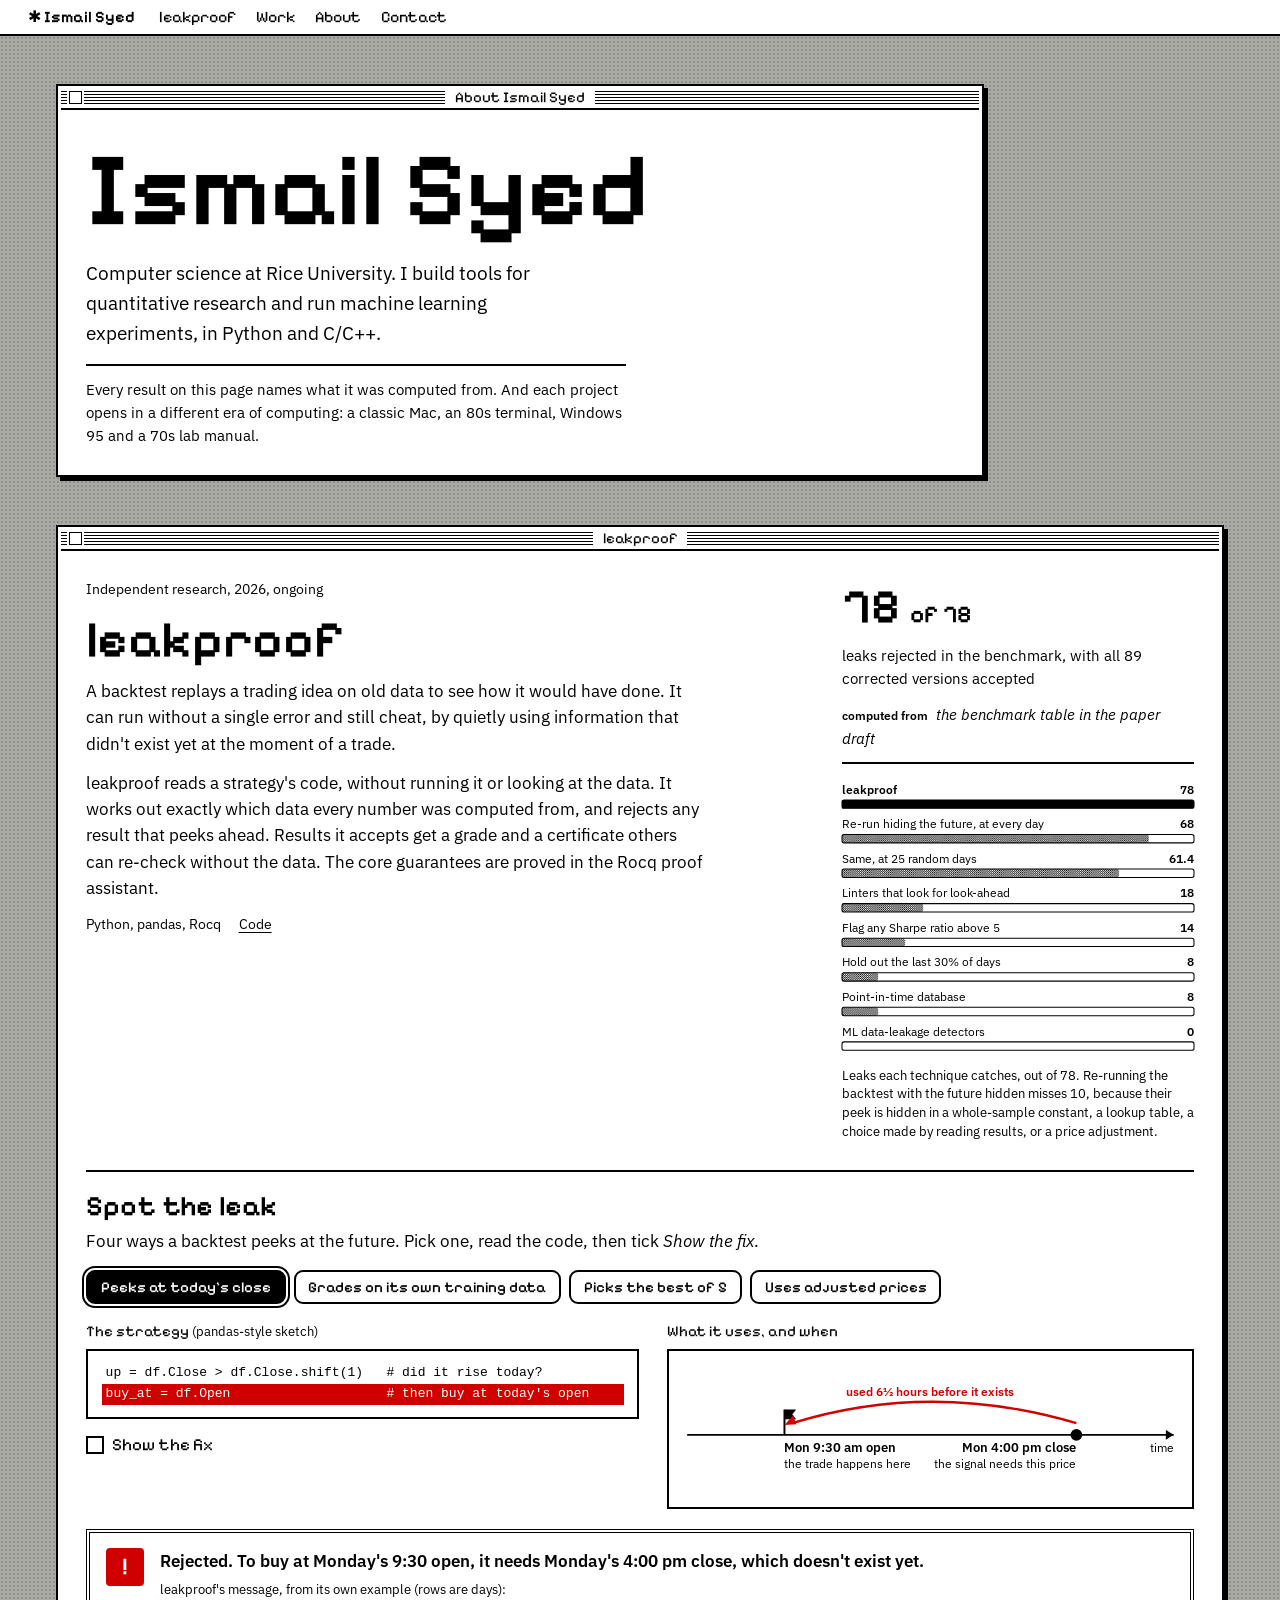
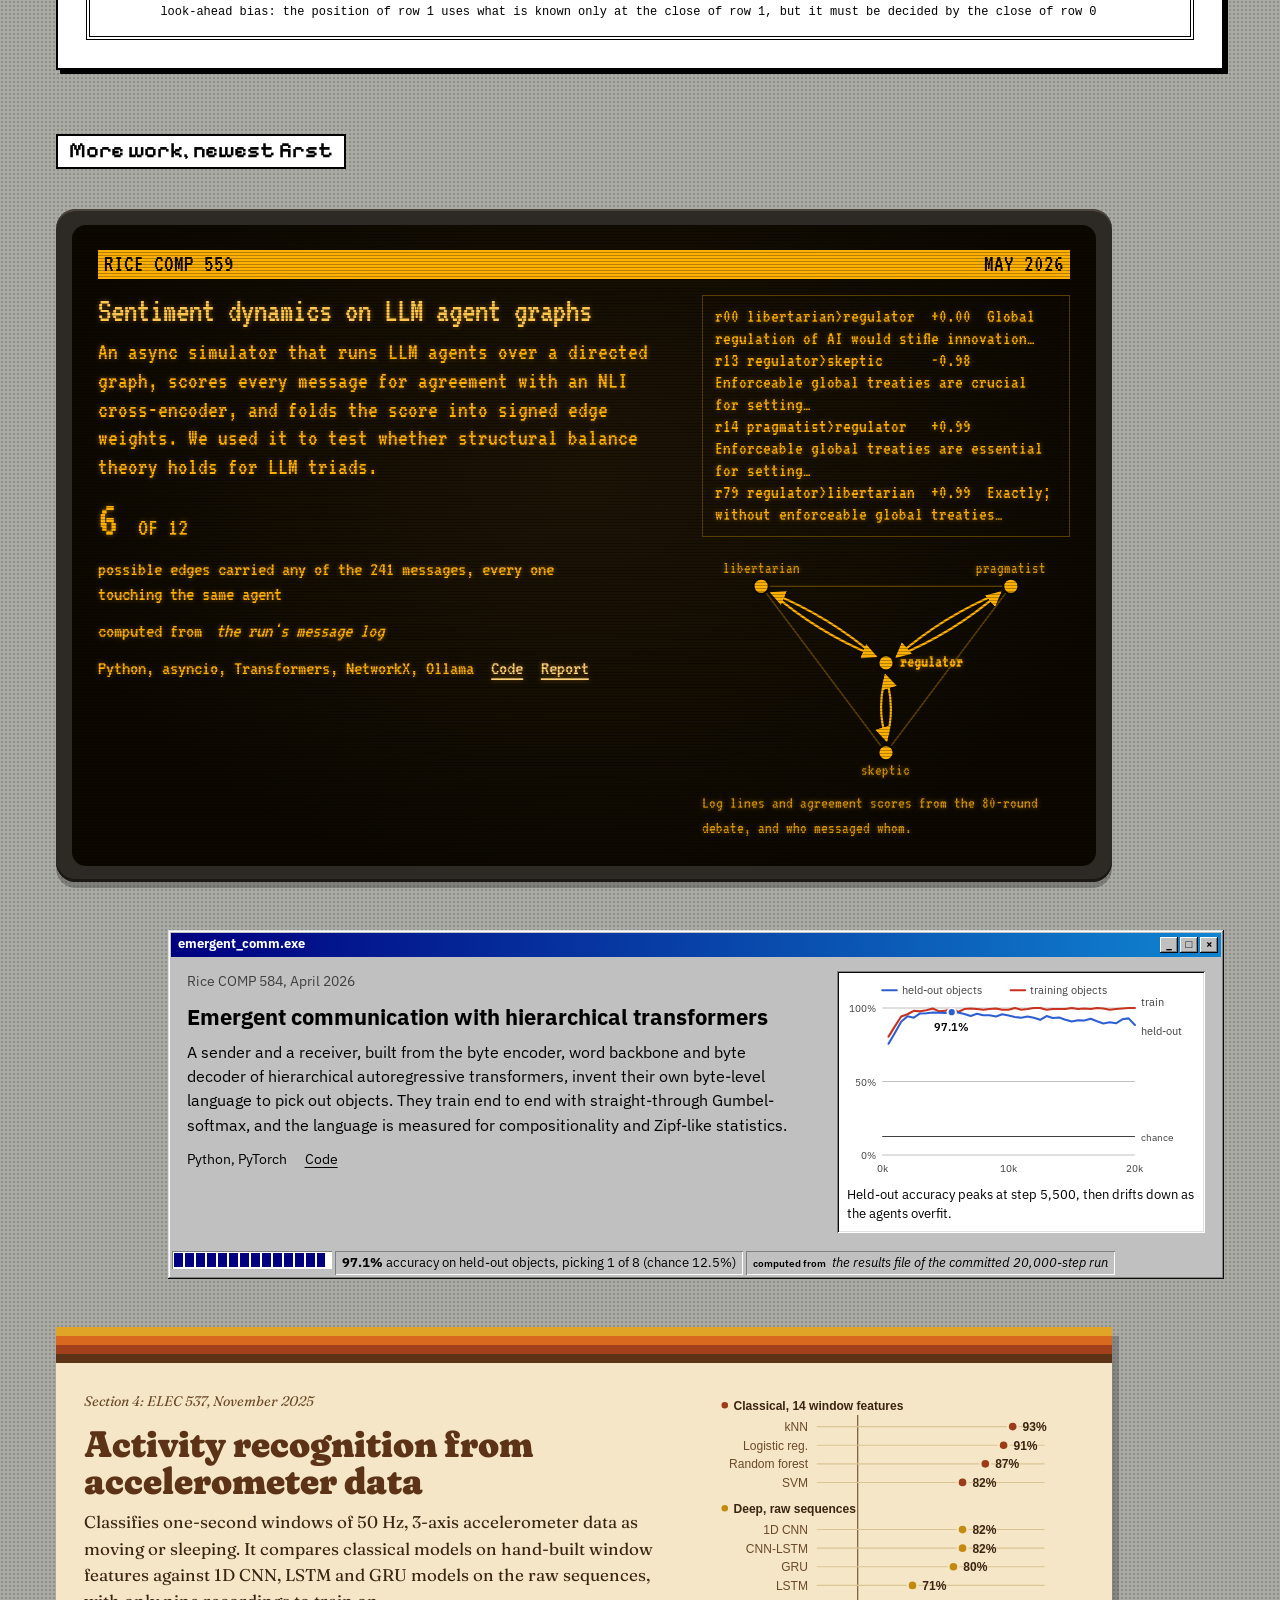
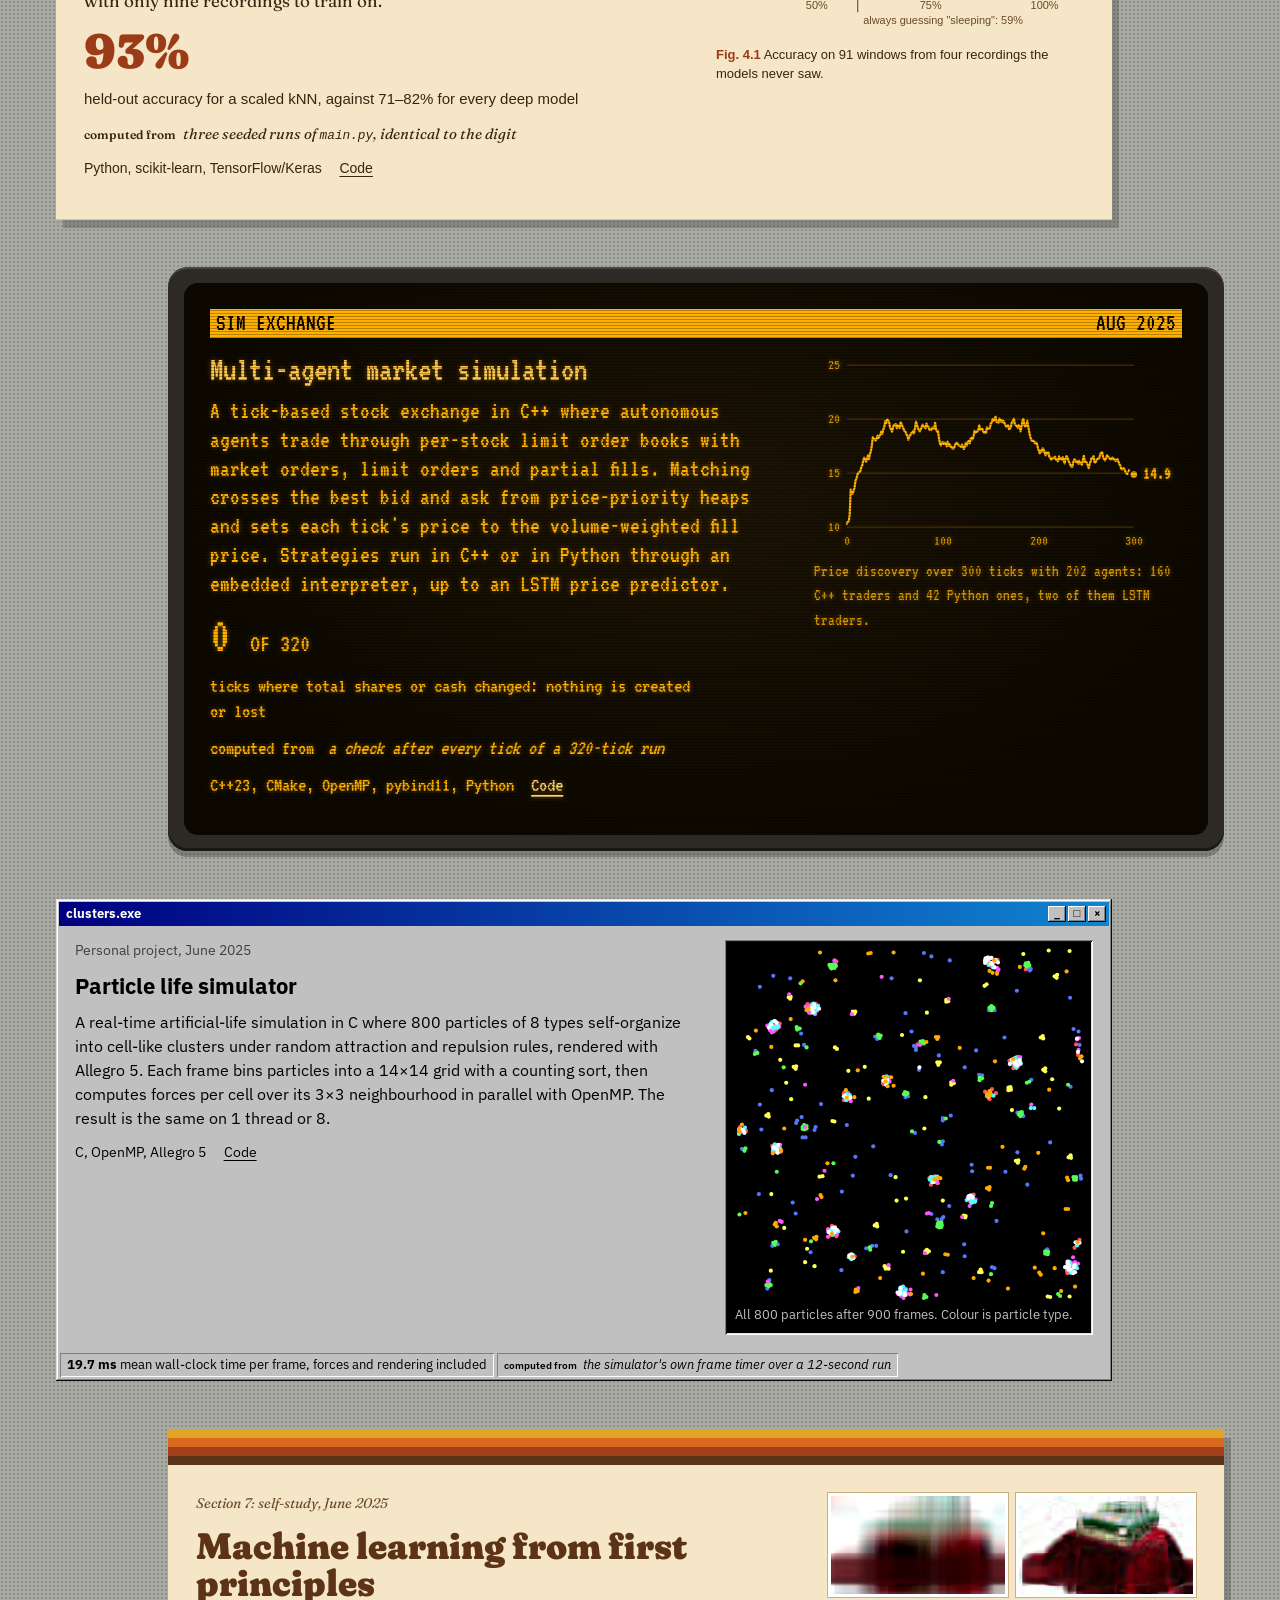
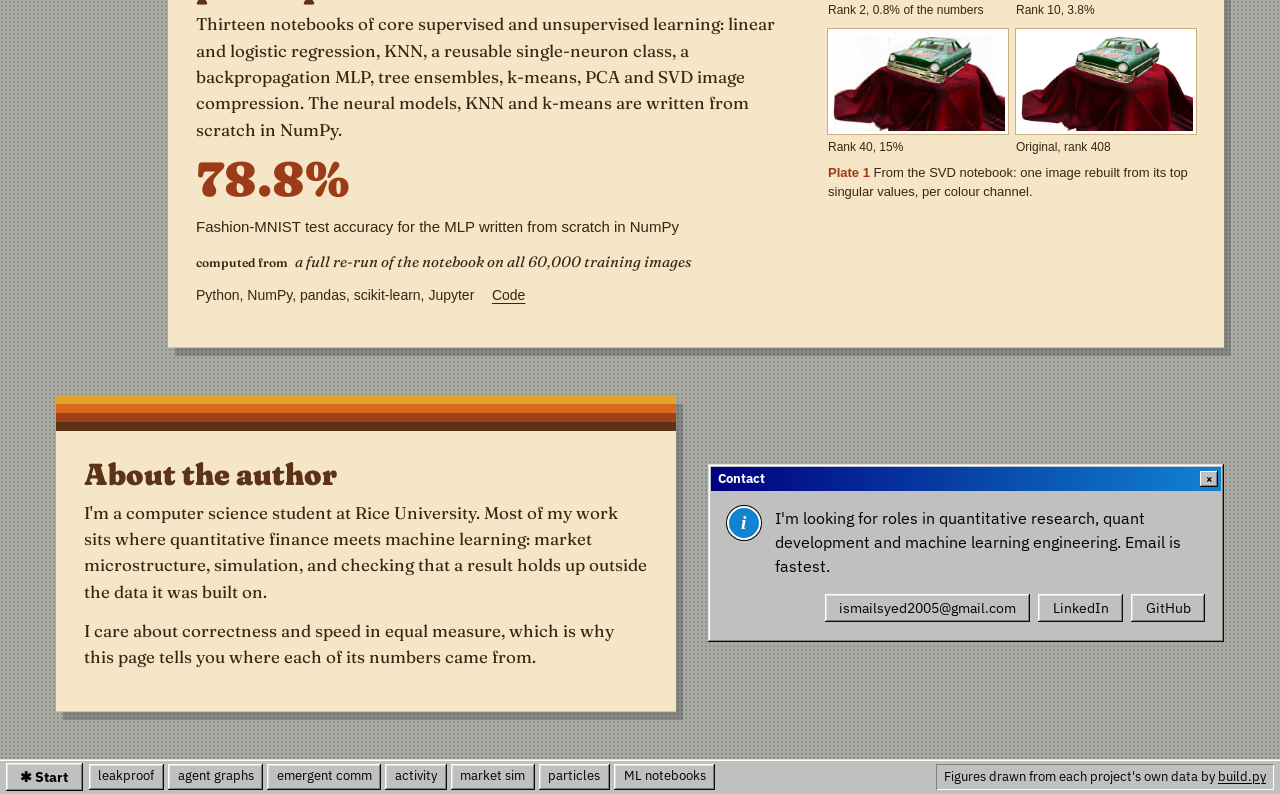
==== index.html @ cf3ca0dd "Retro redesign" ====
<!doctype html>
<html lang="en">
<head>
<meta charset="utf-8">
<meta name="viewport" content="width=device-width, initial-scale=1">
<title>Ismail Syed</title>
<meta name="description" content="Ismail Syed works on quantitative research tools and machine learning. Every result on this page names what it was computed from.">
<link rel="preconnect" href="https://fonts.googleapis.com">
<link rel="preconnect" href="https://fonts.gstatic.com" crossorigin>
<link href="https://fonts.googleapis.com/css2?family=Fraunces:opsz,wght,SOFT@9..144,400..900,0..100&family=IBM+Plex+Sans:wght@400;500;600&family=Pixelify+Sans:wght@400;600&family=VT323&display=swap" rel="stylesheet">
<link rel="stylesheet" href="style.css">
</head>
<body>
<svg class="defs" width="0" height="0" aria-hidden="true" focusable="false">
  <defs>
    <pattern id="dither50" width="2" height="2" patternUnits="userSpaceOnUse"><rect width="1" height="1" fill="#000"/><rect x="1" y="1" width="1" height="1" fill="#000"/></pattern>
    <pattern id="dither25" width="4" height="4" patternUnits="userSpaceOnUse"><rect width="1" height="1" fill="#000"/><rect x="2" y="2" width="1" height="1" fill="#000"/></pattern>
  </defs>
</svg>
<a class="skip" href="#leakproof">Skip to the work</a>

<header class="menubar">
  <a class="menubar-name" href="#top"><span aria-hidden="true">&#10033;</span> Ismail Syed</a>
  <nav aria-label="Sections">
    <a href="#leakproof">leakproof</a>
    <a href="#work">Work</a>
    <a href="#about">About</a>
    <a href="#contact">Contact</a>
  </nav>
</header>

<main id="top" class="desk">

  <!-- Classic Macintosh -->
  <section class="mac hero" aria-labelledby="hero-name">
    <div class="mac-bar" aria-hidden="true"><i class="mac-close"></i><span>About Ismail Syed</span></div>
    <div class="mac-body hero-body">
      <h1 id="hero-name">Ismail Syed</h1>
      <p class="role">Computer science at Rice University. I build tools for quantitative research and run machine learning experiments, in Python and C/C++.</p>
      <p class="pledge">Every result on this page names what it was computed from. And each project opens in a different era of computing: a classic Mac, an 80s terminal, Windows 95 and a 70s lab manual.</p>
    </div>
  </section>

  <section id="leakproof" class="mac lp" aria-labelledby="lp-h">
    <div class="mac-bar" aria-hidden="true"><i class="mac-close"></i><span>leakproof</span></div>
    <div class="mac-body">
      <div class="lp-top">
        <div>
          <p class="kicker">Independent research, 2026, ongoing</p>
          <h2 id="lp-h">leakproof</h2>
          <p>A backtest replays a trading idea on old data to see how it would have done. It can run without a single error and still cheat, by quietly using information that didn't exist yet at the moment of a trade.</p>
          <p>leakproof reads a strategy's code, without running it or looking at the data. It works out exactly which data every number was computed from, and rejects any result that peeks ahead. Results it accepts get a grade and a certificate others can re-check without the data. The core guarantees are proved in the Rocq proof assistant.</p>
          <p class="links"><span>Python, pandas, Rocq</span><a href="https://github.com/Shmael13/leakproof">Code</a></p>
        </div>
        <div class="lp-result">
          <p class="amount">78 <small>of 78</small></p>
          <p class="what">leaks rejected in the benchmark, with all 89 corrected versions accepted</p>
          <p class="from"><span>computed from</span> the benchmark table in the paper draft</p>
          <figure class="fig">
            <svg class="fig-svg " viewBox="0 0 336 266" role="img" aria-labelledby="fig-lp-t fig-lp-d"><title id="fig-lp-t">Leaks caught out of 78, by technique</title><desc id="fig-lp-d">leakproof: 78 of 78; Re-run hiding the future, at every day: 68 of 78; Same, at 25 random days: 61.4 of 78; Linters that look for look-ahead: 18 of 78; Flag any Sharpe ratio above 5: 14 of 78; Hold out the last 30% of days: 8 of 78; Point-in-time database: 8 of 78; ML data-leakage detectors: 0 of 78</desc><g><title>leakproof: caught 78 of 78 leaks</title><rect class="hit" x="0" y="2" width="336" height="33"/><text class="lbl strong" x="0" y="13">leakproof</text><text class="val" x="336" y="13" text-anchor="end">78</text><rect class="track" x="0" y="19" width="336" height="8" rx="2"/><path class="s1" d="M0.0,19.0H334.0Q336.0,19.0 336.0,21.0V25.0Q336.0,27.0 334.0,27.0H0.0Z"/></g><g><title>Re-run hiding the future, at every day: caught 68 of 78 leaks, missed 10</title><rect class="hit" x="0" y="35" width="336" height="33"/><text class="lbl" x="0" y="46">Re-run hiding the future, at every day</text><text class="val" x="336" y="46" text-anchor="end">68</text><rect class="track" x="0" y="52" width="336" height="8" rx="2"/><path class="bar-muted" d="M0.0,52.0H290.9Q292.9,52.0 292.9,54.0V58.0Q292.9,60.0 290.9,60.0H0.0Z"/></g><g><title>Same, at 25 random days: caught 61.4 of 78 leaks, missed 16.6</title><rect class="hit" x="0" y="68" width="336" height="33"/><text class="lbl" x="0" y="79">Same, at 25 random days</text><text class="val" x="336" y="79" text-anchor="end">61.4</text><rect class="track" x="0" y="85" width="336" height="8" rx="2"/><path class="bar-muted" d="M0.0,85.0H262.5Q264.5,85.0 264.5,87.0V91.0Q264.5,93.0 262.5,93.0H0.0Z"/></g><g><title>Linters that look for look-ahead: caught 18 of 78 leaks, missed 60</title><rect class="hit" x="0" y="101" width="336" height="33"/><text class="lbl" x="0" y="112">Linters that look for look-ahead</text><text class="val" x="336" y="112" text-anchor="end">18</text><rect class="track" x="0" y="118" width="336" height="8" rx="2"/><path class="bar-muted" d="M0.0,118.0H75.5Q77.5,118.0 77.5,120.0V124.0Q77.5,126.0 75.5,126.0H0.0Z"/></g><g><title>Flag any Sharpe ratio above 5: caught 14 of 78 leaks, missed 64</title><rect class="hit" x="0" y="134" width="336" height="33"/><text class="lbl" x="0" y="145">Flag any Sharpe ratio above 5</text><text class="val" x="336" y="145" text-anchor="end">14</text><rect class="track" x="0" y="151" width="336" height="8" rx="2"/><path class="bar-muted" d="M0.0,151.0H58.3Q60.3,151.0 60.3,153.0V157.0Q60.3,159.0 58.3,159.0H0.0Z"/></g><g><title>Hold out the last 30% of days: caught 8 of 78 leaks, missed 70</title><rect class="hit" x="0" y="167" width="336" height="33"/><text class="lbl" x="0" y="178">Hold out the last 30% of days</text><text class="val" x="336" y="178" text-anchor="end">8</text><rect class="track" x="0" y="184" width="336" height="8" rx="2"/><path class="bar-muted" d="M0.0,184.0H32.5Q34.5,184.0 34.5,186.0V190.0Q34.5,192.0 32.5,192.0H0.0Z"/></g><g><title>Point-in-time database: caught 8 of 78 leaks, missed 70</title><rect class="hit" x="0" y="200" width="336" height="33"/><text class="lbl" x="0" y="211">Point-in-time database</text><text class="val" x="336" y="211" text-anchor="end">8</text><rect class="track" x="0" y="217" width="336" height="8" rx="2"/><path class="bar-muted" d="M0.0,217.0H32.5Q34.5,217.0 34.5,219.0V223.0Q34.5,225.0 32.5,225.0H0.0Z"/></g><g><title>ML data-leakage detectors: caught 0 of 78 leaks, missed 78</title><rect class="hit" x="0" y="233" width="336" height="33"/><text class="lbl" x="0" y="244">ML data-leakage detectors</text><text class="val" x="336" y="244" text-anchor="end">0</text><rect class="track" x="0" y="250" width="336" height="8" rx="2"/><path class="bar-muted" d=""/></g></svg>
            <figcaption>Leaks each technique catches, out of 78. Re-running the backtest with the future hidden misses 10, because their peek is hidden in a whole-sample constant, a lookup table, a choice made by reading results, or a price adjustment.</figcaption>
          </figure>
        </div>
      </div>

      <div class="spot" aria-labelledby="spot-h">
        <h3 id="spot-h">Spot the leak</h3>
        <p class="spot-intro">Four ways a backtest peeks at the future. Pick one, read the code, then tick <em>Show the fix</em>.</p>
        <div class="spot-tabs" role="tablist" aria-label="Kind of leak">
          <button role="tab" aria-selected="true" data-case="when" id="t-when">Peeks at today's close</button>
          <button role="tab" aria-selected="false" data-case="which" id="t-which" tabindex="-1">Grades on its own training data</button>
          <button role="tab" aria-selected="false" data-case="howmany" id="t-howmany" tabindex="-1">Picks the best of 5</button>
          <button role="tab" aria-selected="false" data-case="whatkind" id="t-whatkind" tabindex="-1">Uses adjusted prices</button>
        </div>
        <div class="spot-panel" role="tabpanel" aria-labelledby="t-when" id="spot-panel">
          <div class="spot-code">
            <p class="spot-label">The strategy <span>(pandas-style sketch)</span></p>
            <pre id="spot-code"></pre>
            <label class="mac-check"><input type="checkbox" id="spot-fix"> <span>Show the fix</span></label>
          </div>
          <div class="spot-when">
            <p class="spot-label">What it uses, and when</p>
            <svg id="spot-svg" role="img" aria-labelledby="spot-verdict"></svg>
          </div>
        </div>
        <div class="alert" id="spot-alert" aria-live="polite">
          <span class="alert-icon" id="spot-icon" aria-hidden="true"></span>
          <div>
            <p class="alert-text" id="spot-verdict"></p>
            <p class="alert-tool" id="spot-tool"></p>
          </div>
        </div>
        <noscript><p>This walkthrough needs JavaScript. In short: leakproof flags a trade that uses today's closing price at today's open, a model graded on data it trained on, a winner picked by looking at results and then traded on those same days, and adjusted prices that depend on events after the trade.</p></noscript>
      </div>
    </div>
  </section>

  <h2 id="work" class="desk-label">More work, newest first</h2>

  <!-- 80s terminal -->
  <article class="term" id="comp559" aria-labelledby="c559-h">
    <div class="term-screen">
      <p class="term-status"><span>RICE COMP 559</span><span>MAY 2026</span></p>
      <div class="proj">
        <div class="proj-text">
          <h3 id="c559-h">Sentiment dynamics on LLM agent graphs</h3>
          <p>An async simulator that runs LLM agents over a directed graph, scores every message for agreement with an NLI cross-encoder, and folds the score into signed edge weights. We used it to test whether structural balance theory holds for LLM triads.</p>
          <p class="amount">6 <small>OF 12</small></p>
          <p class="what">possible edges carried any of the 241 messages, every one touching the same agent</p>
          <p class="from"><span>computed from</span> the run's message log</p>
          <p class="links"><span>Python, asyncio, Transformers, NetworkX, Ollama</span><a href="https://github.com/Shmael13/Comp559">Code</a><a href="https://github.com/Shmael13/Comp559/blob/main/Report%20-%20Final%20Up%20to%20Date/Final%20-%20COMP_559_Project.pdf">Report</a></p>
        </div>
        <figure class="fig">
          <pre class="term-log" aria-label="Excerpt from the debate log">r00 libertarian&gt;regulator  +0.00  Global regulation of AI would stifle innovation&hellip;
r13 regulator&gt;skeptic      -0.98  Enforceable global treaties are crucial for setting&hellip;
r14 pragmatist&gt;regulator   +0.99  Enforceable global treaties are essential for setting&hellip;
r79 regulator&gt;libertarian  +0.99  Exactly; without enforceable global treaties&hellip;</pre>
          <svg class="fig-svg " viewBox="0 0 336 214" role="img" aria-labelledby="fig-559-t fig-559-d"><title id="fig-559-t">Who talked to whom in the 80-round debate</title><desc id="fig-559-d">Four agents, fully connected. 241 messages used 6 of 12 directed edges, all touching the regulator: libertarian to regulator: 40; pragmatist to regulator: 41; regulator to libertarian: 40; regulator to pragmatist: 40; regulator to skeptic: 40; skeptic to regulator: 40</desc><defs><marker id="arr" viewBox="0 0 8 8" refX="6" refY="4" markerWidth="7" markerHeight="7" orient="auto-start-reverse"><path class="arrowhead" d="M0,0L8,4L0,8z"/></marker></defs><line class="edge-unused" x1="54" y1="34" x2="282" y2="34"><title>libertarian and pragmatist: no messages either way</title></line><line class="edge-unused" x1="54" y1="34" x2="168" y2="186"><title>libertarian and skeptic: no messages either way</title></line><line class="edge-unused" x1="282" y1="34" x2="168" y2="186"><title>pragmatist and skeptic: no messages either way</title></line><path class="edge" d="M158.6,98.2Q116.6,61.9 65.1,40.8" marker-end="url(#arr)"><title>regulator to libertarian: 40 messages, mean NLI score +0.68</title></path><path class="edge" d="M63.4,39.8Q105.4,76.1 156.9,97.2" marker-end="url(#arr)"><title>libertarian to regulator: 40 messages, mean NLI score +0.84</title></path><path class="edge" d="M177.4,98.2Q228.9,77.2 270.9,40.8" marker-end="url(#arr)"><title>regulator to pragmatist: 40 messages, mean NLI score +0.59</title></path><path class="edge" d="M272.6,39.8Q221.1,60.8 179.1,97.2" marker-end="url(#arr)"><title>pragmatist to regulator: 41 messages, mean NLI score +0.88</title></path><path class="edge" d="M168.0,115.0Q159.0,144.0 168.0,173.0" marker-end="url(#arr)"><title>regulator to skeptic: 40 messages, mean NLI score +0.52</title></path><path class="edge" d="M168.0,175.0Q177.0,146.0 168.0,117.0" marker-end="url(#arr)"><title>skeptic to regulator: 40 messages, mean NLI score +0.79</title></path><circle class="node node-hub" cx="168" cy="104" r="7"><title>regulator</title></circle><text class="lbl strong" x="181" y="108" text-anchor="start">regulator</text><circle class="node" cx="54" cy="34" r="7"><title>libertarian</title></circle><text class="lbl" x="54" y="22" text-anchor="middle">libertarian</text><circle class="node" cx="282" cy="34" r="7"><title>pragmatist</title></circle><text class="lbl" x="282" y="22" text-anchor="middle">pragmatist</text><circle class="node" cx="168" cy="186" r="7"><title>skeptic</title></circle><text class="lbl" x="168" y="206" text-anchor="middle">skeptic</text></svg>
          <figcaption>Log lines and agreement scores from the 80-round debate, and who messaged whom.</figcaption>
        </figure>
      </div>
    </div>
  </article>

  <!-- Windows 95 -->
  <article class="win" id="comp584" aria-labelledby="c584-h">
    <div class="win-bar"><span class="win-title" aria-hidden="true">emergent_comm.exe</span><span class="win-btns" aria-hidden="true"><i>_</i><i>&#9633;</i><i>&times;</i></span></div>
    <div class="win-body proj">
      <div class="proj-text">
        <p class="kicker">Rice COMP 584, April 2026</p>
        <h3 id="c584-h">Emergent communication with hierarchical transformers</h3>
        <p>A sender and a receiver, built from the byte encoder, word backbone and byte decoder of hierarchical autoregressive transformers, invent their own byte-level language to pick out objects. They train end to end with straight-through Gumbel-softmax, and the language is measured for compositionality and Zipf-like statistics.</p>
        <p class="links"><span>Python, PyTorch</span><a href="https://github.com/Shmael13/COMP584">Code</a></p>
      </div>
      <figure class="fig win-sunken">
        <svg class="fig-svg " viewBox="0 0 336 190" role="img" aria-labelledby="fig-584-t fig-584-d"><title id="fig-584-t">Referential game accuracy over training</title><desc id="fig-584-d">Held-out accuracy rises to 97.1% at step 5,500 and ends at 88.4% at step 20,000; training accuracy ends at 100.0%. Chance is 12.5%.</desc><line class="grid" x1="34" x2="278" y1="168.0" y2="168.0"/><text class="tick" x="28" y="172.0" text-anchor="end">0%</text><line class="grid" x1="34" x2="278" y1="97.0" y2="97.0"/><text class="tick" x="28" y="101.0" text-anchor="end">50%</text><line class="grid" x1="34" x2="278" y1="26.0" y2="26.0"/><text class="tick" x="28" y="30.0" text-anchor="end">100%</text><text class="tick" x="34.0" y="184" text-anchor="middle">0k</text><text class="tick" x="156.0" y="184" text-anchor="middle">10k</text><text class="tick" x="278.0" y="184" text-anchor="middle">20k</text><line class="ref" x1="34" x2="278" y1="150.2" y2="150.2"/><text class="tick" x="284" y="154.2">chance</text><path class="line s2-stroke" d="M40.1,53.7L46.2,43.8L52.3,34.3L58.4,32.1L64.5,28.8L70.6,29.3L76.7,28.2L82.8,26.6L88.9,29.3L95.0,28.8L101.1,26.0L107.2,29.9L113.3,27.1L119.4,26.6L125.5,27.1L131.6,27.7L137.7,27.1L143.8,26.6L149.9,27.7L156.0,27.7L162.1,26.0L168.2,27.7L174.3,27.1L180.4,26.0L186.5,26.0L192.6,27.7L198.7,27.1L204.8,27.1L210.9,27.1L217.0,26.0L223.1,27.1L229.2,26.6L235.3,27.1L241.4,26.0L247.5,26.6L253.6,27.7L259.7,27.1L265.8,26.6L271.9,26.0L278.0,26.0"/><path class="line s1-stroke" d="M40.1,60.6L46.2,50.2L52.3,39.4L58.4,34.0L64.5,35.4L70.6,31.3L76.7,31.1L82.8,30.5L88.9,30.6L95.0,30.8L101.1,30.1L107.2,30.5L113.3,31.8L119.4,33.7L125.5,31.7L131.6,33.1L137.7,33.0L143.8,34.3L149.9,32.2L156.0,33.4L162.1,34.8L168.2,35.4L174.3,34.2L180.4,35.5L186.5,37.5L192.6,33.9L198.7,35.7L204.8,35.2L210.9,37.5L217.0,39.2L223.1,38.0L229.2,38.1L235.3,36.4L241.4,38.8L247.5,41.0L253.6,39.8L259.7,40.8L265.8,37.0L271.9,36.1L278.0,42.4"/><circle class="dot s1" cx="101.1" cy="30.1" r="4"/><text class="val" x="101.1" y="48.1" text-anchor="middle">97.1%</text><text class="lbl" x="284" y="24.0">train</text><text class="lbl" x="284" y="52.4">held-out</text><g class="legend"><line class="s1-stroke line" x1="34" x2="48" y1="9" y2="9"/><text class="lbl" x="53" y="13">held-out objects</text><line class="s2-stroke line" x1="158" x2="172" y1="9" y2="9"/><text class="lbl" x="177" y="13">training objects</text></g><rect class="hit" x="37.1" y="26" width="6.1" height="142"><title>step 500: held-out 75.6%, train 80.5%</title></rect><rect class="hit" x="43.2" y="26" width="6.1" height="142"><title>step 1,000: held-out 82.9%, train 87.5%</title></rect><rect class="hit" x="49.2" y="26" width="6.1" height="142"><title>step 1,500: held-out 90.5%, train 94.1%</title></rect><rect class="hit" x="55.4" y="26" width="6.1" height="142"><title>step 2,000: held-out 94.4%, train 95.7%</title></rect><rect class="hit" x="61.5" y="26" width="6.1" height="142"><title>step 2,500: held-out 93.4%, train 98.0%</title></rect><rect class="hit" x="67.5" y="26" width="6.1" height="142"><title>step 3,000: held-out 96.2%, train 97.7%</title></rect><rect class="hit" x="73.7" y="26" width="6.1" height="142"><title>step 3,500: held-out 96.4%, train 98.4%</title></rect><rect class="hit" x="79.8" y="26" width="6.1" height="142"><title>step 4,000: held-out 96.8%, train 99.6%</title></rect><rect class="hit" x="85.9" y="26" width="6.1" height="142"><title>step 4,500: held-out 96.8%, train 97.7%</title></rect><rect class="hit" x="92.0" y="26" width="6.1" height="142"><title>step 5,000: held-out 96.6%, train 98.0%</title></rect><rect class="hit" x="98.0" y="26" width="6.1" height="142"><title>step 5,500: held-out 97.1%, train 100.0%</title></rect><rect class="hit" x="104.2" y="26" width="6.1" height="142"><title>step 6,000: held-out 96.8%, train 97.3%</title></rect><rect class="hit" x="110.2" y="26" width="6.1" height="142"><title>step 6,500: held-out 95.9%, train 99.2%</title></rect><rect class="hit" x="116.4" y="26" width="6.1" height="142"><title>step 7,000: held-out 94.6%, train 99.6%</title></rect><rect class="hit" x="122.5" y="26" width="6.1" height="142"><title>step 7,500: held-out 96.0%, train 99.2%</title></rect><rect class="hit" x="128.5" y="26" width="6.1" height="142"><title>step 8,000: held-out 95.0%, train 98.8%</title></rect><rect class="hit" x="134.6" y="26" width="6.1" height="142"><title>step 8,500: held-out 95.1%, train 99.2%</title></rect><rect class="hit" x="140.8" y="26" width="6.1" height="142"><title>step 9,000: held-out 94.1%, train 99.6%</title></rect><rect class="hit" x="146.8" y="26" width="6.1" height="142"><title>step 9,500: held-out 95.7%, train 98.8%</title></rect><rect class="hit" x="152.9" y="26" width="6.1" height="142"><title>step 10,000: held-out 94.8%, train 98.8%</title></rect><rect class="hit" x="159.0" y="26" width="6.1" height="142"><title>step 10,500: held-out 93.8%, train 100.0%</title></rect><rect class="hit" x="165.1" y="26" width="6.1" height="142"><title>step 11,000: held-out 93.4%, train 98.8%</title></rect><rect class="hit" x="171.2" y="26" width="6.1" height="142"><title>step 11,500: held-out 94.3%, train 99.2%</title></rect><rect class="hit" x="177.3" y="26" width="6.1" height="142"><title>step 12,000: held-out 93.3%, train 100.0%</title></rect><rect class="hit" x="183.4" y="26" width="6.1" height="142"><title>step 12,500: held-out 91.9%, train 100.0%</title></rect><rect class="hit" x="189.5" y="26" width="6.1" height="142"><title>step 13,000: held-out 94.4%, train 98.8%</title></rect><rect class="hit" x="195.6" y="26" width="6.1" height="142"><title>step 13,500: held-out 93.1%, train 99.2%</title></rect><rect class="hit" x="201.8" y="26" width="6.1" height="142"><title>step 14,000: held-out 93.5%, train 99.2%</title></rect><rect class="hit" x="207.8" y="26" width="6.1" height="142"><title>step 14,500: held-out 91.9%, train 99.2%</title></rect><rect class="hit" x="213.9" y="26" width="6.1" height="142"><title>step 15,000: held-out 90.7%, train 100.0%</title></rect><rect class="hit" x="220.0" y="26" width="6.1" height="142"><title>step 15,500: held-out 91.5%, train 99.2%</title></rect><rect class="hit" x="226.1" y="26" width="6.1" height="142"><title>step 16,000: held-out 91.4%, train 99.6%</title></rect><rect class="hit" x="232.2" y="26" width="6.1" height="142"><title>step 16,500: held-out 92.7%, train 99.2%</title></rect><rect class="hit" x="238.3" y="26" width="6.1" height="142"><title>step 17,000: held-out 91.0%, train 100.0%</title></rect><rect class="hit" x="244.4" y="26" width="6.1" height="142"><title>step 17,500: held-out 89.5%, train 99.6%</title></rect><rect class="hit" x="250.5" y="26" width="6.1" height="142"><title>step 18,000: held-out 90.3%, train 98.8%</title></rect><rect class="hit" x="256.6" y="26" width="6.1" height="142"><title>step 18,500: held-out 89.6%, train 99.2%</title></rect><rect class="hit" x="262.8" y="26" width="6.1" height="142"><title>step 19,000: held-out 92.3%, train 99.6%</title></rect><rect class="hit" x="268.8" y="26" width="6.1" height="142"><title>step 19,500: held-out 92.9%, train 100.0%</title></rect><rect class="hit" x="274.9" y="26" width="6.1" height="142"><title>step 20,000: held-out 88.4%, train 100.0%</title></rect></svg>
        <figcaption>Held-out accuracy peaks at step 5,500, then drifts down as the agents overfit.</figcaption>
      </figure>
    </div>
    <div class="win-status">
      <span class="win-progress" role="img" aria-label="97.1 percent"><i style="width:97.1%"></i></span>
      <span><b>97.1%</b> accuracy on held-out objects, picking 1 of 8 (chance 12.5%)</span>
      <span class="from"><span>computed from</span> the results file of the committed 20,000-step run</span>
    </div>
  </article>

  <!-- 70s lab manual -->
  <article class="manual" id="elec537" aria-labelledby="e537-h">
    <div class="manual-stripes" aria-hidden="true"><i></i><i></i><i></i><i></i></div>
    <div class="manual-body proj">
      <div class="proj-text">
        <p class="kicker">Section 4: ELEC 537, November 2025</p>
        <h3 id="e537-h">Activity recognition from accelerometer data</h3>
        <p>Classifies one-second windows of 50 Hz, 3-axis accelerometer data as moving or sleeping. It compares classical models on hand-built window features against 1D CNN, LSTM and GRU models on the raw sequences, with only nine recordings to train on.</p>
        <p class="amount">93%</p>
        <p class="what">held-out accuracy for a scaled kNN, against 71&ndash;82% for every deep model</p>
        <p class="from"><span>computed from</span> three seeded runs of <code>main.py</code>, identical to the digit</p>
        <p class="links"><span>Python, scikit-learn, TensorFlow/Keras</span><a href="https://github.com/Shmael13/Elec537Project">Code</a></p>
      </div>
      <figure class="fig">
        <svg class="fig-svg " viewBox="0 0 336 226" role="img" aria-labelledby="fig-537-t fig-537-d"><title id="fig-537-t">Accuracy on 91 held-out windows</title><desc id="fig-537-d">kNN: 93%; Logistic reg.: 91%; Random forest: 87%; SVM: 82%; 1D CNN: 82%; CNN-LSTM: 82%; GRU: 80%; LSTM: 71%; always predicting sleeping: 59%.</desc><line class="ref" x1="129.4" x2="129.4" y1="22.0" y2="202.0"/><circle class="dot s1" cx="8" cy="13" r="4"/><text class="lbl strong" x="16" y="17">Classical, 14 window features</text><g><title>kNN: 93% accuracy</title><rect class="hit" x="0" y="24" width="336" height="17"/><line class="grid" x1="92" x2="300" y1="32.5" y2="32.5"/><text class="lbl" x="84" y="36.5" text-anchor="end">kNN</text><circle class="dot s1" cx="270.9" cy="32.5" r="4.5"/><text class="val" x="279.9" y="36.5">93%</text></g><g><title>Logistic reg.: 91% accuracy</title><rect class="hit" x="0" y="41" width="336" height="17"/><line class="grid" x1="92" x2="300" y1="49.5" y2="49.5"/><text class="lbl" x="84" y="53.5" text-anchor="end">Logistic reg.</text><circle class="dot s1" cx="262.6" cy="49.5" r="4.5"/><text class="val" x="271.6" y="53.5">91%</text></g><g><title>Random forest: 87% accuracy</title><rect class="hit" x="0" y="58" width="336" height="17"/><line class="grid" x1="92" x2="300" y1="66.5" y2="66.5"/><text class="lbl" x="84" y="70.5" text-anchor="end">Random forest</text><circle class="dot s1" cx="245.9" cy="66.5" r="4.5"/><text class="val" x="254.9" y="70.5">87%</text></g><g><title>SVM: 82% accuracy</title><rect class="hit" x="0" y="75" width="336" height="17"/><line class="grid" x1="92" x2="300" y1="83.5" y2="83.5"/><text class="lbl" x="84" y="87.5" text-anchor="end">SVM</text><circle class="dot s1" cx="225.1" cy="83.5" r="4.5"/><text class="val" x="234.1" y="87.5">82%</text></g><circle class="dot s2" cx="8" cy="107" r="4"/><text class="lbl strong" x="16" y="111">Deep, raw sequences</text><g><title>1D CNN: 82% accuracy</title><rect class="hit" x="0" y="118" width="336" height="17"/><line class="grid" x1="92" x2="300" y1="126.5" y2="126.5"/><text class="lbl" x="84" y="130.5" text-anchor="end">1D CNN</text><circle class="dot s2" cx="225.1" cy="126.5" r="4.5"/><text class="val" x="234.1" y="130.5">82%</text></g><g><title>CNN-LSTM: 82% accuracy</title><rect class="hit" x="0" y="135" width="336" height="17"/><line class="grid" x1="92" x2="300" y1="143.5" y2="143.5"/><text class="lbl" x="84" y="147.5" text-anchor="end">CNN-LSTM</text><circle class="dot s2" cx="225.1" cy="143.5" r="4.5"/><text class="val" x="234.1" y="147.5">82%</text></g><g><title>GRU: 80% accuracy</title><rect class="hit" x="0" y="152" width="336" height="17"/><line class="grid" x1="92" x2="300" y1="160.5" y2="160.5"/><text class="lbl" x="84" y="164.5" text-anchor="end">GRU</text><circle class="dot s2" cx="216.8" cy="160.5" r="4.5"/><text class="val" x="225.8" y="164.5">80%</text></g><g><title>LSTM: 71% accuracy</title><rect class="hit" x="0" y="169" width="336" height="17"/><line class="grid" x1="92" x2="300" y1="177.5" y2="177.5"/><text class="lbl" x="84" y="181.5" text-anchor="end">LSTM</text><circle class="dot s2" cx="179.4" cy="177.5" r="4.5"/><text class="val" x="188.4" y="181.5">71%</text></g><text class="tick" x="134.4" y="213.0">always guessing "sleeping": 59%</text><text class="tick" x="92.0" y="199.0" text-anchor="middle">50%</text><text class="tick" x="196.0" y="199.0" text-anchor="middle">75%</text><text class="tick" x="300.0" y="199.0" text-anchor="middle">100%</text></svg>
        <figcaption><b>Fig. 4.1</b> Accuracy on 91 windows from four recordings the models never saw.</figcaption>
      </figure>
    </div>
  </article>

  <!-- 80s terminal -->
  <article class="term" id="market" aria-labelledby="mk-h">
    <div class="term-screen">
      <p class="term-status"><span>SIM EXCHANGE</span><span>AUG 2025</span></p>
      <div class="proj">
        <div class="proj-text">
          <h3 id="mk-h">Multi-agent market simulation</h3>
          <p>A tick-based stock exchange in C++ where autonomous agents trade through per-stock limit order books with market orders, limit orders and partial fills. Matching crosses the best bid and ask from price-priority heaps and sets each tick's price to the volume-weighted fill price. Strategies run in C++ or in Python through an embedded interpreter, up to an LSTM price predictor.</p>
          <p class="amount">0 <small>OF 320</small></p>
          <p class="what">ticks where total shares or cash changed: nothing is created or lost</p>
          <p class="from"><span>computed from</span> a check after every tick of a 320-tick run</p>
          <p class="links"><span>C++23, CMake, OpenMP, pybind11, Python</span><a href="https://github.com/Shmael13/MyProjects/tree/main/Economic_Models/Multi_Agent_Market_Simulation">Code</a></p>
        </div>
        <figure class="fig">
          <svg class="fig-svg " viewBox="0 0 336 180" role="img" aria-labelledby="fig-mk-t fig-mk-d"><title id="fig-mk-t">Stock price by tick</title><desc id="fig-mk-d">Price starts at 10.3, peaks at 20.2 and ends at 14.9 after 300 ticks.</desc><line class="grid" x1="30" x2="292" y1="158.0" y2="158.0"/><text class="tick" x="24" y="162.0" text-anchor="end">10</text><line class="grid" x1="30" x2="292" y1="108.7" y2="108.7"/><text class="tick" x="24" y="112.7" text-anchor="end">15</text><line class="grid" x1="30" x2="292" y1="59.3" y2="59.3"/><text class="tick" x="24" y="63.3" text-anchor="end">20</text><line class="grid" x1="30" x2="292" y1="10.0" y2="10.0"/><text class="tick" x="24" y="14.0" text-anchor="end">25</text><text class="tick" x="30.0" y="174" text-anchor="middle">0</text><text class="tick" x="117.6" y="174" text-anchor="middle">100</text><text class="tick" x="205.3" y="174" text-anchor="middle">200</text><text class="tick" x="292.0" y="174" text-anchor="middle">300</text><path class="line s1-stroke" d="M30.0,155.1L30.9,153.2L31.8,152.4L32.6,146.5L33.5,123.7L34.4,126.6L35.3,127.6L36.1,125.1L37.0,122.1L37.9,115.4L38.8,113.6L39.6,110.3L40.5,108.2L41.4,108.2L42.3,107.0L43.1,103.7L44.0,101.8L44.9,97.8L45.8,94.7L46.6,95.7L47.5,98.3L48.4,96.2L49.3,92.4L50.2,95.9L51.0,91.7L51.9,88.9L52.8,83.8L53.7,75.9L54.5,77.6L55.4,77.7L56.3,78.9L57.2,77.3L58.0,74.6L58.9,76.6L59.8,74.8L60.7,73.5L61.5,70.6L62.4,72.9L63.3,68.8L64.2,66.4L65.1,61.3L65.9,63.2L66.8,59.8L67.7,60.9L68.6,62.3L69.4,67.2L70.3,68.4L71.2,70.9L72.1,67.5L72.9,64.6L73.8,64.6L74.7,64.0L75.6,67.8L76.4,65.1L77.3,66.8L78.2,67.4L79.1,62.4L79.9,63.8L80.8,66.1L81.7,68.2L82.6,70.3L83.5,70.9L84.3,73.1L85.2,74.5L86.1,78.3L87.0,75.4L87.8,74.5L88.7,72.3L89.6,72.2L90.5,70.3L91.3,72.4L92.2,67.9L93.1,61.7L94.0,64.6L94.8,67.3L95.7,69.5L96.6,70.6L97.5,68.9L98.3,66.9L99.2,64.6L100.1,66.3L101.0,66.8L101.9,67.8L102.7,63.5L103.6,66.1L104.5,66.6L105.4,69.4L106.2,69.0L107.1,69.4L108.0,67.3L108.9,67.7L109.7,67.9L110.6,62.9L111.5,69.1L112.4,70.8L113.2,70.2L114.1,76.7L115.0,81.8L115.9,83.5L116.7,81.0L117.6,80.5L118.5,82.2L119.4,80.9L120.3,81.4L121.1,84.3L122.0,80.1L122.9,83.7L123.8,82.4L124.6,84.5L125.5,84.6L126.4,86.3L127.3,86.4L128.1,85.2L129.0,82.6L129.9,81.2L130.8,81.1L131.6,83.2L132.5,83.6L133.4,84.1L134.3,84.8L135.2,82.7L136.0,84.8L136.9,86.7L137.8,84.1L138.7,81.1L139.5,83.6L140.4,80.2L141.3,79.4L142.2,81.5L143.0,77.4L143.9,76.4L144.8,77.8L145.7,75.2L146.5,70.2L147.4,72.0L148.3,70.7L149.2,70.8L150.0,69.3L150.9,65.2L151.8,69.1L152.7,68.9L153.6,68.4L154.4,70.4L155.3,71.9L156.2,71.0L157.1,71.9L157.9,66.9L158.8,68.2L159.7,67.9L160.6,67.8L161.4,63.5L162.3,62.5L163.2,59.3L164.1,61.1L164.9,59.0L165.8,57.2L166.7,62.1L167.6,62.0L168.4,62.7L169.3,58.9L170.2,61.5L171.1,60.3L172.0,62.3L172.8,61.0L173.7,62.9L174.6,64.5L175.5,66.4L176.3,65.8L177.2,65.0L178.1,68.6L179.0,68.1L179.8,66.5L180.7,62.0L181.6,61.5L182.5,59.1L183.3,63.7L184.2,65.1L185.1,65.7L186.0,67.3L186.8,64.8L187.7,66.5L188.6,70.6L189.5,66.2L190.4,60.6L191.2,59.3L192.1,65.2L193.0,66.3L193.9,65.0L194.7,61.1L195.6,66.5L196.5,71.0L197.4,75.4L198.2,78.1L199.1,79.4L200.0,79.1L200.9,79.9L201.7,81.5L202.6,80.8L203.5,81.8L204.4,85.6L205.3,88.5L206.1,90.7L207.0,88.3L207.9,89.2L208.8,86.2L209.6,87.4L210.5,89.9L211.4,92.5L212.3,89.8L213.1,91.0L214.0,89.8L214.9,94.0L215.8,94.8L216.6,96.5L217.5,94.8L218.4,95.1L219.3,94.7L220.1,93.8L221.0,96.8L221.9,96.9L222.8,97.9L223.7,93.5L224.5,95.7L225.4,95.0L226.3,96.4L227.2,94.2L228.0,97.2L228.9,99.9L229.8,94.8L230.7,93.3L231.5,94.8L232.4,97.6L233.3,99.3L234.2,101.5L235.0,102.9L235.9,102.9L236.8,98.4L237.7,96.2L238.5,97.1L239.4,98.6L240.3,97.8L241.2,100.1L242.1,97.4L242.9,100.0L243.8,99.5L244.7,101.0L245.6,96.4L246.4,93.0L247.3,98.4L248.2,98.2L249.1,99.4L249.9,101.4L250.8,104.2L251.7,100.3L252.6,98.1L253.4,95.1L254.3,95.2L255.2,93.3L256.1,98.6L256.9,99.1L257.8,97.3L258.7,96.1L259.6,95.1L260.5,95.2L261.3,91.7L262.2,90.0L263.1,89.8L264.0,94.4L264.8,95.7L265.7,97.1L266.6,95.4L267.5,92.4L268.3,93.5L269.2,94.5L270.1,95.5L271.0,96.2L271.8,94.9L272.7,94.6L273.6,96.3L274.5,96.1L275.4,97.6L276.2,96.9L277.1,96.1L278.0,98.4L278.9,100.7L279.7,101.9L280.6,105.2L281.5,105.3L282.4,104.2L283.2,104.8L284.1,106.8L285.0,108.6L285.9,109.6L286.7,109.5L287.6,105.9L288.5,107.9L289.4,108.3L290.2,108.9L291.1,108.9L292.0,110.1"/><circle class="dot s1" cx="292.0" cy="110.1" r="4"/><text class="val" x="300.0" y="114.1">14.9</text><rect class="hit" x="25.6" y="10" width="8.8" height="148"><title>tick 0: price 10.29</title></rect><rect class="hit" x="34.4" y="10" width="8.8" height="148"><title>tick 10: price 14.50</title></rect><rect class="hit" x="43.1" y="10" width="8.8" height="148"><title>tick 20: price 16.05</title></rect><rect class="hit" x="51.9" y="10" width="8.8" height="148"><title>tick 30: price 18.02</title></rect><rect class="hit" x="60.7" y="10" width="8.8" height="148"><title>tick 40: price 19.80</title></rect><rect class="hit" x="69.4" y="10" width="8.8" height="148"><title>tick 50: price 19.47</title></rect><rect class="hit" x="78.2" y="10" width="8.8" height="148"><title>tick 60: price 18.89</title></rect><rect class="hit" x="87.0" y="10" width="8.8" height="148"><title>tick 70: price 18.67</title></rect><rect class="hit" x="95.7" y="10" width="8.8" height="148"><title>tick 80: price 19.29</title></rect><rect class="hit" x="104.5" y="10" width="8.8" height="148"><title>tick 90: price 19.15</title></rect><rect class="hit" x="113.2" y="10" width="8.8" height="148"><title>tick 100: price 17.86</title></rect><rect class="hit" x="122.0" y="10" width="8.8" height="148"><title>tick 110: price 17.26</title></rect><rect class="hit" x="130.8" y="10" width="8.8" height="148"><title>tick 120: price 17.63</title></rect><rect class="hit" x="139.5" y="10" width="8.8" height="148"><title>tick 130: price 18.27</title></rect><rect class="hit" x="148.3" y="10" width="8.8" height="148"><title>tick 140: price 19.03</title></rect><rect class="hit" x="157.1" y="10" width="8.8" height="148"><title>tick 150: price 19.58</title></rect><rect class="hit" x="165.8" y="10" width="8.8" height="148"><title>tick 160: price 19.78</title></rect><rect class="hit" x="174.6" y="10" width="8.8" height="148"><title>tick 170: price 19.11</title></rect><rect class="hit" x="183.3" y="10" width="8.8" height="148"><title>tick 180: price 19.27</title></rect><rect class="hit" x="192.1" y="10" width="8.8" height="148"><title>tick 190: price 18.82</title></rect><rect class="hit" x="200.9" y="10" width="8.8" height="148"><title>tick 200: price 17.04</title></rect><rect class="hit" x="209.6" y="10" width="8.8" height="148"><title>tick 210: price 16.92</title></rect><rect class="hit" x="218.4" y="10" width="8.8" height="148"><title>tick 220: price 16.09</title></rect><rect class="hit" x="227.2" y="10" width="8.8" height="148"><title>tick 230: price 16.41</title></rect><rect class="hit" x="235.9" y="10" width="8.8" height="148"><title>tick 240: price 16.10</title></rect><rect class="hit" x="244.7" y="10" width="8.8" height="148"><title>tick 250: price 15.94</title></rect><rect class="hit" x="253.4" y="10" width="8.8" height="148"><title>tick 260: price 16.15</title></rect><rect class="hit" x="262.2" y="10" width="8.8" height="148"><title>tick 270: price 16.34</title></rect><rect class="hit" x="271.0" y="10" width="8.8" height="148"><title>tick 280: price 16.13</title></rect><rect class="hit" x="279.7" y="10" width="8.8" height="148"><title>tick 290: price 15.19</title></rect></svg>
          <figcaption>Price discovery over 300 ticks with 202 agents: 160 C++ traders and 42 Python ones, two of them LSTM traders.</figcaption>
        </figure>
      </div>
    </div>
  </article>

  <!-- Windows 95 -->
  <article class="win" id="particles" aria-labelledby="pl-h">
    <div class="win-bar"><span class="win-title" aria-hidden="true">clusters.exe</span><span class="win-btns" aria-hidden="true"><i>_</i><i>&#9633;</i><i>&times;</i></span></div>
    <div class="win-body proj">
      <div class="proj-text">
        <p class="kicker">Personal project, June 2025</p>
        <h3 id="pl-h">Particle life simulator</h3>
        <p>A real-time artificial-life simulation in C where 800 particles of 8 types self-organize into cell-like clusters under random attraction and repulsion rules, rendered with Allegro 5. Each frame bins particles into a 14&times;14 grid with a counting sort, then computes forces per cell over its 3&times;3 neighbourhood in parallel with OpenMP. The result is the same on 1 thread or 8.</p>
        <p class="links"><span>C, OpenMP, Allegro 5</span><a href="https://github.com/Shmael13/MyProjects/tree/main/Particle_Simulator/Clusters">Code</a></p>
      </div>
      <figure class="fig win-sunken win-screen">
        <svg class="fig-svg fig-square" viewBox="0 0 700 700" role="img" aria-labelledby="fig-pl-t fig-pl-d"><title id="fig-pl-t">Particle positions after 900 frames</title><desc id="fig-pl-d">800 particles of 8 types after 900 frames; most have gathered into small mixed-type clusters.</desc><rect class="world" x="0" y="0" width="700" height="700" rx="10"/><circle class="p0" cx="48" cy="491" r="4.2"/><circle class="p0" cx="542" cy="176" r="4.2"/><circle class="p0" cx="242" cy="416" r="4.2"/><circle class="p0" cx="284" cy="595" r="4.2"/><circle class="p0" cx="517" cy="638" r="4.2"/><circle class="p0" cx="522" cy="121" r="4.2"/><circle class="p0" cx="416" cy="541" r="4.2"/><circle class="p0" cx="162" cy="356" r="4.2"/><circle class="p0" cx="215" cy="486" r="4.2"/><circle class="p0" cx="343" cy="127" r="4.2"/><circle class="p0" cx="596" cy="261" r="4.2"/><circle class="p0" cx="418" cy="385" r="4.2"/><circle class="p0" cx="14" cy="400" r="4.2"/><circle class="p0" cx="198" cy="30" r="4.2"/><circle class="p0" cx="264" cy="600" r="4.2"/><circle class="p0" cx="173" cy="310" r="4.2"/><circle class="p0" cx="588" cy="472" r="4.2"/><circle class="p0" cx="345" cy="566" r="4.2"/><circle class="p0" cx="567" cy="82" r="4.2"/><circle class="p0" cx="313" cy="453" r="4.2"/><circle class="p0" cx="123" cy="348" r="4.2"/><circle class="p0" cx="116" cy="508" r="4.2"/><circle class="p0" cx="485" cy="202" r="4.2"/><circle class="p0" cx="416" cy="391" r="4.2"/><circle class="p0" cx="497" cy="252" r="4.2"/><circle class="p0" cx="418" cy="338" r="4.2"/><circle class="p0" cx="276" cy="595" r="4.2"/><circle class="p0" cx="362" cy="368" r="4.2"/><circle class="p0" cx="522" cy="640" r="4.2"/><circle class="p0" cx="526" cy="545" r="4.2"/><circle class="p0" cx="696" cy="460" r="4.2"/><circle class="p0" cx="237" cy="454" r="4.2"/><circle class="p0" cx="370" cy="241" r="4.2"/><circle class="p0" cx="343" cy="296" r="4.2"/><circle class="p0" cx="225" cy="352" r="4.2"/><circle class="p0" cx="410" cy="212" r="4.2"/><circle class="p0" cx="634" cy="387" r="4.2"/><circle class="p0" cx="133" cy="168" r="4.2"/><circle class="p0" cx="691" cy="164" r="4.2"/><circle class="p0" cx="355" cy="164" r="4.2"/><circle class="p0" cx="122" cy="530" r="4.2"/><circle class="p0" cx="462" cy="616" r="4.2"/><circle class="p0" cx="286" cy="179" r="4.2"/><circle class="p0" cx="674" cy="96" r="4.2"/><circle class="p0" cx="69" cy="664" r="4.2"/><circle class="p0" cx="590" cy="36" r="4.2"/><circle class="p0" cx="476" cy="432" r="4.2"/><circle class="p0" cx="315" cy="57" r="4.2"/><circle class="p0" cx="431" cy="515" r="4.2"/><circle class="p0" cx="41" cy="203" r="4.2"/><circle class="p0" cx="580" cy="334" r="4.2"/><circle class="p0" cx="214" cy="644" r="4.2"/><circle class="p0" cx="50" cy="74" r="4.2"/><circle class="p0" cx="142" cy="377" r="4.2"/><circle class="p0" cx="491" cy="251" r="4.2"/><circle class="p0" cx="233" cy="617" r="4.2"/><circle class="p0" cx="568" cy="407" r="4.2"/><circle class="p0" cx="77" cy="52" r="4.2"/><circle class="p0" cx="568" cy="327" r="4.2"/><circle class="p0" cx="380" cy="6" r="4.2"/><circle class="p0" cx="407" cy="542" r="4.2"/><circle class="p0" cx="595" cy="38" r="4.2"/><circle class="p0" cx="152" cy="608" r="4.2"/><circle class="p0" cx="395" cy="13" r="4.2"/><circle class="p0" cx="477" cy="445" r="4.2"/><circle class="p0" cx="681" cy="159" r="4.2"/><circle class="p0" cx="364" cy="201" r="4.2"/><circle class="p0" cx="65" cy="681" r="4.2"/><circle class="p0" cx="136" cy="377" r="4.2"/><circle class="p0" cx="360" cy="193" r="4.2"/><circle class="p0" cx="125" cy="343" r="4.2"/><circle class="p0" cx="75" cy="595" r="4.2"/><circle class="p0" cx="50" cy="311" r="4.2"/><circle class="p0" cx="278" cy="395" r="4.2"/><circle class="p0" cx="395" cy="531" r="4.2"/><circle class="p0" cx="139" cy="191" r="4.2"/><circle class="p0" cx="134" cy="336" r="4.2"/><circle class="p0" cx="461" cy="592" r="4.2"/><circle class="p0" cx="511" cy="121" r="4.2"/><circle class="p0" cx="675" cy="275" r="4.2"/><circle class="p0" cx="200" cy="26" r="4.2"/><circle class="p0" cx="348" cy="294" r="4.2"/><circle class="p0" cx="695" cy="454" r="4.2"/><circle class="p0" cx="86" cy="592" r="4.2"/><circle class="p0" cx="111" cy="57" r="4.2"/><circle class="p0" cx="282" cy="174" r="4.2"/><circle class="p0" cx="160" cy="362" r="4.2"/><circle class="p0" cx="434" cy="333" r="4.2"/><circle class="p0" cx="432" cy="21" r="4.2"/><circle class="p0" cx="544" cy="446" r="4.2"/><circle class="p0" cx="628" cy="602" r="4.2"/><circle class="p0" cx="693" cy="191" r="4.2"/><circle class="p0" cx="462" cy="236" r="4.2"/><circle class="p0" cx="74" cy="282" r="4.2"/><circle class="p0" cx="364" cy="196" r="4.2"/><circle class="p0" cx="418" cy="343" r="4.2"/><circle class="p0" cx="419" cy="537" r="4.2"/><circle class="p0" cx="53" cy="361" r="4.2"/><circle class="p0" cx="593" cy="41" r="4.2"/><circle class="p0" cx="418" cy="648" r="4.2"/><circle class="p1" cx="553" cy="230" r="4.2"/><circle class="p1" cx="566" cy="233" r="4.2"/><circle class="p1" cx="86" cy="400" r="4.2"/><circle class="p1" cx="552" cy="223" r="4.2"/><circle class="p1" cx="69" cy="153" r="4.2"/><circle class="p1" cx="84" cy="157" r="4.2"/><circle class="p1" cx="675" cy="647" r="4.2"/><circle class="p1" cx="192" cy="574" r="4.2"/><circle class="p1" cx="219" cy="302" r="4.2"/><circle class="p1" cx="83" cy="160" r="4.2"/><circle class="p1" cx="88" cy="155" r="4.2"/><circle class="p1" cx="481" cy="507" r="4.2"/><circle class="p1" cx="22" cy="364" r="4.2"/><circle class="p1" cx="150" cy="123" r="4.2"/><circle class="p1" cx="668" cy="646" r="4.2"/><circle class="p1" cx="560" cy="224" r="4.2"/><circle class="p1" cx="341" cy="686" r="4.2"/><circle class="p1" cx="83" cy="393" r="4.2"/><circle class="p1" cx="693" cy="583" r="4.2"/><circle class="p1" cx="555" cy="229" r="4.2"/><circle class="p1" cx="204" cy="576" r="4.2"/><circle class="p1" cx="341" cy="694" r="4.2"/><circle class="p1" cx="394" cy="472" r="4.2"/><circle class="p1" cx="528" cy="20" r="4.2"/><circle class="p1" cx="334" cy="681" r="4.2"/><circle class="p1" cx="157" cy="112" r="4.2"/><circle class="p1" cx="340" cy="680" r="4.2"/><circle class="p1" cx="515" cy="32" r="4.2"/><circle class="p1" cx="232" cy="298" r="4.2"/><circle class="p1" cx="564" cy="229" r="4.2"/><circle class="p1" cx="473" cy="505" r="4.2"/><circle class="p1" cx="162" cy="108" r="4.2"/><circle class="p1" cx="686" cy="190" r="4.2"/><circle class="p1" cx="668" cy="636" r="4.2"/><circle class="p1" cx="367" cy="190" r="4.2"/><circle class="p1" cx="503" cy="285" r="4.2"/><circle class="p1" cx="513" cy="16" r="4.2"/><circle class="p1" cx="90" cy="148" r="4.2"/><circle class="p1" cx="188" cy="562" r="4.2"/><circle class="p1" cx="391" cy="459" r="4.2"/><circle class="p1" cx="241" cy="616" r="4.2"/><circle class="p1" cx="228" cy="300" r="4.2"/><circle class="p1" cx="512" cy="300" r="4.2"/><circle class="p1" cx="557" cy="224" r="4.2"/><circle class="p1" cx="76" cy="153" r="4.2"/><circle class="p1" cx="408" cy="469" r="4.2"/><circle class="p1" cx="682" cy="639" r="4.2"/><circle class="p1" cx="159" cy="123" r="4.2"/><circle class="p1" cx="189" cy="566" r="4.2"/><circle class="p1" cx="153" cy="111" r="4.2"/><circle class="p1" cx="75" cy="394" r="4.2"/><circle class="p1" cx="525" cy="288" r="4.2"/><circle class="p1" cx="194" cy="565" r="4.2"/><circle class="p1" cx="585" cy="39" r="4.2"/><circle class="p1" cx="509" cy="25" r="4.2"/><circle class="p1" cx="341" cy="689" r="4.2"/><circle class="p1" cx="228" cy="288" r="4.2"/><circle class="p1" cx="677" cy="634" r="4.2"/><circle class="p1" cx="672" cy="636" r="4.2"/><circle class="p1" cx="560" cy="238" r="4.2"/><circle class="p1" cx="153" cy="112" r="4.2"/><circle class="p1" cx="310" cy="262" r="4.2"/><circle class="p1" cx="202" cy="569" r="4.2"/><circle class="p1" cx="146" cy="109" r="4.2"/><circle class="p1" cx="158" cy="113" r="4.2"/><circle class="p1" cx="77" cy="406" r="4.2"/><circle class="p1" cx="334" cy="696" r="4.2"/><circle class="p1" cx="480" cy="492" r="4.2"/><circle class="p1" cx="219" cy="288" r="4.2"/><circle class="p1" cx="683" cy="599" r="4.2"/><circle class="p1" cx="343" cy="688" r="4.2"/><circle class="p1" cx="152" cy="127" r="4.2"/><circle class="p1" cx="520" cy="23" r="4.2"/><circle class="p1" cx="10" cy="356" r="4.2"/><circle class="p1" cx="517" cy="280" r="4.2"/><circle class="p1" cx="309" cy="256" r="4.2"/><circle class="p1" cx="8" cy="366" r="4.2"/><circle class="p1" cx="298" cy="268" r="4.2"/><circle class="p1" cx="160" cy="110" r="4.2"/><circle class="p1" cx="334" cy="679" r="4.2"/><circle class="p1" cx="299" cy="270" r="4.2"/><circle class="p1" cx="680" cy="636" r="4.2"/><circle class="p1" cx="554" cy="222" r="4.2"/><circle class="p1" cx="669" cy="650" r="4.2"/><circle class="p1" cx="567" cy="236" r="4.2"/><circle class="p1" cx="302" cy="256" r="4.2"/><circle class="p1" cx="344" cy="694" r="4.2"/><circle class="p1" cx="329" cy="689" r="4.2"/><circle class="p1" cx="145" cy="112" r="4.2"/><circle class="p1" cx="78" cy="152" r="4.2"/><circle class="p1" cx="673" cy="644" r="4.2"/><circle class="p1" cx="92" cy="406" r="4.2"/><circle class="p1" cx="400" cy="456" r="4.2"/><circle class="p1" cx="510" cy="18" r="4.2"/><circle class="p1" cx="519" cy="27" r="4.2"/><circle class="p1" cx="195" cy="555" r="4.2"/><circle class="p1" cx="675" cy="644" r="4.2"/><circle class="p1" cx="690" cy="211" r="4.2"/><circle class="p1" cx="404" cy="467" r="4.2"/><circle class="p1" cx="204" cy="23" r="4.2"/><circle class="p2" cx="410" cy="548" r="4.2"/><circle class="p2" cx="681" cy="457" r="4.2"/><circle class="p2" cx="195" cy="30" r="4.2"/><circle class="p2" cx="407" cy="556" r="4.2"/><circle class="p2" cx="577" cy="326" r="4.2"/><circle class="p2" cx="84" cy="446" r="4.2"/><circle class="p2" cx="654" cy="696" r="4.2"/><circle class="p2" cx="515" cy="515" r="4.2"/><circle class="p2" cx="68" cy="670" r="4.2"/><circle class="p2" cx="124" cy="155" r="4.2"/><circle class="p2" cx="512" cy="116" r="4.2"/><circle class="p2" cx="98" cy="236" r="4.2"/><circle class="p2" cx="194" cy="37" r="4.2"/><circle class="p2" cx="136" cy="360" r="4.2"/><circle class="p2" cx="585" cy="27" r="4.2"/><circle class="p2" cx="385" cy="698" r="4.2"/><circle class="p2" cx="19" cy="404" r="4.2"/><circle class="p2" cx="590" cy="26" r="4.2"/><circle class="p2" cx="577" cy="330" r="4.2"/><circle class="p2" cx="344" cy="291" r="4.2"/><circle class="p2" cx="72" cy="674" r="4.2"/><circle class="p2" cx="624" cy="606" r="4.2"/><circle class="p2" cx="125" cy="160" r="4.2"/><circle class="p2" cx="144" cy="359" r="4.2"/><circle class="p2" cx="574" cy="334" r="4.2"/><circle class="p2" cx="293" cy="172" r="4.2"/><circle class="p2" cx="271" cy="598" r="4.2"/><circle class="p2" cx="342" cy="286" r="4.2"/><circle class="p2" cx="686" cy="457" r="4.2"/><circle class="p2" cx="68" cy="676" r="4.2"/><circle class="p2" cx="592" cy="31" r="4.2"/><circle class="p2" cx="198" cy="429" r="4.2"/><circle class="p2" cx="415" cy="548" r="4.2"/><circle class="p2" cx="136" cy="356" r="4.2"/><circle class="p2" cx="516" cy="113" r="4.2"/><circle class="p2" cx="144" cy="354" r="4.2"/><circle class="p2" cx="415" cy="557" r="4.2"/><circle class="p2" cx="424" cy="339" r="4.2"/><circle class="p2" cx="686" cy="462" r="4.2"/><circle class="p2" cx="82" cy="587" r="4.2"/><circle class="p2" cx="45" cy="207" r="4.2"/><circle class="p2" cx="21" cy="399" r="4.2"/><circle class="p2" cx="630" cy="607" r="4.2"/><circle class="p2" cx="356" cy="365" r="4.2"/><circle class="p2" cx="571" cy="331" r="4.2"/><circle class="p2" cx="573" cy="327" r="4.2"/><circle class="p2" cx="517" cy="509" r="4.2"/><circle class="p2" cx="139" cy="352" r="4.2"/><circle class="p2" cx="80" cy="593" r="4.2"/><circle class="p2" cx="411" cy="558" r="4.2"/><circle class="p2" cx="516" cy="121" r="4.2"/><circle class="p2" cx="153" cy="586" r="4.2"/><circle class="p2" cx="584" cy="31" r="4.2"/><circle class="p2" cx="144" cy="196" r="4.2"/><circle class="p2" cx="192" cy="34" r="4.2"/><circle class="p2" cx="589" cy="29" r="4.2"/><circle class="p2" cx="378" cy="183" r="4.2"/><circle class="p2" cx="140" cy="361" r="4.2"/><circle class="p2" cx="9" cy="532" r="4.2"/><circle class="p2" cx="380" cy="188" r="4.2"/><circle class="p2" cx="629" cy="612" r="4.2"/><circle class="p2" cx="587" cy="267" r="4.2"/><circle class="p2" cx="587" cy="33" r="4.2"/><circle class="p2" cx="380" cy="700" r="4.2"/><circle class="p2" cx="416" cy="553" r="4.2"/><circle class="p2" cx="130" cy="158" r="4.2"/><circle class="p2" cx="497" cy="258" r="4.2"/><circle class="p2" cx="77" cy="589" r="4.2"/><circle class="p2" cx="203" cy="32" r="4.2"/><circle class="p2" cx="592" cy="265" r="4.2"/><circle class="p2" cx="624" cy="611" r="4.2"/><circle class="p2" cx="650" cy="692" r="4.2"/><circle class="p2" cx="410" cy="554" r="4.2"/><circle class="p2" cx="492" cy="257" r="4.2"/><circle class="p2" cx="411" cy="386" r="4.2"/><circle class="p2" cx="132" cy="67" r="4.2"/><circle class="p2" cx="408" cy="551" r="4.2"/><circle class="p2" cx="413" cy="551" r="4.2"/><circle class="p2" cx="190" cy="30" r="4.2"/><circle class="p2" cx="515" cy="652" r="4.2"/><circle class="p2" cx="347" cy="288" r="4.2"/><circle class="p2" cx="376" cy="188" r="4.2"/><circle class="p2" cx="520" cy="116" r="4.2"/><circle class="p2" cx="381" cy="694" r="4.2"/><circle class="p2" cx="373" cy="184" r="4.2"/><circle class="p2" cx="272" cy="603" r="4.2"/><circle class="p2" cx="200" cy="34" r="4.2"/><circle class="p2" cx="288" cy="170" r="4.2"/><circle class="p2" cx="670" cy="271" r="4.2"/><circle class="p2" cx="196" cy="35" r="4.2"/><circle class="p2" cx="340" cy="290" r="4.2"/><circle class="p2" cx="682" cy="462" r="4.2"/><circle class="p2" cx="288" cy="174" r="4.2"/><circle class="p2" cx="515" cy="117" r="4.2"/><circle class="p2" cx="63" cy="674" r="4.2"/><circle class="p2" cx="492" cy="262" r="4.2"/><circle class="p2" cx="202" cy="30" r="4.2"/><circle class="p2" cx="200" cy="36" r="4.2"/><circle class="p2" cx="40" cy="209" r="4.2"/><circle class="p2" cx="291" cy="177" r="4.2"/><circle class="p3" cx="176" cy="455" r="4.2"/><circle class="p3" cx="496" cy="648" r="4.2"/><circle class="p3" cx="281" cy="554" r="4.2"/><circle class="p3" cx="554" cy="276" r="4.2"/><circle class="p3" cx="624" cy="244" r="4.2"/><circle class="p3" cx="412" cy="226" r="4.2"/><circle class="p3" cx="624" cy="238" r="4.2"/><circle class="p3" cx="338" cy="607" r="4.2"/><circle class="p3" cx="103" cy="267" r="4.2"/><circle class="p3" cx="671" cy="417" r="4.2"/><circle class="p3" cx="652" cy="319" r="4.2"/><circle class="p3" cx="99" cy="559" r="4.2"/><circle class="p3" cx="620" cy="178" r="4.2"/><circle class="p3" cx="629" cy="697" r="4.2"/><circle class="p3" cx="570" cy="423" r="4.2"/><circle class="p3" cx="160" cy="636" r="4.2"/><circle class="p3" cx="631" cy="1" r="4.2"/><circle class="p3" cx="205" cy="199" r="4.2"/><circle class="p3" cx="285" cy="551" r="4.2"/><circle class="p3" cx="141" cy="628" r="4.2"/><circle class="p3" cx="418" cy="504" r="4.2"/><circle class="p3" cx="675" cy="413" r="4.2"/><circle class="p3" cx="464" cy="535" r="4.2"/><circle class="p3" cx="344" cy="500" r="4.2"/><circle class="p3" cx="170" cy="456" r="4.2"/><circle class="p3" cx="228" cy="243" r="4.2"/><circle class="p3" cx="463" cy="538" r="4.2"/><circle class="p3" cx="200" cy="345" r="4.2"/><circle class="p3" cx="323" cy="457" r="4.2"/><circle class="p3" cx="506" cy="69" r="4.2"/><circle class="p3" cx="73" cy="491" r="4.2"/><circle class="p3" cx="68" cy="335" r="4.2"/><circle class="p3" cx="491" cy="648" r="4.2"/><circle class="p3" cx="550" cy="277" r="4.2"/><circle class="p3" cx="123" cy="234" r="4.2"/><circle class="p3" cx="286" cy="556" r="4.2"/><circle class="p3" cx="425" cy="104" r="4.2"/><circle class="p3" cx="440" cy="268" r="4.2"/><circle class="p3" cx="648" cy="50" r="4.2"/><circle class="p3" cx="647" cy="56" r="4.2"/><circle class="p3" cx="325" cy="504" r="4.2"/><circle class="p3" cx="261" cy="235" r="4.2"/><circle class="p3" cx="111" cy="98" r="4.2"/><circle class="p3" cx="72" cy="645" r="4.2"/><circle class="p3" cx="269" cy="299" r="4.2"/><circle class="p3" cx="502" cy="72" r="4.2"/><circle class="p3" cx="29" cy="178" r="4.2"/><circle class="p3" cx="460" cy="534" r="4.2"/><circle class="p3" cx="113" cy="300" r="4.2"/><circle class="p3" cx="620" cy="241" r="4.2"/><circle class="p3" cx="122" cy="192" r="4.2"/><circle class="p3" cx="386" cy="603" r="4.2"/><circle class="p3" cx="550" cy="282" r="4.2"/><circle class="p3" cx="435" cy="271" r="4.2"/><circle class="p3" cx="383" cy="296" r="4.2"/><circle class="p3" cx="555" cy="281" r="4.2"/><circle class="p3" cx="673" cy="2" r="4.2"/><circle class="p3" cx="26" cy="175" r="4.2"/><circle class="p3" cx="372" cy="61" r="4.2"/><circle class="p3" cx="301" cy="636" r="4.2"/><circle class="p3" cx="386" cy="126" r="4.2"/><circle class="p3" cx="638" cy="260" r="4.2"/><circle class="p3" cx="673" cy="697" r="4.2"/><circle class="p3" cx="615" cy="176" r="4.2"/><circle class="p3" cx="425" cy="100" r="4.2"/><circle class="p3" cx="634" cy="698" r="4.2"/><circle class="p3" cx="409" cy="231" r="4.2"/><circle class="p3" cx="569" cy="428" r="4.2"/><circle class="p3" cx="63" cy="333" r="4.2"/><circle class="p3" cx="383" cy="606" r="4.2"/><circle class="p3" cx="108" cy="95" r="4.2"/><circle class="p3" cx="435" cy="266" r="4.2"/><circle class="p3" cx="201" cy="196" r="4.2"/><circle class="p3" cx="619" cy="173" r="4.2"/><circle class="p3" cx="196" cy="344" r="4.2"/><circle class="p3" cx="407" cy="226" r="4.2"/><circle class="p3" cx="386" cy="609" r="4.2"/><circle class="p3" cx="303" cy="641" r="4.2"/><circle class="p3" cx="240" cy="128" r="4.2"/><circle class="p3" cx="242" cy="124" r="4.2"/><circle class="p3" cx="565" cy="424" r="4.2"/><circle class="p3" cx="336" cy="171" r="4.2"/><circle class="p3" cx="306" cy="638" r="4.2"/><circle class="p3" cx="237" cy="124" r="4.2"/><circle class="p3" cx="580" cy="8" r="4.2"/><circle class="p3" cx="429" cy="103" r="4.2"/><circle class="p3" cx="676" cy="418" r="4.2"/><circle class="p3" cx="118" cy="235" r="4.2"/><circle class="p3" cx="381" cy="359" r="4.2"/><circle class="p3" cx="91" cy="221" r="4.2"/><circle class="p3" cx="127" cy="192" r="4.2"/><circle class="p3" cx="145" cy="601" r="4.2"/><circle class="p3" cx="494" cy="643" r="4.2"/><circle class="p3" cx="557" cy="322" r="4.2"/><circle class="p3" cx="122" cy="239" r="4.2"/><circle class="p3" cx="112" cy="94" r="4.2"/><circle class="p3" cx="643" cy="53" r="4.2"/><circle class="p3" cx="67" cy="330" r="4.2"/><circle class="p3" cx="390" cy="606" r="4.2"/><circle class="p3" cx="309" cy="641" r="4.2"/><circle class="p4" cx="405" cy="694" r="4.2"/><circle class="p4" cx="74" cy="162" r="4.2"/><circle class="p4" cx="199" cy="562" r="4.2"/><circle class="p4" cx="311" cy="265" r="4.2"/><circle class="p4" cx="352" cy="693" r="4.2"/><circle class="p4" cx="472" cy="515" r="4.2"/><circle class="p4" cx="90" cy="545" r="4.2"/><circle class="p4" cx="187" cy="577" r="4.2"/><circle class="p4" cx="527" cy="36" r="4.2"/><circle class="p4" cx="70" cy="161" r="4.2"/><circle class="p4" cx="406" cy="468" r="4.2"/><circle class="p4" cx="84" cy="156" r="4.2"/><circle class="p4" cx="78" cy="164" r="4.2"/><circle class="p4" cx="457" cy="537" r="4.2"/><circle class="p4" cx="353" cy="683" r="4.2"/><circle class="p4" cx="691" cy="201" r="4.2"/><circle class="p4" cx="688" cy="180" r="4.2"/><circle class="p4" cx="484" cy="502" r="4.2"/><circle class="p4" cx="474" cy="506" r="4.2"/><circle class="p4" cx="668" cy="643" r="4.2"/><circle class="p4" cx="203" cy="566" r="4.2"/><circle class="p4" cx="306" cy="267" r="4.2"/><circle class="p4" cx="372" cy="191" r="4.2"/><circle class="p4" cx="150" cy="122" r="4.2"/><circle class="p4" cx="684" cy="628" r="4.2"/><circle class="p4" cx="248" cy="680" r="4.2"/><circle class="p4" cx="226" cy="292" r="4.2"/><circle class="p4" cx="407" cy="462" r="4.2"/><circle class="p4" cx="596" cy="311" r="4.2"/><circle class="p4" cx="151" cy="112" r="4.2"/><circle class="p4" cx="8" cy="363" r="4.2"/><circle class="p4" cx="94" cy="547" r="4.2"/><circle class="p4" cx="530" cy="39" r="4.2"/><circle class="p4" cx="430" cy="98" r="4.2"/><circle class="p4" cx="180" cy="444" r="4.2"/><circle class="p4" cx="396" cy="459" r="4.2"/><circle class="p4" cx="439" cy="263" r="4.2"/><circle class="p4" cx="91" cy="392" r="4.2"/><circle class="p4" cx="151" cy="113" r="4.2"/><circle class="p4" cx="79" cy="154" r="4.2"/><circle class="p4" cx="573" cy="216" r="4.2"/><circle class="p4" cx="81" cy="143" r="4.2"/><circle class="p4" cx="233" cy="304" r="4.2"/><circle class="p4" cx="565" cy="217" r="4.2"/><circle class="p4" cx="149" cy="126" r="4.2"/><circle class="p4" cx="65" cy="152" r="4.2"/><circle class="p4" cx="339" cy="694" r="4.2"/><circle class="p4" cx="566" cy="220" r="4.2"/><circle class="p4" cx="671" cy="640" r="4.2"/><circle class="p4" cx="565" cy="225" r="4.2"/><circle class="p4" cx="336" cy="687" r="4.2"/><circle class="p4" cx="513" cy="286" r="4.2"/><circle class="p4" cx="13" cy="365" r="4.2"/><circle class="p4" cx="344" cy="682" r="4.2"/><circle class="p4" cx="74" cy="166" r="4.2"/><circle class="p4" cx="390" cy="529" r="4.2"/><circle class="p4" cx="692" cy="177" r="4.2"/><circle class="p4" cx="86" cy="396" r="4.2"/><circle class="p4" cx="83" cy="406" r="4.2"/><circle class="p4" cx="14" cy="361" r="4.2"/><circle class="p4" cx="308" cy="261" r="4.2"/><circle class="p4" cx="568" cy="215" r="4.2"/><circle class="p4" cx="202" cy="570" r="4.2"/><circle class="p4" cx="165" cy="501" r="4.2"/><circle class="p4" cx="680" cy="618" r="4.2"/><circle class="p4" cx="468" cy="497" r="4.2"/><circle class="p4" cx="386" cy="530" r="4.2"/><circle class="p4" cx="333" cy="695" r="4.2"/><circle class="p4" cx="149" cy="122" r="4.2"/><circle class="p4" cx="85" cy="152" r="4.2"/><circle class="p4" cx="187" cy="562" r="4.2"/><circle class="p4" cx="166" cy="114" r="4.2"/><circle class="p4" cx="382" cy="610" r="4.2"/><circle class="p4" cx="676" cy="629" r="4.2"/><circle class="p4" cx="690" cy="631" r="4.2"/><circle class="p4" cx="235" cy="129" r="4.2"/><circle class="p4" cx="574" cy="216" r="4.2"/><circle class="p4" cx="205" cy="572" r="4.2"/><circle class="p4" cx="141" cy="271" r="4.2"/><circle class="p4" cx="159" cy="112" r="4.2"/><circle class="p4" cx="161" cy="129" r="4.2"/><circle class="p4" cx="339" cy="700" r="4.2"/><circle class="p4" cx="309" cy="634" r="4.2"/><circle class="p4" cx="155" cy="109" r="4.2"/><circle class="p4" cx="165" cy="122" r="4.2"/><circle class="p4" cx="348" cy="691" r="4.2"/><circle class="p4" cx="200" cy="21" r="4.2"/><circle class="p4" cx="521" cy="24" r="4.2"/><circle class="p4" cx="328" cy="692" r="4.2"/><circle class="p4" cx="109" cy="89" r="4.2"/><circle class="p4" cx="71" cy="152" r="4.2"/><circle class="p4" cx="528" cy="43" r="4.2"/><circle class="p4" cx="295" cy="54" r="4.2"/><circle class="p4" cx="141" cy="356" r="4.2"/><circle class="p4" cx="680" cy="638" r="4.2"/><circle class="p4" cx="142" cy="114" r="4.2"/><circle class="p4" cx="74" cy="157" r="4.2"/><circle class="p4" cx="66" cy="667" r="4.2"/><circle class="p4" cx="89" cy="154" r="4.2"/><circle class="p4" cx="570" cy="233" r="4.2"/><circle class="p5" cx="224" cy="302" r="4.2"/><circle class="p5" cx="306" cy="267" r="4.2"/><circle class="p5" cx="335" cy="692" r="4.2"/><circle class="p5" cx="80" cy="144" r="4.2"/><circle class="p5" cx="509" cy="15" r="4.2"/><circle class="p5" cx="396" cy="466" r="4.2"/><circle class="p5" cx="162" cy="121" r="4.2"/><circle class="p5" cx="71" cy="150" r="4.2"/><circle class="p5" cx="91" cy="400" r="4.2"/><circle class="p5" cx="395" cy="457" r="4.2"/><circle class="p5" cx="566" cy="237" r="4.2"/><circle class="p5" cx="478" cy="502" r="4.2"/><circle class="p5" cx="76" cy="156" r="4.2"/><circle class="p5" cx="167" cy="112" r="4.2"/><circle class="p5" cx="675" cy="632" r="4.2"/><circle class="p5" cx="392" cy="462" r="4.2"/><circle class="p5" cx="519" cy="35" r="4.2"/><circle class="p5" cx="86" cy="152" r="4.2"/><circle class="p5" cx="475" cy="508" r="4.2"/><circle class="p5" cx="86" cy="156" r="4.2"/><circle class="p5" cx="521" cy="34" r="4.2"/><circle class="p5" cx="570" cy="227" r="4.2"/><circle class="p5" cx="336" cy="688" r="4.2"/><circle class="p5" cx="595" cy="318" r="4.2"/><circle class="p5" cx="80" cy="391" r="4.2"/><circle class="p5" cx="85" cy="396" r="4.2"/><circle class="p5" cx="158" cy="122" r="4.2"/><circle class="p5" cx="562" cy="233" r="4.2"/><circle class="p5" cx="679" cy="645" r="4.2"/><circle class="p5" cx="483" cy="506" r="4.2"/><circle class="p5" cx="306" cy="263" r="4.2"/><circle class="p5" cx="157" cy="126" r="4.2"/><circle class="p5" cx="84" cy="152" r="4.2"/><circle class="p5" cx="76" cy="404" r="4.2"/><circle class="p5" cx="77" cy="397" r="4.2"/><circle class="p5" cx="304" cy="260" r="4.2"/><circle class="p5" cx="520" cy="293" r="4.2"/><circle class="p5" cx="466" cy="503" r="4.2"/><circle class="p5" cx="305" cy="254" r="4.2"/><circle class="p5" cx="74" cy="145" r="4.2"/><circle class="p5" cx="478" cy="496" r="4.2"/><circle class="p5" cx="510" cy="20" r="4.2"/><circle class="p5" cx="688" cy="594" r="4.2"/><circle class="p5" cx="162" cy="122" r="4.2"/><circle class="p5" cx="477" cy="508" r="4.2"/><circle class="p5" cx="394" cy="457" r="4.2"/><circle class="p5" cx="192" cy="564" r="4.2"/><circle class="p5" cx="225" cy="290" r="4.2"/><circle class="p5" cx="197" cy="573" r="4.2"/><circle class="p5" cx="158" cy="121" r="4.2"/><circle class="p5" cx="162" cy="121" r="4.2"/><circle class="p5" cx="340" cy="694" r="4.2"/><circle class="p5" cx="82" cy="156" r="4.2"/><circle class="p5" cx="334" cy="685" r="4.2"/><circle class="p5" cx="338" cy="687" r="4.2"/><circle class="p5" cx="675" cy="649" r="4.2"/><circle class="p5" cx="196" cy="563" r="4.2"/><circle class="p5" cx="77" cy="158" r="4.2"/><circle class="p5" cx="516" cy="26" r="4.2"/><circle class="p5" cx="332" cy="682" r="4.2"/><circle class="p5" cx="237" cy="613" r="4.2"/><circle class="p5" cx="403" cy="456" r="4.2"/><circle class="p5" cx="234" cy="622" r="4.2"/><circle class="p5" cx="672" cy="627" r="4.2"/><circle class="p5" cx="564" cy="217" r="4.2"/><circle class="p5" cx="688" cy="640" r="4.2"/><circle class="p5" cx="77" cy="154" r="4.2"/><circle class="p5" cx="162" cy="121" r="4.2"/><circle class="p5" cx="73" cy="152" r="4.2"/><circle class="p5" cx="343" cy="684" r="4.2"/><circle class="p5" cx="407" cy="456" r="4.2"/><circle class="p5" cx="155" cy="112" r="4.2"/><circle class="p5" cx="573" cy="221" r="4.2"/><circle class="p5" cx="334" cy="681" r="4.2"/><circle class="p5" cx="470" cy="499" r="4.2"/><circle class="p5" cx="208" cy="566" r="4.2"/><circle class="p5" cx="333" cy="679" r="4.2"/><circle class="p5" cx="338" cy="677" r="4.2"/><circle class="p5" cx="683" cy="638" r="4.2"/><circle class="p5" cx="160" cy="126" r="4.2"/><circle class="p5" cx="675" cy="644" r="4.2"/><circle class="p5" cx="518" cy="26" r="4.2"/><circle class="p5" cx="76" cy="157" r="4.2"/><circle class="p5" cx="401" cy="466" r="4.2"/><circle class="p5" cx="8" cy="370" r="4.2"/><circle class="p5" cx="602" cy="318" r="4.2"/><circle class="p5" cx="397" cy="458" r="4.2"/><circle class="p5" cx="229" cy="618" r="4.2"/><circle class="p5" cx="20" cy="357" r="4.2"/><circle class="p5" cx="84" cy="406" r="4.2"/><circle class="p5" cx="510" cy="30" r="4.2"/><circle class="p5" cx="72" cy="148" r="4.2"/><circle class="p5" cx="196" cy="562" r="4.2"/><circle class="p5" cx="477" cy="504" r="4.2"/><circle class="p5" cx="685" cy="634" r="4.2"/><circle class="p5" cx="158" cy="108" r="4.2"/><circle class="p5" cx="561" cy="225" r="4.2"/><circle class="p5" cx="669" cy="639" r="4.2"/><circle class="p5" cx="231" cy="292" r="4.2"/><circle class="p5" cx="575" cy="229" r="4.2"/><circle class="p6" cx="668" cy="637" r="4.2"/><circle class="p6" cx="567" cy="231" r="4.2"/><circle class="p6" cx="671" cy="643" r="4.2"/><circle class="p6" cx="68" cy="156" r="4.2"/><circle class="p6" cx="560" cy="222" r="4.2"/><circle class="p6" cx="574" cy="227" r="4.2"/><circle class="p6" cx="509" cy="19" r="4.2"/><circle class="p6" cx="471" cy="495" r="4.2"/><circle class="p6" cx="508" cy="16" r="4.2"/><circle class="p6" cx="159" cy="110" r="4.2"/><circle class="p6" cx="196" cy="559" r="4.2"/><circle class="p6" cx="73" cy="150" r="4.2"/><circle class="p6" cx="682" cy="638" r="4.2"/><circle class="p6" cx="232" cy="297" r="4.2"/><circle class="p6" cx="564" cy="224" r="4.2"/><circle class="p6" cx="474" cy="494" r="4.2"/><circle class="p6" cx="669" cy="627" r="4.2"/><circle class="p6" cx="332" cy="688" r="4.2"/><circle class="p6" cx="86" cy="403" r="4.2"/><circle class="p6" cx="504" cy="17" r="4.2"/><circle class="p6" cx="219" cy="294" r="4.2"/><circle class="p6" cx="160" cy="115" r="4.2"/><circle class="p6" cx="564" cy="229" r="4.2"/><circle class="p6" cx="471" cy="495" r="4.2"/><circle class="p6" cx="157" cy="125" r="4.2"/><circle class="p6" cx="342" cy="694" r="4.2"/><circle class="p6" cx="305" cy="260" r="4.2"/><circle class="p6" cx="232" cy="618" r="4.2"/><circle class="p6" cx="192" cy="570" r="4.2"/><circle class="p6" cx="221" cy="293" r="4.2"/><circle class="p6" cx="333" cy="680" r="4.2"/><circle class="p6" cx="82" cy="399" r="4.2"/><circle class="p6" cx="15" cy="362" r="4.2"/><circle class="p6" cx="688" cy="178" r="4.2"/><circle class="p6" cx="327" cy="689" r="4.2"/><circle class="p6" cx="201" cy="558" r="4.2"/><circle class="p6" cx="522" cy="35" r="4.2"/><circle class="p6" cx="553" cy="229" r="4.2"/><circle class="p6" cx="19" cy="368" r="4.2"/><circle class="p6" cx="153" cy="117" r="4.2"/><circle class="p6" cx="698" cy="224" r="4.2"/><circle class="p6" cx="693" cy="589" r="4.2"/><circle class="p6" cx="306" cy="262" r="4.2"/><circle class="p6" cx="238" cy="620" r="4.2"/><circle class="p6" cx="230" cy="614" r="4.2"/><circle class="p6" cx="517" cy="28" r="4.2"/><circle class="p6" cx="557" cy="221" r="4.2"/><circle class="p6" cx="330" cy="692" r="4.2"/><circle class="p6" cx="341" cy="690" r="4.2"/><circle class="p6" cx="524" cy="22" r="4.2"/><circle class="p6" cx="87" cy="392" r="4.2"/><circle class="p6" cx="680" cy="650" r="4.2"/><circle class="p6" cx="79" cy="397" r="4.2"/><circle class="p6" cx="228" cy="297" r="4.2"/><circle class="p6" cx="503" cy="26" r="4.2"/><circle class="p6" cx="86" cy="408" r="4.2"/><circle class="p6" cx="505" cy="18" r="4.2"/><circle class="p6" cx="664" cy="638" r="4.2"/><circle class="p6" cx="79" cy="143" r="4.2"/><circle class="p6" cx="474" cy="494" r="4.2"/><circle class="p6" cx="11" cy="360" r="4.2"/><circle class="p6" cx="685" cy="588" r="4.2"/><circle class="p6" cx="234" cy="612" r="4.2"/><circle class="p6" cx="683" cy="634" r="4.2"/><circle class="p6" cx="298" cy="263" r="4.2"/><circle class="p6" cx="690" cy="205" r="4.2"/><circle class="p6" cx="524" cy="20" r="4.2"/><circle class="p6" cx="341" cy="692" r="4.2"/><circle class="p6" cx="572" cy="222" r="4.2"/><circle class="p6" cx="154" cy="119" r="4.2"/><circle class="p6" cx="515" cy="27" r="4.2"/><circle class="p6" cx="516" cy="16" r="4.2"/><circle class="p6" cx="17" cy="363" r="4.2"/><circle class="p6" cx="503" cy="21" r="4.2"/><circle class="p6" cx="509" cy="295" r="4.2"/><circle class="p6" cx="201" cy="567" r="4.2"/><circle class="p6" cx="568" cy="232" r="4.2"/><circle class="p6" cx="670" cy="632" r="4.2"/><circle class="p6" cx="223" cy="297" r="4.2"/><circle class="p6" cx="506" cy="22" r="4.2"/><circle class="p6" cx="398" cy="467" r="4.2"/><circle class="p6" cx="169" cy="118" r="4.2"/><circle class="p6" cx="675" cy="643" r="4.2"/><circle class="p6" cx="563" cy="228" r="4.2"/><circle class="p6" cx="684" cy="648" r="4.2"/><circle class="p6" cx="77" cy="398" r="4.2"/><circle class="p6" cx="188" cy="567" r="4.2"/><circle class="p6" cx="332" cy="691" r="4.2"/><circle class="p6" cx="84" cy="146" r="4.2"/><circle class="p6" cx="668" cy="637" r="4.2"/><circle class="p6" cx="672" cy="636" r="4.2"/><circle class="p6" cx="470" cy="500" r="4.2"/><circle class="p6" cx="371" cy="236" r="4.2"/><circle class="p6" cx="205" cy="563" r="4.2"/><circle class="p6" cx="562" cy="227" r="4.2"/><circle class="p6" cx="669" cy="630" r="4.2"/><circle class="p6" cx="529" cy="25" r="4.2"/><circle class="p6" cx="304" cy="258" r="4.2"/><circle class="p6" cx="304" cy="271" r="4.2"/><circle class="p6" cx="478" cy="498" r="4.2"/><circle class="p7" cx="236" cy="617" r="4.2"/><circle class="p7" cx="273" cy="6" r="4.2"/><circle class="p7" cx="148" cy="117" r="4.2"/><circle class="p7" cx="408" cy="459" r="4.2"/><circle class="p7" cx="518" cy="46" r="4.2"/><circle class="p7" cx="413" cy="459" r="4.2"/><circle class="p7" cx="643" cy="640" r="4.2"/><circle class="p7" cx="615" cy="653" r="4.2"/><circle class="p7" cx="314" cy="256" r="4.2"/><circle class="p7" cx="10" cy="367" r="4.2"/><circle class="p7" cx="603" cy="639" r="4.2"/><circle class="p7" cx="512" cy="477" r="4.2"/><circle class="p7" cx="510" cy="665" r="4.2"/><circle class="p7" cx="523" cy="224" r="4.2"/><circle class="p7" cx="694" cy="218" r="4.2"/><circle class="p7" cx="195" cy="571" r="4.2"/><circle class="p7" cx="378" cy="651" r="4.2"/><circle class="p7" cx="247" cy="686" r="4.2"/><circle class="p7" cx="240" cy="296" r="4.2"/><circle class="p7" cx="509" cy="438" r="4.2"/><circle class="p7" cx="610" cy="408" r="4.2"/><circle class="p7" cx="242" cy="688" r="4.2"/><circle class="p7" cx="141" cy="583" r="4.2"/><circle class="p7" cx="584" cy="436" r="4.2"/><circle class="p7" cx="573" cy="34" r="4.2"/><circle class="p7" cx="538" cy="396" r="4.2"/><circle class="p7" cx="549" cy="681" r="4.2"/><circle class="p7" cx="42" cy="162" r="4.2"/><circle class="p7" cx="354" cy="692" r="4.2"/><circle class="p7" cx="512" cy="42" r="4.2"/><circle class="p7" cx="186" cy="429" r="4.2"/><circle class="p7" cx="407" cy="179" r="4.2"/><circle class="p7" cx="172" cy="493" r="4.2"/><circle class="p7" cx="667" cy="43" r="4.2"/><circle class="p7" cx="670" cy="521" r="4.2"/><circle class="p7" cx="403" cy="460" r="4.2"/><circle class="p7" cx="99" cy="359" r="4.2"/><circle class="p7" cx="92" cy="403" r="4.2"/><circle class="p7" cx="319" cy="5" r="4.2"/><circle class="p7" cx="514" cy="288" r="4.2"/><circle class="p7" cx="632" cy="281" r="4.2"/><circle class="p7" cx="225" cy="297" r="4.2"/><circle class="p7" cx="174" cy="497" r="4.2"/><circle class="p7" cx="582" cy="440" r="4.2"/><circle class="p7" cx="452" cy="197" r="4.2"/><circle class="p7" cx="84" cy="556" r="4.2"/><circle class="p7" cx="73" cy="195" r="4.2"/><circle class="p7" cx="670" cy="463" r="4.2"/><circle class="p7" cx="82" cy="549" r="4.2"/><circle class="p7" cx="304" cy="255" r="4.2"/><circle class="p7" cx="689" cy="588" r="4.2"/><circle class="p7" cx="507" cy="294" r="4.2"/><circle class="p7" cx="202" cy="61" r="4.2"/><circle class="p7" cx="319" cy="273" r="4.2"/><circle class="p7" cx="620" cy="570" r="4.2"/><circle class="p7" cx="80" cy="552" r="4.2"/><circle class="p7" cx="404" cy="175" r="4.2"/><circle class="p7" cx="522" cy="21" r="4.2"/><circle class="p7" cx="164" cy="577" r="4.2"/><circle class="p7" cx="112" cy="139" r="4.2"/><circle class="p7" cx="223" cy="282" r="4.2"/><circle class="p7" cx="292" cy="660" r="4.2"/><circle class="p7" cx="159" cy="579" r="4.2"/><circle class="p7" cx="409" cy="175" r="4.2"/><circle class="p7" cx="303" cy="264" r="4.2"/><circle class="p7" cx="8" cy="360" r="4.2"/><circle class="p7" cx="511" cy="482" r="4.2"/><circle class="p7" cx="401" cy="462" r="4.2"/><circle class="p7" cx="299" cy="255" r="4.2"/><circle class="p7" cx="93" cy="404" r="4.2"/><circle class="p7" cx="428" cy="613" r="4.2"/><circle class="p7" cx="513" cy="293" r="4.2"/><circle class="p7" cx="307" cy="274" r="4.2"/><circle class="p7" cx="684" cy="677" r="4.2"/><circle class="p7" cx="385" cy="185" r="4.2"/><circle class="p7" cx="247" cy="242" r="4.2"/><circle class="p7" cx="163" cy="582" r="4.2"/><circle class="p7" cx="508" cy="293" r="4.2"/><circle class="p7" cx="656" cy="686" r="4.2"/><circle class="p7" cx="76" cy="409" r="4.2"/><circle class="p7" cx="560" cy="219" r="4.2"/><circle class="p7" cx="513" cy="438" r="4.2"/><circle class="p7" cx="480" cy="660" r="4.2"/><circle class="p7" cx="512" cy="284" r="4.2"/><circle class="p7" cx="423" cy="612" r="4.2"/><circle class="p7" cx="507" cy="479" r="4.2"/><circle class="p7" cx="665" cy="521" r="4.2"/><circle class="p7" cx="527" cy="48" r="4.2"/><circle class="p7" cx="171" cy="5" r="4.2"/><circle class="p7" cx="268" cy="7" r="4.2"/><circle class="p7" cx="559" cy="220" r="4.2"/><circle class="p7" cx="668" cy="458" r="4.2"/><circle class="p7" cx="136" cy="63" r="4.2"/><circle class="p7" cx="697" cy="214" r="4.2"/><circle class="p7" cx="243" cy="683" r="4.2"/><circle class="p7" cx="14" cy="351" r="4.2"/><circle class="p7" cx="144" cy="121" r="4.2"/><circle class="p7" cx="612" cy="649" r="4.2"/><circle class="p7" cx="507" cy="290" r="4.2"/><circle class="p7" cx="21" cy="529" r="4.2"/></svg>
        <figcaption>All 800 particles after 900 frames. Colour is particle type.</figcaption>
      </figure>
    </div>
    <div class="win-status">
      <span><b>19.7 ms</b> mean wall-clock time per frame, forces and rendering included</span>
      <span class="from"><span>computed from</span> the simulator's own frame timer over a 12-second run</span>
    </div>
  </article>

  <!-- 70s lab manual -->
  <article class="manual" id="ml" aria-labelledby="ml-h">
    <div class="manual-stripes" aria-hidden="true"><i></i><i></i><i></i><i></i></div>
    <div class="manual-body proj">
      <div class="proj-text">
        <p class="kicker">Section 7: self-study, June 2025</p>
        <h3 id="ml-h">Machine learning from first principles</h3>
        <p>Thirteen notebooks of core supervised and unsupervised learning: linear and logistic regression, KNN, a reusable single-neuron class, a backpropagation MLP, tree ensembles, k-means, PCA and SVD image compression. The neural models, KNN and k-means are written from scratch in NumPy.</p>
        <p class="amount">78.8%</p>
        <p class="what">Fashion-MNIST test accuracy for the MLP written from scratch in NumPy</p>
        <p class="from"><span>computed from</span> a full re-run of the notebook on all 60,000 training images</p>
        <p class="links"><span>Python, NumPy, pandas, scikit-learn, Jupyter</span><a href="https://github.com/Shmael13/ML_Projects">Code</a></p>
      </div>
      <figure class="fig">
        <div class="svd-grid">
          <div><img src="img/svd-k2.webp" width="480" height="271" alt="Rank 2 reconstruction: only a blur of red and green"><span>Rank 2, 0.8% of the numbers</span></div>
          <div><img src="img/svd-k10.webp" width="480" height="271" alt="Rank 10 reconstruction: the car's outline appears, blocky"><span>Rank 10, 3.8%</span></div>
          <div><img src="img/svd-k40.webp" width="480" height="271" alt="Rank 40 reconstruction: close to the original, slightly grainy"><span>Rank 40, 15%</span></div>
          <div><img src="img/svd-full.webp" width="480" height="271" alt="The original image: a green toy car on a red cloth"><span>Original, rank 408</span></div>
        </div>
        <figcaption><b>Plate 1</b> From the SVD notebook: one image rebuilt from its top singular values, per colour channel.</figcaption>
      </figure>
    </div>
  </article>

  <div class="closing">
    <article class="manual about" id="about" aria-labelledby="about-h">
      <div class="manual-stripes" aria-hidden="true"><i></i><i></i><i></i><i></i></div>
      <div class="manual-body">
        <h2 id="about-h">About the author</h2>
        <p>I'm a computer science student at Rice University. Most of my work sits where quantitative finance meets machine learning: market microstructure, simulation, and checking that a result holds up outside the data it was built on.</p>
        <p>I care about correctness and speed in equal measure, which is why this page tells you where each of its numbers came from.</p>
      </div>
    </article>

    <section class="win dialog" id="contact" aria-labelledby="contact-h">
      <div class="win-bar"><span class="win-title">Contact</span><span class="win-btns" aria-hidden="true"><i>&times;</i></span></div>
      <div class="win-body">
        <div class="dialog-msg">
          <span class="dialog-icon" aria-hidden="true">i</span>
          <div>
            <h2 id="contact-h" class="visually-hidden">Contact</h2>
            <p>I'm looking for roles in quantitative research, quant development and machine learning engineering. Email is fastest.</p>
          </div>
        </div>
        <p class="dialog-btns">
          <a class="win-btn" href="mailto:ismailsyed2005@gmail.com">ismailsyed2005@gmail.com</a>
          <a class="win-btn" href="https://www.linkedin.com/in/ismail-syed-awesome">LinkedIn</a>
          <a class="win-btn" href="https://github.com/Shmael13">GitHub</a>
        </p>
      </div>
    </section>
  </div>
</main>

<footer class="taskbar">
  <a class="win-btn start" href="#top"><span aria-hidden="true">&#10033;</span> Start</a>
  <nav class="tasks" aria-label="Projects">
    <a class="win-btn" href="#leakproof">leakproof</a>
    <a class="win-btn" href="#comp559">agent graphs</a>
    <a class="win-btn" href="#comp584">emergent comm</a>
    <a class="win-btn" href="#elec537">activity</a>
    <a class="win-btn" href="#market">market sim</a>
    <a class="win-btn" href="#particles">particles</a>
    <a class="win-btn" href="#ml">ML notebooks</a>
  </nav>
  <p class="tray">Figures drawn from each project's own data by <a href="https://github.com/Shmael13/Shmael13.github.io/tree/main/figures">build.py</a></p>
</footer>

<script src="lab.js"></script>
</body>
</html>
---- style.css ----
/* A retro desktop. The page is one old computer's desk; each project opens
   in a different era: classic Macintosh, an 80s amber terminal, Windows 95,
   and a 70s lab manual. Figures read the colour variables of the era they
   sit in, so the same SVG restyles itself per window. */

:root {
  --desk: #a9aaa4;
  --desk-dot: #8f908a;
  --pixel: "Pixelify Sans", "Chicago", system-ui, sans-serif;
  --sans: "IBM Plex Sans", system-ui, -apple-system, "Segoe UI", sans-serif;
  --win: Tahoma, Verdana, "IBM Plex Sans", sans-serif;
  --crt: "VT323", ui-monospace, monospace;
  --seventies: "Fraunces", Georgia, serif;
  --mono: Monaco, "SF Mono", ui-monospace, Menlo, Consolas, monospace;
}
@media (prefers-color-scheme: dark) {
  :root:not([data-theme="light"]) { --desk: #34352f; --desk-dot: #41423c; }
}
:root[data-theme="dark"] { --desk: #34352f; --desk-dot: #41423c; }

*, *::before, *::after { box-sizing: border-box; }
html { -webkit-text-size-adjust: 100%; scroll-behavior: smooth; }
@media (prefers-reduced-motion: reduce) { html { scroll-behavior: auto; } }

body {
  margin: 0;
  background-color: var(--desk);
  background-image: radial-gradient(var(--desk-dot) 1px, transparent 1.2px);
  background-size: 4px 4px;
  color: #111;
  font-family: var(--sans);
  font-size: 1.0625rem;
  line-height: 1.55;
}
a { color: inherit; text-underline-offset: 0.18em; }
:focus-visible { outline: 2px dotted currentColor; outline-offset: 3px; }
code { font-family: var(--mono); font-size: 0.85em; }
.defs { position: absolute; width: 0; height: 0; overflow: hidden; }
.visually-hidden { position: absolute; width: 1px; height: 1px; margin: -1px; overflow: hidden; clip: rect(0 0 0 0); white-space: nowrap; border: 0; }
.skip { position: absolute; left: -999px; top: 0; }
.skip:focus { left: 16px; top: 40px; background: #fff; padding: 0.4rem 0.7rem; z-index: 20; }

/* Mac menu bar across the top */
.menubar {
  position: sticky; top: 0; z-index: 10;
  display: flex; align-items: center; gap: 1.5rem; flex-wrap: wrap;
  padding: 0.3rem clamp(12px, 3vw, 28px);
  background: #fff; color: #000; border-bottom: 2px solid #000;
  font-family: var(--pixel); font-size: 1rem;
}
.menubar a { text-decoration: none; }
.menubar-name { font-weight: 600; }
.menubar nav { display: flex; flex-wrap: wrap; gap: 0.2rem 1.25rem; }
.menubar nav a:hover, .menubar-name:hover { background: #000; color: #fff; }

.desk {
  max-width: 78rem; margin: 0 auto;
  padding: clamp(1.25rem, 4vw, 3rem) clamp(12px, 4vw, 40px) 3rem;
  display: flex; flex-direction: column; gap: clamp(1.75rem, 4vw, 3rem);
}
.desk > article { width: 100%; max-width: 66rem; }
.desk > article:nth-of-type(odd) { margin-right: auto; }
.desk > article:nth-of-type(even) { margin-left: auto; }

.desk-label {
  align-self: flex-start; margin: 1rem 0 -0.5rem;
  font-family: var(--pixel); font-weight: 600; font-size: 1.35rem; line-height: 1.2;
  background: #fff; color: #000; border: 2px solid #000; padding: 0.15rem 0.7rem;
}

/* Shared project layout */
.proj { display: grid; grid-template-columns: minmax(0, 1fr) minmax(0, 23rem); gap: 1.25rem 2rem; align-items: start; }
/* Let grid children shrink below their content (long code lines scroll inside their box). */
.proj > *, .lp-top > *, .spot-panel > *, .closing > * { min-width: 0; }
.proj-text p { margin: 0 0 0.75rem; max-width: 62ch; }
.kicker { margin: 0 0 0.25rem; font-size: 0.875rem; }
.links { display: flex; flex-wrap: wrap; gap: 0.3rem 1.1rem; font-size: 0.875rem; }
.amount { margin: 1rem 0 0; line-height: 1; }
.amount small { font-size: 0.5em; }
.what { margin: 0.35rem 0 0; font-size: 0.9375rem; }
.from { font-size: 0.9375rem; font-style: italic; }
.from span { font-style: normal; font-weight: 600; font-size: 0.8em; margin-right: 0.3em; }
.fig { margin: 0; }
.fig figcaption { margin-top: 0.5rem; font-size: 0.8125rem; line-height: 1.45; }

/* Figures: every colour and font comes from the enclosing era */
.fig-svg { display: block; width: 100%; height: auto; overflow: visible; }
.fig-svg text { font-family: var(--chart-font); }
.fig-svg .lbl { font-size: 11px; fill: var(--c-soft); }
.fig-svg .lbl.strong { fill: var(--c-ink); font-weight: 600; }
.fig-svg .val { font-size: 11px; fill: var(--c-ink); font-weight: 600; }
.fig-svg .tick { font-size: 10px; fill: var(--c-soft); }
.fig-svg .grid { stroke: var(--c-rule); stroke-width: 1; }
.fig-svg .axis { stroke: var(--c-soft); stroke-width: 1; }
.fig-svg .ref { stroke: var(--c-soft); stroke-width: 1; }
.fig-svg .line { fill: none; stroke-width: 2; stroke-linejoin: round; stroke-linecap: round; }
.fig-svg .s1 { fill: var(--c-s1); }
.fig-svg .s2 { fill: var(--c-s2); }
.fig-svg .s1-stroke { stroke: var(--c-s1); }
.fig-svg .s2-stroke { stroke: var(--c-s2); }
.fig-svg .bar-muted { fill: var(--c-muted); }
.fig-svg .track { fill: var(--c-track); stroke: var(--c-track-line, none); }
.fig-svg .dot { stroke: var(--c-bg); stroke-width: 2; }
.fig-svg .hit { fill: transparent; }
.fig-svg .edge { fill: none; stroke: var(--c-s1); stroke-width: 2; }
.fig-svg .edge-unused { stroke: var(--c-rule); stroke-width: 1.5; }
.fig-svg .arrowhead { fill: var(--c-s1); }
.fig-svg .node { fill: var(--c-ink); stroke: var(--c-bg); stroke-width: 2; }
.fig-svg .node-hub { fill: var(--c-s1); }
.fig-svg .world { fill: var(--c-track); }
.p0 { fill: var(--p0); } .p1 { fill: var(--p1); } .p2 { fill: var(--p2); } .p3 { fill: var(--p3); }
.p4 { fill: var(--p4); } .p5 { fill: var(--p5); } .p6 { fill: var(--p6); } .p7 { fill: var(--p7); }

/* ---------------------------------------------------------------- Macintosh */
.mac {
  --c-bg: #fff; --c-ink: #000; --c-soft: #000; --c-rule: #000;
  --c-s1: #000; --c-muted: url(#dither50); --c-track: #fff; --c-track-line: #000;
  --chart-font: var(--sans);
  --leak: #d10000;
  background: #fff; color: #000;
  border: 2px solid #000; box-shadow: 4px 4px 0 #000;
}
.mac-bar {
  position: relative; height: 24px; border-bottom: 2px solid #000;
  background: repeating-linear-gradient(to bottom, #000 0 1px, #fff 1px 3px) 0 5px / 100% 13px no-repeat;
  display: flex; align-items: center; justify-content: center;
  margin: 0 3px;
}
.mac-bar span { background: #fff; padding: 0 0.6rem; font-family: var(--pixel); font-size: 0.9375rem; line-height: 1; }
.mac-close { position: absolute; left: 8px; top: 5px; width: 13px; height: 13px; background: #fff; border: 1.5px solid #000; box-shadow: 0 0 0 2px #fff; }
.mac-body { padding: clamp(1rem, 3vw, 1.75rem); }
.mac h1, .mac h2, .mac h3 { font-family: var(--pixel); font-weight: 600; line-height: 1; margin: 0; }

.hero { max-width: 58rem; }
.hero h1 { font-size: clamp(3rem, 10vw, 6.5rem); letter-spacing: -0.01em; margin-bottom: 1rem; }
.hero .role { font-size: 1.2rem; margin: 0 0 1rem; max-width: 46ch; }
.hero .pledge { margin: 0; padding-top: 0.75rem; border-top: 2px solid #000; max-width: 60ch; font-size: 0.9375rem; }

.lp-top { display: grid; grid-template-columns: minmax(0, 1fr) minmax(0, 22rem); gap: 1.5rem 2.5rem; }
.lp-top h2 { font-size: clamp(2.2rem, 5vw, 3.2rem); margin: 0.2rem 0 0.8rem; }
.lp-top p { margin: 0 0 0.8rem; max-width: 62ch; }
.lp-result .amount { margin-top: 0.25rem; font-family: var(--pixel); font-weight: 600; font-size: 3rem; }
.lp-result .from { margin: 0.5rem 0 1rem; padding-bottom: 0.75rem; border-bottom: 2px solid #000; }
.lp-result .fig-svg .lbl, .lp-result .fig-svg .val { font-size: 11.5px; }

.spot { margin-top: 1.75rem; padding-top: 1.25rem; border-top: 2px solid #000; }
.spot h3 { font-size: 1.75rem; }
.spot-intro { margin: 0.5rem 0 1rem; }
.spot-tabs { display: flex; flex-wrap: wrap; gap: 0.5rem; margin-bottom: 1rem; }
.spot-tabs button {
  font: 500 0.9375rem var(--pixel); color: #000; background: #fff;
  border: 2px solid #000; border-radius: 9px; padding: 0.35rem 0.8rem; cursor: pointer;
}
.spot-tabs button[aria-selected="true"] { background: #000; color: #fff; box-shadow: 0 0 0 2px #fff, 0 0 0 4px #000; }
.spot-panel { display: grid; grid-template-columns: minmax(0, 1.05fr) minmax(0, 1fr); gap: 1.25rem 1.75rem; align-items: start; }
.spot-label { margin: 0 0 0.4rem; font-family: var(--pixel); font-size: 0.9375rem; }
.spot-label span { font-family: var(--sans); font-size: 0.8125rem; }
.spot-code pre {
  margin: 0; padding: 0.75rem 0.85rem; border: 2px solid #000; overflow-x: auto;
  font-family: var(--mono); font-size: 0.8125rem; line-height: 1.6;
}
.code-line { display: block; white-space: pre; padding: 0 0.25rem; }
.code-line.hl-bad { background: var(--leak); color: #fff; }
.code-line.hl-ok { background: #000; color: #fff; }
.mac-check { display: inline-flex; align-items: center; gap: 0.5rem; margin-top: 0.8rem; font-family: var(--pixel); cursor: pointer; }
.mac-check input {
  appearance: none; -webkit-appearance: none; margin: 0; width: 18px; height: 18px;
  border: 2px solid #000; background: #fff; cursor: pointer;
}
.mac-check input:checked {
  background:
    linear-gradient(45deg, transparent 42%, #000 42% 58%, transparent 58%),
    linear-gradient(-45deg, transparent 42%, #000 42% 58%, transparent 58%);
}
#spot-svg { display: block; width: 100%; overflow: visible; border: 2px solid #000; }
#spot-svg text { font-family: var(--sans); }
#spot-svg .t-lab { font-size: 13px; font-weight: 600; fill: #000; }
#spot-svg .t-note { font-size: 12.5px; fill: #000; }
#spot-svg .t-tick { font-size: 12px; fill: #000; }
#spot-svg .leak-t { fill: var(--leak); font-weight: 600; }
#spot-svg .axis { stroke: #000; stroke-width: 2; }
#spot-svg .axis-head, #spot-svg .flag, #spot-svg .dot, #spot-svg .tri { fill: #000; }
#spot-svg .flag-pole { stroke: #000; stroke-width: 2; }
#spot-svg .arrow { fill: none; stroke: #000; stroke-width: 2.5; }
#spot-svg .arrow.leak { stroke: var(--leak); }
#spot-svg .arrow.head { fill: #000; stroke: none; }
#spot-svg .arrow.leak.head { fill: var(--leak); }
#spot-svg .blk { fill: #000; }
#spot-svg .blk.leak { fill: var(--leak); }
#spot-svg .blk.dither { fill: url(#dither50); stroke: #000; }
#spot-svg .blk.hollow { fill: #fff; stroke: #000; stroke-width: 2; }
#spot-svg .bracket { fill: none; stroke: #000; stroke-width: 1.5; }

.alert {
  display: flex; gap: 1rem; align-items: flex-start; margin-top: 1.25rem;
  border: 4px double #000; padding: 0.9rem 1rem;
}
.alert-icon {
  flex: none; display: grid; place-items: center; width: 2.4rem; height: 2.4rem;
  font: 600 1.5rem var(--pixel); color: #fff; background: #000; border-radius: 4px;
}
.alert.is-bad .alert-icon { background: var(--leak); }
.alert-text { margin: 0; font-weight: 600; }
.alert-tool { margin: 0.4rem 0 0; font-size: 0.8125rem; }
.alert-tool:empty { display: none; }
.alert-tool code { display: block; margin-top: 0.15rem; font-size: 0.75rem; overflow-wrap: anywhere; }

/* ---------------------------------------------------------------- 80s terminal */
.term {
  --c-bg: #0c0800; --c-ink: #ffb000; --c-soft: #d49400; --c-rule: #5a3f00;
  --c-s1: #ffb000; --c-s2: #ff7a00; --c-muted: #7a5500; --c-track: #1a1204;
  --chart-font: var(--crt);
  background: #2d2924; padding: clamp(8px, 1.5vw, 16px); border-radius: 20px;
  box-shadow: inset 0 2px 0 #4a443c, inset 0 -3px 0 #1b1814, 0 6px 0 rgba(0, 0, 0, 0.25);
}
.term-screen {
  position: relative; overflow: hidden; border-radius: 14px;
  padding: clamp(1rem, 2.5vw, 1.6rem);
  background: radial-gradient(ellipse at 50% 40%, #1d1405 0%, #0c0800 75%);
  color: #ffb000; font-family: var(--crt); font-size: 1.5rem; line-height: 1.2;
  text-shadow: 0 0 5px rgba(255, 176, 0, 0.45);
}
.term-screen::after {
  content: ""; position: absolute; inset: 0; pointer-events: none;
  background: repeating-linear-gradient(to bottom, rgba(0, 0, 0, 0.28) 0 1px, transparent 1px 3px);
}
.term-status {
  display: flex; justify-content: space-between; gap: 1rem; flex-wrap: wrap;
  margin: 0 0 1rem; padding: 0 0.4rem; background: #ffb000; color: #0c0800; text-shadow: none;
}
.term h3 { margin: 0 0 0.6rem; font-weight: 400; font-size: 2.1rem; line-height: 1; color: #ffc74d; }
.term .amount { font-size: 3.2rem; }
.term .what, .term .from, .term .links { font-size: 1.3rem; }
.term .from span { font-weight: 400; font-size: 1em; }
.term a { color: #ffd27a; }
.term-log {
  margin: 0 0 0.75rem; padding: 0.6rem 0.7rem; border: 1px solid #5a3f00;
  font-family: var(--crt); font-size: 1.2rem; line-height: 1.15; white-space: pre-wrap; color: #ffb000;
}
.term .fig figcaption { font-size: 1.05rem; color: #d49400; }
.term .fig-svg .lbl, .term .fig-svg .val { font-size: 15px; }
.term .fig-svg .tick { font-size: 14px; }

/* ---------------------------------------------------------------- Windows 95 */
.win {
  --c-bg: #fff; --c-ink: #000; --c-soft: #404040; --c-rule: #c0c0c0;
  --c-s1: #2d5fd3; --c-s2: #c8321e; --c-muted: #a0a0a0; --c-track: #fff;
  --chart-font: var(--win);
  background: #c0c0c0; color: #000; font-family: var(--win); font-size: 0.975rem; padding: 3px;
  box-shadow: inset -1px -1px #0a0a0a, inset 1px 1px #dfdfdf, inset -2px -2px #808080, inset 2px 2px #fff;
}
.win-bar {
  display: flex; align-items: center; justify-content: space-between; gap: 0.5rem;
  height: 24px; padding: 0 3px 0 7px;
  background: linear-gradient(90deg, #000080, #1084d0); color: #fff;
  font-weight: 700; font-size: 0.8125rem;
}
.win-btns { display: inline-flex; gap: 2px; }
.win-btns i {
  display: inline-grid; place-items: center; width: 18px; height: 16px;
  background: #c0c0c0; color: #000; font-style: normal; font-size: 0.7rem; font-weight: 700; line-height: 1;
  box-shadow: inset -1px -1px #0a0a0a, inset 1px 1px #fff, inset -2px -2px #808080;
}
.win-body { padding: 0.9rem 1rem; }
.win h3 { margin: 0 0 0.6rem; font-size: 1.35rem; line-height: 1.2; }
.win .kicker { color: #404040; }
.win-sunken {
  background: #fff; padding: 10px;
  box-shadow: inset 1px 1px #808080, inset -1px -1px #fff, inset 2px 2px #0a0a0a, inset -2px -2px #dfdfdf;
}
.win-screen {
  --c-track: #000;
  --p0: #5577ff; --p1: #ff5555; --p2: #55ff55; --p3: #ffff55;
  --p4: #ff55ff; --p5: #55ffff; --p6: #ffffff; --p7: #ffaa00;
  background: #000;
}
.win-screen figcaption { color: #c0c0c0; }
.win-status { display: flex; flex-wrap: wrap; gap: 3px; padding: 3px 1px 1px; font-size: 0.8125rem; }
.win-status > span { padding: 2px 7px; box-shadow: inset 1px 1px #808080, inset -1px -1px #fff; }
.win-status .from { font-size: 0.8125rem; }
.win-progress { position: relative; display: inline-block; width: 10rem; height: 18px; background: #fff; padding: 2px !important; }
.win-progress i { display: block; height: 100%; background: repeating-linear-gradient(90deg, #000080 0 9px, transparent 9px 11px); }
.win-btn {
  display: inline-block; padding: 0.3rem 0.9rem; min-height: 26px;
  font: 0.875rem var(--win); color: #000; text-decoration: none; background: #c0c0c0;
  box-shadow: inset -1px -1px #0a0a0a, inset 1px 1px #fff, inset -2px -2px #808080, inset 2px 2px #dfdfdf;
}
.win-btn:active { box-shadow: inset 1px 1px #0a0a0a, inset -1px -1px #fff, inset 2px 2px #808080; }
.win-btn:focus-visible { outline: 1px dotted #000; outline-offset: -5px; }

/* ---------------------------------------------------------------- 70s lab manual */
.manual {
  --c-bg: #f4e6c6; --c-ink: #3b2412; --c-soft: #6b4a2a; --c-rule: #dcc594;
  --c-s1: #9c3b17; --c-s2: #c48a10; --c-muted: #c9b083; --c-track: #ead6aa;
  --chart-font: "Helvetica Neue", Helvetica, Arial, sans-serif;
  background: #f4e6c6; color: #3b2412; font-family: var(--seventies); font-size: 1.0625rem;
  box-shadow: 0 1px 0 #d9c49a, 7px 9px 0 rgba(0, 0, 0, 0.2);
}
.manual-stripes i { display: block; height: 9px; }
.manual-stripes i:nth-child(1) { background: #e0a526; }
.manual-stripes i:nth-child(2) { background: #d8691f; }
.manual-stripes i:nth-child(3) { background: #a3401c; }
.manual-stripes i:nth-child(4) { background: #5c3317; }
.manual-body { padding: clamp(1rem, 3vw, 1.75rem); }
.manual h2, .manual h3 {
  margin: 0 0 0.6rem; font-family: var(--seventies); font-weight: 900;
  font-variation-settings: "SOFT" 100, "opsz" 72; line-height: 1.02; color: #5c3317;
}
.manual h3 { font-size: clamp(1.7rem, 3.2vw, 2.3rem); }
.manual h2 { font-size: 1.9rem; }
.manual .kicker { font-style: italic; color: #6b4a2a; }
.manual .amount { font-family: var(--seventies); font-weight: 900; font-variation-settings: "SOFT" 100; font-size: 3rem; color: #9c3b17; }
.manual .links, .manual .what, .manual .fig figcaption { font-family: "Helvetica Neue", Helvetica, Arial, sans-serif; }
.manual .fig figcaption b { color: #9c3b17; }
.svd-grid { display: grid; grid-template-columns: 1fr 1fr; gap: 0.6rem 0.5rem; }
.svd-grid img { display: block; width: 100%; height: auto; background: #fff; border: 3px solid #fff; box-shadow: 0 0 0 1px #c9b083; }
.svd-grid span { display: block; margin-top: 0.25rem; font-family: "Helvetica Neue", Helvetica, Arial, sans-serif; font-size: 0.75rem; }

/* ---------------------------------------------------------------- closing */
.closing { display: grid; grid-template-columns: minmax(0, 1.2fr) minmax(0, 1fr); gap: 2rem; align-items: start; }
.closing .manual p { margin: 0 0 0.8rem; }
.dialog { align-self: center; }
.dialog-msg { display: flex; gap: 0.9rem; align-items: flex-start; }
.dialog-msg p { margin: 0; }
.dialog-icon {
  flex: none; display: grid; place-items: center; width: 34px; height: 34px; border-radius: 50%;
  background: #1084d0; color: #fff; font: italic 700 1.2rem Georgia, serif; border: 2px solid #fff; box-shadow: 0 0 0 1px #000;
}
.dialog-btns { display: flex; flex-wrap: wrap; justify-content: flex-end; gap: 0.5rem; margin: 1rem 0 0.2rem; }

/* ---------------------------------------------------------------- Windows taskbar */
.taskbar {
  display: flex; flex-wrap: wrap; align-items: center; gap: 4px 6px;
  padding: 4px 6px; background: #c0c0c0; color: #000; font-family: var(--win); font-size: 0.8125rem;
  box-shadow: inset 0 1px #dfdfdf, inset 0 2px #fff;
}
.taskbar .start { font-weight: 700; }
.tasks { display: flex; flex-wrap: wrap; gap: 4px; }
.tasks .win-btn { font-size: 0.8125rem; padding: 0.2rem 0.6rem; }
.tray { margin: 0 0 0 auto; padding: 3px 8px; box-shadow: inset 1px 1px #808080, inset -1px -1px #fff; }

/* ---------------------------------------------------------------- small screens */
@media (max-width: 960px) {
  .proj, .lp-top, .spot-panel, .closing { grid-template-columns: 1fr; }
  .desk > article { max-width: none; }
}
@media (max-width: 560px) {
  body { font-size: 1rem; }
  .term-screen { font-size: 1.2rem; }
  .menubar { gap: 0.5rem 1rem; }
  .tray { margin-left: 0; }
}
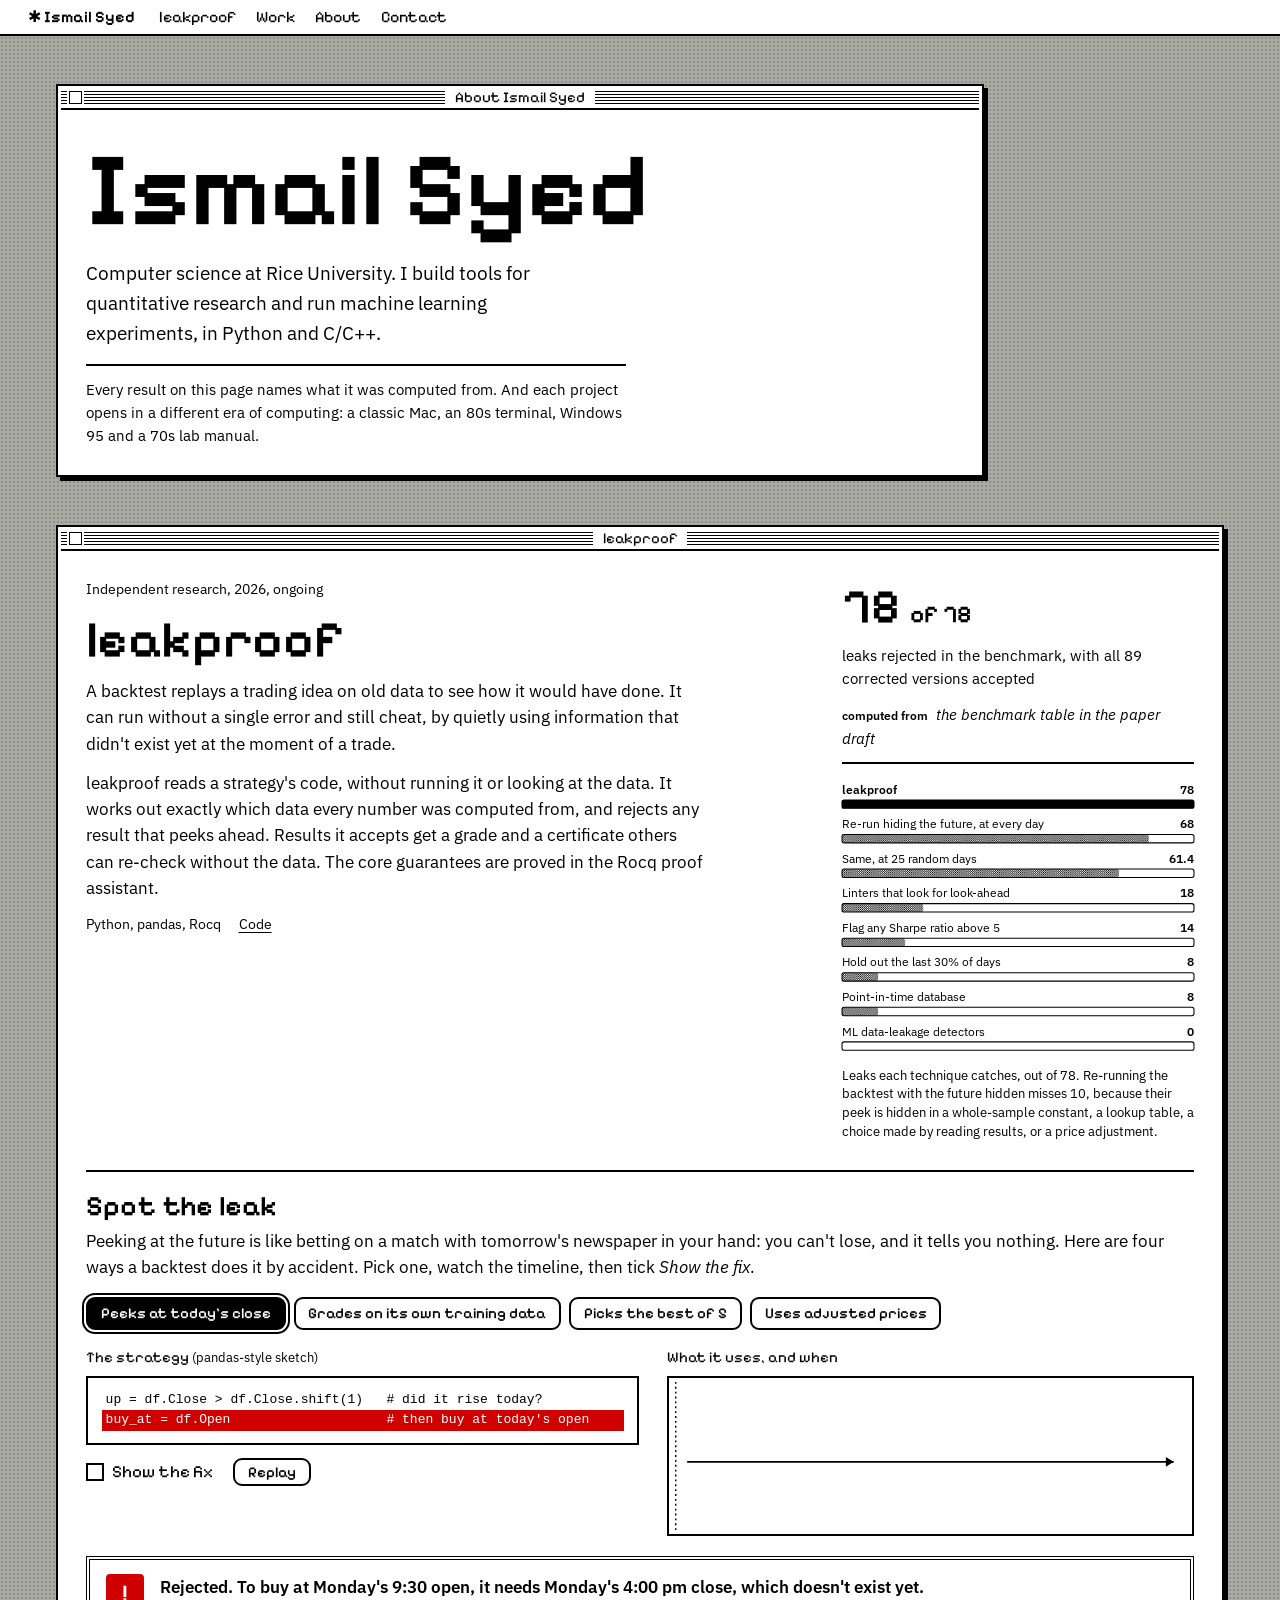
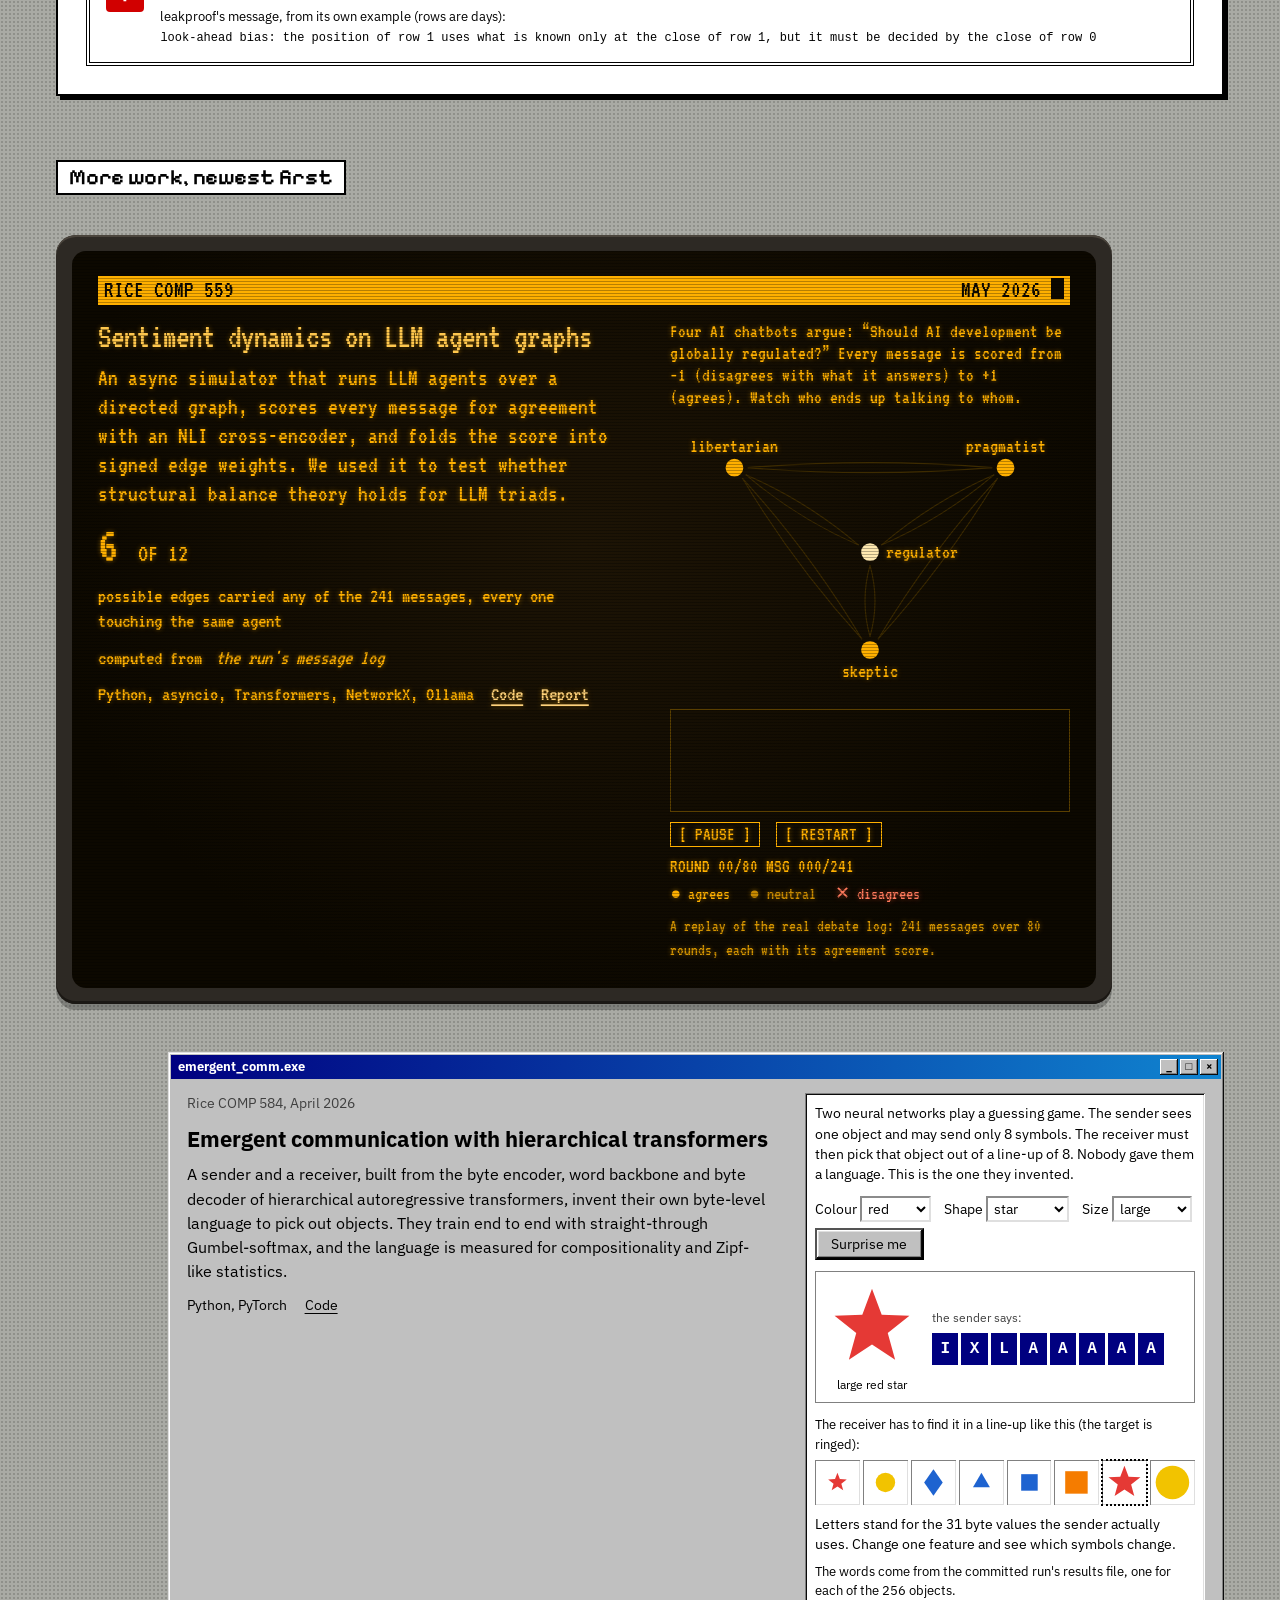
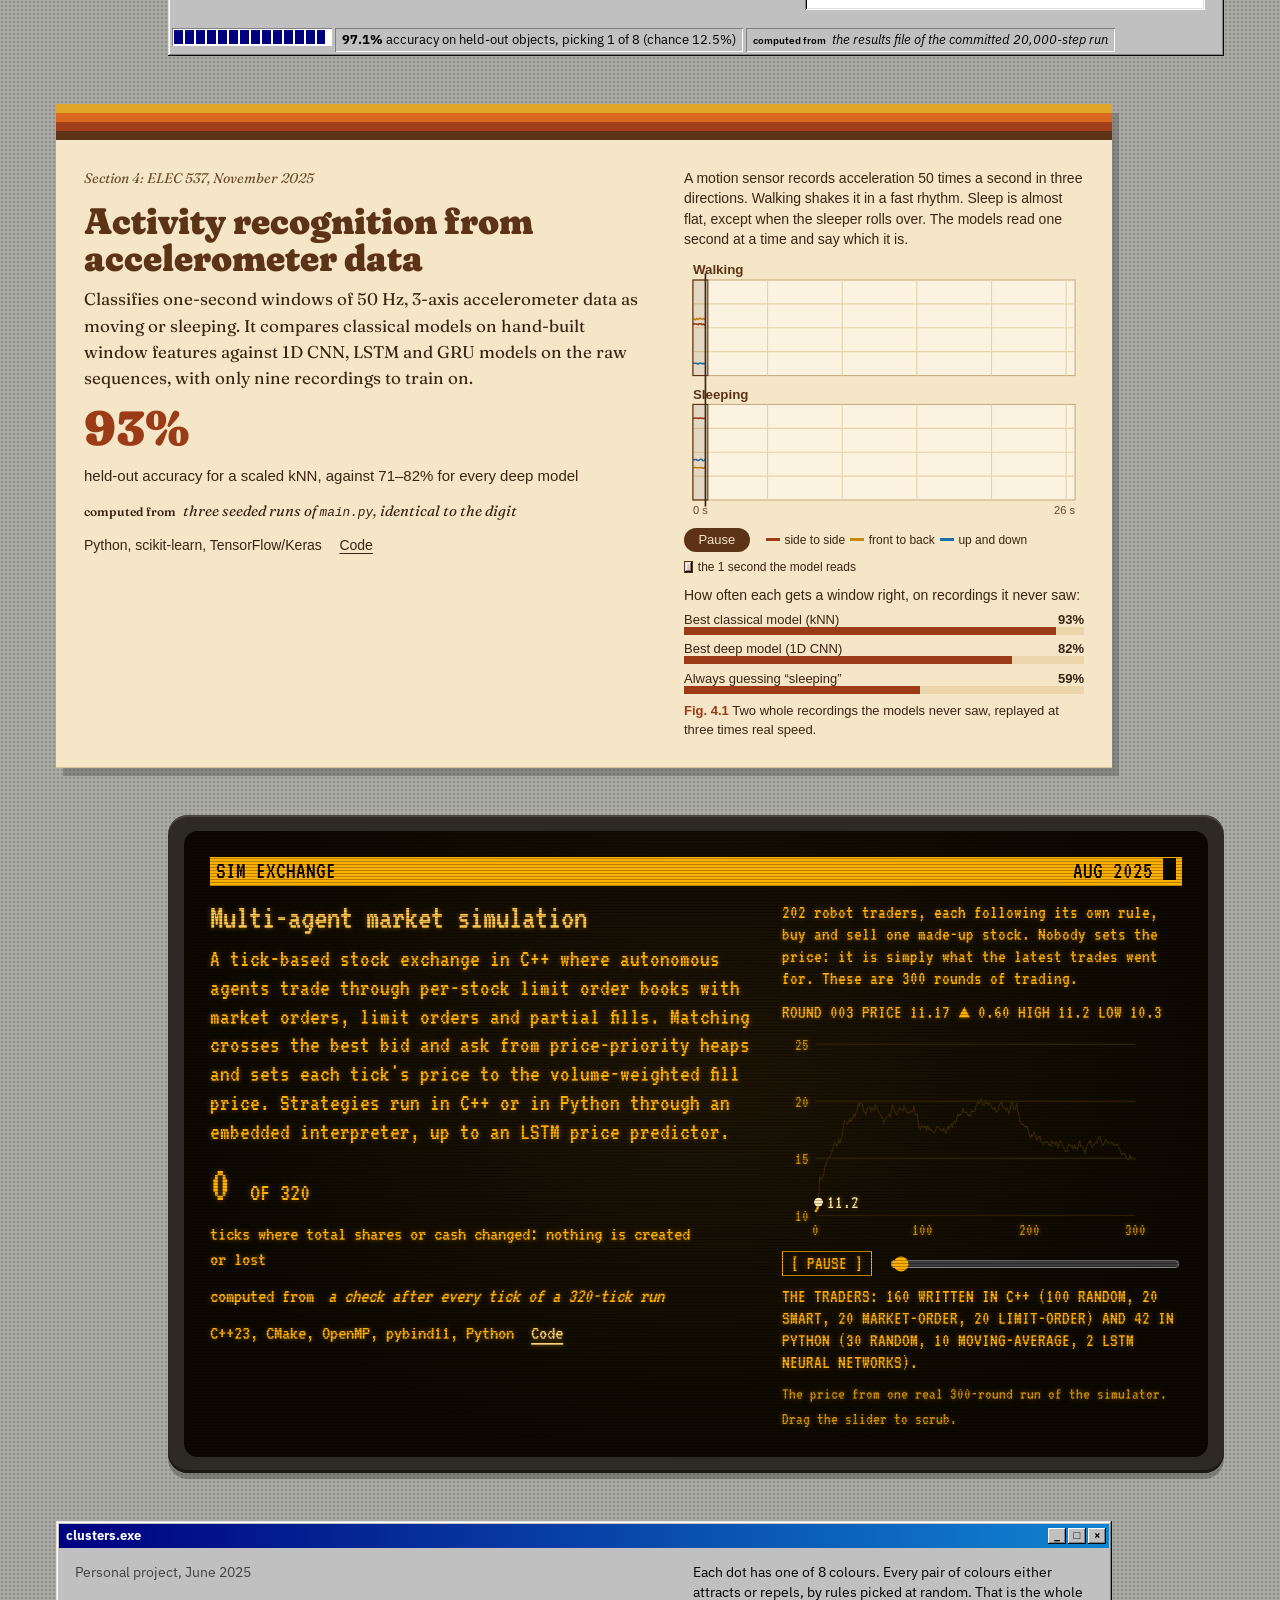
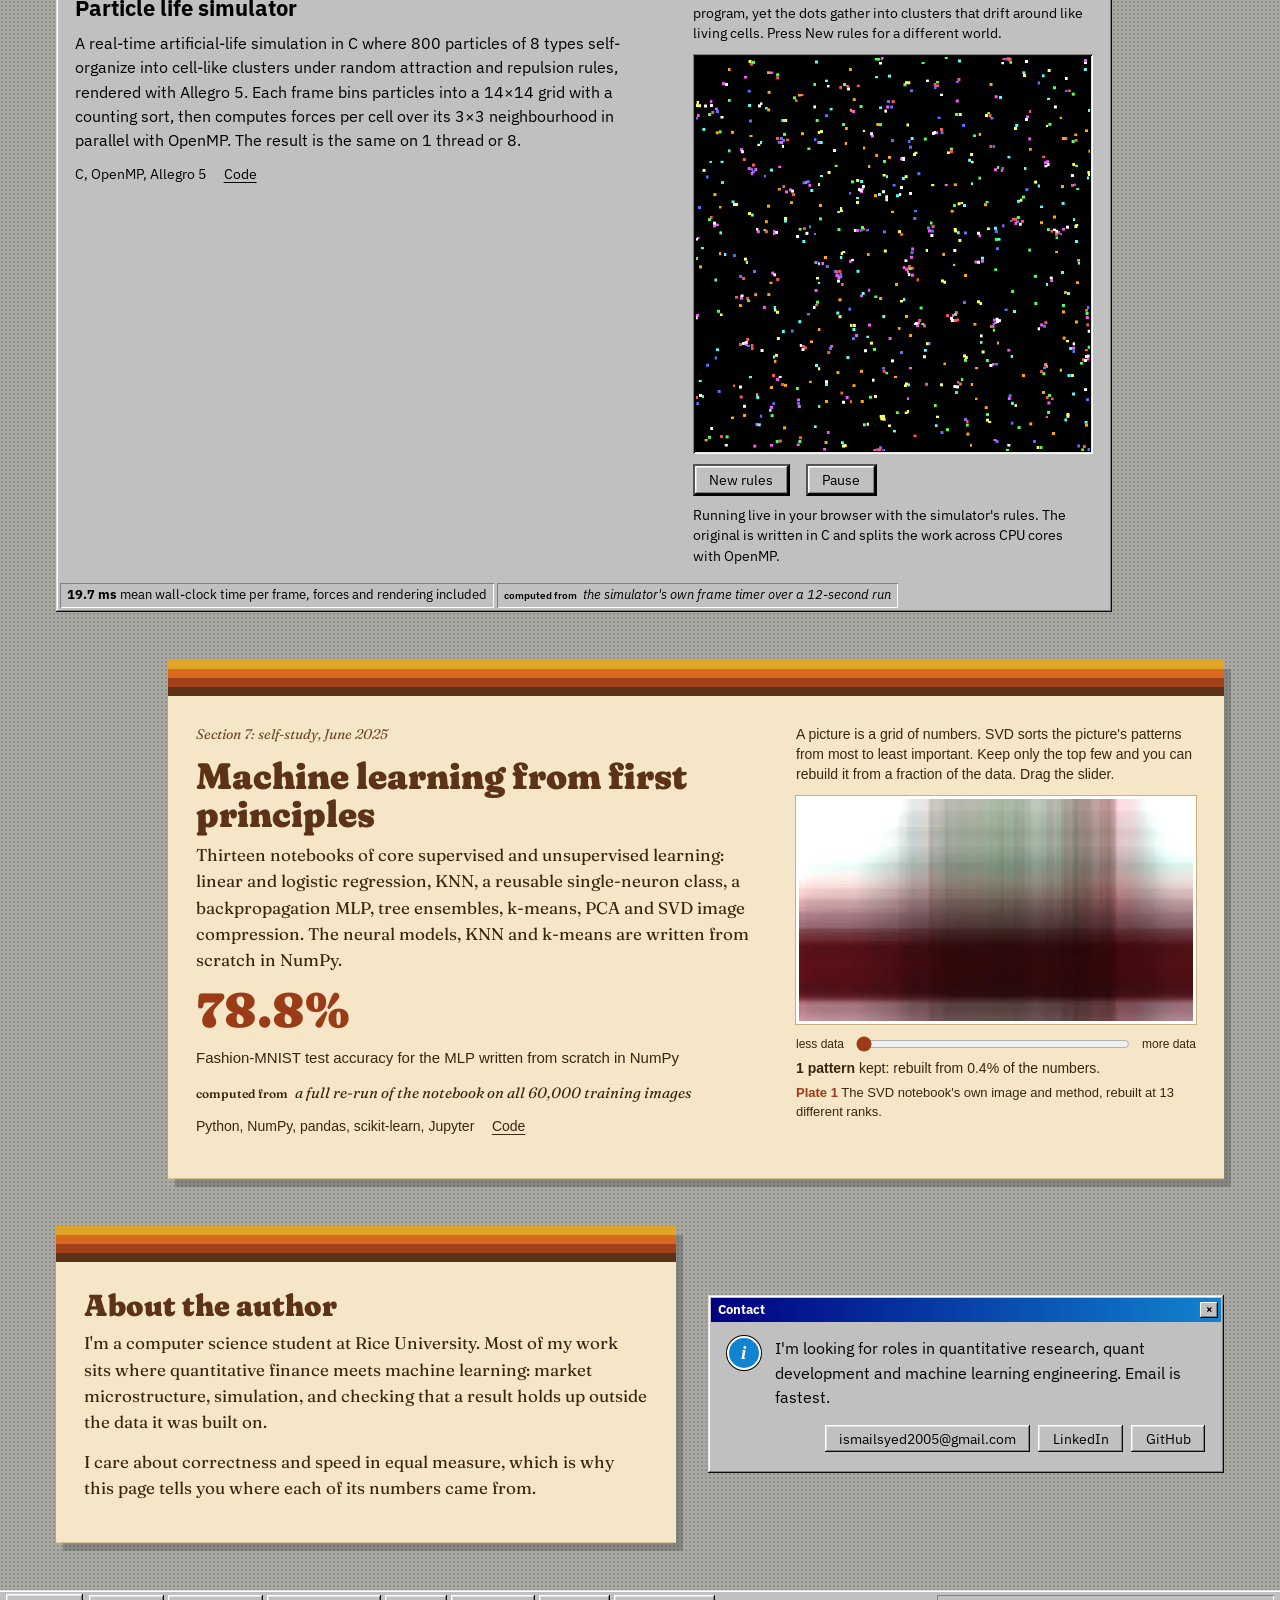
==== commit e6add33b: "Add live figures" ====
--- a/index.html
+++ b/index.html
@@ -65,7 +65,7 @@
 
       <div class="spot" aria-labelledby="spot-h">
         <h3 id="spot-h">Spot the leak</h3>
-        <p class="spot-intro">Four ways a backtest peeks at the future. Pick one, read the code, then tick <em>Show the fix</em>.</p>
+        <p class="spot-intro">Peeking at the future is like betting on a match with tomorrow's newspaper in your hand: you can't lose, and it tells you nothing. Here are four ways a backtest does it by accident. Pick one, watch the timeline, then tick <em>Show the fix</em>.</p>
         <div class="spot-tabs" role="tablist" aria-label="Kind of leak">
           <button role="tab" aria-selected="true" data-case="when" id="t-when">Peeks at today's close</button>
           <button role="tab" aria-selected="false" data-case="which" id="t-which" tabindex="-1">Grades on its own training data</button>
@@ -76,7 +76,7 @@
           <div class="spot-code">
             <p class="spot-label">The strategy <span>(pandas-style sketch)</span></p>
             <pre id="spot-code"></pre>
-            <label class="mac-check"><input type="checkbox" id="spot-fix"> <span>Show the fix</span></label>
+            <div class="spot-actions"><label class="mac-check"><input type="checkbox" id="spot-fix"> <span>Show the fix</span></label><button type="button" class="mac-btn" id="spot-replay">Replay</button></div>
           </div>
           <div class="spot-when">
             <p class="spot-label">What it uses, and when</p>
@@ -100,7 +100,7 @@
   <!-- 80s terminal -->
   <article class="term" id="comp559" aria-labelledby="c559-h">
     <div class="term-screen">
-      <p class="term-status"><span>RICE COMP 559</span><span>MAY 2026</span></p>
+      <p class="term-status"><span>RICE COMP 559</span><span>MAY 2026 <i class="cursor" aria-hidden="true"></i></span></p>
       <div class="proj">
         <div class="proj-text">
           <h3 id="c559-h">Sentiment dynamics on LLM agent graphs</h3>
@@ -111,12 +111,14 @@
           <p class="links"><span>Python, asyncio, Transformers, NetworkX, Ollama</span><a href="https://github.com/Shmael13/Comp559">Code</a><a href="https://github.com/Shmael13/Comp559/blob/main/Report%20-%20Final%20Up%20to%20Date/Final%20-%20COMP_559_Project.pdf">Report</a></p>
         </div>
         <figure class="fig">
-          <pre class="term-log" aria-label="Excerpt from the debate log">r00 libertarian&gt;regulator  +0.00  Global regulation of AI would stifle innovation&hellip;
+          <div class="viz" data-viz="debate">
+            <pre class="term-log" aria-label="Excerpt from the debate log">r00 libertarian&gt;regulator  +0.00  Global regulation of AI would stifle innovation&hellip;
 r13 regulator&gt;skeptic      -0.98  Enforceable global treaties are crucial for setting&hellip;
 r14 pragmatist&gt;regulator   +0.99  Enforceable global treaties are essential for setting&hellip;
 r79 regulator&gt;libertarian  +0.99  Exactly; without enforceable global treaties&hellip;</pre>
           <svg class="fig-svg " viewBox="0 0 336 214" role="img" aria-labelledby="fig-559-t fig-559-d"><title id="fig-559-t">Who talked to whom in the 80-round debate</title><desc id="fig-559-d">Four agents, fully connected. 241 messages used 6 of 12 directed edges, all touching the regulator: libertarian to regulator: 40; pragmatist to regulator: 41; regulator to libertarian: 40; regulator to pragmatist: 40; regulator to skeptic: 40; skeptic to regulator: 40</desc><defs><marker id="arr" viewBox="0 0 8 8" refX="6" refY="4" markerWidth="7" markerHeight="7" orient="auto-start-reverse"><path class="arrowhead" d="M0,0L8,4L0,8z"/></marker></defs><line class="edge-unused" x1="54" y1="34" x2="282" y2="34"><title>libertarian and pragmatist: no messages either way</title></line><line class="edge-unused" x1="54" y1="34" x2="168" y2="186"><title>libertarian and skeptic: no messages either way</title></line><line class="edge-unused" x1="282" y1="34" x2="168" y2="186"><title>pragmatist and skeptic: no messages either way</title></line><path class="edge" d="M158.6,98.2Q116.6,61.9 65.1,40.8" marker-end="url(#arr)"><title>regulator to libertarian: 40 messages, mean NLI score +0.68</title></path><path class="edge" d="M63.4,39.8Q105.4,76.1 156.9,97.2" marker-end="url(#arr)"><title>libertarian to regulator: 40 messages, mean NLI score +0.84</title></path><path class="edge" d="M177.4,98.2Q228.9,77.2 270.9,40.8" marker-end="url(#arr)"><title>regulator to pragmatist: 40 messages, mean NLI score +0.59</title></path><path class="edge" d="M272.6,39.8Q221.1,60.8 179.1,97.2" marker-end="url(#arr)"><title>pragmatist to regulator: 41 messages, mean NLI score +0.88</title></path><path class="edge" d="M168.0,115.0Q159.0,144.0 168.0,173.0" marker-end="url(#arr)"><title>regulator to skeptic: 40 messages, mean NLI score +0.52</title></path><path class="edge" d="M168.0,175.0Q177.0,146.0 168.0,117.0" marker-end="url(#arr)"><title>skeptic to regulator: 40 messages, mean NLI score +0.79</title></path><circle class="node node-hub" cx="168" cy="104" r="7"><title>regulator</title></circle><text class="lbl strong" x="181" y="108" text-anchor="start">regulator</text><circle class="node" cx="54" cy="34" r="7"><title>libertarian</title></circle><text class="lbl" x="54" y="22" text-anchor="middle">libertarian</text><circle class="node" cx="282" cy="34" r="7"><title>pragmatist</title></circle><text class="lbl" x="282" y="22" text-anchor="middle">pragmatist</text><circle class="node" cx="168" cy="186" r="7"><title>skeptic</title></circle><text class="lbl" x="168" y="206" text-anchor="middle">skeptic</text></svg>
-          <figcaption>Log lines and agreement scores from the 80-round debate, and who messaged whom.</figcaption>
+          </div>
+          <figcaption>A replay of the real debate log: 241 messages over 80 rounds, each with its agreement score.</figcaption>
         </figure>
       </div>
     </div>
@@ -133,8 +135,8 @@
         <p class="links"><span>Python, PyTorch</span><a href="https://github.com/Shmael13/COMP584">Code</a></p>
       </div>
       <figure class="fig win-sunken">
-        <svg class="fig-svg " viewBox="0 0 336 190" role="img" aria-labelledby="fig-584-t fig-584-d"><title id="fig-584-t">Referential game accuracy over training</title><desc id="fig-584-d">Held-out accuracy rises to 97.1% at step 5,500 and ends at 88.4% at step 20,000; training accuracy ends at 100.0%. Chance is 12.5%.</desc><line class="grid" x1="34" x2="278" y1="168.0" y2="168.0"/><text class="tick" x="28" y="172.0" text-anchor="end">0%</text><line class="grid" x1="34" x2="278" y1="97.0" y2="97.0"/><text class="tick" x="28" y="101.0" text-anchor="end">50%</text><line class="grid" x1="34" x2="278" y1="26.0" y2="26.0"/><text class="tick" x="28" y="30.0" text-anchor="end">100%</text><text class="tick" x="34.0" y="184" text-anchor="middle">0k</text><text class="tick" x="156.0" y="184" text-anchor="middle">10k</text><text class="tick" x="278.0" y="184" text-anchor="middle">20k</text><line class="ref" x1="34" x2="278" y1="150.2" y2="150.2"/><text class="tick" x="284" y="154.2">chance</text><path class="line s2-stroke" d="M40.1,53.7L46.2,43.8L52.3,34.3L58.4,32.1L64.5,28.8L70.6,29.3L76.7,28.2L82.8,26.6L88.9,29.3L95.0,28.8L101.1,26.0L107.2,29.9L113.3,27.1L119.4,26.6L125.5,27.1L131.6,27.7L137.7,27.1L143.8,26.6L149.9,27.7L156.0,27.7L162.1,26.0L168.2,27.7L174.3,27.1L180.4,26.0L186.5,26.0L192.6,27.7L198.7,27.1L204.8,27.1L210.9,27.1L217.0,26.0L223.1,27.1L229.2,26.6L235.3,27.1L241.4,26.0L247.5,26.6L253.6,27.7L259.7,27.1L265.8,26.6L271.9,26.0L278.0,26.0"/><path class="line s1-stroke" d="M40.1,60.6L46.2,50.2L52.3,39.4L58.4,34.0L64.5,35.4L70.6,31.3L76.7,31.1L82.8,30.5L88.9,30.6L95.0,30.8L101.1,30.1L107.2,30.5L113.3,31.8L119.4,33.7L125.5,31.7L131.6,33.1L137.7,33.0L143.8,34.3L149.9,32.2L156.0,33.4L162.1,34.8L168.2,35.4L174.3,34.2L180.4,35.5L186.5,37.5L192.6,33.9L198.7,35.7L204.8,35.2L210.9,37.5L217.0,39.2L223.1,38.0L229.2,38.1L235.3,36.4L241.4,38.8L247.5,41.0L253.6,39.8L259.7,40.8L265.8,37.0L271.9,36.1L278.0,42.4"/><circle class="dot s1" cx="101.1" cy="30.1" r="4"/><text class="val" x="101.1" y="48.1" text-anchor="middle">97.1%</text><text class="lbl" x="284" y="24.0">train</text><text class="lbl" x="284" y="52.4">held-out</text><g class="legend"><line class="s1-stroke line" x1="34" x2="48" y1="9" y2="9"/><text class="lbl" x="53" y="13">held-out objects</text><line class="s2-stroke line" x1="158" x2="172" y1="9" y2="9"/><text class="lbl" x="177" y="13">training objects</text></g><rect class="hit" x="37.1" y="26" width="6.1" height="142"><title>step 500: held-out 75.6%, train 80.5%</title></rect><rect class="hit" x="43.2" y="26" width="6.1" height="142"><title>step 1,000: held-out 82.9%, train 87.5%</title></rect><rect class="hit" x="49.2" y="26" width="6.1" height="142"><title>step 1,500: held-out 90.5%, train 94.1%</title></rect><rect class="hit" x="55.4" y="26" width="6.1" height="142"><title>step 2,000: held-out 94.4%, train 95.7%</title></rect><rect class="hit" x="61.5" y="26" width="6.1" height="142"><title>step 2,500: held-out 93.4%, train 98.0%</title></rect><rect class="hit" x="67.5" y="26" width="6.1" height="142"><title>step 3,000: held-out 96.2%, train 97.7%</title></rect><rect class="hit" x="73.7" y="26" width="6.1" height="142"><title>step 3,500: held-out 96.4%, train 98.4%</title></rect><rect class="hit" x="79.8" y="26" width="6.1" height="142"><title>step 4,000: held-out 96.8%, train 99.6%</title></rect><rect class="hit" x="85.9" y="26" width="6.1" height="142"><title>step 4,500: held-out 96.8%, train 97.7%</title></rect><rect class="hit" x="92.0" y="26" width="6.1" height="142"><title>step 5,000: held-out 96.6%, train 98.0%</title></rect><rect class="hit" x="98.0" y="26" width="6.1" height="142"><title>step 5,500: held-out 97.1%, train 100.0%</title></rect><rect class="hit" x="104.2" y="26" width="6.1" height="142"><title>step 6,000: held-out 96.8%, train 97.3%</title></rect><rect class="hit" x="110.2" y="26" width="6.1" height="142"><title>step 6,500: held-out 95.9%, train 99.2%</title></rect><rect class="hit" x="116.4" y="26" width="6.1" height="142"><title>step 7,000: held-out 94.6%, train 99.6%</title></rect><rect class="hit" x="122.5" y="26" width="6.1" height="142"><title>step 7,500: held-out 96.0%, train 99.2%</title></rect><rect class="hit" x="128.5" y="26" width="6.1" height="142"><title>step 8,000: held-out 95.0%, train 98.8%</title></rect><rect class="hit" x="134.6" y="26" width="6.1" height="142"><title>step 8,500: held-out 95.1%, train 99.2%</title></rect><rect class="hit" x="140.8" y="26" width="6.1" height="142"><title>step 9,000: held-out 94.1%, train 99.6%</title></rect><rect class="hit" x="146.8" y="26" width="6.1" height="142"><title>step 9,500: held-out 95.7%, train 98.8%</title></rect><rect class="hit" x="152.9" y="26" width="6.1" height="142"><title>step 10,000: held-out 94.8%, train 98.8%</title></rect><rect class="hit" x="159.0" y="26" width="6.1" height="142"><title>step 10,500: held-out 93.8%, train 100.0%</title></rect><rect class="hit" x="165.1" y="26" width="6.1" height="142"><title>step 11,000: held-out 93.4%, train 98.8%</title></rect><rect class="hit" x="171.2" y="26" width="6.1" height="142"><title>step 11,500: held-out 94.3%, train 99.2%</title></rect><rect class="hit" x="177.3" y="26" width="6.1" height="142"><title>step 12,000: held-out 93.3%, train 100.0%</title></rect><rect class="hit" x="183.4" y="26" width="6.1" height="142"><title>step 12,500: held-out 91.9%, train 100.0%</title></rect><rect class="hit" x="189.5" y="26" width="6.1" height="142"><title>step 13,000: held-out 94.4%, train 98.8%</title></rect><rect class="hit" x="195.6" y="26" width="6.1" height="142"><title>step 13,500: held-out 93.1%, train 99.2%</title></rect><rect class="hit" x="201.8" y="26" width="6.1" height="142"><title>step 14,000: held-out 93.5%, train 99.2%</title></rect><rect class="hit" x="207.8" y="26" width="6.1" height="142"><title>step 14,500: held-out 91.9%, train 99.2%</title></rect><rect class="hit" x="213.9" y="26" width="6.1" height="142"><title>step 15,000: held-out 90.7%, train 100.0%</title></rect><rect class="hit" x="220.0" y="26" width="6.1" height="142"><title>step 15,500: held-out 91.5%, train 99.2%</title></rect><rect class="hit" x="226.1" y="26" width="6.1" height="142"><title>step 16,000: held-out 91.4%, train 99.6%</title></rect><rect class="hit" x="232.2" y="26" width="6.1" height="142"><title>step 16,500: held-out 92.7%, train 99.2%</title></rect><rect class="hit" x="238.3" y="26" width="6.1" height="142"><title>step 17,000: held-out 91.0%, train 100.0%</title></rect><rect class="hit" x="244.4" y="26" width="6.1" height="142"><title>step 17,500: held-out 89.5%, train 99.6%</title></rect><rect class="hit" x="250.5" y="26" width="6.1" height="142"><title>step 18,000: held-out 90.3%, train 98.8%</title></rect><rect class="hit" x="256.6" y="26" width="6.1" height="142"><title>step 18,500: held-out 89.6%, train 99.2%</title></rect><rect class="hit" x="262.8" y="26" width="6.1" height="142"><title>step 19,000: held-out 92.3%, train 99.6%</title></rect><rect class="hit" x="268.8" y="26" width="6.1" height="142"><title>step 19,500: held-out 92.9%, train 100.0%</title></rect><rect class="hit" x="274.9" y="26" width="6.1" height="142"><title>step 20,000: held-out 88.4%, train 100.0%</title></rect></svg>
-        <figcaption>Held-out accuracy peaks at step 5,500, then drifts down as the agents overfit.</figcaption>
+        <div class="viz" data-viz="words"><svg class="fig-svg " viewBox="0 0 336 190" role="img" aria-labelledby="fig-584-t fig-584-d"><title id="fig-584-t">Referential game accuracy over training</title><desc id="fig-584-d">Held-out accuracy rises to 97.1% at step 5,500 and ends at 88.4% at step 20,000; training accuracy ends at 100.0%. Chance is 12.5%.</desc><line class="grid" x1="34" x2="278" y1="168.0" y2="168.0"/><text class="tick" x="28" y="172.0" text-anchor="end">0%</text><line class="grid" x1="34" x2="278" y1="97.0" y2="97.0"/><text class="tick" x="28" y="101.0" text-anchor="end">50%</text><line class="grid" x1="34" x2="278" y1="26.0" y2="26.0"/><text class="tick" x="28" y="30.0" text-anchor="end">100%</text><text class="tick" x="34.0" y="184" text-anchor="middle">0k</text><text class="tick" x="156.0" y="184" text-anchor="middle">10k</text><text class="tick" x="278.0" y="184" text-anchor="middle">20k</text><line class="ref" x1="34" x2="278" y1="150.2" y2="150.2"/><text class="tick" x="284" y="154.2">chance</text><path class="line s2-stroke" d="M40.1,53.7L46.2,43.8L52.3,34.3L58.4,32.1L64.5,28.8L70.6,29.3L76.7,28.2L82.8,26.6L88.9,29.3L95.0,28.8L101.1,26.0L107.2,29.9L113.3,27.1L119.4,26.6L125.5,27.1L131.6,27.7L137.7,27.1L143.8,26.6L149.9,27.7L156.0,27.7L162.1,26.0L168.2,27.7L174.3,27.1L180.4,26.0L186.5,26.0L192.6,27.7L198.7,27.1L204.8,27.1L210.9,27.1L217.0,26.0L223.1,27.1L229.2,26.6L235.3,27.1L241.4,26.0L247.5,26.6L253.6,27.7L259.7,27.1L265.8,26.6L271.9,26.0L278.0,26.0"/><path class="line s1-stroke" d="M40.1,60.6L46.2,50.2L52.3,39.4L58.4,34.0L64.5,35.4L70.6,31.3L76.7,31.1L82.8,30.5L88.9,30.6L95.0,30.8L101.1,30.1L107.2,30.5L113.3,31.8L119.4,33.7L125.5,31.7L131.6,33.1L137.7,33.0L143.8,34.3L149.9,32.2L156.0,33.4L162.1,34.8L168.2,35.4L174.3,34.2L180.4,35.5L186.5,37.5L192.6,33.9L198.7,35.7L204.8,35.2L210.9,37.5L217.0,39.2L223.1,38.0L229.2,38.1L235.3,36.4L241.4,38.8L247.5,41.0L253.6,39.8L259.7,40.8L265.8,37.0L271.9,36.1L278.0,42.4"/><circle class="dot s1" cx="101.1" cy="30.1" r="4"/><text class="val" x="101.1" y="48.1" text-anchor="middle">97.1%</text><text class="lbl" x="284" y="24.0">train</text><text class="lbl" x="284" y="52.4">held-out</text><g class="legend"><line class="s1-stroke line" x1="34" x2="48" y1="9" y2="9"/><text class="lbl" x="53" y="13">held-out objects</text><line class="s2-stroke line" x1="158" x2="172" y1="9" y2="9"/><text class="lbl" x="177" y="13">training objects</text></g><rect class="hit" x="37.1" y="26" width="6.1" height="142"><title>step 500: held-out 75.6%, train 80.5%</title></rect><rect class="hit" x="43.2" y="26" width="6.1" height="142"><title>step 1,000: held-out 82.9%, train 87.5%</title></rect><rect class="hit" x="49.2" y="26" width="6.1" height="142"><title>step 1,500: held-out 90.5%, train 94.1%</title></rect><rect class="hit" x="55.4" y="26" width="6.1" height="142"><title>step 2,000: held-out 94.4%, train 95.7%</title></rect><rect class="hit" x="61.5" y="26" width="6.1" height="142"><title>step 2,500: held-out 93.4%, train 98.0%</title></rect><rect class="hit" x="67.5" y="26" width="6.1" height="142"><title>step 3,000: held-out 96.2%, train 97.7%</title></rect><rect class="hit" x="73.7" y="26" width="6.1" height="142"><title>step 3,500: held-out 96.4%, train 98.4%</title></rect><rect class="hit" x="79.8" y="26" width="6.1" height="142"><title>step 4,000: held-out 96.8%, train 99.6%</title></rect><rect class="hit" x="85.9" y="26" width="6.1" height="142"><title>step 4,500: held-out 96.8%, train 97.7%</title></rect><rect class="hit" x="92.0" y="26" width="6.1" height="142"><title>step 5,000: held-out 96.6%, train 98.0%</title></rect><rect class="hit" x="98.0" y="26" width="6.1" height="142"><title>step 5,500: held-out 97.1%, train 100.0%</title></rect><rect class="hit" x="104.2" y="26" width="6.1" height="142"><title>step 6,000: held-out 96.8%, train 97.3%</title></rect><rect class="hit" x="110.2" y="26" width="6.1" height="142"><title>step 6,500: held-out 95.9%, train 99.2%</title></rect><rect class="hit" x="116.4" y="26" width="6.1" height="142"><title>step 7,000: held-out 94.6%, train 99.6%</title></rect><rect class="hit" x="122.5" y="26" width="6.1" height="142"><title>step 7,500: held-out 96.0%, train 99.2%</title></rect><rect class="hit" x="128.5" y="26" width="6.1" height="142"><title>step 8,000: held-out 95.0%, train 98.8%</title></rect><rect class="hit" x="134.6" y="26" width="6.1" height="142"><title>step 8,500: held-out 95.1%, train 99.2%</title></rect><rect class="hit" x="140.8" y="26" width="6.1" height="142"><title>step 9,000: held-out 94.1%, train 99.6%</title></rect><rect class="hit" x="146.8" y="26" width="6.1" height="142"><title>step 9,500: held-out 95.7%, train 98.8%</title></rect><rect class="hit" x="152.9" y="26" width="6.1" height="142"><title>step 10,000: held-out 94.8%, train 98.8%</title></rect><rect class="hit" x="159.0" y="26" width="6.1" height="142"><title>step 10,500: held-out 93.8%, train 100.0%</title></rect><rect class="hit" x="165.1" y="26" width="6.1" height="142"><title>step 11,000: held-out 93.4%, train 98.8%</title></rect><rect class="hit" x="171.2" y="26" width="6.1" height="142"><title>step 11,500: held-out 94.3%, train 99.2%</title></rect><rect class="hit" x="177.3" y="26" width="6.1" height="142"><title>step 12,000: held-out 93.3%, train 100.0%</title></rect><rect class="hit" x="183.4" y="26" width="6.1" height="142"><title>step 12,500: held-out 91.9%, train 100.0%</title></rect><rect class="hit" x="189.5" y="26" width="6.1" height="142"><title>step 13,000: held-out 94.4%, train 98.8%</title></rect><rect class="hit" x="195.6" y="26" width="6.1" height="142"><title>step 13,500: held-out 93.1%, train 99.2%</title></rect><rect class="hit" x="201.8" y="26" width="6.1" height="142"><title>step 14,000: held-out 93.5%, train 99.2%</title></rect><rect class="hit" x="207.8" y="26" width="6.1" height="142"><title>step 14,500: held-out 91.9%, train 99.2%</title></rect><rect class="hit" x="213.9" y="26" width="6.1" height="142"><title>step 15,000: held-out 90.7%, train 100.0%</title></rect><rect class="hit" x="220.0" y="26" width="6.1" height="142"><title>step 15,500: held-out 91.5%, train 99.2%</title></rect><rect class="hit" x="226.1" y="26" width="6.1" height="142"><title>step 16,000: held-out 91.4%, train 99.6%</title></rect><rect class="hit" x="232.2" y="26" width="6.1" height="142"><title>step 16,500: held-out 92.7%, train 99.2%</title></rect><rect class="hit" x="238.3" y="26" width="6.1" height="142"><title>step 17,000: held-out 91.0%, train 100.0%</title></rect><rect class="hit" x="244.4" y="26" width="6.1" height="142"><title>step 17,500: held-out 89.5%, train 99.6%</title></rect><rect class="hit" x="250.5" y="26" width="6.1" height="142"><title>step 18,000: held-out 90.3%, train 98.8%</title></rect><rect class="hit" x="256.6" y="26" width="6.1" height="142"><title>step 18,500: held-out 89.6%, train 99.2%</title></rect><rect class="hit" x="262.8" y="26" width="6.1" height="142"><title>step 19,000: held-out 92.3%, train 99.6%</title></rect><rect class="hit" x="268.8" y="26" width="6.1" height="142"><title>step 19,500: held-out 92.9%, train 100.0%</title></rect><rect class="hit" x="274.9" y="26" width="6.1" height="142"><title>step 20,000: held-out 88.4%, train 100.0%</title></rect></svg></div>
+        <figcaption>The words come from the committed run's results file, one for each of the 256 objects.</figcaption>
       </figure>
     </div>
     <div class="win-status">
@@ -158,8 +160,8 @@
         <p class="links"><span>Python, scikit-learn, TensorFlow/Keras</span><a href="https://github.com/Shmael13/Elec537Project">Code</a></p>
       </div>
       <figure class="fig">
-        <svg class="fig-svg " viewBox="0 0 336 226" role="img" aria-labelledby="fig-537-t fig-537-d"><title id="fig-537-t">Accuracy on 91 held-out windows</title><desc id="fig-537-d">kNN: 93%; Logistic reg.: 91%; Random forest: 87%; SVM: 82%; 1D CNN: 82%; CNN-LSTM: 82%; GRU: 80%; LSTM: 71%; always predicting sleeping: 59%.</desc><line class="ref" x1="129.4" x2="129.4" y1="22.0" y2="202.0"/><circle class="dot s1" cx="8" cy="13" r="4"/><text class="lbl strong" x="16" y="17">Classical, 14 window features</text><g><title>kNN: 93% accuracy</title><rect class="hit" x="0" y="24" width="336" height="17"/><line class="grid" x1="92" x2="300" y1="32.5" y2="32.5"/><text class="lbl" x="84" y="36.5" text-anchor="end">kNN</text><circle class="dot s1" cx="270.9" cy="32.5" r="4.5"/><text class="val" x="279.9" y="36.5">93%</text></g><g><title>Logistic reg.: 91% accuracy</title><rect class="hit" x="0" y="41" width="336" height="17"/><line class="grid" x1="92" x2="300" y1="49.5" y2="49.5"/><text class="lbl" x="84" y="53.5" text-anchor="end">Logistic reg.</text><circle class="dot s1" cx="262.6" cy="49.5" r="4.5"/><text class="val" x="271.6" y="53.5">91%</text></g><g><title>Random forest: 87% accuracy</title><rect class="hit" x="0" y="58" width="336" height="17"/><line class="grid" x1="92" x2="300" y1="66.5" y2="66.5"/><text class="lbl" x="84" y="70.5" text-anchor="end">Random forest</text><circle class="dot s1" cx="245.9" cy="66.5" r="4.5"/><text class="val" x="254.9" y="70.5">87%</text></g><g><title>SVM: 82% accuracy</title><rect class="hit" x="0" y="75" width="336" height="17"/><line class="grid" x1="92" x2="300" y1="83.5" y2="83.5"/><text class="lbl" x="84" y="87.5" text-anchor="end">SVM</text><circle class="dot s1" cx="225.1" cy="83.5" r="4.5"/><text class="val" x="234.1" y="87.5">82%</text></g><circle class="dot s2" cx="8" cy="107" r="4"/><text class="lbl strong" x="16" y="111">Deep, raw sequences</text><g><title>1D CNN: 82% accuracy</title><rect class="hit" x="0" y="118" width="336" height="17"/><line class="grid" x1="92" x2="300" y1="126.5" y2="126.5"/><text class="lbl" x="84" y="130.5" text-anchor="end">1D CNN</text><circle class="dot s2" cx="225.1" cy="126.5" r="4.5"/><text class="val" x="234.1" y="130.5">82%</text></g><g><title>CNN-LSTM: 82% accuracy</title><rect class="hit" x="0" y="135" width="336" height="17"/><line class="grid" x1="92" x2="300" y1="143.5" y2="143.5"/><text class="lbl" x="84" y="147.5" text-anchor="end">CNN-LSTM</text><circle class="dot s2" cx="225.1" cy="143.5" r="4.5"/><text class="val" x="234.1" y="147.5">82%</text></g><g><title>GRU: 80% accuracy</title><rect class="hit" x="0" y="152" width="336" height="17"/><line class="grid" x1="92" x2="300" y1="160.5" y2="160.5"/><text class="lbl" x="84" y="164.5" text-anchor="end">GRU</text><circle class="dot s2" cx="216.8" cy="160.5" r="4.5"/><text class="val" x="225.8" y="164.5">80%</text></g><g><title>LSTM: 71% accuracy</title><rect class="hit" x="0" y="169" width="336" height="17"/><line class="grid" x1="92" x2="300" y1="177.5" y2="177.5"/><text class="lbl" x="84" y="181.5" text-anchor="end">LSTM</text><circle class="dot s2" cx="179.4" cy="177.5" r="4.5"/><text class="val" x="188.4" y="181.5">71%</text></g><text class="tick" x="134.4" y="213.0">always guessing "sleeping": 59%</text><text class="tick" x="92.0" y="199.0" text-anchor="middle">50%</text><text class="tick" x="196.0" y="199.0" text-anchor="middle">75%</text><text class="tick" x="300.0" y="199.0" text-anchor="middle">100%</text></svg>
-        <figcaption><b>Fig. 4.1</b> Accuracy on 91 windows from four recordings the models never saw.</figcaption>
+        <div class="viz" data-viz="strip"><svg class="fig-svg " viewBox="0 0 336 226" role="img" aria-labelledby="fig-537-t fig-537-d"><title id="fig-537-t">Accuracy on 91 held-out windows</title><desc id="fig-537-d">kNN: 93%; Logistic reg.: 91%; Random forest: 87%; SVM: 82%; 1D CNN: 82%; CNN-LSTM: 82%; GRU: 80%; LSTM: 71%; always predicting sleeping: 59%.</desc><line class="ref" x1="129.4" x2="129.4" y1="22.0" y2="202.0"/><circle class="dot s1" cx="8" cy="13" r="4"/><text class="lbl strong" x="16" y="17">Classical, 14 window features</text><g><title>kNN: 93% accuracy</title><rect class="hit" x="0" y="24" width="336" height="17"/><line class="grid" x1="92" x2="300" y1="32.5" y2="32.5"/><text class="lbl" x="84" y="36.5" text-anchor="end">kNN</text><circle class="dot s1" cx="270.9" cy="32.5" r="4.5"/><text class="val" x="279.9" y="36.5">93%</text></g><g><title>Logistic reg.: 91% accuracy</title><rect class="hit" x="0" y="41" width="336" height="17"/><line class="grid" x1="92" x2="300" y1="49.5" y2="49.5"/><text class="lbl" x="84" y="53.5" text-anchor="end">Logistic reg.</text><circle class="dot s1" cx="262.6" cy="49.5" r="4.5"/><text class="val" x="271.6" y="53.5">91%</text></g><g><title>Random forest: 87% accuracy</title><rect class="hit" x="0" y="58" width="336" height="17"/><line class="grid" x1="92" x2="300" y1="66.5" y2="66.5"/><text class="lbl" x="84" y="70.5" text-anchor="end">Random forest</text><circle class="dot s1" cx="245.9" cy="66.5" r="4.5"/><text class="val" x="254.9" y="70.5">87%</text></g><g><title>SVM: 82% accuracy</title><rect class="hit" x="0" y="75" width="336" height="17"/><line class="grid" x1="92" x2="300" y1="83.5" y2="83.5"/><text class="lbl" x="84" y="87.5" text-anchor="end">SVM</text><circle class="dot s1" cx="225.1" cy="83.5" r="4.5"/><text class="val" x="234.1" y="87.5">82%</text></g><circle class="dot s2" cx="8" cy="107" r="4"/><text class="lbl strong" x="16" y="111">Deep, raw sequences</text><g><title>1D CNN: 82% accuracy</title><rect class="hit" x="0" y="118" width="336" height="17"/><line class="grid" x1="92" x2="300" y1="126.5" y2="126.5"/><text class="lbl" x="84" y="130.5" text-anchor="end">1D CNN</text><circle class="dot s2" cx="225.1" cy="126.5" r="4.5"/><text class="val" x="234.1" y="130.5">82%</text></g><g><title>CNN-LSTM: 82% accuracy</title><rect class="hit" x="0" y="135" width="336" height="17"/><line class="grid" x1="92" x2="300" y1="143.5" y2="143.5"/><text class="lbl" x="84" y="147.5" text-anchor="end">CNN-LSTM</text><circle class="dot s2" cx="225.1" cy="143.5" r="4.5"/><text class="val" x="234.1" y="147.5">82%</text></g><g><title>GRU: 80% accuracy</title><rect class="hit" x="0" y="152" width="336" height="17"/><line class="grid" x1="92" x2="300" y1="160.5" y2="160.5"/><text class="lbl" x="84" y="164.5" text-anchor="end">GRU</text><circle class="dot s2" cx="216.8" cy="160.5" r="4.5"/><text class="val" x="225.8" y="164.5">80%</text></g><g><title>LSTM: 71% accuracy</title><rect class="hit" x="0" y="169" width="336" height="17"/><line class="grid" x1="92" x2="300" y1="177.5" y2="177.5"/><text class="lbl" x="84" y="181.5" text-anchor="end">LSTM</text><circle class="dot s2" cx="179.4" cy="177.5" r="4.5"/><text class="val" x="188.4" y="181.5">71%</text></g><text class="tick" x="134.4" y="213.0">always guessing "sleeping": 59%</text><text class="tick" x="92.0" y="199.0" text-anchor="middle">50%</text><text class="tick" x="196.0" y="199.0" text-anchor="middle">75%</text><text class="tick" x="300.0" y="199.0" text-anchor="middle">100%</text></svg></div>
+        <figcaption><b>Fig. 4.1</b> Two whole recordings the models never saw, replayed at three times real speed.</figcaption>
       </figure>
     </div>
   </article>
@@ -167,7 +169,7 @@
   <!-- 80s terminal -->
   <article class="term" id="market" aria-labelledby="mk-h">
     <div class="term-screen">
-      <p class="term-status"><span>SIM EXCHANGE</span><span>AUG 2025</span></p>
+      <p class="term-status"><span>SIM EXCHANGE</span><span>AUG 2025 <i class="cursor" aria-hidden="true"></i></span></p>
       <div class="proj">
         <div class="proj-text">
           <h3 id="mk-h">Multi-agent market simulation</h3>
@@ -178,8 +180,8 @@
           <p class="links"><span>C++23, CMake, OpenMP, pybind11, Python</span><a href="https://github.com/Shmael13/MyProjects/tree/main/Economic_Models/Multi_Agent_Market_Simulation">Code</a></p>
         </div>
         <figure class="fig">
-          <svg class="fig-svg " viewBox="0 0 336 180" role="img" aria-labelledby="fig-mk-t fig-mk-d"><title id="fig-mk-t">Stock price by tick</title><desc id="fig-mk-d">Price starts at 10.3, peaks at 20.2 and ends at 14.9 after 300 ticks.</desc><line class="grid" x1="30" x2="292" y1="158.0" y2="158.0"/><text class="tick" x="24" y="162.0" text-anchor="end">10</text><line class="grid" x1="30" x2="292" y1="108.7" y2="108.7"/><text class="tick" x="24" y="112.7" text-anchor="end">15</text><line class="grid" x1="30" x2="292" y1="59.3" y2="59.3"/><text class="tick" x="24" y="63.3" text-anchor="end">20</text><line class="grid" x1="30" x2="292" y1="10.0" y2="10.0"/><text class="tick" x="24" y="14.0" text-anchor="end">25</text><text class="tick" x="30.0" y="174" text-anchor="middle">0</text><text class="tick" x="117.6" y="174" text-anchor="middle">100</text><text class="tick" x="205.3" y="174" text-anchor="middle">200</text><text class="tick" x="292.0" y="174" text-anchor="middle">300</text><path class="line s1-stroke" d="M30.0,155.1L30.9,153.2L31.8,152.4L32.6,146.5L33.5,123.7L34.4,126.6L35.3,127.6L36.1,125.1L37.0,122.1L37.9,115.4L38.8,113.6L39.6,110.3L40.5,108.2L41.4,108.2L42.3,107.0L43.1,103.7L44.0,101.8L44.9,97.8L45.8,94.7L46.6,95.7L47.5,98.3L48.4,96.2L49.3,92.4L50.2,95.9L51.0,91.7L51.9,88.9L52.8,83.8L53.7,75.9L54.5,77.6L55.4,77.7L56.3,78.9L57.2,77.3L58.0,74.6L58.9,76.6L59.8,74.8L60.7,73.5L61.5,70.6L62.4,72.9L63.3,68.8L64.2,66.4L65.1,61.3L65.9,63.2L66.8,59.8L67.7,60.9L68.6,62.3L69.4,67.2L70.3,68.4L71.2,70.9L72.1,67.5L72.9,64.6L73.8,64.6L74.7,64.0L75.6,67.8L76.4,65.1L77.3,66.8L78.2,67.4L79.1,62.4L79.9,63.8L80.8,66.1L81.7,68.2L82.6,70.3L83.5,70.9L84.3,73.1L85.2,74.5L86.1,78.3L87.0,75.4L87.8,74.5L88.7,72.3L89.6,72.2L90.5,70.3L91.3,72.4L92.2,67.9L93.1,61.7L94.0,64.6L94.8,67.3L95.7,69.5L96.6,70.6L97.5,68.9L98.3,66.9L99.2,64.6L100.1,66.3L101.0,66.8L101.9,67.8L102.7,63.5L103.6,66.1L104.5,66.6L105.4,69.4L106.2,69.0L107.1,69.4L108.0,67.3L108.9,67.7L109.7,67.9L110.6,62.9L111.5,69.1L112.4,70.8L113.2,70.2L114.1,76.7L115.0,81.8L115.9,83.5L116.7,81.0L117.6,80.5L118.5,82.2L119.4,80.9L120.3,81.4L121.1,84.3L122.0,80.1L122.9,83.7L123.8,82.4L124.6,84.5L125.5,84.6L126.4,86.3L127.3,86.4L128.1,85.2L129.0,82.6L129.9,81.2L130.8,81.1L131.6,83.2L132.5,83.6L133.4,84.1L134.3,84.8L135.2,82.7L136.0,84.8L136.9,86.7L137.8,84.1L138.7,81.1L139.5,83.6L140.4,80.2L141.3,79.4L142.2,81.5L143.0,77.4L143.9,76.4L144.8,77.8L145.7,75.2L146.5,70.2L147.4,72.0L148.3,70.7L149.2,70.8L150.0,69.3L150.9,65.2L151.8,69.1L152.7,68.9L153.6,68.4L154.4,70.4L155.3,71.9L156.2,71.0L157.1,71.9L157.9,66.9L158.8,68.2L159.7,67.9L160.6,67.8L161.4,63.5L162.3,62.5L163.2,59.3L164.1,61.1L164.9,59.0L165.8,57.2L166.7,62.1L167.6,62.0L168.4,62.7L169.3,58.9L170.2,61.5L171.1,60.3L172.0,62.3L172.8,61.0L173.7,62.9L174.6,64.5L175.5,66.4L176.3,65.8L177.2,65.0L178.1,68.6L179.0,68.1L179.8,66.5L180.7,62.0L181.6,61.5L182.5,59.1L183.3,63.7L184.2,65.1L185.1,65.7L186.0,67.3L186.8,64.8L187.7,66.5L188.6,70.6L189.5,66.2L190.4,60.6L191.2,59.3L192.1,65.2L193.0,66.3L193.9,65.0L194.7,61.1L195.6,66.5L196.5,71.0L197.4,75.4L198.2,78.1L199.1,79.4L200.0,79.1L200.9,79.9L201.7,81.5L202.6,80.8L203.5,81.8L204.4,85.6L205.3,88.5L206.1,90.7L207.0,88.3L207.9,89.2L208.8,86.2L209.6,87.4L210.5,89.9L211.4,92.5L212.3,89.8L213.1,91.0L214.0,89.8L214.9,94.0L215.8,94.8L216.6,96.5L217.5,94.8L218.4,95.1L219.3,94.7L220.1,93.8L221.0,96.8L221.9,96.9L222.8,97.9L223.7,93.5L224.5,95.7L225.4,95.0L226.3,96.4L227.2,94.2L228.0,97.2L228.9,99.9L229.8,94.8L230.7,93.3L231.5,94.8L232.4,97.6L233.3,99.3L234.2,101.5L235.0,102.9L235.9,102.9L236.8,98.4L237.7,96.2L238.5,97.1L239.4,98.6L240.3,97.8L241.2,100.1L242.1,97.4L242.9,100.0L243.8,99.5L244.7,101.0L245.6,96.4L246.4,93.0L247.3,98.4L248.2,98.2L249.1,99.4L249.9,101.4L250.8,104.2L251.7,100.3L252.6,98.1L253.4,95.1L254.3,95.2L255.2,93.3L256.1,98.6L256.9,99.1L257.8,97.3L258.7,96.1L259.6,95.1L260.5,95.2L261.3,91.7L262.2,90.0L263.1,89.8L264.0,94.4L264.8,95.7L265.7,97.1L266.6,95.4L267.5,92.4L268.3,93.5L269.2,94.5L270.1,95.5L271.0,96.2L271.8,94.9L272.7,94.6L273.6,96.3L274.5,96.1L275.4,97.6L276.2,96.9L277.1,96.1L278.0,98.4L278.9,100.7L279.7,101.9L280.6,105.2L281.5,105.3L282.4,104.2L283.2,104.8L284.1,106.8L285.0,108.6L285.9,109.6L286.7,109.5L287.6,105.9L288.5,107.9L289.4,108.3L290.2,108.9L291.1,108.9L292.0,110.1"/><circle class="dot s1" cx="292.0" cy="110.1" r="4"/><text class="val" x="300.0" y="114.1">14.9</text><rect class="hit" x="25.6" y="10" width="8.8" height="148"><title>tick 0: price 10.29</title></rect><rect class="hit" x="34.4" y="10" width="8.8" height="148"><title>tick 10: price 14.50</title></rect><rect class="hit" x="43.1" y="10" width="8.8" height="148"><title>tick 20: price 16.05</title></rect><rect class="hit" x="51.9" y="10" width="8.8" height="148"><title>tick 30: price 18.02</title></rect><rect class="hit" x="60.7" y="10" width="8.8" height="148"><title>tick 40: price 19.80</title></rect><rect class="hit" x="69.4" y="10" width="8.8" height="148"><title>tick 50: price 19.47</title></rect><rect class="hit" x="78.2" y="10" width="8.8" height="148"><title>tick 60: price 18.89</title></rect><rect class="hit" x="87.0" y="10" width="8.8" height="148"><title>tick 70: price 18.67</title></rect><rect class="hit" x="95.7" y="10" width="8.8" height="148"><title>tick 80: price 19.29</title></rect><rect class="hit" x="104.5" y="10" width="8.8" height="148"><title>tick 90: price 19.15</title></rect><rect class="hit" x="113.2" y="10" width="8.8" height="148"><title>tick 100: price 17.86</title></rect><rect class="hit" x="122.0" y="10" width="8.8" height="148"><title>tick 110: price 17.26</title></rect><rect class="hit" x="130.8" y="10" width="8.8" height="148"><title>tick 120: price 17.63</title></rect><rect class="hit" x="139.5" y="10" width="8.8" height="148"><title>tick 130: price 18.27</title></rect><rect class="hit" x="148.3" y="10" width="8.8" height="148"><title>tick 140: price 19.03</title></rect><rect class="hit" x="157.1" y="10" width="8.8" height="148"><title>tick 150: price 19.58</title></rect><rect class="hit" x="165.8" y="10" width="8.8" height="148"><title>tick 160: price 19.78</title></rect><rect class="hit" x="174.6" y="10" width="8.8" height="148"><title>tick 170: price 19.11</title></rect><rect class="hit" x="183.3" y="10" width="8.8" height="148"><title>tick 180: price 19.27</title></rect><rect class="hit" x="192.1" y="10" width="8.8" height="148"><title>tick 190: price 18.82</title></rect><rect class="hit" x="200.9" y="10" width="8.8" height="148"><title>tick 200: price 17.04</title></rect><rect class="hit" x="209.6" y="10" width="8.8" height="148"><title>tick 210: price 16.92</title></rect><rect class="hit" x="218.4" y="10" width="8.8" height="148"><title>tick 220: price 16.09</title></rect><rect class="hit" x="227.2" y="10" width="8.8" height="148"><title>tick 230: price 16.41</title></rect><rect class="hit" x="235.9" y="10" width="8.8" height="148"><title>tick 240: price 16.10</title></rect><rect class="hit" x="244.7" y="10" width="8.8" height="148"><title>tick 250: price 15.94</title></rect><rect class="hit" x="253.4" y="10" width="8.8" height="148"><title>tick 260: price 16.15</title></rect><rect class="hit" x="262.2" y="10" width="8.8" height="148"><title>tick 270: price 16.34</title></rect><rect class="hit" x="271.0" y="10" width="8.8" height="148"><title>tick 280: price 16.13</title></rect><rect class="hit" x="279.7" y="10" width="8.8" height="148"><title>tick 290: price 15.19</title></rect></svg>
-          <figcaption>Price discovery over 300 ticks with 202 agents: 160 C++ traders and 42 Python ones, two of them LSTM traders.</figcaption>
+          <div class="viz" data-viz="ticker"><svg class="fig-svg " viewBox="0 0 336 180" role="img" aria-labelledby="fig-mk-t fig-mk-d"><title id="fig-mk-t">Stock price by tick</title><desc id="fig-mk-d">Price starts at 10.3, peaks at 20.2 and ends at 14.9 after 300 ticks.</desc><line class="grid" x1="30" x2="292" y1="158.0" y2="158.0"/><text class="tick" x="24" y="162.0" text-anchor="end">10</text><line class="grid" x1="30" x2="292" y1="108.7" y2="108.7"/><text class="tick" x="24" y="112.7" text-anchor="end">15</text><line class="grid" x1="30" x2="292" y1="59.3" y2="59.3"/><text class="tick" x="24" y="63.3" text-anchor="end">20</text><line class="grid" x1="30" x2="292" y1="10.0" y2="10.0"/><text class="tick" x="24" y="14.0" text-anchor="end">25</text><text class="tick" x="30.0" y="174" text-anchor="middle">0</text><text class="tick" x="117.6" y="174" text-anchor="middle">100</text><text class="tick" x="205.3" y="174" text-anchor="middle">200</text><text class="tick" x="292.0" y="174" text-anchor="middle">300</text><path class="line s1-stroke" d="M30.0,155.1L30.9,153.2L31.8,152.4L32.6,146.5L33.5,123.7L34.4,126.6L35.3,127.6L36.1,125.1L37.0,122.1L37.9,115.4L38.8,113.6L39.6,110.3L40.5,108.2L41.4,108.2L42.3,107.0L43.1,103.7L44.0,101.8L44.9,97.8L45.8,94.7L46.6,95.7L47.5,98.3L48.4,96.2L49.3,92.4L50.2,95.9L51.0,91.7L51.9,88.9L52.8,83.8L53.7,75.9L54.5,77.6L55.4,77.7L56.3,78.9L57.2,77.3L58.0,74.6L58.9,76.6L59.8,74.8L60.7,73.5L61.5,70.6L62.4,72.9L63.3,68.8L64.2,66.4L65.1,61.3L65.9,63.2L66.8,59.8L67.7,60.9L68.6,62.3L69.4,67.2L70.3,68.4L71.2,70.9L72.1,67.5L72.9,64.6L73.8,64.6L74.7,64.0L75.6,67.8L76.4,65.1L77.3,66.8L78.2,67.4L79.1,62.4L79.9,63.8L80.8,66.1L81.7,68.2L82.6,70.3L83.5,70.9L84.3,73.1L85.2,74.5L86.1,78.3L87.0,75.4L87.8,74.5L88.7,72.3L89.6,72.2L90.5,70.3L91.3,72.4L92.2,67.9L93.1,61.7L94.0,64.6L94.8,67.3L95.7,69.5L96.6,70.6L97.5,68.9L98.3,66.9L99.2,64.6L100.1,66.3L101.0,66.8L101.9,67.8L102.7,63.5L103.6,66.1L104.5,66.6L105.4,69.4L106.2,69.0L107.1,69.4L108.0,67.3L108.9,67.7L109.7,67.9L110.6,62.9L111.5,69.1L112.4,70.8L113.2,70.2L114.1,76.7L115.0,81.8L115.9,83.5L116.7,81.0L117.6,80.5L118.5,82.2L119.4,80.9L120.3,81.4L121.1,84.3L122.0,80.1L122.9,83.7L123.8,82.4L124.6,84.5L125.5,84.6L126.4,86.3L127.3,86.4L128.1,85.2L129.0,82.6L129.9,81.2L130.8,81.1L131.6,83.2L132.5,83.6L133.4,84.1L134.3,84.8L135.2,82.7L136.0,84.8L136.9,86.7L137.8,84.1L138.7,81.1L139.5,83.6L140.4,80.2L141.3,79.4L142.2,81.5L143.0,77.4L143.9,76.4L144.8,77.8L145.7,75.2L146.5,70.2L147.4,72.0L148.3,70.7L149.2,70.8L150.0,69.3L150.9,65.2L151.8,69.1L152.7,68.9L153.6,68.4L154.4,70.4L155.3,71.9L156.2,71.0L157.1,71.9L157.9,66.9L158.8,68.2L159.7,67.9L160.6,67.8L161.4,63.5L162.3,62.5L163.2,59.3L164.1,61.1L164.9,59.0L165.8,57.2L166.7,62.1L167.6,62.0L168.4,62.7L169.3,58.9L170.2,61.5L171.1,60.3L172.0,62.3L172.8,61.0L173.7,62.9L174.6,64.5L175.5,66.4L176.3,65.8L177.2,65.0L178.1,68.6L179.0,68.1L179.8,66.5L180.7,62.0L181.6,61.5L182.5,59.1L183.3,63.7L184.2,65.1L185.1,65.7L186.0,67.3L186.8,64.8L187.7,66.5L188.6,70.6L189.5,66.2L190.4,60.6L191.2,59.3L192.1,65.2L193.0,66.3L193.9,65.0L194.7,61.1L195.6,66.5L196.5,71.0L197.4,75.4L198.2,78.1L199.1,79.4L200.0,79.1L200.9,79.9L201.7,81.5L202.6,80.8L203.5,81.8L204.4,85.6L205.3,88.5L206.1,90.7L207.0,88.3L207.9,89.2L208.8,86.2L209.6,87.4L210.5,89.9L211.4,92.5L212.3,89.8L213.1,91.0L214.0,89.8L214.9,94.0L215.8,94.8L216.6,96.5L217.5,94.8L218.4,95.1L219.3,94.7L220.1,93.8L221.0,96.8L221.9,96.9L222.8,97.9L223.7,93.5L224.5,95.7L225.4,95.0L226.3,96.4L227.2,94.2L228.0,97.2L228.9,99.9L229.8,94.8L230.7,93.3L231.5,94.8L232.4,97.6L233.3,99.3L234.2,101.5L235.0,102.9L235.9,102.9L236.8,98.4L237.7,96.2L238.5,97.1L239.4,98.6L240.3,97.8L241.2,100.1L242.1,97.4L242.9,100.0L243.8,99.5L244.7,101.0L245.6,96.4L246.4,93.0L247.3,98.4L248.2,98.2L249.1,99.4L249.9,101.4L250.8,104.2L251.7,100.3L252.6,98.1L253.4,95.1L254.3,95.2L255.2,93.3L256.1,98.6L256.9,99.1L257.8,97.3L258.7,96.1L259.6,95.1L260.5,95.2L261.3,91.7L262.2,90.0L263.1,89.8L264.0,94.4L264.8,95.7L265.7,97.1L266.6,95.4L267.5,92.4L268.3,93.5L269.2,94.5L270.1,95.5L271.0,96.2L271.8,94.9L272.7,94.6L273.6,96.3L274.5,96.1L275.4,97.6L276.2,96.9L277.1,96.1L278.0,98.4L278.9,100.7L279.7,101.9L280.6,105.2L281.5,105.3L282.4,104.2L283.2,104.8L284.1,106.8L285.0,108.6L285.9,109.6L286.7,109.5L287.6,105.9L288.5,107.9L289.4,108.3L290.2,108.9L291.1,108.9L292.0,110.1"/><circle class="dot s1" cx="292.0" cy="110.1" r="4"/><text class="val" x="300.0" y="114.1">14.9</text><rect class="hit" x="25.6" y="10" width="8.8" height="148"><title>tick 0: price 10.29</title></rect><rect class="hit" x="34.4" y="10" width="8.8" height="148"><title>tick 10: price 14.50</title></rect><rect class="hit" x="43.1" y="10" width="8.8" height="148"><title>tick 20: price 16.05</title></rect><rect class="hit" x="51.9" y="10" width="8.8" height="148"><title>tick 30: price 18.02</title></rect><rect class="hit" x="60.7" y="10" width="8.8" height="148"><title>tick 40: price 19.80</title></rect><rect class="hit" x="69.4" y="10" width="8.8" height="148"><title>tick 50: price 19.47</title></rect><rect class="hit" x="78.2" y="10" width="8.8" height="148"><title>tick 60: price 18.89</title></rect><rect class="hit" x="87.0" y="10" width="8.8" height="148"><title>tick 70: price 18.67</title></rect><rect class="hit" x="95.7" y="10" width="8.8" height="148"><title>tick 80: price 19.29</title></rect><rect class="hit" x="104.5" y="10" width="8.8" height="148"><title>tick 90: price 19.15</title></rect><rect class="hit" x="113.2" y="10" width="8.8" height="148"><title>tick 100: price 17.86</title></rect><rect class="hit" x="122.0" y="10" width="8.8" height="148"><title>tick 110: price 17.26</title></rect><rect class="hit" x="130.8" y="10" width="8.8" height="148"><title>tick 120: price 17.63</title></rect><rect class="hit" x="139.5" y="10" width="8.8" height="148"><title>tick 130: price 18.27</title></rect><rect class="hit" x="148.3" y="10" width="8.8" height="148"><title>tick 140: price 19.03</title></rect><rect class="hit" x="157.1" y="10" width="8.8" height="148"><title>tick 150: price 19.58</title></rect><rect class="hit" x="165.8" y="10" width="8.8" height="148"><title>tick 160: price 19.78</title></rect><rect class="hit" x="174.6" y="10" width="8.8" height="148"><title>tick 170: price 19.11</title></rect><rect class="hit" x="183.3" y="10" width="8.8" height="148"><title>tick 180: price 19.27</title></rect><rect class="hit" x="192.1" y="10" width="8.8" height="148"><title>tick 190: price 18.82</title></rect><rect class="hit" x="200.9" y="10" width="8.8" height="148"><title>tick 200: price 17.04</title></rect><rect class="hit" x="209.6" y="10" width="8.8" height="148"><title>tick 210: price 16.92</title></rect><rect class="hit" x="218.4" y="10" width="8.8" height="148"><title>tick 220: price 16.09</title></rect><rect class="hit" x="227.2" y="10" width="8.8" height="148"><title>tick 230: price 16.41</title></rect><rect class="hit" x="235.9" y="10" width="8.8" height="148"><title>tick 240: price 16.10</title></rect><rect class="hit" x="244.7" y="10" width="8.8" height="148"><title>tick 250: price 15.94</title></rect><rect class="hit" x="253.4" y="10" width="8.8" height="148"><title>tick 260: price 16.15</title></rect><rect class="hit" x="262.2" y="10" width="8.8" height="148"><title>tick 270: price 16.34</title></rect><rect class="hit" x="271.0" y="10" width="8.8" height="148"><title>tick 280: price 16.13</title></rect><rect class="hit" x="279.7" y="10" width="8.8" height="148"><title>tick 290: price 15.19</title></rect></svg></div>
+          <figcaption>The price from one real 300-round run of the simulator. Drag the slider to scrub.</figcaption>
         </figure>
       </div>
     </div>
@@ -195,9 +197,8 @@
         <p>A real-time artificial-life simulation in C where 800 particles of 8 types self-organize into cell-like clusters under random attraction and repulsion rules, rendered with Allegro 5. Each frame bins particles into a 14&times;14 grid with a counting sort, then computes forces per cell over its 3&times;3 neighbourhood in parallel with OpenMP. The result is the same on 1 thread or 8.</p>
         <p class="links"><span>C, OpenMP, Allegro 5</span><a href="https://github.com/Shmael13/MyProjects/tree/main/Particle_Simulator/Clusters">Code</a></p>
       </div>
-      <figure class="fig win-sunken win-screen">
-        <svg class="fig-svg fig-square" viewBox="0 0 700 700" role="img" aria-labelledby="fig-pl-t fig-pl-d"><title id="fig-pl-t">Particle positions after 900 frames</title><desc id="fig-pl-d">800 particles of 8 types after 900 frames; most have gathered into small mixed-type clusters.</desc><rect class="world" x="0" y="0" width="700" height="700" rx="10"/><circle class="p0" cx="48" cy="491" r="4.2"/><circle class="p0" cx="542" cy="176" r="4.2"/><circle class="p0" cx="242" cy="416" r="4.2"/><circle class="p0" cx="284" cy="595" r="4.2"/><circle class="p0" cx="517" cy="638" r="4.2"/><circle class="p0" cx="522" cy="121" r="4.2"/><circle class="p0" cx="416" cy="541" r="4.2"/><circle class="p0" cx="162" cy="356" r="4.2"/><circle class="p0" cx="215" cy="486" r="4.2"/><circle class="p0" cx="343" cy="127" r="4.2"/><circle class="p0" cx="596" cy="261" r="4.2"/><circle class="p0" cx="418" cy="385" r="4.2"/><circle class="p0" cx="14" cy="400" r="4.2"/><circle class="p0" cx="198" cy="30" r="4.2"/><circle class="p0" cx="264" cy="600" r="4.2"/><circle class="p0" cx="173" cy="310" r="4.2"/><circle class="p0" cx="588" cy="472" r="4.2"/><circle class="p0" cx="345" cy="566" r="4.2"/><circle class="p0" cx="567" cy="82" r="4.2"/><circle class="p0" cx="313" cy="453" r="4.2"/><circle class="p0" cx="123" cy="348" r="4.2"/><circle class="p0" cx="116" cy="508" r="4.2"/><circle class="p0" cx="485" cy="202" r="4.2"/><circle class="p0" cx="416" cy="391" r="4.2"/><circle class="p0" cx="497" cy="252" r="4.2"/><circle class="p0" cx="418" cy="338" r="4.2"/><circle class="p0" cx="276" cy="595" r="4.2"/><circle class="p0" cx="362" cy="368" r="4.2"/><circle class="p0" cx="522" cy="640" r="4.2"/><circle class="p0" cx="526" cy="545" r="4.2"/><circle class="p0" cx="696" cy="460" r="4.2"/><circle class="p0" cx="237" cy="454" r="4.2"/><circle class="p0" cx="370" cy="241" r="4.2"/><circle class="p0" cx="343" cy="296" r="4.2"/><circle class="p0" cx="225" cy="352" r="4.2"/><circle class="p0" cx="410" cy="212" r="4.2"/><circle class="p0" cx="634" cy="387" r="4.2"/><circle class="p0" cx="133" cy="168" r="4.2"/><circle class="p0" cx="691" cy="164" r="4.2"/><circle class="p0" cx="355" cy="164" r="4.2"/><circle class="p0" cx="122" cy="530" r="4.2"/><circle class="p0" cx="462" cy="616" r="4.2"/><circle class="p0" cx="286" cy="179" r="4.2"/><circle class="p0" cx="674" cy="96" r="4.2"/><circle class="p0" cx="69" cy="664" r="4.2"/><circle class="p0" cx="590" cy="36" r="4.2"/><circle class="p0" cx="476" cy="432" r="4.2"/><circle class="p0" cx="315" cy="57" r="4.2"/><circle class="p0" cx="431" cy="515" r="4.2"/><circle class="p0" cx="41" cy="203" r="4.2"/><circle class="p0" cx="580" cy="334" r="4.2"/><circle class="p0" cx="214" cy="644" r="4.2"/><circle class="p0" cx="50" cy="74" r="4.2"/><circle class="p0" cx="142" cy="377" r="4.2"/><circle class="p0" cx="491" cy="251" r="4.2"/><circle class="p0" cx="233" cy="617" r="4.2"/><circle class="p0" cx="568" cy="407" r="4.2"/><circle class="p0" cx="77" cy="52" r="4.2"/><circle class="p0" cx="568" cy="327" r="4.2"/><circle class="p0" cx="380" cy="6" r="4.2"/><circle class="p0" cx="407" cy="542" r="4.2"/><circle class="p0" cx="595" cy="38" r="4.2"/><circle class="p0" cx="152" cy="608" r="4.2"/><circle class="p0" cx="395" cy="13" r="4.2"/><circle class="p0" cx="477" cy="445" r="4.2"/><circle class="p0" cx="681" cy="159" r="4.2"/><circle class="p0" cx="364" cy="201" r="4.2"/><circle class="p0" cx="65" cy="681" r="4.2"/><circle class="p0" cx="136" cy="377" r="4.2"/><circle class="p0" cx="360" cy="193" r="4.2"/><circle class="p0" cx="125" cy="343" r="4.2"/><circle class="p0" cx="75" cy="595" r="4.2"/><circle class="p0" cx="50" cy="311" r="4.2"/><circle class="p0" cx="278" cy="395" r="4.2"/><circle class="p0" cx="395" cy="531" r="4.2"/><circle class="p0" cx="139" cy="191" r="4.2"/><circle class="p0" cx="134" cy="336" r="4.2"/><circle class="p0" cx="461" cy="592" r="4.2"/><circle class="p0" cx="511" cy="121" r="4.2"/><circle class="p0" cx="675" cy="275" r="4.2"/><circle class="p0" cx="200" cy="26" r="4.2"/><circle class="p0" cx="348" cy="294" r="4.2"/><circle class="p0" cx="695" cy="454" r="4.2"/><circle class="p0" cx="86" cy="592" r="4.2"/><circle class="p0" cx="111" cy="57" r="4.2"/><circle class="p0" cx="282" cy="174" r="4.2"/><circle class="p0" cx="160" cy="362" r="4.2"/><circle class="p0" cx="434" cy="333" r="4.2"/><circle class="p0" cx="432" cy="21" r="4.2"/><circle class="p0" cx="544" cy="446" r="4.2"/><circle class="p0" cx="628" cy="602" r="4.2"/><circle class="p0" cx="693" cy="191" r="4.2"/><circle class="p0" cx="462" cy="236" r="4.2"/><circle class="p0" cx="74" cy="282" r="4.2"/><circle class="p0" cx="364" cy="196" r="4.2"/><circle class="p0" cx="418" cy="343" r="4.2"/><circle class="p0" cx="419" cy="537" r="4.2"/><circle class="p0" cx="53" cy="361" r="4.2"/><circle class="p0" cx="593" cy="41" r="4.2"/><circle class="p0" cx="418" cy="648" r="4.2"/><circle class="p1" cx="553" cy="230" r="4.2"/><circle class="p1" cx="566" cy="233" r="4.2"/><circle class="p1" cx="86" cy="400" r="4.2"/><circle class="p1" cx="552" cy="223" r="4.2"/><circle class="p1" cx="69" cy="153" r="4.2"/><circle class="p1" cx="84" cy="157" r="4.2"/><circle class="p1" cx="675" cy="647" r="4.2"/><circle class="p1" cx="192" cy="574" r="4.2"/><circle class="p1" cx="219" cy="302" r="4.2"/><circle class="p1" cx="83" cy="160" r="4.2"/><circle class="p1" cx="88" cy="155" r="4.2"/><circle class="p1" cx="481" cy="507" r="4.2"/><circle class="p1" cx="22" cy="364" r="4.2"/><circle class="p1" cx="150" cy="123" r="4.2"/><circle class="p1" cx="668" cy="646" r="4.2"/><circle class="p1" cx="560" cy="224" r="4.2"/><circle class="p1" cx="341" cy="686" r="4.2"/><circle class="p1" cx="83" cy="393" r="4.2"/><circle class="p1" cx="693" cy="583" r="4.2"/><circle class="p1" cx="555" cy="229" r="4.2"/><circle class="p1" cx="204" cy="576" r="4.2"/><circle class="p1" cx="341" cy="694" r="4.2"/><circle class="p1" cx="394" cy="472" r="4.2"/><circle class="p1" cx="528" cy="20" r="4.2"/><circle class="p1" cx="334" cy="681" r="4.2"/><circle class="p1" cx="157" cy="112" r="4.2"/><circle class="p1" cx="340" cy="680" r="4.2"/><circle class="p1" cx="515" cy="32" r="4.2"/><circle class="p1" cx="232" cy="298" r="4.2"/><circle class="p1" cx="564" cy="229" r="4.2"/><circle class="p1" cx="473" cy="505" r="4.2"/><circle class="p1" cx="162" cy="108" r="4.2"/><circle class="p1" cx="686" cy="190" r="4.2"/><circle class="p1" cx="668" cy="636" r="4.2"/><circle class="p1" cx="367" cy="190" r="4.2"/><circle class="p1" cx="503" cy="285" r="4.2"/><circle class="p1" cx="513" cy="16" r="4.2"/><circle class="p1" cx="90" cy="148" r="4.2"/><circle class="p1" cx="188" cy="562" r="4.2"/><circle class="p1" cx="391" cy="459" r="4.2"/><circle class="p1" cx="241" cy="616" r="4.2"/><circle class="p1" cx="228" cy="300" r="4.2"/><circle class="p1" cx="512" cy="300" r="4.2"/><circle class="p1" cx="557" cy="224" r="4.2"/><circle class="p1" cx="76" cy="153" r="4.2"/><circle class="p1" cx="408" cy="469" r="4.2"/><circle class="p1" cx="682" cy="639" r="4.2"/><circle class="p1" cx="159" cy="123" r="4.2"/><circle class="p1" cx="189" cy="566" r="4.2"/><circle class="p1" cx="153" cy="111" r="4.2"/><circle class="p1" cx="75" cy="394" r="4.2"/><circle class="p1" cx="525" cy="288" r="4.2"/><circle class="p1" cx="194" cy="565" r="4.2"/><circle class="p1" cx="585" cy="39" r="4.2"/><circle class="p1" cx="509" cy="25" r="4.2"/><circle class="p1" cx="341" cy="689" r="4.2"/><circle class="p1" cx="228" cy="288" r="4.2"/><circle class="p1" cx="677" cy="634" r="4.2"/><circle class="p1" cx="672" cy="636" r="4.2"/><circle class="p1" cx="560" cy="238" r="4.2"/><circle class="p1" cx="153" cy="112" r="4.2"/><circle class="p1" cx="310" cy="262" r="4.2"/><circle class="p1" cx="202" cy="569" r="4.2"/><circle class="p1" cx="146" cy="109" r="4.2"/><circle class="p1" cx="158" cy="113" r="4.2"/><circle class="p1" cx="77" cy="406" r="4.2"/><circle class="p1" cx="334" cy="696" r="4.2"/><circle class="p1" cx="480" cy="492" r="4.2"/><circle class="p1" cx="219" cy="288" r="4.2"/><circle class="p1" cx="683" cy="599" r="4.2"/><circle class="p1" cx="343" cy="688" r="4.2"/><circle class="p1" cx="152" cy="127" r="4.2"/><circle class="p1" cx="520" cy="23" r="4.2"/><circle class="p1" cx="10" cy="356" r="4.2"/><circle class="p1" cx="517" cy="280" r="4.2"/><circle class="p1" cx="309" cy="256" r="4.2"/><circle class="p1" cx="8" cy="366" r="4.2"/><circle class="p1" cx="298" cy="268" r="4.2"/><circle class="p1" cx="160" cy="110" r="4.2"/><circle class="p1" cx="334" cy="679" r="4.2"/><circle class="p1" cx="299" cy="270" r="4.2"/><circle class="p1" cx="680" cy="636" r="4.2"/><circle class="p1" cx="554" cy="222" r="4.2"/><circle class="p1" cx="669" cy="650" r="4.2"/><circle class="p1" cx="567" cy="236" r="4.2"/><circle class="p1" cx="302" cy="256" r="4.2"/><circle class="p1" cx="344" cy="694" r="4.2"/><circle class="p1" cx="329" cy="689" r="4.2"/><circle class="p1" cx="145" cy="112" r="4.2"/><circle class="p1" cx="78" cy="152" r="4.2"/><circle class="p1" cx="673" cy="644" r="4.2"/><circle class="p1" cx="92" cy="406" r="4.2"/><circle class="p1" cx="400" cy="456" r="4.2"/><circle class="p1" cx="510" cy="18" r="4.2"/><circle class="p1" cx="519" cy="27" r="4.2"/><circle class="p1" cx="195" cy="555" r="4.2"/><circle class="p1" cx="675" cy="644" r="4.2"/><circle class="p1" cx="690" cy="211" r="4.2"/><circle class="p1" cx="404" cy="467" r="4.2"/><circle class="p1" cx="204" cy="23" r="4.2"/><circle class="p2" cx="410" cy="548" r="4.2"/><circle class="p2" cx="681" cy="457" r="4.2"/><circle class="p2" cx="195" cy="30" r="4.2"/><circle class="p2" cx="407" cy="556" r="4.2"/><circle class="p2" cx="577" cy="326" r="4.2"/><circle class="p2" cx="84" cy="446" r="4.2"/><circle class="p2" cx="654" cy="696" r="4.2"/><circle class="p2" cx="515" cy="515" r="4.2"/><circle class="p2" cx="68" cy="670" r="4.2"/><circle class="p2" cx="124" cy="155" r="4.2"/><circle class="p2" cx="512" cy="116" r="4.2"/><circle class="p2" cx="98" cy="236" r="4.2"/><circle class="p2" cx="194" cy="37" r="4.2"/><circle class="p2" cx="136" cy="360" r="4.2"/><circle class="p2" cx="585" cy="27" r="4.2"/><circle class="p2" cx="385" cy="698" r="4.2"/><circle class="p2" cx="19" cy="404" r="4.2"/><circle class="p2" cx="590" cy="26" r="4.2"/><circle class="p2" cx="577" cy="330" r="4.2"/><circle class="p2" cx="344" cy="291" r="4.2"/><circle class="p2" cx="72" cy="674" r="4.2"/><circle class="p2" cx="624" cy="606" r="4.2"/><circle class="p2" cx="125" cy="160" r="4.2"/><circle class="p2" cx="144" cy="359" r="4.2"/><circle class="p2" cx="574" cy="334" r="4.2"/><circle class="p2" cx="293" cy="172" r="4.2"/><circle class="p2" cx="271" cy="598" r="4.2"/><circle class="p2" cx="342" cy="286" r="4.2"/><circle class="p2" cx="686" cy="457" r="4.2"/><circle class="p2" cx="68" cy="676" r="4.2"/><circle class="p2" cx="592" cy="31" r="4.2"/><circle class="p2" cx="198" cy="429" r="4.2"/><circle class="p2" cx="415" cy="548" r="4.2"/><circle class="p2" cx="136" cy="356" r="4.2"/><circle class="p2" cx="516" cy="113" r="4.2"/><circle class="p2" cx="144" cy="354" r="4.2"/><circle class="p2" cx="415" cy="557" r="4.2"/><circle class="p2" cx="424" cy="339" r="4.2"/><circle class="p2" cx="686" cy="462" r="4.2"/><circle class="p2" cx="82" cy="587" r="4.2"/><circle class="p2" cx="45" cy="207" r="4.2"/><circle class="p2" cx="21" cy="399" r="4.2"/><circle class="p2" cx="630" cy="607" r="4.2"/><circle class="p2" cx="356" cy="365" r="4.2"/><circle class="p2" cx="571" cy="331" r="4.2"/><circle class="p2" cx="573" cy="327" r="4.2"/><circle class="p2" cx="517" cy="509" r="4.2"/><circle class="p2" cx="139" cy="352" r="4.2"/><circle class="p2" cx="80" cy="593" r="4.2"/><circle class="p2" cx="411" cy="558" r="4.2"/><circle class="p2" cx="516" cy="121" r="4.2"/><circle class="p2" cx="153" cy="586" r="4.2"/><circle class="p2" cx="584" cy="31" r="4.2"/><circle class="p2" cx="144" cy="196" r="4.2"/><circle class="p2" cx="192" cy="34" r="4.2"/><circle class="p2" cx="589" cy="29" r="4.2"/><circle class="p2" cx="378" cy="183" r="4.2"/><circle class="p2" cx="140" cy="361" r="4.2"/><circle class="p2" cx="9" cy="532" r="4.2"/><circle class="p2" cx="380" cy="188" r="4.2"/><circle class="p2" cx="629" cy="612" r="4.2"/><circle class="p2" cx="587" cy="267" r="4.2"/><circle class="p2" cx="587" cy="33" r="4.2"/><circle class="p2" cx="380" cy="700" r="4.2"/><circle class="p2" cx="416" cy="553" r="4.2"/><circle class="p2" cx="130" cy="158" r="4.2"/><circle class="p2" cx="497" cy="258" r="4.2"/><circle class="p2" cx="77" cy="589" r="4.2"/><circle class="p2" cx="203" cy="32" r="4.2"/><circle class="p2" cx="592" cy="265" r="4.2"/><circle class="p2" cx="624" cy="611" r="4.2"/><circle class="p2" cx="650" cy="692" r="4.2"/><circle class="p2" cx="410" cy="554" r="4.2"/><circle class="p2" cx="492" cy="257" r="4.2"/><circle class="p2" cx="411" cy="386" r="4.2"/><circle class="p2" cx="132" cy="67" r="4.2"/><circle class="p2" cx="408" cy="551" r="4.2"/><circle class="p2" cx="413" cy="551" r="4.2"/><circle class="p2" cx="190" cy="30" r="4.2"/><circle class="p2" cx="515" cy="652" r="4.2"/><circle class="p2" cx="347" cy="288" r="4.2"/><circle class="p2" cx="376" cy="188" r="4.2"/><circle class="p2" cx="520" cy="116" r="4.2"/><circle class="p2" cx="381" cy="694" r="4.2"/><circle class="p2" cx="373" cy="184" r="4.2"/><circle class="p2" cx="272" cy="603" r="4.2"/><circle class="p2" cx="200" cy="34" r="4.2"/><circle class="p2" cx="288" cy="170" r="4.2"/><circle class="p2" cx="670" cy="271" r="4.2"/><circle class="p2" cx="196" cy="35" r="4.2"/><circle class="p2" cx="340" cy="290" r="4.2"/><circle class="p2" cx="682" cy="462" r="4.2"/><circle class="p2" cx="288" cy="174" r="4.2"/><circle class="p2" cx="515" cy="117" r="4.2"/><circle class="p2" cx="63" cy="674" r="4.2"/><circle class="p2" cx="492" cy="262" r="4.2"/><circle class="p2" cx="202" cy="30" r="4.2"/><circle class="p2" cx="200" cy="36" r="4.2"/><circle class="p2" cx="40" cy="209" r="4.2"/><circle class="p2" cx="291" cy="177" r="4.2"/><circle class="p3" cx="176" cy="455" r="4.2"/><circle class="p3" cx="496" cy="648" r="4.2"/><circle class="p3" cx="281" cy="554" r="4.2"/><circle class="p3" cx="554" cy="276" r="4.2"/><circle class="p3" cx="624" cy="244" r="4.2"/><circle class="p3" cx="412" cy="226" r="4.2"/><circle class="p3" cx="624" cy="238" r="4.2"/><circle class="p3" cx="338" cy="607" r="4.2"/><circle class="p3" cx="103" cy="267" r="4.2"/><circle class="p3" cx="671" cy="417" r="4.2"/><circle class="p3" cx="652" cy="319" r="4.2"/><circle class="p3" cx="99" cy="559" r="4.2"/><circle class="p3" cx="620" cy="178" r="4.2"/><circle class="p3" cx="629" cy="697" r="4.2"/><circle class="p3" cx="570" cy="423" r="4.2"/><circle class="p3" cx="160" cy="636" r="4.2"/><circle class="p3" cx="631" cy="1" r="4.2"/><circle class="p3" cx="205" cy="199" r="4.2"/><circle class="p3" cx="285" cy="551" r="4.2"/><circle class="p3" cx="141" cy="628" r="4.2"/><circle class="p3" cx="418" cy="504" r="4.2"/><circle class="p3" cx="675" cy="413" r="4.2"/><circle class="p3" cx="464" cy="535" r="4.2"/><circle class="p3" cx="344" cy="500" r="4.2"/><circle class="p3" cx="170" cy="456" r="4.2"/><circle class="p3" cx="228" cy="243" r="4.2"/><circle class="p3" cx="463" cy="538" r="4.2"/><circle class="p3" cx="200" cy="345" r="4.2"/><circle class="p3" cx="323" cy="457" r="4.2"/><circle class="p3" cx="506" cy="69" r="4.2"/><circle class="p3" cx="73" cy="491" r="4.2"/><circle class="p3" cx="68" cy="335" r="4.2"/><circle class="p3" cx="491" cy="648" r="4.2"/><circle class="p3" cx="550" cy="277" r="4.2"/><circle class="p3" cx="123" cy="234" r="4.2"/><circle class="p3" cx="286" cy="556" r="4.2"/><circle class="p3" cx="425" cy="104" r="4.2"/><circle class="p3" cx="440" cy="268" r="4.2"/><circle class="p3" cx="648" cy="50" r="4.2"/><circle class="p3" cx="647" cy="56" r="4.2"/><circle class="p3" cx="325" cy="504" r="4.2"/><circle class="p3" cx="261" cy="235" r="4.2"/><circle class="p3" cx="111" cy="98" r="4.2"/><circle class="p3" cx="72" cy="645" r="4.2"/><circle class="p3" cx="269" cy="299" r="4.2"/><circle class="p3" cx="502" cy="72" r="4.2"/><circle class="p3" cx="29" cy="178" r="4.2"/><circle class="p3" cx="460" cy="534" r="4.2"/><circle class="p3" cx="113" cy="300" r="4.2"/><circle class="p3" cx="620" cy="241" r="4.2"/><circle class="p3" cx="122" cy="192" r="4.2"/><circle class="p3" cx="386" cy="603" r="4.2"/><circle class="p3" cx="550" cy="282" r="4.2"/><circle class="p3" cx="435" cy="271" r="4.2"/><circle class="p3" cx="383" cy="296" r="4.2"/><circle class="p3" cx="555" cy="281" r="4.2"/><circle class="p3" cx="673" cy="2" r="4.2"/><circle class="p3" cx="26" cy="175" r="4.2"/><circle class="p3" cx="372" cy="61" r="4.2"/><circle class="p3" cx="301" cy="636" r="4.2"/><circle class="p3" cx="386" cy="126" r="4.2"/><circle class="p3" cx="638" cy="260" r="4.2"/><circle class="p3" cx="673" cy="697" r="4.2"/><circle class="p3" cx="615" cy="176" r="4.2"/><circle class="p3" cx="425" cy="100" r="4.2"/><circle class="p3" cx="634" cy="698" r="4.2"/><circle class="p3" cx="409" cy="231" r="4.2"/><circle class="p3" cx="569" cy="428" r="4.2"/><circle class="p3" cx="63" cy="333" r="4.2"/><circle class="p3" cx="383" cy="606" r="4.2"/><circle class="p3" cx="108" cy="95" r="4.2"/><circle class="p3" cx="435" cy="266" r="4.2"/><circle class="p3" cx="201" cy="196" r="4.2"/><circle class="p3" cx="619" cy="173" r="4.2"/><circle class="p3" cx="196" cy="344" r="4.2"/><circle class="p3" cx="407" cy="226" r="4.2"/><circle class="p3" cx="386" cy="609" r="4.2"/><circle class="p3" cx="303" cy="641" r="4.2"/><circle class="p3" cx="240" cy="128" r="4.2"/><circle class="p3" cx="242" cy="124" r="4.2"/><circle class="p3" cx="565" cy="424" r="4.2"/><circle class="p3" cx="336" cy="171" r="4.2"/><circle class="p3" cx="306" cy="638" r="4.2"/><circle class="p3" cx="237" cy="124" r="4.2"/><circle class="p3" cx="580" cy="8" r="4.2"/><circle class="p3" cx="429" cy="103" r="4.2"/><circle class="p3" cx="676" cy="418" r="4.2"/><circle class="p3" cx="118" cy="235" r="4.2"/><circle class="p3" cx="381" cy="359" r="4.2"/><circle class="p3" cx="91" cy="221" r="4.2"/><circle class="p3" cx="127" cy="192" r="4.2"/><circle class="p3" cx="145" cy="601" r="4.2"/><circle class="p3" cx="494" cy="643" r="4.2"/><circle class="p3" cx="557" cy="322" r="4.2"/><circle class="p3" cx="122" cy="239" r="4.2"/><circle class="p3" cx="112" cy="94" r="4.2"/><circle class="p3" cx="643" cy="53" r="4.2"/><circle class="p3" cx="67" cy="330" r="4.2"/><circle class="p3" cx="390" cy="606" r="4.2"/><circle class="p3" cx="309" cy="641" r="4.2"/><circle class="p4" cx="405" cy="694" r="4.2"/><circle class="p4" cx="74" cy="162" r="4.2"/><circle class="p4" cx="199" cy="562" r="4.2"/><circle class="p4" cx="311" cy="265" r="4.2"/><circle class="p4" cx="352" cy="693" r="4.2"/><circle class="p4" cx="472" cy="515" r="4.2"/><circle class="p4" cx="90" cy="545" r="4.2"/><circle class="p4" cx="187" cy="577" r="4.2"/><circle class="p4" cx="527" cy="36" r="4.2"/><circle class="p4" cx="70" cy="161" r="4.2"/><circle class="p4" cx="406" cy="468" r="4.2"/><circle class="p4" cx="84" cy="156" r="4.2"/><circle class="p4" cx="78" cy="164" r="4.2"/><circle class="p4" cx="457" cy="537" r="4.2"/><circle class="p4" cx="353" cy="683" r="4.2"/><circle class="p4" cx="691" cy="201" r="4.2"/><circle class="p4" cx="688" cy="180" r="4.2"/><circle class="p4" cx="484" cy="502" r="4.2"/><circle class="p4" cx="474" cy="506" r="4.2"/><circle class="p4" cx="668" cy="643" r="4.2"/><circle class="p4" cx="203" cy="566" r="4.2"/><circle class="p4" cx="306" cy="267" r="4.2"/><circle class="p4" cx="372" cy="191" r="4.2"/><circle class="p4" cx="150" cy="122" r="4.2"/><circle class="p4" cx="684" cy="628" r="4.2"/><circle class="p4" cx="248" cy="680" r="4.2"/><circle class="p4" cx="226" cy="292" r="4.2"/><circle class="p4" cx="407" cy="462" r="4.2"/><circle class="p4" cx="596" cy="311" r="4.2"/><circle class="p4" cx="151" cy="112" r="4.2"/><circle class="p4" cx="8" cy="363" r="4.2"/><circle class="p4" cx="94" cy="547" r="4.2"/><circle class="p4" cx="530" cy="39" r="4.2"/><circle class="p4" cx="430" cy="98" r="4.2"/><circle class="p4" cx="180" cy="444" r="4.2"/><circle class="p4" cx="396" cy="459" r="4.2"/><circle class="p4" cx="439" cy="263" r="4.2"/><circle class="p4" cx="91" cy="392" r="4.2"/><circle class="p4" cx="151" cy="113" r="4.2"/><circle class="p4" cx="79" cy="154" r="4.2"/><circle class="p4" cx="573" cy="216" r="4.2"/><circle class="p4" cx="81" cy="143" r="4.2"/><circle class="p4" cx="233" cy="304" r="4.2"/><circle class="p4" cx="565" cy="217" r="4.2"/><circle class="p4" cx="149" cy="126" r="4.2"/><circle class="p4" cx="65" cy="152" r="4.2"/><circle class="p4" cx="339" cy="694" r="4.2"/><circle class="p4" cx="566" cy="220" r="4.2"/><circle class="p4" cx="671" cy="640" r="4.2"/><circle class="p4" cx="565" cy="225" r="4.2"/><circle class="p4" cx="336" cy="687" r="4.2"/><circle class="p4" cx="513" cy="286" r="4.2"/><circle class="p4" cx="13" cy="365" r="4.2"/><circle class="p4" cx="344" cy="682" r="4.2"/><circle class="p4" cx="74" cy="166" r="4.2"/><circle class="p4" cx="390" cy="529" r="4.2"/><circle class="p4" cx="692" cy="177" r="4.2"/><circle class="p4" cx="86" cy="396" r="4.2"/><circle class="p4" cx="83" cy="406" r="4.2"/><circle class="p4" cx="14" cy="361" r="4.2"/><circle class="p4" cx="308" cy="261" r="4.2"/><circle class="p4" cx="568" cy="215" r="4.2"/><circle class="p4" cx="202" cy="570" r="4.2"/><circle class="p4" cx="165" cy="501" r="4.2"/><circle class="p4" cx="680" cy="618" r="4.2"/><circle class="p4" cx="468" cy="497" r="4.2"/><circle class="p4" cx="386" cy="530" r="4.2"/><circle class="p4" cx="333" cy="695" r="4.2"/><circle class="p4" cx="149" cy="122" r="4.2"/><circle class="p4" cx="85" cy="152" r="4.2"/><circle class="p4" cx="187" cy="562" r="4.2"/><circle class="p4" cx="166" cy="114" r="4.2"/><circle class="p4" cx="382" cy="610" r="4.2"/><circle class="p4" cx="676" cy="629" r="4.2"/><circle class="p4" cx="690" cy="631" r="4.2"/><circle class="p4" cx="235" cy="129" r="4.2"/><circle class="p4" cx="574" cy="216" r="4.2"/><circle class="p4" cx="205" cy="572" r="4.2"/><circle class="p4" cx="141" cy="271" r="4.2"/><circle class="p4" cx="159" cy="112" r="4.2"/><circle class="p4" cx="161" cy="129" r="4.2"/><circle class="p4" cx="339" cy="700" r="4.2"/><circle class="p4" cx="309" cy="634" r="4.2"/><circle class="p4" cx="155" cy="109" r="4.2"/><circle class="p4" cx="165" cy="122" r="4.2"/><circle class="p4" cx="348" cy="691" r="4.2"/><circle class="p4" cx="200" cy="21" r="4.2"/><circle class="p4" cx="521" cy="24" r="4.2"/><circle class="p4" cx="328" cy="692" r="4.2"/><circle class="p4" cx="109" cy="89" r="4.2"/><circle class="p4" cx="71" cy="152" r="4.2"/><circle class="p4" cx="528" cy="43" r="4.2"/><circle class="p4" cx="295" cy="54" r="4.2"/><circle class="p4" cx="141" cy="356" r="4.2"/><circle class="p4" cx="680" cy="638" r="4.2"/><circle class="p4" cx="142" cy="114" r="4.2"/><circle class="p4" cx="74" cy="157" r="4.2"/><circle class="p4" cx="66" cy="667" r="4.2"/><circle class="p4" cx="89" cy="154" r="4.2"/><circle class="p4" cx="570" cy="233" r="4.2"/><circle class="p5" cx="224" cy="302" r="4.2"/><circle class="p5" cx="306" cy="267" r="4.2"/><circle class="p5" cx="335" cy="692" r="4.2"/><circle class="p5" cx="80" cy="144" r="4.2"/><circle class="p5" cx="509" cy="15" r="4.2"/><circle class="p5" cx="396" cy="466" r="4.2"/><circle class="p5" cx="162" cy="121" r="4.2"/><circle class="p5" cx="71" cy="150" r="4.2"/><circle class="p5" cx="91" cy="400" r="4.2"/><circle class="p5" cx="395" cy="457" r="4.2"/><circle class="p5" cx="566" cy="237" r="4.2"/><circle class="p5" cx="478" cy="502" r="4.2"/><circle class="p5" cx="76" cy="156" r="4.2"/><circle class="p5" cx="167" cy="112" r="4.2"/><circle class="p5" cx="675" cy="632" r="4.2"/><circle class="p5" cx="392" cy="462" r="4.2"/><circle class="p5" cx="519" cy="35" r="4.2"/><circle class="p5" cx="86" cy="152" r="4.2"/><circle class="p5" cx="475" cy="508" r="4.2"/><circle class="p5" cx="86" cy="156" r="4.2"/><circle class="p5" cx="521" cy="34" r="4.2"/><circle class="p5" cx="570" cy="227" r="4.2"/><circle class="p5" cx="336" cy="688" r="4.2"/><circle class="p5" cx="595" cy="318" r="4.2"/><circle class="p5" cx="80" cy="391" r="4.2"/><circle class="p5" cx="85" cy="396" r="4.2"/><circle class="p5" cx="158" cy="122" r="4.2"/><circle class="p5" cx="562" cy="233" r="4.2"/><circle class="p5" cx="679" cy="645" r="4.2"/><circle class="p5" cx="483" cy="506" r="4.2"/><circle class="p5" cx="306" cy="263" r="4.2"/><circle class="p5" cx="157" cy="126" r="4.2"/><circle class="p5" cx="84" cy="152" r="4.2"/><circle class="p5" cx="76" cy="404" r="4.2"/><circle class="p5" cx="77" cy="397" r="4.2"/><circle class="p5" cx="304" cy="260" r="4.2"/><circle class="p5" cx="520" cy="293" r="4.2"/><circle class="p5" cx="466" cy="503" r="4.2"/><circle class="p5" cx="305" cy="254" r="4.2"/><circle class="p5" cx="74" cy="145" r="4.2"/><circle class="p5" cx="478" cy="496" r="4.2"/><circle class="p5" cx="510" cy="20" r="4.2"/><circle class="p5" cx="688" cy="594" r="4.2"/><circle class="p5" cx="162" cy="122" r="4.2"/><circle class="p5" cx="477" cy="508" r="4.2"/><circle class="p5" cx="394" cy="457" r="4.2"/><circle class="p5" cx="192" cy="564" r="4.2"/><circle class="p5" cx="225" cy="290" r="4.2"/><circle class="p5" cx="197" cy="573" r="4.2"/><circle class="p5" cx="158" cy="121" r="4.2"/><circle class="p5" cx="162" cy="121" r="4.2"/><circle class="p5" cx="340" cy="694" r="4.2"/><circle class="p5" cx="82" cy="156" r="4.2"/><circle class="p5" cx="334" cy="685" r="4.2"/><circle class="p5" cx="338" cy="687" r="4.2"/><circle class="p5" cx="675" cy="649" r="4.2"/><circle class="p5" cx="196" cy="563" r="4.2"/><circle class="p5" cx="77" cy="158" r="4.2"/><circle class="p5" cx="516" cy="26" r="4.2"/><circle class="p5" cx="332" cy="682" r="4.2"/><circle class="p5" cx="237" cy="613" r="4.2"/><circle class="p5" cx="403" cy="456" r="4.2"/><circle class="p5" cx="234" cy="622" r="4.2"/><circle class="p5" cx="672" cy="627" r="4.2"/><circle class="p5" cx="564" cy="217" r="4.2"/><circle class="p5" cx="688" cy="640" r="4.2"/><circle class="p5" cx="77" cy="154" r="4.2"/><circle class="p5" cx="162" cy="121" r="4.2"/><circle class="p5" cx="73" cy="152" r="4.2"/><circle class="p5" cx="343" cy="684" r="4.2"/><circle class="p5" cx="407" cy="456" r="4.2"/><circle class="p5" cx="155" cy="112" r="4.2"/><circle class="p5" cx="573" cy="221" r="4.2"/><circle class="p5" cx="334" cy="681" r="4.2"/><circle class="p5" cx="470" cy="499" r="4.2"/><circle class="p5" cx="208" cy="566" r="4.2"/><circle class="p5" cx="333" cy="679" r="4.2"/><circle class="p5" cx="338" cy="677" r="4.2"/><circle class="p5" cx="683" cy="638" r="4.2"/><circle class="p5" cx="160" cy="126" r="4.2"/><circle class="p5" cx="675" cy="644" r="4.2"/><circle class="p5" cx="518" cy="26" r="4.2"/><circle class="p5" cx="76" cy="157" r="4.2"/><circle class="p5" cx="401" cy="466" r="4.2"/><circle class="p5" cx="8" cy="370" r="4.2"/><circle class="p5" cx="602" cy="318" r="4.2"/><circle class="p5" cx="397" cy="458" r="4.2"/><circle class="p5" cx="229" cy="618" r="4.2"/><circle class="p5" cx="20" cy="357" r="4.2"/><circle class="p5" cx="84" cy="406" r="4.2"/><circle class="p5" cx="510" cy="30" r="4.2"/><circle class="p5" cx="72" cy="148" r="4.2"/><circle class="p5" cx="196" cy="562" r="4.2"/><circle class="p5" cx="477" cy="504" r="4.2"/><circle class="p5" cx="685" cy="634" r="4.2"/><circle class="p5" cx="158" cy="108" r="4.2"/><circle class="p5" cx="561" cy="225" r="4.2"/><circle class="p5" cx="669" cy="639" r="4.2"/><circle class="p5" cx="231" cy="292" r="4.2"/><circle class="p5" cx="575" cy="229" r="4.2"/><circle class="p6" cx="668" cy="637" r="4.2"/><circle class="p6" cx="567" cy="231" r="4.2"/><circle class="p6" cx="671" cy="643" r="4.2"/><circle class="p6" cx="68" cy="156" r="4.2"/><circle class="p6" cx="560" cy="222" r="4.2"/><circle class="p6" cx="574" cy="227" r="4.2"/><circle class="p6" cx="509" cy="19" r="4.2"/><circle class="p6" cx="471" cy="495" r="4.2"/><circle class="p6" cx="508" cy="16" r="4.2"/><circle class="p6" cx="159" cy="110" r="4.2"/><circle class="p6" cx="196" cy="559" r="4.2"/><circle class="p6" cx="73" cy="150" r="4.2"/><circle class="p6" cx="682" cy="638" r="4.2"/><circle class="p6" cx="232" cy="297" r="4.2"/><circle class="p6" cx="564" cy="224" r="4.2"/><circle class="p6" cx="474" cy="494" r="4.2"/><circle class="p6" cx="669" cy="627" r="4.2"/><circle class="p6" cx="332" cy="688" r="4.2"/><circle class="p6" cx="86" cy="403" r="4.2"/><circle class="p6" cx="504" cy="17" r="4.2"/><circle class="p6" cx="219" cy="294" r="4.2"/><circle class="p6" cx="160" cy="115" r="4.2"/><circle class="p6" cx="564" cy="229" r="4.2"/><circle class="p6" cx="471" cy="495" r="4.2"/><circle class="p6" cx="157" cy="125" r="4.2"/><circle class="p6" cx="342" cy="694" r="4.2"/><circle class="p6" cx="305" cy="260" r="4.2"/><circle class="p6" cx="232" cy="618" r="4.2"/><circle class="p6" cx="192" cy="570" r="4.2"/><circle class="p6" cx="221" cy="293" r="4.2"/><circle class="p6" cx="333" cy="680" r="4.2"/><circle class="p6" cx="82" cy="399" r="4.2"/><circle class="p6" cx="15" cy="362" r="4.2"/><circle class="p6" cx="688" cy="178" r="4.2"/><circle class="p6" cx="327" cy="689" r="4.2"/><circle class="p6" cx="201" cy="558" r="4.2"/><circle class="p6" cx="522" cy="35" r="4.2"/><circle class="p6" cx="553" cy="229" r="4.2"/><circle class="p6" cx="19" cy="368" r="4.2"/><circle class="p6" cx="153" cy="117" r="4.2"/><circle class="p6" cx="698" cy="224" r="4.2"/><circle class="p6" cx="693" cy="589" r="4.2"/><circle class="p6" cx="306" cy="262" r="4.2"/><circle class="p6" cx="238" cy="620" r="4.2"/><circle class="p6" cx="230" cy="614" r="4.2"/><circle class="p6" cx="517" cy="28" r="4.2"/><circle class="p6" cx="557" cy="221" r="4.2"/><circle class="p6" cx="330" cy="692" r="4.2"/><circle class="p6" cx="341" cy="690" r="4.2"/><circle class="p6" cx="524" cy="22" r="4.2"/><circle class="p6" cx="87" cy="392" r="4.2"/><circle class="p6" cx="680" cy="650" r="4.2"/><circle class="p6" cx="79" cy="397" r="4.2"/><circle class="p6" cx="228" cy="297" r="4.2"/><circle class="p6" cx="503" cy="26" r="4.2"/><circle class="p6" cx="86" cy="408" r="4.2"/><circle class="p6" cx="505" cy="18" r="4.2"/><circle class="p6" cx="664" cy="638" r="4.2"/><circle class="p6" cx="79" cy="143" r="4.2"/><circle class="p6" cx="474" cy="494" r="4.2"/><circle class="p6" cx="11" cy="360" r="4.2"/><circle class="p6" cx="685" cy="588" r="4.2"/><circle class="p6" cx="234" cy="612" r="4.2"/><circle class="p6" cx="683" cy="634" r="4.2"/><circle class="p6" cx="298" cy="263" r="4.2"/><circle class="p6" cx="690" cy="205" r="4.2"/><circle class="p6" cx="524" cy="20" r="4.2"/><circle class="p6" cx="341" cy="692" r="4.2"/><circle class="p6" cx="572" cy="222" r="4.2"/><circle class="p6" cx="154" cy="119" r="4.2"/><circle class="p6" cx="515" cy="27" r="4.2"/><circle class="p6" cx="516" cy="16" r="4.2"/><circle class="p6" cx="17" cy="363" r="4.2"/><circle class="p6" cx="503" cy="21" r="4.2"/><circle class="p6" cx="509" cy="295" r="4.2"/><circle class="p6" cx="201" cy="567" r="4.2"/><circle class="p6" cx="568" cy="232" r="4.2"/><circle class="p6" cx="670" cy="632" r="4.2"/><circle class="p6" cx="223" cy="297" r="4.2"/><circle class="p6" cx="506" cy="22" r="4.2"/><circle class="p6" cx="398" cy="467" r="4.2"/><circle class="p6" cx="169" cy="118" r="4.2"/><circle class="p6" cx="675" cy="643" r="4.2"/><circle class="p6" cx="563" cy="228" r="4.2"/><circle class="p6" cx="684" cy="648" r="4.2"/><circle class="p6" cx="77" cy="398" r="4.2"/><circle class="p6" cx="188" cy="567" r="4.2"/><circle class="p6" cx="332" cy="691" r="4.2"/><circle class="p6" cx="84" cy="146" r="4.2"/><circle class="p6" cx="668" cy="637" r="4.2"/><circle class="p6" cx="672" cy="636" r="4.2"/><circle class="p6" cx="470" cy="500" r="4.2"/><circle class="p6" cx="371" cy="236" r="4.2"/><circle class="p6" cx="205" cy="563" r="4.2"/><circle class="p6" cx="562" cy="227" r="4.2"/><circle class="p6" cx="669" cy="630" r="4.2"/><circle class="p6" cx="529" cy="25" r="4.2"/><circle class="p6" cx="304" cy="258" r="4.2"/><circle class="p6" cx="304" cy="271" r="4.2"/><circle class="p6" cx="478" cy="498" r="4.2"/><circle class="p7" cx="236" cy="617" r="4.2"/><circle class="p7" cx="273" cy="6" r="4.2"/><circle class="p7" cx="148" cy="117" r="4.2"/><circle class="p7" cx="408" cy="459" r="4.2"/><circle class="p7" cx="518" cy="46" r="4.2"/><circle class="p7" cx="413" cy="459" r="4.2"/><circle class="p7" cx="643" cy="640" r="4.2"/><circle class="p7" cx="615" cy="653" r="4.2"/><circle class="p7" cx="314" cy="256" r="4.2"/><circle class="p7" cx="10" cy="367" r="4.2"/><circle class="p7" cx="603" cy="639" r="4.2"/><circle class="p7" cx="512" cy="477" r="4.2"/><circle class="p7" cx="510" cy="665" r="4.2"/><circle class="p7" cx="523" cy="224" r="4.2"/><circle class="p7" cx="694" cy="218" r="4.2"/><circle class="p7" cx="195" cy="571" r="4.2"/><circle class="p7" cx="378" cy="651" r="4.2"/><circle class="p7" cx="247" cy="686" r="4.2"/><circle class="p7" cx="240" cy="296" r="4.2"/><circle class="p7" cx="509" cy="438" r="4.2"/><circle class="p7" cx="610" cy="408" r="4.2"/><circle class="p7" cx="242" cy="688" r="4.2"/><circle class="p7" cx="141" cy="583" r="4.2"/><circle class="p7" cx="584" cy="436" r="4.2"/><circle class="p7" cx="573" cy="34" r="4.2"/><circle class="p7" cx="538" cy="396" r="4.2"/><circle class="p7" cx="549" cy="681" r="4.2"/><circle class="p7" cx="42" cy="162" r="4.2"/><circle class="p7" cx="354" cy="692" r="4.2"/><circle class="p7" cx="512" cy="42" r="4.2"/><circle class="p7" cx="186" cy="429" r="4.2"/><circle class="p7" cx="407" cy="179" r="4.2"/><circle class="p7" cx="172" cy="493" r="4.2"/><circle class="p7" cx="667" cy="43" r="4.2"/><circle class="p7" cx="670" cy="521" r="4.2"/><circle class="p7" cx="403" cy="460" r="4.2"/><circle class="p7" cx="99" cy="359" r="4.2"/><circle class="p7" cx="92" cy="403" r="4.2"/><circle class="p7" cx="319" cy="5" r="4.2"/><circle class="p7" cx="514" cy="288" r="4.2"/><circle class="p7" cx="632" cy="281" r="4.2"/><circle class="p7" cx="225" cy="297" r="4.2"/><circle class="p7" cx="174" cy="497" r="4.2"/><circle class="p7" cx="582" cy="440" r="4.2"/><circle class="p7" cx="452" cy="197" r="4.2"/><circle class="p7" cx="84" cy="556" r="4.2"/><circle class="p7" cx="73" cy="195" r="4.2"/><circle class="p7" cx="670" cy="463" r="4.2"/><circle class="p7" cx="82" cy="549" r="4.2"/><circle class="p7" cx="304" cy="255" r="4.2"/><circle class="p7" cx="689" cy="588" r="4.2"/><circle class="p7" cx="507" cy="294" r="4.2"/><circle class="p7" cx="202" cy="61" r="4.2"/><circle class="p7" cx="319" cy="273" r="4.2"/><circle class="p7" cx="620" cy="570" r="4.2"/><circle class="p7" cx="80" cy="552" r="4.2"/><circle class="p7" cx="404" cy="175" r="4.2"/><circle class="p7" cx="522" cy="21" r="4.2"/><circle class="p7" cx="164" cy="577" r="4.2"/><circle class="p7" cx="112" cy="139" r="4.2"/><circle class="p7" cx="223" cy="282" r="4.2"/><circle class="p7" cx="292" cy="660" r="4.2"/><circle class="p7" cx="159" cy="579" r="4.2"/><circle class="p7" cx="409" cy="175" r="4.2"/><circle class="p7" cx="303" cy="264" r="4.2"/><circle class="p7" cx="8" cy="360" r="4.2"/><circle class="p7" cx="511" cy="482" r="4.2"/><circle class="p7" cx="401" cy="462" r="4.2"/><circle class="p7" cx="299" cy="255" r="4.2"/><circle class="p7" cx="93" cy="404" r="4.2"/><circle class="p7" cx="428" cy="613" r="4.2"/><circle class="p7" cx="513" cy="293" r="4.2"/><circle class="p7" cx="307" cy="274" r="4.2"/><circle class="p7" cx="684" cy="677" r="4.2"/><circle class="p7" cx="385" cy="185" r="4.2"/><circle class="p7" cx="247" cy="242" r="4.2"/><circle class="p7" cx="163" cy="582" r="4.2"/><circle class="p7" cx="508" cy="293" r="4.2"/><circle class="p7" cx="656" cy="686" r="4.2"/><circle class="p7" cx="76" cy="409" r="4.2"/><circle class="p7" cx="560" cy="219" r="4.2"/><circle class="p7" cx="513" cy="438" r="4.2"/><circle class="p7" cx="480" cy="660" r="4.2"/><circle class="p7" cx="512" cy="284" r="4.2"/><circle class="p7" cx="423" cy="612" r="4.2"/><circle class="p7" cx="507" cy="479" r="4.2"/><circle class="p7" cx="665" cy="521" r="4.2"/><circle class="p7" cx="527" cy="48" r="4.2"/><circle class="p7" cx="171" cy="5" r="4.2"/><circle class="p7" cx="268" cy="7" r="4.2"/><circle class="p7" cx="559" cy="220" r="4.2"/><circle class="p7" cx="668" cy="458" r="4.2"/><circle class="p7" cx="136" cy="63" r="4.2"/><circle class="p7" cx="697" cy="214" r="4.2"/><circle class="p7" cx="243" cy="683" r="4.2"/><circle class="p7" cx="14" cy="351" r="4.2"/><circle class="p7" cx="144" cy="121" r="4.2"/><circle class="p7" cx="612" cy="649" r="4.2"/><circle class="p7" cx="507" cy="290" r="4.2"/><circle class="p7" cx="21" cy="529" r="4.2"/></svg>
-        <figcaption>All 800 particles after 900 frames. Colour is particle type.</figcaption>
+      <figure class="fig">
+        <div class="viz" data-viz="particles"><div class="win-sunken win-screen"><svg class="fig-svg fig-square" viewBox="0 0 700 700" role="img" aria-labelledby="fig-pl-t fig-pl-d"><title id="fig-pl-t">Particle positions after 900 frames</title><desc id="fig-pl-d">800 particles of 8 types after 900 frames; most have gathered into small mixed-type clusters.</desc><rect class="world" x="0" y="0" width="700" height="700" rx="10"/><circle class="p0" cx="48" cy="491" r="4.2"/><circle class="p0" cx="542" cy="176" r="4.2"/><circle class="p0" cx="242" cy="416" r="4.2"/><circle class="p0" cx="284" cy="595" r="4.2"/><circle class="p0" cx="517" cy="638" r="4.2"/><circle class="p0" cx="522" cy="121" r="4.2"/><circle class="p0" cx="416" cy="541" r="4.2"/><circle class="p0" cx="162" cy="356" r="4.2"/><circle class="p0" cx="215" cy="486" r="4.2"/><circle class="p0" cx="343" cy="127" r="4.2"/><circle class="p0" cx="596" cy="261" r="4.2"/><circle class="p0" cx="418" cy="385" r="4.2"/><circle class="p0" cx="14" cy="400" r="4.2"/><circle class="p0" cx="198" cy="30" r="4.2"/><circle class="p0" cx="264" cy="600" r="4.2"/><circle class="p0" cx="173" cy="310" r="4.2"/><circle class="p0" cx="588" cy="472" r="4.2"/><circle class="p0" cx="345" cy="566" r="4.2"/><circle class="p0" cx="567" cy="82" r="4.2"/><circle class="p0" cx="313" cy="453" r="4.2"/><circle class="p0" cx="123" cy="348" r="4.2"/><circle class="p0" cx="116" cy="508" r="4.2"/><circle class="p0" cx="485" cy="202" r="4.2"/><circle class="p0" cx="416" cy="391" r="4.2"/><circle class="p0" cx="497" cy="252" r="4.2"/><circle class="p0" cx="418" cy="338" r="4.2"/><circle class="p0" cx="276" cy="595" r="4.2"/><circle class="p0" cx="362" cy="368" r="4.2"/><circle class="p0" cx="522" cy="640" r="4.2"/><circle class="p0" cx="526" cy="545" r="4.2"/><circle class="p0" cx="696" cy="460" r="4.2"/><circle class="p0" cx="237" cy="454" r="4.2"/><circle class="p0" cx="370" cy="241" r="4.2"/><circle class="p0" cx="343" cy="296" r="4.2"/><circle class="p0" cx="225" cy="352" r="4.2"/><circle class="p0" cx="410" cy="212" r="4.2"/><circle class="p0" cx="634" cy="387" r="4.2"/><circle class="p0" cx="133" cy="168" r="4.2"/><circle class="p0" cx="691" cy="164" r="4.2"/><circle class="p0" cx="355" cy="164" r="4.2"/><circle class="p0" cx="122" cy="530" r="4.2"/><circle class="p0" cx="462" cy="616" r="4.2"/><circle class="p0" cx="286" cy="179" r="4.2"/><circle class="p0" cx="674" cy="96" r="4.2"/><circle class="p0" cx="69" cy="664" r="4.2"/><circle class="p0" cx="590" cy="36" r="4.2"/><circle class="p0" cx="476" cy="432" r="4.2"/><circle class="p0" cx="315" cy="57" r="4.2"/><circle class="p0" cx="431" cy="515" r="4.2"/><circle class="p0" cx="41" cy="203" r="4.2"/><circle class="p0" cx="580" cy="334" r="4.2"/><circle class="p0" cx="214" cy="644" r="4.2"/><circle class="p0" cx="50" cy="74" r="4.2"/><circle class="p0" cx="142" cy="377" r="4.2"/><circle class="p0" cx="491" cy="251" r="4.2"/><circle class="p0" cx="233" cy="617" r="4.2"/><circle class="p0" cx="568" cy="407" r="4.2"/><circle class="p0" cx="77" cy="52" r="4.2"/><circle class="p0" cx="568" cy="327" r="4.2"/><circle class="p0" cx="380" cy="6" r="4.2"/><circle class="p0" cx="407" cy="542" r="4.2"/><circle class="p0" cx="595" cy="38" r="4.2"/><circle class="p0" cx="152" cy="608" r="4.2"/><circle class="p0" cx="395" cy="13" r="4.2"/><circle class="p0" cx="477" cy="445" r="4.2"/><circle class="p0" cx="681" cy="159" r="4.2"/><circle class="p0" cx="364" cy="201" r="4.2"/><circle class="p0" cx="65" cy="681" r="4.2"/><circle class="p0" cx="136" cy="377" r="4.2"/><circle class="p0" cx="360" cy="193" r="4.2"/><circle class="p0" cx="125" cy="343" r="4.2"/><circle class="p0" cx="75" cy="595" r="4.2"/><circle class="p0" cx="50" cy="311" r="4.2"/><circle class="p0" cx="278" cy="395" r="4.2"/><circle class="p0" cx="395" cy="531" r="4.2"/><circle class="p0" cx="139" cy="191" r="4.2"/><circle class="p0" cx="134" cy="336" r="4.2"/><circle class="p0" cx="461" cy="592" r="4.2"/><circle class="p0" cx="511" cy="121" r="4.2"/><circle class="p0" cx="675" cy="275" r="4.2"/><circle class="p0" cx="200" cy="26" r="4.2"/><circle class="p0" cx="348" cy="294" r="4.2"/><circle class="p0" cx="695" cy="454" r="4.2"/><circle class="p0" cx="86" cy="592" r="4.2"/><circle class="p0" cx="111" cy="57" r="4.2"/><circle class="p0" cx="282" cy="174" r="4.2"/><circle class="p0" cx="160" cy="362" r="4.2"/><circle class="p0" cx="434" cy="333" r="4.2"/><circle class="p0" cx="432" cy="21" r="4.2"/><circle class="p0" cx="544" cy="446" r="4.2"/><circle class="p0" cx="628" cy="602" r="4.2"/><circle class="p0" cx="693" cy="191" r="4.2"/><circle class="p0" cx="462" cy="236" r="4.2"/><circle class="p0" cx="74" cy="282" r="4.2"/><circle class="p0" cx="364" cy="196" r="4.2"/><circle class="p0" cx="418" cy="343" r="4.2"/><circle class="p0" cx="419" cy="537" r="4.2"/><circle class="p0" cx="53" cy="361" r="4.2"/><circle class="p0" cx="593" cy="41" r="4.2"/><circle class="p0" cx="418" cy="648" r="4.2"/><circle class="p1" cx="553" cy="230" r="4.2"/><circle class="p1" cx="566" cy="233" r="4.2"/><circle class="p1" cx="86" cy="400" r="4.2"/><circle class="p1" cx="552" cy="223" r="4.2"/><circle class="p1" cx="69" cy="153" r="4.2"/><circle class="p1" cx="84" cy="157" r="4.2"/><circle class="p1" cx="675" cy="647" r="4.2"/><circle class="p1" cx="192" cy="574" r="4.2"/><circle class="p1" cx="219" cy="302" r="4.2"/><circle class="p1" cx="83" cy="160" r="4.2"/><circle class="p1" cx="88" cy="155" r="4.2"/><circle class="p1" cx="481" cy="507" r="4.2"/><circle class="p1" cx="22" cy="364" r="4.2"/><circle class="p1" cx="150" cy="123" r="4.2"/><circle class="p1" cx="668" cy="646" r="4.2"/><circle class="p1" cx="560" cy="224" r="4.2"/><circle class="p1" cx="341" cy="686" r="4.2"/><circle class="p1" cx="83" cy="393" r="4.2"/><circle class="p1" cx="693" cy="583" r="4.2"/><circle class="p1" cx="555" cy="229" r="4.2"/><circle class="p1" cx="204" cy="576" r="4.2"/><circle class="p1" cx="341" cy="694" r="4.2"/><circle class="p1" cx="394" cy="472" r="4.2"/><circle class="p1" cx="528" cy="20" r="4.2"/><circle class="p1" cx="334" cy="681" r="4.2"/><circle class="p1" cx="157" cy="112" r="4.2"/><circle class="p1" cx="340" cy="680" r="4.2"/><circle class="p1" cx="515" cy="32" r="4.2"/><circle class="p1" cx="232" cy="298" r="4.2"/><circle class="p1" cx="564" cy="229" r="4.2"/><circle class="p1" cx="473" cy="505" r="4.2"/><circle class="p1" cx="162" cy="108" r="4.2"/><circle class="p1" cx="686" cy="190" r="4.2"/><circle class="p1" cx="668" cy="636" r="4.2"/><circle class="p1" cx="367" cy="190" r="4.2"/><circle class="p1" cx="503" cy="285" r="4.2"/><circle class="p1" cx="513" cy="16" r="4.2"/><circle class="p1" cx="90" cy="148" r="4.2"/><circle class="p1" cx="188" cy="562" r="4.2"/><circle class="p1" cx="391" cy="459" r="4.2"/><circle class="p1" cx="241" cy="616" r="4.2"/><circle class="p1" cx="228" cy="300" r="4.2"/><circle class="p1" cx="512" cy="300" r="4.2"/><circle class="p1" cx="557" cy="224" r="4.2"/><circle class="p1" cx="76" cy="153" r="4.2"/><circle class="p1" cx="408" cy="469" r="4.2"/><circle class="p1" cx="682" cy="639" r="4.2"/><circle class="p1" cx="159" cy="123" r="4.2"/><circle class="p1" cx="189" cy="566" r="4.2"/><circle class="p1" cx="153" cy="111" r="4.2"/><circle class="p1" cx="75" cy="394" r="4.2"/><circle class="p1" cx="525" cy="288" r="4.2"/><circle class="p1" cx="194" cy="565" r="4.2"/><circle class="p1" cx="585" cy="39" r="4.2"/><circle class="p1" cx="509" cy="25" r="4.2"/><circle class="p1" cx="341" cy="689" r="4.2"/><circle class="p1" cx="228" cy="288" r="4.2"/><circle class="p1" cx="677" cy="634" r="4.2"/><circle class="p1" cx="672" cy="636" r="4.2"/><circle class="p1" cx="560" cy="238" r="4.2"/><circle class="p1" cx="153" cy="112" r="4.2"/><circle class="p1" cx="310" cy="262" r="4.2"/><circle class="p1" cx="202" cy="569" r="4.2"/><circle class="p1" cx="146" cy="109" r="4.2"/><circle class="p1" cx="158" cy="113" r="4.2"/><circle class="p1" cx="77" cy="406" r="4.2"/><circle class="p1" cx="334" cy="696" r="4.2"/><circle class="p1" cx="480" cy="492" r="4.2"/><circle class="p1" cx="219" cy="288" r="4.2"/><circle class="p1" cx="683" cy="599" r="4.2"/><circle class="p1" cx="343" cy="688" r="4.2"/><circle class="p1" cx="152" cy="127" r="4.2"/><circle class="p1" cx="520" cy="23" r="4.2"/><circle class="p1" cx="10" cy="356" r="4.2"/><circle class="p1" cx="517" cy="280" r="4.2"/><circle class="p1" cx="309" cy="256" r="4.2"/><circle class="p1" cx="8" cy="366" r="4.2"/><circle class="p1" cx="298" cy="268" r="4.2"/><circle class="p1" cx="160" cy="110" r="4.2"/><circle class="p1" cx="334" cy="679" r="4.2"/><circle class="p1" cx="299" cy="270" r="4.2"/><circle class="p1" cx="680" cy="636" r="4.2"/><circle class="p1" cx="554" cy="222" r="4.2"/><circle class="p1" cx="669" cy="650" r="4.2"/><circle class="p1" cx="567" cy="236" r="4.2"/><circle class="p1" cx="302" cy="256" r="4.2"/><circle class="p1" cx="344" cy="694" r="4.2"/><circle class="p1" cx="329" cy="689" r="4.2"/><circle class="p1" cx="145" cy="112" r="4.2"/><circle class="p1" cx="78" cy="152" r="4.2"/><circle class="p1" cx="673" cy="644" r="4.2"/><circle class="p1" cx="92" cy="406" r="4.2"/><circle class="p1" cx="400" cy="456" r="4.2"/><circle class="p1" cx="510" cy="18" r="4.2"/><circle class="p1" cx="519" cy="27" r="4.2"/><circle class="p1" cx="195" cy="555" r="4.2"/><circle class="p1" cx="675" cy="644" r="4.2"/><circle class="p1" cx="690" cy="211" r="4.2"/><circle class="p1" cx="404" cy="467" r="4.2"/><circle class="p1" cx="204" cy="23" r="4.2"/><circle class="p2" cx="410" cy="548" r="4.2"/><circle class="p2" cx="681" cy="457" r="4.2"/><circle class="p2" cx="195" cy="30" r="4.2"/><circle class="p2" cx="407" cy="556" r="4.2"/><circle class="p2" cx="577" cy="326" r="4.2"/><circle class="p2" cx="84" cy="446" r="4.2"/><circle class="p2" cx="654" cy="696" r="4.2"/><circle class="p2" cx="515" cy="515" r="4.2"/><circle class="p2" cx="68" cy="670" r="4.2"/><circle class="p2" cx="124" cy="155" r="4.2"/><circle class="p2" cx="512" cy="116" r="4.2"/><circle class="p2" cx="98" cy="236" r="4.2"/><circle class="p2" cx="194" cy="37" r="4.2"/><circle class="p2" cx="136" cy="360" r="4.2"/><circle class="p2" cx="585" cy="27" r="4.2"/><circle class="p2" cx="385" cy="698" r="4.2"/><circle class="p2" cx="19" cy="404" r="4.2"/><circle class="p2" cx="590" cy="26" r="4.2"/><circle class="p2" cx="577" cy="330" r="4.2"/><circle class="p2" cx="344" cy="291" r="4.2"/><circle class="p2" cx="72" cy="674" r="4.2"/><circle class="p2" cx="624" cy="606" r="4.2"/><circle class="p2" cx="125" cy="160" r="4.2"/><circle class="p2" cx="144" cy="359" r="4.2"/><circle class="p2" cx="574" cy="334" r="4.2"/><circle class="p2" cx="293" cy="172" r="4.2"/><circle class="p2" cx="271" cy="598" r="4.2"/><circle class="p2" cx="342" cy="286" r="4.2"/><circle class="p2" cx="686" cy="457" r="4.2"/><circle class="p2" cx="68" cy="676" r="4.2"/><circle class="p2" cx="592" cy="31" r="4.2"/><circle class="p2" cx="198" cy="429" r="4.2"/><circle class="p2" cx="415" cy="548" r="4.2"/><circle class="p2" cx="136" cy="356" r="4.2"/><circle class="p2" cx="516" cy="113" r="4.2"/><circle class="p2" cx="144" cy="354" r="4.2"/><circle class="p2" cx="415" cy="557" r="4.2"/><circle class="p2" cx="424" cy="339" r="4.2"/><circle class="p2" cx="686" cy="462" r="4.2"/><circle class="p2" cx="82" cy="587" r="4.2"/><circle class="p2" cx="45" cy="207" r="4.2"/><circle class="p2" cx="21" cy="399" r="4.2"/><circle class="p2" cx="630" cy="607" r="4.2"/><circle class="p2" cx="356" cy="365" r="4.2"/><circle class="p2" cx="571" cy="331" r="4.2"/><circle class="p2" cx="573" cy="327" r="4.2"/><circle class="p2" cx="517" cy="509" r="4.2"/><circle class="p2" cx="139" cy="352" r="4.2"/><circle class="p2" cx="80" cy="593" r="4.2"/><circle class="p2" cx="411" cy="558" r="4.2"/><circle class="p2" cx="516" cy="121" r="4.2"/><circle class="p2" cx="153" cy="586" r="4.2"/><circle class="p2" cx="584" cy="31" r="4.2"/><circle class="p2" cx="144" cy="196" r="4.2"/><circle class="p2" cx="192" cy="34" r="4.2"/><circle class="p2" cx="589" cy="29" r="4.2"/><circle class="p2" cx="378" cy="183" r="4.2"/><circle class="p2" cx="140" cy="361" r="4.2"/><circle class="p2" cx="9" cy="532" r="4.2"/><circle class="p2" cx="380" cy="188" r="4.2"/><circle class="p2" cx="629" cy="612" r="4.2"/><circle class="p2" cx="587" cy="267" r="4.2"/><circle class="p2" cx="587" cy="33" r="4.2"/><circle class="p2" cx="380" cy="700" r="4.2"/><circle class="p2" cx="416" cy="553" r="4.2"/><circle class="p2" cx="130" cy="158" r="4.2"/><circle class="p2" cx="497" cy="258" r="4.2"/><circle class="p2" cx="77" cy="589" r="4.2"/><circle class="p2" cx="203" cy="32" r="4.2"/><circle class="p2" cx="592" cy="265" r="4.2"/><circle class="p2" cx="624" cy="611" r="4.2"/><circle class="p2" cx="650" cy="692" r="4.2"/><circle class="p2" cx="410" cy="554" r="4.2"/><circle class="p2" cx="492" cy="257" r="4.2"/><circle class="p2" cx="411" cy="386" r="4.2"/><circle class="p2" cx="132" cy="67" r="4.2"/><circle class="p2" cx="408" cy="551" r="4.2"/><circle class="p2" cx="413" cy="551" r="4.2"/><circle class="p2" cx="190" cy="30" r="4.2"/><circle class="p2" cx="515" cy="652" r="4.2"/><circle class="p2" cx="347" cy="288" r="4.2"/><circle class="p2" cx="376" cy="188" r="4.2"/><circle class="p2" cx="520" cy="116" r="4.2"/><circle class="p2" cx="381" cy="694" r="4.2"/><circle class="p2" cx="373" cy="184" r="4.2"/><circle class="p2" cx="272" cy="603" r="4.2"/><circle class="p2" cx="200" cy="34" r="4.2"/><circle class="p2" cx="288" cy="170" r="4.2"/><circle class="p2" cx="670" cy="271" r="4.2"/><circle class="p2" cx="196" cy="35" r="4.2"/><circle class="p2" cx="340" cy="290" r="4.2"/><circle class="p2" cx="682" cy="462" r="4.2"/><circle class="p2" cx="288" cy="174" r="4.2"/><circle class="p2" cx="515" cy="117" r="4.2"/><circle class="p2" cx="63" cy="674" r="4.2"/><circle class="p2" cx="492" cy="262" r="4.2"/><circle class="p2" cx="202" cy="30" r="4.2"/><circle class="p2" cx="200" cy="36" r="4.2"/><circle class="p2" cx="40" cy="209" r="4.2"/><circle class="p2" cx="291" cy="177" r="4.2"/><circle class="p3" cx="176" cy="455" r="4.2"/><circle class="p3" cx="496" cy="648" r="4.2"/><circle class="p3" cx="281" cy="554" r="4.2"/><circle class="p3" cx="554" cy="276" r="4.2"/><circle class="p3" cx="624" cy="244" r="4.2"/><circle class="p3" cx="412" cy="226" r="4.2"/><circle class="p3" cx="624" cy="238" r="4.2"/><circle class="p3" cx="338" cy="607" r="4.2"/><circle class="p3" cx="103" cy="267" r="4.2"/><circle class="p3" cx="671" cy="417" r="4.2"/><circle class="p3" cx="652" cy="319" r="4.2"/><circle class="p3" cx="99" cy="559" r="4.2"/><circle class="p3" cx="620" cy="178" r="4.2"/><circle class="p3" cx="629" cy="697" r="4.2"/><circle class="p3" cx="570" cy="423" r="4.2"/><circle class="p3" cx="160" cy="636" r="4.2"/><circle class="p3" cx="631" cy="1" r="4.2"/><circle class="p3" cx="205" cy="199" r="4.2"/><circle class="p3" cx="285" cy="551" r="4.2"/><circle class="p3" cx="141" cy="628" r="4.2"/><circle class="p3" cx="418" cy="504" r="4.2"/><circle class="p3" cx="675" cy="413" r="4.2"/><circle class="p3" cx="464" cy="535" r="4.2"/><circle class="p3" cx="344" cy="500" r="4.2"/><circle class="p3" cx="170" cy="456" r="4.2"/><circle class="p3" cx="228" cy="243" r="4.2"/><circle class="p3" cx="463" cy="538" r="4.2"/><circle class="p3" cx="200" cy="345" r="4.2"/><circle class="p3" cx="323" cy="457" r="4.2"/><circle class="p3" cx="506" cy="69" r="4.2"/><circle class="p3" cx="73" cy="491" r="4.2"/><circle class="p3" cx="68" cy="335" r="4.2"/><circle class="p3" cx="491" cy="648" r="4.2"/><circle class="p3" cx="550" cy="277" r="4.2"/><circle class="p3" cx="123" cy="234" r="4.2"/><circle class="p3" cx="286" cy="556" r="4.2"/><circle class="p3" cx="425" cy="104" r="4.2"/><circle class="p3" cx="440" cy="268" r="4.2"/><circle class="p3" cx="648" cy="50" r="4.2"/><circle class="p3" cx="647" cy="56" r="4.2"/><circle class="p3" cx="325" cy="504" r="4.2"/><circle class="p3" cx="261" cy="235" r="4.2"/><circle class="p3" cx="111" cy="98" r="4.2"/><circle class="p3" cx="72" cy="645" r="4.2"/><circle class="p3" cx="269" cy="299" r="4.2"/><circle class="p3" cx="502" cy="72" r="4.2"/><circle class="p3" cx="29" cy="178" r="4.2"/><circle class="p3" cx="460" cy="534" r="4.2"/><circle class="p3" cx="113" cy="300" r="4.2"/><circle class="p3" cx="620" cy="241" r="4.2"/><circle class="p3" cx="122" cy="192" r="4.2"/><circle class="p3" cx="386" cy="603" r="4.2"/><circle class="p3" cx="550" cy="282" r="4.2"/><circle class="p3" cx="435" cy="271" r="4.2"/><circle class="p3" cx="383" cy="296" r="4.2"/><circle class="p3" cx="555" cy="281" r="4.2"/><circle class="p3" cx="673" cy="2" r="4.2"/><circle class="p3" cx="26" cy="175" r="4.2"/><circle class="p3" cx="372" cy="61" r="4.2"/><circle class="p3" cx="301" cy="636" r="4.2"/><circle class="p3" cx="386" cy="126" r="4.2"/><circle class="p3" cx="638" cy="260" r="4.2"/><circle class="p3" cx="673" cy="697" r="4.2"/><circle class="p3" cx="615" cy="176" r="4.2"/><circle class="p3" cx="425" cy="100" r="4.2"/><circle class="p3" cx="634" cy="698" r="4.2"/><circle class="p3" cx="409" cy="231" r="4.2"/><circle class="p3" cx="569" cy="428" r="4.2"/><circle class="p3" cx="63" cy="333" r="4.2"/><circle class="p3" cx="383" cy="606" r="4.2"/><circle class="p3" cx="108" cy="95" r="4.2"/><circle class="p3" cx="435" cy="266" r="4.2"/><circle class="p3" cx="201" cy="196" r="4.2"/><circle class="p3" cx="619" cy="173" r="4.2"/><circle class="p3" cx="196" cy="344" r="4.2"/><circle class="p3" cx="407" cy="226" r="4.2"/><circle class="p3" cx="386" cy="609" r="4.2"/><circle class="p3" cx="303" cy="641" r="4.2"/><circle class="p3" cx="240" cy="128" r="4.2"/><circle class="p3" cx="242" cy="124" r="4.2"/><circle class="p3" cx="565" cy="424" r="4.2"/><circle class="p3" cx="336" cy="171" r="4.2"/><circle class="p3" cx="306" cy="638" r="4.2"/><circle class="p3" cx="237" cy="124" r="4.2"/><circle class="p3" cx="580" cy="8" r="4.2"/><circle class="p3" cx="429" cy="103" r="4.2"/><circle class="p3" cx="676" cy="418" r="4.2"/><circle class="p3" cx="118" cy="235" r="4.2"/><circle class="p3" cx="381" cy="359" r="4.2"/><circle class="p3" cx="91" cy="221" r="4.2"/><circle class="p3" cx="127" cy="192" r="4.2"/><circle class="p3" cx="145" cy="601" r="4.2"/><circle class="p3" cx="494" cy="643" r="4.2"/><circle class="p3" cx="557" cy="322" r="4.2"/><circle class="p3" cx="122" cy="239" r="4.2"/><circle class="p3" cx="112" cy="94" r="4.2"/><circle class="p3" cx="643" cy="53" r="4.2"/><circle class="p3" cx="67" cy="330" r="4.2"/><circle class="p3" cx="390" cy="606" r="4.2"/><circle class="p3" cx="309" cy="641" r="4.2"/><circle class="p4" cx="405" cy="694" r="4.2"/><circle class="p4" cx="74" cy="162" r="4.2"/><circle class="p4" cx="199" cy="562" r="4.2"/><circle class="p4" cx="311" cy="265" r="4.2"/><circle class="p4" cx="352" cy="693" r="4.2"/><circle class="p4" cx="472" cy="515" r="4.2"/><circle class="p4" cx="90" cy="545" r="4.2"/><circle class="p4" cx="187" cy="577" r="4.2"/><circle class="p4" cx="527" cy="36" r="4.2"/><circle class="p4" cx="70" cy="161" r="4.2"/><circle class="p4" cx="406" cy="468" r="4.2"/><circle class="p4" cx="84" cy="156" r="4.2"/><circle class="p4" cx="78" cy="164" r="4.2"/><circle class="p4" cx="457" cy="537" r="4.2"/><circle class="p4" cx="353" cy="683" r="4.2"/><circle class="p4" cx="691" cy="201" r="4.2"/><circle class="p4" cx="688" cy="180" r="4.2"/><circle class="p4" cx="484" cy="502" r="4.2"/><circle class="p4" cx="474" cy="506" r="4.2"/><circle class="p4" cx="668" cy="643" r="4.2"/><circle class="p4" cx="203" cy="566" r="4.2"/><circle class="p4" cx="306" cy="267" r="4.2"/><circle class="p4" cx="372" cy="191" r="4.2"/><circle class="p4" cx="150" cy="122" r="4.2"/><circle class="p4" cx="684" cy="628" r="4.2"/><circle class="p4" cx="248" cy="680" r="4.2"/><circle class="p4" cx="226" cy="292" r="4.2"/><circle class="p4" cx="407" cy="462" r="4.2"/><circle class="p4" cx="596" cy="311" r="4.2"/><circle class="p4" cx="151" cy="112" r="4.2"/><circle class="p4" cx="8" cy="363" r="4.2"/><circle class="p4" cx="94" cy="547" r="4.2"/><circle class="p4" cx="530" cy="39" r="4.2"/><circle class="p4" cx="430" cy="98" r="4.2"/><circle class="p4" cx="180" cy="444" r="4.2"/><circle class="p4" cx="396" cy="459" r="4.2"/><circle class="p4" cx="439" cy="263" r="4.2"/><circle class="p4" cx="91" cy="392" r="4.2"/><circle class="p4" cx="151" cy="113" r="4.2"/><circle class="p4" cx="79" cy="154" r="4.2"/><circle class="p4" cx="573" cy="216" r="4.2"/><circle class="p4" cx="81" cy="143" r="4.2"/><circle class="p4" cx="233" cy="304" r="4.2"/><circle class="p4" cx="565" cy="217" r="4.2"/><circle class="p4" cx="149" cy="126" r="4.2"/><circle class="p4" cx="65" cy="152" r="4.2"/><circle class="p4" cx="339" cy="694" r="4.2"/><circle class="p4" cx="566" cy="220" r="4.2"/><circle class="p4" cx="671" cy="640" r="4.2"/><circle class="p4" cx="565" cy="225" r="4.2"/><circle class="p4" cx="336" cy="687" r="4.2"/><circle class="p4" cx="513" cy="286" r="4.2"/><circle class="p4" cx="13" cy="365" r="4.2"/><circle class="p4" cx="344" cy="682" r="4.2"/><circle class="p4" cx="74" cy="166" r="4.2"/><circle class="p4" cx="390" cy="529" r="4.2"/><circle class="p4" cx="692" cy="177" r="4.2"/><circle class="p4" cx="86" cy="396" r="4.2"/><circle class="p4" cx="83" cy="406" r="4.2"/><circle class="p4" cx="14" cy="361" r="4.2"/><circle class="p4" cx="308" cy="261" r="4.2"/><circle class="p4" cx="568" cy="215" r="4.2"/><circle class="p4" cx="202" cy="570" r="4.2"/><circle class="p4" cx="165" cy="501" r="4.2"/><circle class="p4" cx="680" cy="618" r="4.2"/><circle class="p4" cx="468" cy="497" r="4.2"/><circle class="p4" cx="386" cy="530" r="4.2"/><circle class="p4" cx="333" cy="695" r="4.2"/><circle class="p4" cx="149" cy="122" r="4.2"/><circle class="p4" cx="85" cy="152" r="4.2"/><circle class="p4" cx="187" cy="562" r="4.2"/><circle class="p4" cx="166" cy="114" r="4.2"/><circle class="p4" cx="382" cy="610" r="4.2"/><circle class="p4" cx="676" cy="629" r="4.2"/><circle class="p4" cx="690" cy="631" r="4.2"/><circle class="p4" cx="235" cy="129" r="4.2"/><circle class="p4" cx="574" cy="216" r="4.2"/><circle class="p4" cx="205" cy="572" r="4.2"/><circle class="p4" cx="141" cy="271" r="4.2"/><circle class="p4" cx="159" cy="112" r="4.2"/><circle class="p4" cx="161" cy="129" r="4.2"/><circle class="p4" cx="339" cy="700" r="4.2"/><circle class="p4" cx="309" cy="634" r="4.2"/><circle class="p4" cx="155" cy="109" r="4.2"/><circle class="p4" cx="165" cy="122" r="4.2"/><circle class="p4" cx="348" cy="691" r="4.2"/><circle class="p4" cx="200" cy="21" r="4.2"/><circle class="p4" cx="521" cy="24" r="4.2"/><circle class="p4" cx="328" cy="692" r="4.2"/><circle class="p4" cx="109" cy="89" r="4.2"/><circle class="p4" cx="71" cy="152" r="4.2"/><circle class="p4" cx="528" cy="43" r="4.2"/><circle class="p4" cx="295" cy="54" r="4.2"/><circle class="p4" cx="141" cy="356" r="4.2"/><circle class="p4" cx="680" cy="638" r="4.2"/><circle class="p4" cx="142" cy="114" r="4.2"/><circle class="p4" cx="74" cy="157" r="4.2"/><circle class="p4" cx="66" cy="667" r="4.2"/><circle class="p4" cx="89" cy="154" r="4.2"/><circle class="p4" cx="570" cy="233" r="4.2"/><circle class="p5" cx="224" cy="302" r="4.2"/><circle class="p5" cx="306" cy="267" r="4.2"/><circle class="p5" cx="335" cy="692" r="4.2"/><circle class="p5" cx="80" cy="144" r="4.2"/><circle class="p5" cx="509" cy="15" r="4.2"/><circle class="p5" cx="396" cy="466" r="4.2"/><circle class="p5" cx="162" cy="121" r="4.2"/><circle class="p5" cx="71" cy="150" r="4.2"/><circle class="p5" cx="91" cy="400" r="4.2"/><circle class="p5" cx="395" cy="457" r="4.2"/><circle class="p5" cx="566" cy="237" r="4.2"/><circle class="p5" cx="478" cy="502" r="4.2"/><circle class="p5" cx="76" cy="156" r="4.2"/><circle class="p5" cx="167" cy="112" r="4.2"/><circle class="p5" cx="675" cy="632" r="4.2"/><circle class="p5" cx="392" cy="462" r="4.2"/><circle class="p5" cx="519" cy="35" r="4.2"/><circle class="p5" cx="86" cy="152" r="4.2"/><circle class="p5" cx="475" cy="508" r="4.2"/><circle class="p5" cx="86" cy="156" r="4.2"/><circle class="p5" cx="521" cy="34" r="4.2"/><circle class="p5" cx="570" cy="227" r="4.2"/><circle class="p5" cx="336" cy="688" r="4.2"/><circle class="p5" cx="595" cy="318" r="4.2"/><circle class="p5" cx="80" cy="391" r="4.2"/><circle class="p5" cx="85" cy="396" r="4.2"/><circle class="p5" cx="158" cy="122" r="4.2"/><circle class="p5" cx="562" cy="233" r="4.2"/><circle class="p5" cx="679" cy="645" r="4.2"/><circle class="p5" cx="483" cy="506" r="4.2"/><circle class="p5" cx="306" cy="263" r="4.2"/><circle class="p5" cx="157" cy="126" r="4.2"/><circle class="p5" cx="84" cy="152" r="4.2"/><circle class="p5" cx="76" cy="404" r="4.2"/><circle class="p5" cx="77" cy="397" r="4.2"/><circle class="p5" cx="304" cy="260" r="4.2"/><circle class="p5" cx="520" cy="293" r="4.2"/><circle class="p5" cx="466" cy="503" r="4.2"/><circle class="p5" cx="305" cy="254" r="4.2"/><circle class="p5" cx="74" cy="145" r="4.2"/><circle class="p5" cx="478" cy="496" r="4.2"/><circle class="p5" cx="510" cy="20" r="4.2"/><circle class="p5" cx="688" cy="594" r="4.2"/><circle class="p5" cx="162" cy="122" r="4.2"/><circle class="p5" cx="477" cy="508" r="4.2"/><circle class="p5" cx="394" cy="457" r="4.2"/><circle class="p5" cx="192" cy="564" r="4.2"/><circle class="p5" cx="225" cy="290" r="4.2"/><circle class="p5" cx="197" cy="573" r="4.2"/><circle class="p5" cx="158" cy="121" r="4.2"/><circle class="p5" cx="162" cy="121" r="4.2"/><circle class="p5" cx="340" cy="694" r="4.2"/><circle class="p5" cx="82" cy="156" r="4.2"/><circle class="p5" cx="334" cy="685" r="4.2"/><circle class="p5" cx="338" cy="687" r="4.2"/><circle class="p5" cx="675" cy="649" r="4.2"/><circle class="p5" cx="196" cy="563" r="4.2"/><circle class="p5" cx="77" cy="158" r="4.2"/><circle class="p5" cx="516" cy="26" r="4.2"/><circle class="p5" cx="332" cy="682" r="4.2"/><circle class="p5" cx="237" cy="613" r="4.2"/><circle class="p5" cx="403" cy="456" r="4.2"/><circle class="p5" cx="234" cy="622" r="4.2"/><circle class="p5" cx="672" cy="627" r="4.2"/><circle class="p5" cx="564" cy="217" r="4.2"/><circle class="p5" cx="688" cy="640" r="4.2"/><circle class="p5" cx="77" cy="154" r="4.2"/><circle class="p5" cx="162" cy="121" r="4.2"/><circle class="p5" cx="73" cy="152" r="4.2"/><circle class="p5" cx="343" cy="684" r="4.2"/><circle class="p5" cx="407" cy="456" r="4.2"/><circle class="p5" cx="155" cy="112" r="4.2"/><circle class="p5" cx="573" cy="221" r="4.2"/><circle class="p5" cx="334" cy="681" r="4.2"/><circle class="p5" cx="470" cy="499" r="4.2"/><circle class="p5" cx="208" cy="566" r="4.2"/><circle class="p5" cx="333" cy="679" r="4.2"/><circle class="p5" cx="338" cy="677" r="4.2"/><circle class="p5" cx="683" cy="638" r="4.2"/><circle class="p5" cx="160" cy="126" r="4.2"/><circle class="p5" cx="675" cy="644" r="4.2"/><circle class="p5" cx="518" cy="26" r="4.2"/><circle class="p5" cx="76" cy="157" r="4.2"/><circle class="p5" cx="401" cy="466" r="4.2"/><circle class="p5" cx="8" cy="370" r="4.2"/><circle class="p5" cx="602" cy="318" r="4.2"/><circle class="p5" cx="397" cy="458" r="4.2"/><circle class="p5" cx="229" cy="618" r="4.2"/><circle class="p5" cx="20" cy="357" r="4.2"/><circle class="p5" cx="84" cy="406" r="4.2"/><circle class="p5" cx="510" cy="30" r="4.2"/><circle class="p5" cx="72" cy="148" r="4.2"/><circle class="p5" cx="196" cy="562" r="4.2"/><circle class="p5" cx="477" cy="504" r="4.2"/><circle class="p5" cx="685" cy="634" r="4.2"/><circle class="p5" cx="158" cy="108" r="4.2"/><circle class="p5" cx="561" cy="225" r="4.2"/><circle class="p5" cx="669" cy="639" r="4.2"/><circle class="p5" cx="231" cy="292" r="4.2"/><circle class="p5" cx="575" cy="229" r="4.2"/><circle class="p6" cx="668" cy="637" r="4.2"/><circle class="p6" cx="567" cy="231" r="4.2"/><circle class="p6" cx="671" cy="643" r="4.2"/><circle class="p6" cx="68" cy="156" r="4.2"/><circle class="p6" cx="560" cy="222" r="4.2"/><circle class="p6" cx="574" cy="227" r="4.2"/><circle class="p6" cx="509" cy="19" r="4.2"/><circle class="p6" cx="471" cy="495" r="4.2"/><circle class="p6" cx="508" cy="16" r="4.2"/><circle class="p6" cx="159" cy="110" r="4.2"/><circle class="p6" cx="196" cy="559" r="4.2"/><circle class="p6" cx="73" cy="150" r="4.2"/><circle class="p6" cx="682" cy="638" r="4.2"/><circle class="p6" cx="232" cy="297" r="4.2"/><circle class="p6" cx="564" cy="224" r="4.2"/><circle class="p6" cx="474" cy="494" r="4.2"/><circle class="p6" cx="669" cy="627" r="4.2"/><circle class="p6" cx="332" cy="688" r="4.2"/><circle class="p6" cx="86" cy="403" r="4.2"/><circle class="p6" cx="504" cy="17" r="4.2"/><circle class="p6" cx="219" cy="294" r="4.2"/><circle class="p6" cx="160" cy="115" r="4.2"/><circle class="p6" cx="564" cy="229" r="4.2"/><circle class="p6" cx="471" cy="495" r="4.2"/><circle class="p6" cx="157" cy="125" r="4.2"/><circle class="p6" cx="342" cy="694" r="4.2"/><circle class="p6" cx="305" cy="260" r="4.2"/><circle class="p6" cx="232" cy="618" r="4.2"/><circle class="p6" cx="192" cy="570" r="4.2"/><circle class="p6" cx="221" cy="293" r="4.2"/><circle class="p6" cx="333" cy="680" r="4.2"/><circle class="p6" cx="82" cy="399" r="4.2"/><circle class="p6" cx="15" cy="362" r="4.2"/><circle class="p6" cx="688" cy="178" r="4.2"/><circle class="p6" cx="327" cy="689" r="4.2"/><circle class="p6" cx="201" cy="558" r="4.2"/><circle class="p6" cx="522" cy="35" r="4.2"/><circle class="p6" cx="553" cy="229" r="4.2"/><circle class="p6" cx="19" cy="368" r="4.2"/><circle class="p6" cx="153" cy="117" r="4.2"/><circle class="p6" cx="698" cy="224" r="4.2"/><circle class="p6" cx="693" cy="589" r="4.2"/><circle class="p6" cx="306" cy="262" r="4.2"/><circle class="p6" cx="238" cy="620" r="4.2"/><circle class="p6" cx="230" cy="614" r="4.2"/><circle class="p6" cx="517" cy="28" r="4.2"/><circle class="p6" cx="557" cy="221" r="4.2"/><circle class="p6" cx="330" cy="692" r="4.2"/><circle class="p6" cx="341" cy="690" r="4.2"/><circle class="p6" cx="524" cy="22" r="4.2"/><circle class="p6" cx="87" cy="392" r="4.2"/><circle class="p6" cx="680" cy="650" r="4.2"/><circle class="p6" cx="79" cy="397" r="4.2"/><circle class="p6" cx="228" cy="297" r="4.2"/><circle class="p6" cx="503" cy="26" r="4.2"/><circle class="p6" cx="86" cy="408" r="4.2"/><circle class="p6" cx="505" cy="18" r="4.2"/><circle class="p6" cx="664" cy="638" r="4.2"/><circle class="p6" cx="79" cy="143" r="4.2"/><circle class="p6" cx="474" cy="494" r="4.2"/><circle class="p6" cx="11" cy="360" r="4.2"/><circle class="p6" cx="685" cy="588" r="4.2"/><circle class="p6" cx="234" cy="612" r="4.2"/><circle class="p6" cx="683" cy="634" r="4.2"/><circle class="p6" cx="298" cy="263" r="4.2"/><circle class="p6" cx="690" cy="205" r="4.2"/><circle class="p6" cx="524" cy="20" r="4.2"/><circle class="p6" cx="341" cy="692" r="4.2"/><circle class="p6" cx="572" cy="222" r="4.2"/><circle class="p6" cx="154" cy="119" r="4.2"/><circle class="p6" cx="515" cy="27" r="4.2"/><circle class="p6" cx="516" cy="16" r="4.2"/><circle class="p6" cx="17" cy="363" r="4.2"/><circle class="p6" cx="503" cy="21" r="4.2"/><circle class="p6" cx="509" cy="295" r="4.2"/><circle class="p6" cx="201" cy="567" r="4.2"/><circle class="p6" cx="568" cy="232" r="4.2"/><circle class="p6" cx="670" cy="632" r="4.2"/><circle class="p6" cx="223" cy="297" r="4.2"/><circle class="p6" cx="506" cy="22" r="4.2"/><circle class="p6" cx="398" cy="467" r="4.2"/><circle class="p6" cx="169" cy="118" r="4.2"/><circle class="p6" cx="675" cy="643" r="4.2"/><circle class="p6" cx="563" cy="228" r="4.2"/><circle class="p6" cx="684" cy="648" r="4.2"/><circle class="p6" cx="77" cy="398" r="4.2"/><circle class="p6" cx="188" cy="567" r="4.2"/><circle class="p6" cx="332" cy="691" r="4.2"/><circle class="p6" cx="84" cy="146" r="4.2"/><circle class="p6" cx="668" cy="637" r="4.2"/><circle class="p6" cx="672" cy="636" r="4.2"/><circle class="p6" cx="470" cy="500" r="4.2"/><circle class="p6" cx="371" cy="236" r="4.2"/><circle class="p6" cx="205" cy="563" r="4.2"/><circle class="p6" cx="562" cy="227" r="4.2"/><circle class="p6" cx="669" cy="630" r="4.2"/><circle class="p6" cx="529" cy="25" r="4.2"/><circle class="p6" cx="304" cy="258" r="4.2"/><circle class="p6" cx="304" cy="271" r="4.2"/><circle class="p6" cx="478" cy="498" r="4.2"/><circle class="p7" cx="236" cy="617" r="4.2"/><circle class="p7" cx="273" cy="6" r="4.2"/><circle class="p7" cx="148" cy="117" r="4.2"/><circle class="p7" cx="408" cy="459" r="4.2"/><circle class="p7" cx="518" cy="46" r="4.2"/><circle class="p7" cx="413" cy="459" r="4.2"/><circle class="p7" cx="643" cy="640" r="4.2"/><circle class="p7" cx="615" cy="653" r="4.2"/><circle class="p7" cx="314" cy="256" r="4.2"/><circle class="p7" cx="10" cy="367" r="4.2"/><circle class="p7" cx="603" cy="639" r="4.2"/><circle class="p7" cx="512" cy="477" r="4.2"/><circle class="p7" cx="510" cy="665" r="4.2"/><circle class="p7" cx="523" cy="224" r="4.2"/><circle class="p7" cx="694" cy="218" r="4.2"/><circle class="p7" cx="195" cy="571" r="4.2"/><circle class="p7" cx="378" cy="651" r="4.2"/><circle class="p7" cx="247" cy="686" r="4.2"/><circle class="p7" cx="240" cy="296" r="4.2"/><circle class="p7" cx="509" cy="438" r="4.2"/><circle class="p7" cx="610" cy="408" r="4.2"/><circle class="p7" cx="242" cy="688" r="4.2"/><circle class="p7" cx="141" cy="583" r="4.2"/><circle class="p7" cx="584" cy="436" r="4.2"/><circle class="p7" cx="573" cy="34" r="4.2"/><circle class="p7" cx="538" cy="396" r="4.2"/><circle class="p7" cx="549" cy="681" r="4.2"/><circle class="p7" cx="42" cy="162" r="4.2"/><circle class="p7" cx="354" cy="692" r="4.2"/><circle class="p7" cx="512" cy="42" r="4.2"/><circle class="p7" cx="186" cy="429" r="4.2"/><circle class="p7" cx="407" cy="179" r="4.2"/><circle class="p7" cx="172" cy="493" r="4.2"/><circle class="p7" cx="667" cy="43" r="4.2"/><circle class="p7" cx="670" cy="521" r="4.2"/><circle class="p7" cx="403" cy="460" r="4.2"/><circle class="p7" cx="99" cy="359" r="4.2"/><circle class="p7" cx="92" cy="403" r="4.2"/><circle class="p7" cx="319" cy="5" r="4.2"/><circle class="p7" cx="514" cy="288" r="4.2"/><circle class="p7" cx="632" cy="281" r="4.2"/><circle class="p7" cx="225" cy="297" r="4.2"/><circle class="p7" cx="174" cy="497" r="4.2"/><circle class="p7" cx="582" cy="440" r="4.2"/><circle class="p7" cx="452" cy="197" r="4.2"/><circle class="p7" cx="84" cy="556" r="4.2"/><circle class="p7" cx="73" cy="195" r="4.2"/><circle class="p7" cx="670" cy="463" r="4.2"/><circle class="p7" cx="82" cy="549" r="4.2"/><circle class="p7" cx="304" cy="255" r="4.2"/><circle class="p7" cx="689" cy="588" r="4.2"/><circle class="p7" cx="507" cy="294" r="4.2"/><circle class="p7" cx="202" cy="61" r="4.2"/><circle class="p7" cx="319" cy="273" r="4.2"/><circle class="p7" cx="620" cy="570" r="4.2"/><circle class="p7" cx="80" cy="552" r="4.2"/><circle class="p7" cx="404" cy="175" r="4.2"/><circle class="p7" cx="522" cy="21" r="4.2"/><circle class="p7" cx="164" cy="577" r="4.2"/><circle class="p7" cx="112" cy="139" r="4.2"/><circle class="p7" cx="223" cy="282" r="4.2"/><circle class="p7" cx="292" cy="660" r="4.2"/><circle class="p7" cx="159" cy="579" r="4.2"/><circle class="p7" cx="409" cy="175" r="4.2"/><circle class="p7" cx="303" cy="264" r="4.2"/><circle class="p7" cx="8" cy="360" r="4.2"/><circle class="p7" cx="511" cy="482" r="4.2"/><circle class="p7" cx="401" cy="462" r="4.2"/><circle class="p7" cx="299" cy="255" r="4.2"/><circle class="p7" cx="93" cy="404" r="4.2"/><circle class="p7" cx="428" cy="613" r="4.2"/><circle class="p7" cx="513" cy="293" r="4.2"/><circle class="p7" cx="307" cy="274" r="4.2"/><circle class="p7" cx="684" cy="677" r="4.2"/><circle class="p7" cx="385" cy="185" r="4.2"/><circle class="p7" cx="247" cy="242" r="4.2"/><circle class="p7" cx="163" cy="582" r="4.2"/><circle class="p7" cx="508" cy="293" r="4.2"/><circle class="p7" cx="656" cy="686" r="4.2"/><circle class="p7" cx="76" cy="409" r="4.2"/><circle class="p7" cx="560" cy="219" r="4.2"/><circle class="p7" cx="513" cy="438" r="4.2"/><circle class="p7" cx="480" cy="660" r="4.2"/><circle class="p7" cx="512" cy="284" r="4.2"/><circle class="p7" cx="423" cy="612" r="4.2"/><circle class="p7" cx="507" cy="479" r="4.2"/><circle class="p7" cx="665" cy="521" r="4.2"/><circle class="p7" cx="527" cy="48" r="4.2"/><circle class="p7" cx="171" cy="5" r="4.2"/><circle class="p7" cx="268" cy="7" r="4.2"/><circle class="p7" cx="559" cy="220" r="4.2"/><circle class="p7" cx="668" cy="458" r="4.2"/><circle class="p7" cx="136" cy="63" r="4.2"/><circle class="p7" cx="697" cy="214" r="4.2"/><circle class="p7" cx="243" cy="683" r="4.2"/><circle class="p7" cx="14" cy="351" r="4.2"/><circle class="p7" cx="144" cy="121" r="4.2"/><circle class="p7" cx="612" cy="649" r="4.2"/><circle class="p7" cx="507" cy="290" r="4.2"/><circle class="p7" cx="21" cy="529" r="4.2"/></svg></div></div>
       </figure>
     </div>
     <div class="win-status">
@@ -220,13 +221,8 @@
         <p class="links"><span>Python, NumPy, pandas, scikit-learn, Jupyter</span><a href="https://github.com/Shmael13/ML_Projects">Code</a></p>
       </div>
       <figure class="fig">
-        <div class="svd-grid">
-          <div><img src="img/svd-k2.webp" width="480" height="271" alt="Rank 2 reconstruction: only a blur of red and green"><span>Rank 2, 0.8% of the numbers</span></div>
-          <div><img src="img/svd-k10.webp" width="480" height="271" alt="Rank 10 reconstruction: the car's outline appears, blocky"><span>Rank 10, 3.8%</span></div>
-          <div><img src="img/svd-k40.webp" width="480" height="271" alt="Rank 40 reconstruction: close to the original, slightly grainy"><span>Rank 40, 15%</span></div>
-          <div><img src="img/svd-full.webp" width="480" height="271" alt="The original image: a green toy car on a red cloth"><span>Original, rank 408</span></div>
-        </div>
-        <figcaption><b>Plate 1</b> From the SVD notebook: one image rebuilt from its top singular values, per colour channel.</figcaption>
+        <div class="viz" data-viz="svd"><img class="svd-img" src="img/svd-408.webp" width="480" height="271" alt="A green toy car on a red cloth"></div>
+        <figcaption><b>Plate 1</b> The SVD notebook's own image and method, rebuilt at 13 different ranks.</figcaption>
       </figure>
     </div>
   </article>
@@ -272,9 +268,11 @@
     <a class="win-btn" href="#particles">particles</a>
     <a class="win-btn" href="#ml">ML notebooks</a>
   </nav>
-  <p class="tray">Figures drawn from each project's own data by <a href="https://github.com/Shmael13/Shmael13.github.io/tree/main/figures">build.py</a></p>
+  <p class="tray">Figures use each project's own data (<a href="https://github.com/Shmael13/Shmael13.github.io/tree/main/figures">source</a>) <span id="clock" aria-hidden="true"></span></p>
 </footer>
 
 <script src="lab.js"></script>
+<script src="data.js"></script>
+<script src="viz.js"></script>
 </body>
 </html>
--- a/style.css
+++ b/style.css
@@ -69,7 +69,7 @@
 }
 
 /* Shared project layout */
-.proj { display: grid; grid-template-columns: minmax(0, 1fr) minmax(0, 23rem); gap: 1.25rem 2rem; align-items: start; }
+.proj { display: grid; grid-template-columns: minmax(0, 1fr) minmax(0, 25rem); gap: 1.25rem 2rem; align-items: start; }
 /* Let grid children shrink below their content (long code lines scroll inside their box). */
 .proj > *, .lp-top > *, .spot-panel > *, .closing > * { min-width: 0; }
 .proj-text p { margin: 0 0 0.75rem; max-width: 62ch; }
@@ -162,7 +162,10 @@
 .code-line { display: block; white-space: pre; padding: 0 0.25rem; }
 .code-line.hl-bad { background: var(--leak); color: #fff; }
 .code-line.hl-ok { background: #000; color: #fff; }
-.mac-check { display: inline-flex; align-items: center; gap: 0.5rem; margin-top: 0.8rem; font-family: var(--pixel); cursor: pointer; }
+.spot-actions { display: flex; flex-wrap: wrap; align-items: center; gap: 0.6rem 1.25rem; margin-top: 0.8rem; }
+.mac-check { display: inline-flex; align-items: center; gap: 0.5rem; font-family: var(--pixel); cursor: pointer; }
+.mac-btn { font: 500 0.9375rem var(--pixel); color: #000; background: #fff; border: 2px solid #000; border-radius: 9px; padding: 0.2rem 0.8rem; cursor: pointer; }
+.mac-btn:active { background: #000; color: #fff; }
 .mac-check input {
   appearance: none; -webkit-appearance: none; margin: 0; width: 18px; height: 18px;
   border: 2px solid #000; background: #fff; cursor: pointer;
@@ -190,6 +193,8 @@
 #spot-svg .blk.dither { fill: url(#dither50); stroke: #000; }
 #spot-svg .blk.hollow { fill: #fff; stroke: #000; stroke-width: 2; }
 #spot-svg .bracket { fill: none; stroke: #000; stroke-width: 1.5; }
+#spot-svg > * { transition: opacity 0.2s; }
+#spot-svg .now { stroke: #000; stroke-width: 1.5; stroke-dasharray: 2 3; }
 
 .alert {
   display: flex; gap: 1rem; align-items: flex-start; margin-top: 1.25rem;
@@ -350,3 +355,116 @@
   .menubar { gap: 0.5rem 1rem; }
   .tray { margin-left: 0; }
 }
+
+/* ---------------------------------------------------------------- live figures */
+.viz-explain { margin: 0 0 0.7rem; font-size: 0.9375rem; line-height: 1.45; }
+.viz-bar { display: flex; flex-wrap: wrap; align-items: center; gap: 0.5rem 1rem; margin-top: 0.6rem; }
+.viz-note { margin: 0.6rem 0 0; font-size: 0.8125rem; line-height: 1.45; }
+.viz-live svg { display: block; width: 100%; height: auto; overflow: visible; }
+
+/* terminal: debate replay and price tape */
+.term .viz-explain, .term .viz-note { font-size: 1.2rem; line-height: 1.15; }
+.term .viz-btn {
+  font: inherit; font-size: 1.2rem; color: #ffb000; background: transparent; text-shadow: inherit;
+  border: 1px solid #ffb000; padding: 0 0.5rem; cursor: pointer;
+}
+.term .viz-btn:hover { background: #ffb000; color: #0c0800; text-shadow: none; }
+.viz-read { margin: 0; font-family: var(--crt); font-size: 1.2rem; }
+.viz-key { display: flex; flex-wrap: wrap; gap: 0.2rem 1.2rem; margin: 0.4rem 0 0; font-size: 1.1rem; }
+.k-neutral, .log-line.neutral { color: #c98a00; }
+.k-dis, .log-line.dis { color: #ff7a5c; text-shadow: 0 0 5px rgba(255, 90, 60, 0.5); }
+.log-line { display: block; }
+.term .viz-live .term-log { min-height: 5.4em; margin: 0.5rem 0 0; }
+.d-edge { fill: none; stroke: #3d2b00; stroke-width: 1; transition: stroke 0.3s; }
+.d-edge.used { stroke: #ffb000; }
+.d-edge.used.neutral { stroke: #d49400; }
+.d-edge.used.dis { stroke: #ff5a3c; }
+.d-node { fill: #ffb000; }
+.d-node.hub { fill: #ffe9b0; }
+.d-name { font-family: var(--crt); font-size: 18px; fill: #ffb000; }
+.d-count { font-family: var(--crt); font-size: 14px; fill: #c98a00; }
+.d-pulse { fill: #ffe9b0; }
+.d-pulse.neutral { fill: #c98a00; }
+.d-pulse.dis { fill: none; stroke: #ff5a3c; stroke-width: 2.5; stroke-linecap: round; }
+.tick-read { margin-bottom: 0.4rem; }
+.tick-svg .t-grid { stroke: #3d2b00; stroke-width: 1; }
+.tick-svg .t-axis { font-family: var(--crt); font-size: 15px; fill: #c98a00; }
+.tick-svg .t-ghost { fill: none; stroke: #3d2b00; stroke-width: 1; }
+.tick-svg .t-line { fill: none; stroke: #ffb000; stroke-width: 2; stroke-linejoin: round; }
+.tick-svg .t-head { fill: #ffe9b0; }
+.tick-svg .t-tag { font-family: var(--crt); font-size: 17px; fill: #ffe9b0; }
+.term input[type="range"] { flex: 1; min-width: 7rem; accent-color: #ffb000; }
+.cursor { display: inline-block; width: 0.55em; height: 0.9em; background: currentColor; vertical-align: -0.08em; animation: blink 1.1s steps(1) infinite; }
+@keyframes blink { 50% { opacity: 0; } }
+
+/* Windows 95: the invented language and the particle world */
+.win .viz-explain, .win .viz-note { font-size: 0.875rem; }
+.w-pick { display: flex; flex-wrap: wrap; align-items: center; gap: 0.4rem 0.8rem; margin-bottom: 0.7rem; font-size: 0.875rem; }
+.w-pick select { font: inherit; color: #000; background: #fff; border: 2px inset #dfdfdf; padding: 1px 2px; }
+.w-stage { display: grid; grid-template-columns: 6rem minmax(0, 1fr); align-items: center; gap: 0.75rem; padding: 0.5rem; border: 1px solid #808080; }
+.w-target { display: flex; flex-direction: column; align-items: center; text-align: center; font-size: 0.75rem; }
+.w-says { display: block; margin-bottom: 0.3rem; font-size: 0.75rem; color: #404040; }
+.w-word { display: flex; flex-wrap: wrap; gap: 3px; }
+.w-tile { display: grid; place-items: center; width: 1.65rem; height: 2rem; background: #000080; color: #fff; font: 700 1rem var(--mono); }
+.w-tile.changed { background: #c8321e; animation: flip 0.35s steps(4); }
+@keyframes flip { from { transform: scaleY(0.25); } to { transform: scaleY(1); } }
+.w-label { margin: 0.7rem 0 0.3rem; font-size: 0.8125rem; }
+.w-lineup { display: grid; grid-template-columns: repeat(8, minmax(0, 1fr)); gap: 3px; }
+.w-cand { display: block; padding: 2px; background: #fff; box-shadow: inset 1px 1px #808080, inset -1px -1px #dfdfdf; }
+.w-cand.target { outline: 2px dotted #000; outline-offset: -1px; }
+.p-screen { padding: 3px; background: #000; }
+.p-canvas { display: block; width: 100%; height: auto; image-rendering: pixelated; }
+
+/* 70s manual: chart recorder and the SVD slider */
+.manual .viz-explain, .manual .viz-note, .manual .w-label { font-family: "Helvetica Neue", Helvetica, Arial, sans-serif; font-size: 0.875rem; }
+.manual .viz-btn {
+  font: 0.8125rem "Helvetica Neue", Helvetica, Arial, sans-serif; color: #f4e6c6; background: #5c3317;
+  border: 0; border-radius: 999px; padding: 0.3rem 0.9rem; cursor: pointer;
+}
+.s-paper { fill: #fbf3df; stroke: #c9b083; }
+.s-grid { stroke: #e6d3a8; stroke-width: 1; }
+.s-title { font: 700 12px "Helvetica Neue", Helvetica, Arial, sans-serif; fill: #5c3317; }
+.s-tick { font: 10px "Helvetica Neue", Helvetica, Arial, sans-serif; fill: #6b4a2a; }
+.s-line { fill: none; stroke-width: 1.3; stroke-linejoin: round; }
+.s-line.c1 { stroke: #9c3b17; } .s-line.c2 { stroke: #c48a10; } .s-line.c3 { stroke: #1d6fa5; }
+.s-window { fill: rgba(92, 51, 23, 0.14); stroke: #5c3317; stroke-width: 1; }
+.s-pen { stroke: #3b2412; stroke-width: 1.5; }
+.s-key { display: inline-flex; flex-wrap: wrap; align-items: center; gap: 0.3rem; font: 0.75rem "Helvetica Neue", Helvetica, Arial, sans-serif; }
+.s-key i { display: inline-block; width: 14px; height: 3px; }
+.s-key i.c1 { background: #9c3b17; } .s-key i.c2 { background: #c48a10; } .s-key i.c3 { background: #1d6fa5; }
+.s-key i.win { width: 9px; height: 12px; background: rgba(92, 51, 23, 0.14); border: 1px solid #5c3317; }
+.s-meter { display: grid; grid-template-columns: 1fr auto; gap: 0 0.5rem; margin-bottom: 0.4rem; font: 0.8125rem "Helvetica Neue", Helvetica, Arial, sans-serif; }
+.s-meter i { grid-column: 1 / -1; display: block; height: 8px; background: #ead6aa; }
+.s-meter u { display: block; height: 100%; width: var(--v); background: #9c3b17; text-decoration: none; transition: width 1.2s steps(12) 0.3s; }
+.svd-img { display: block; width: 100%; height: auto; background: #fff; border: 3px solid #fff; box-shadow: 0 0 0 1px #c9b083; }
+.svd-ctl { display: flex; align-items: center; gap: 0.6rem; margin-top: 0.6rem; font: 0.75rem "Helvetica Neue", Helvetica, Arial, sans-serif; }
+.svd-ctl input { flex: 1; accent-color: #9c3b17; }
+.svd-read { margin: 0.4rem 0 0; font: 0.875rem "Helvetica Neue", Helvetica, Arial, sans-serif; }
+
+#clock { margin-left: 0.6rem; font-weight: 700; }
+
+/* Windows open in their own era's way the first time they scroll into view.
+   viz.js only adds .pre when motion is allowed. */
+.js .mac.pre { opacity: 0; transform: scale(0.12); }
+.js .mac.pre.open { opacity: 1; transform: none; transition: transform 0.4s steps(7), opacity 0.05s; }
+.js .mac.pre:not(.open) .fig-svg path { transform: scaleX(0); }
+.mac .fig-svg path { transform-box: fill-box; transform-origin: left center; transition: transform 0.9s steps(12) 0.4s; }
+.js .term.pre .term-screen { filter: brightness(0); transform: scaleY(0.01); }
+.js .term.pre.open .term-screen { filter: none; transform: none; transition: transform 0.3s ease-out, filter 0.7s ease-out 0.2s; }
+.js .win.pre { opacity: 0; transform: translate(-18px, 14px); }
+.js .win.pre.open { opacity: 1; transform: none; transition: transform 0.3s steps(5), opacity 0.1s; }
+.js .win.pre:not(.open) .win-progress i { width: 0 !important; }
+.win-progress i { transition: width 1.4s steps(14) 0.4s; }
+.js .manual.pre { opacity: 0; transform: translateY(26px) rotate(-1.5deg); }
+.js .manual.pre.open { opacity: 1; transform: none; transition: transform 0.5s cubic-bezier(0.2, 0.8, 0.3, 1), opacity 0.3s; }
+.js .manual.pre:not(.open) .s-meter u { width: 0; }
+
+@media (prefers-reduced-motion: reduce) {
+  .cursor, .w-tile.changed { animation: none; }
+  .s-meter u, .win-progress i, .mac .fig-svg path, .d-edge { transition: none; }
+}
+@media (max-width: 560px) {
+  .w-stage { grid-template-columns: 4.5rem minmax(0, 1fr); }
+  .w-tile { width: 1.2rem; height: 1.7rem; font-size: 0.85rem; }
+  .w-word { gap: 2px; }
+}
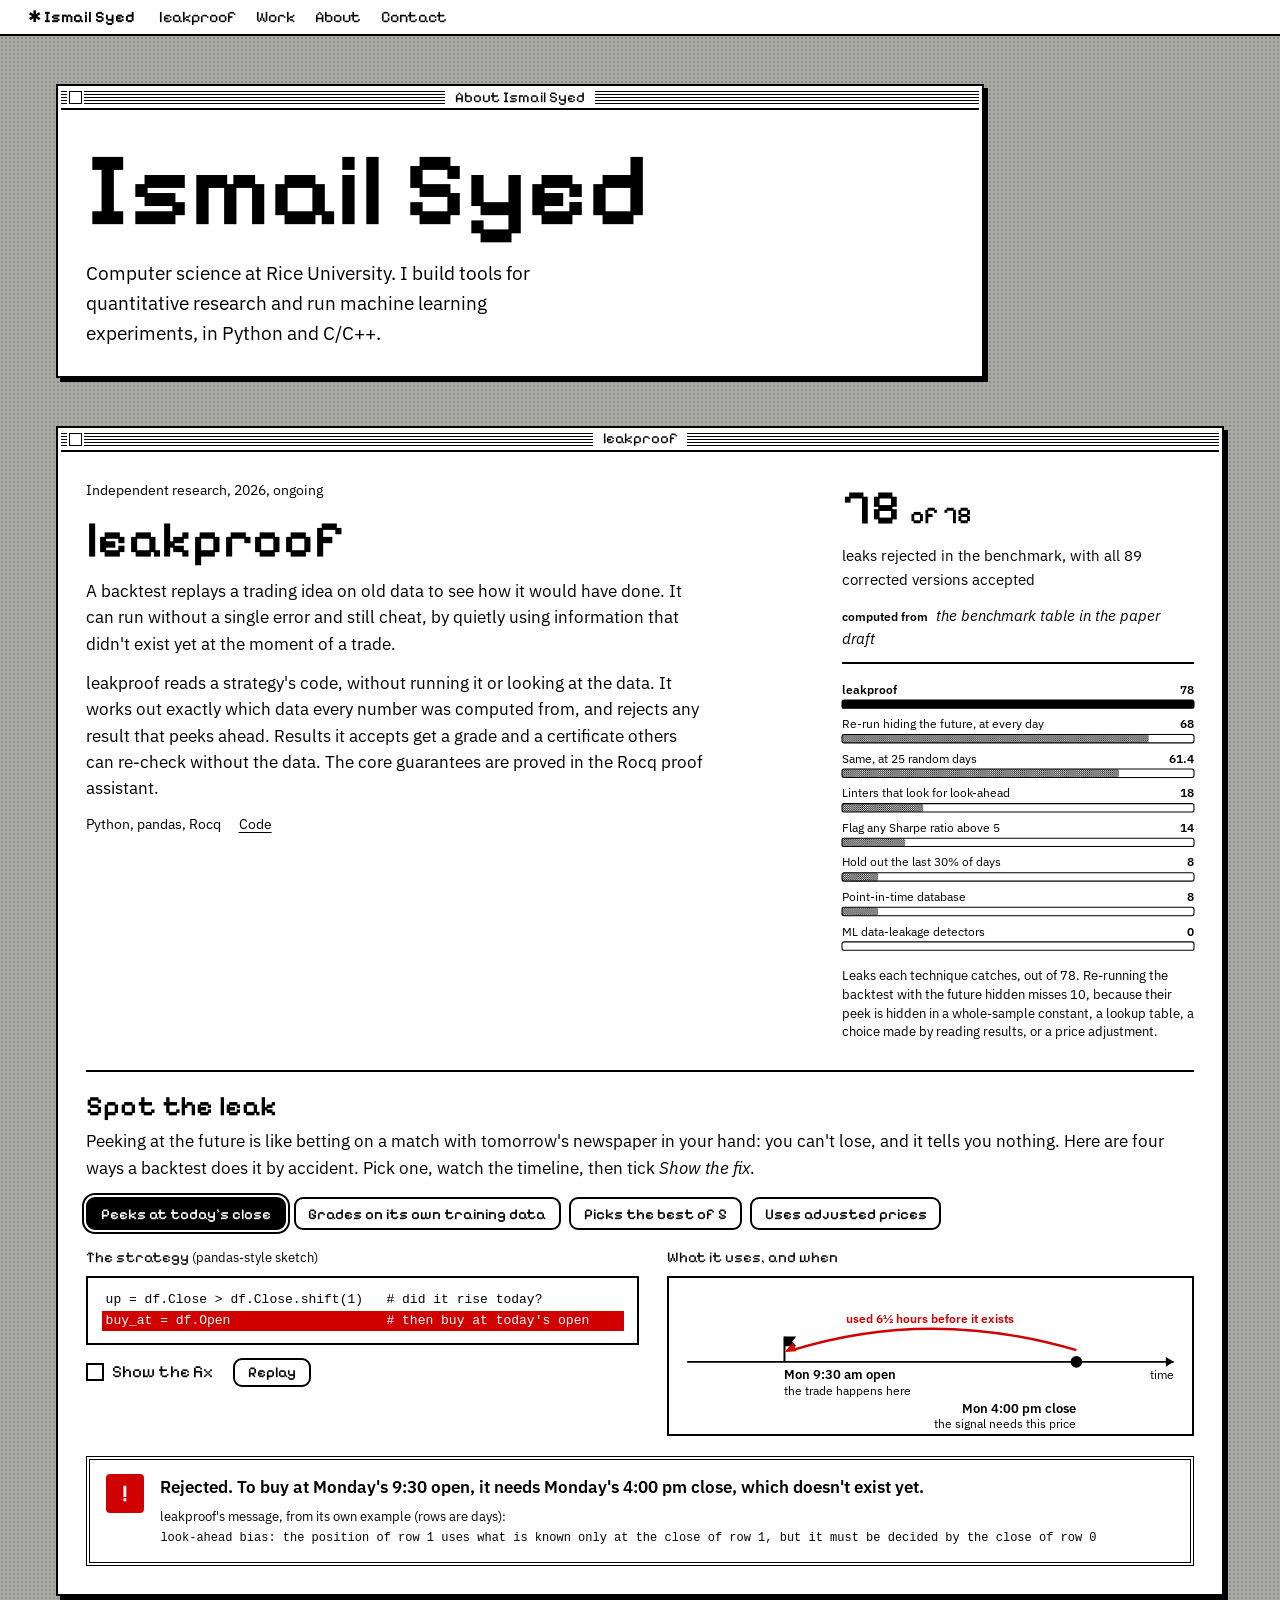
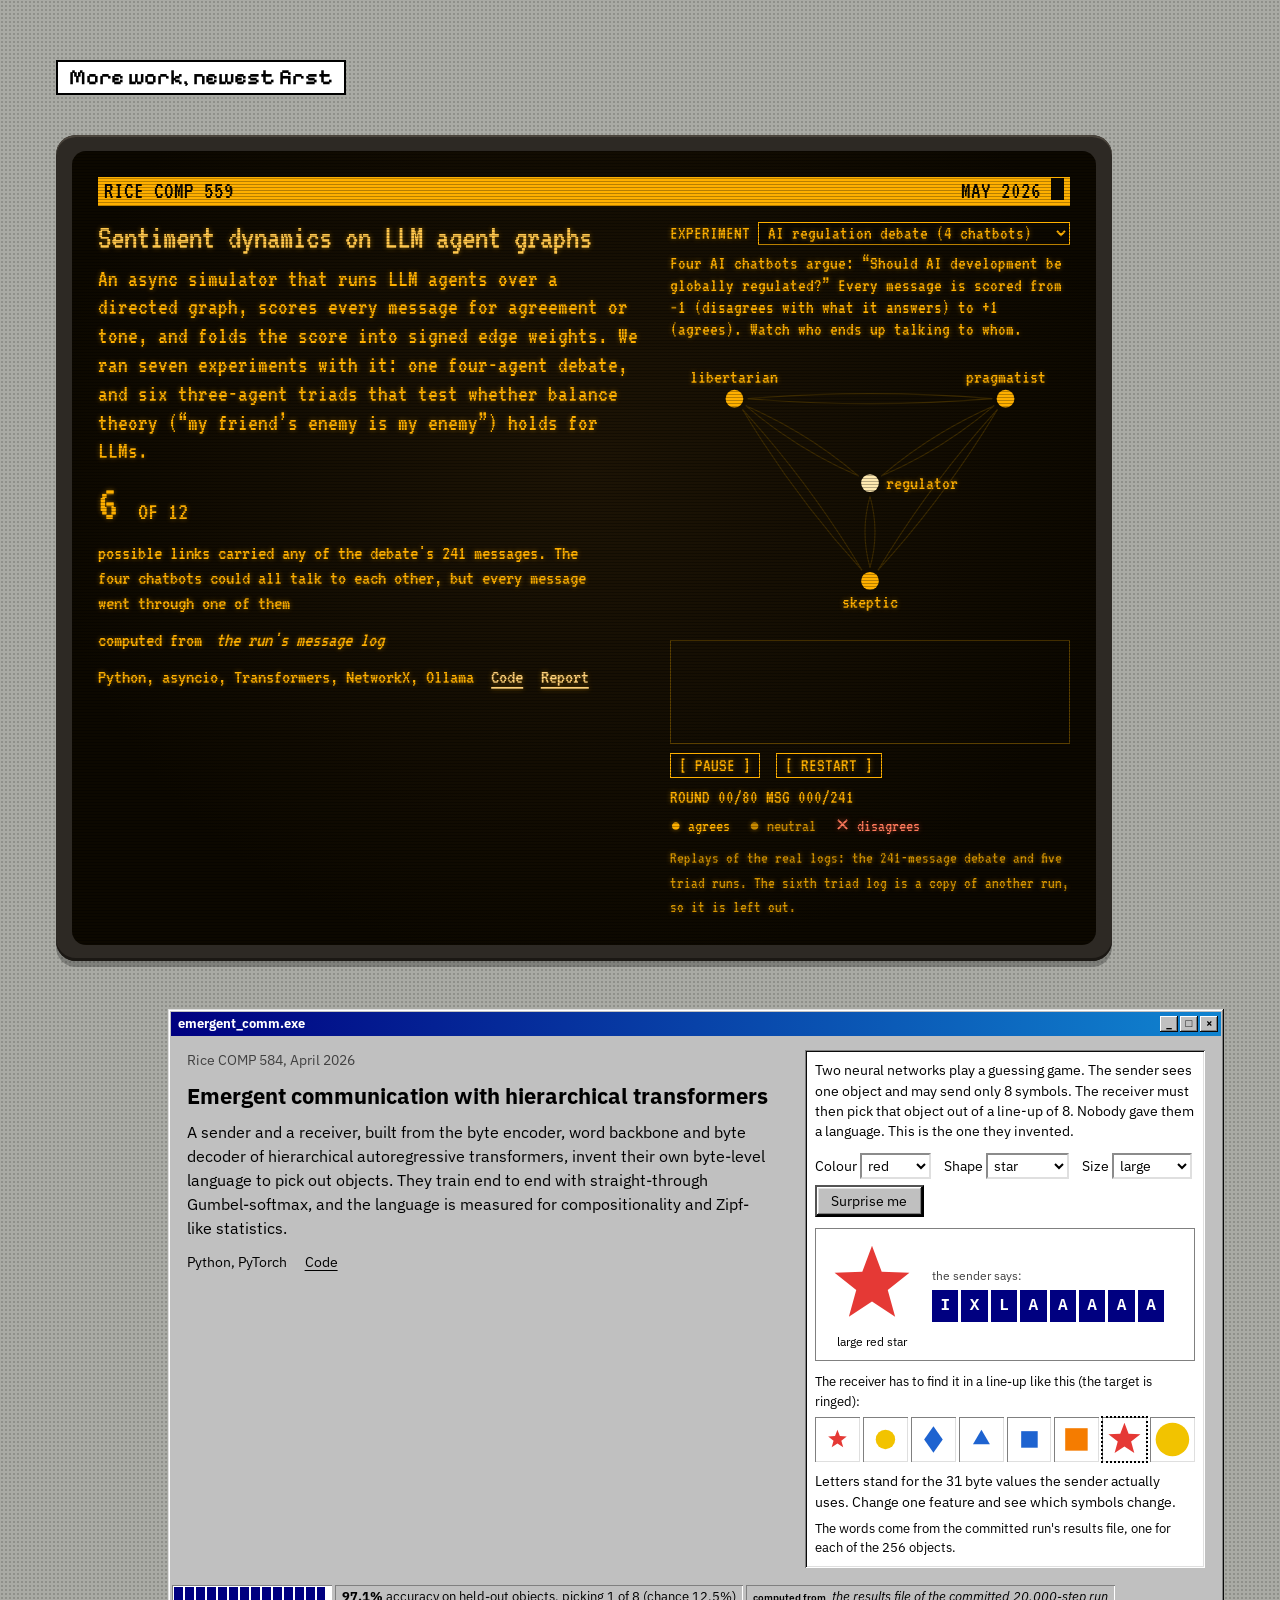
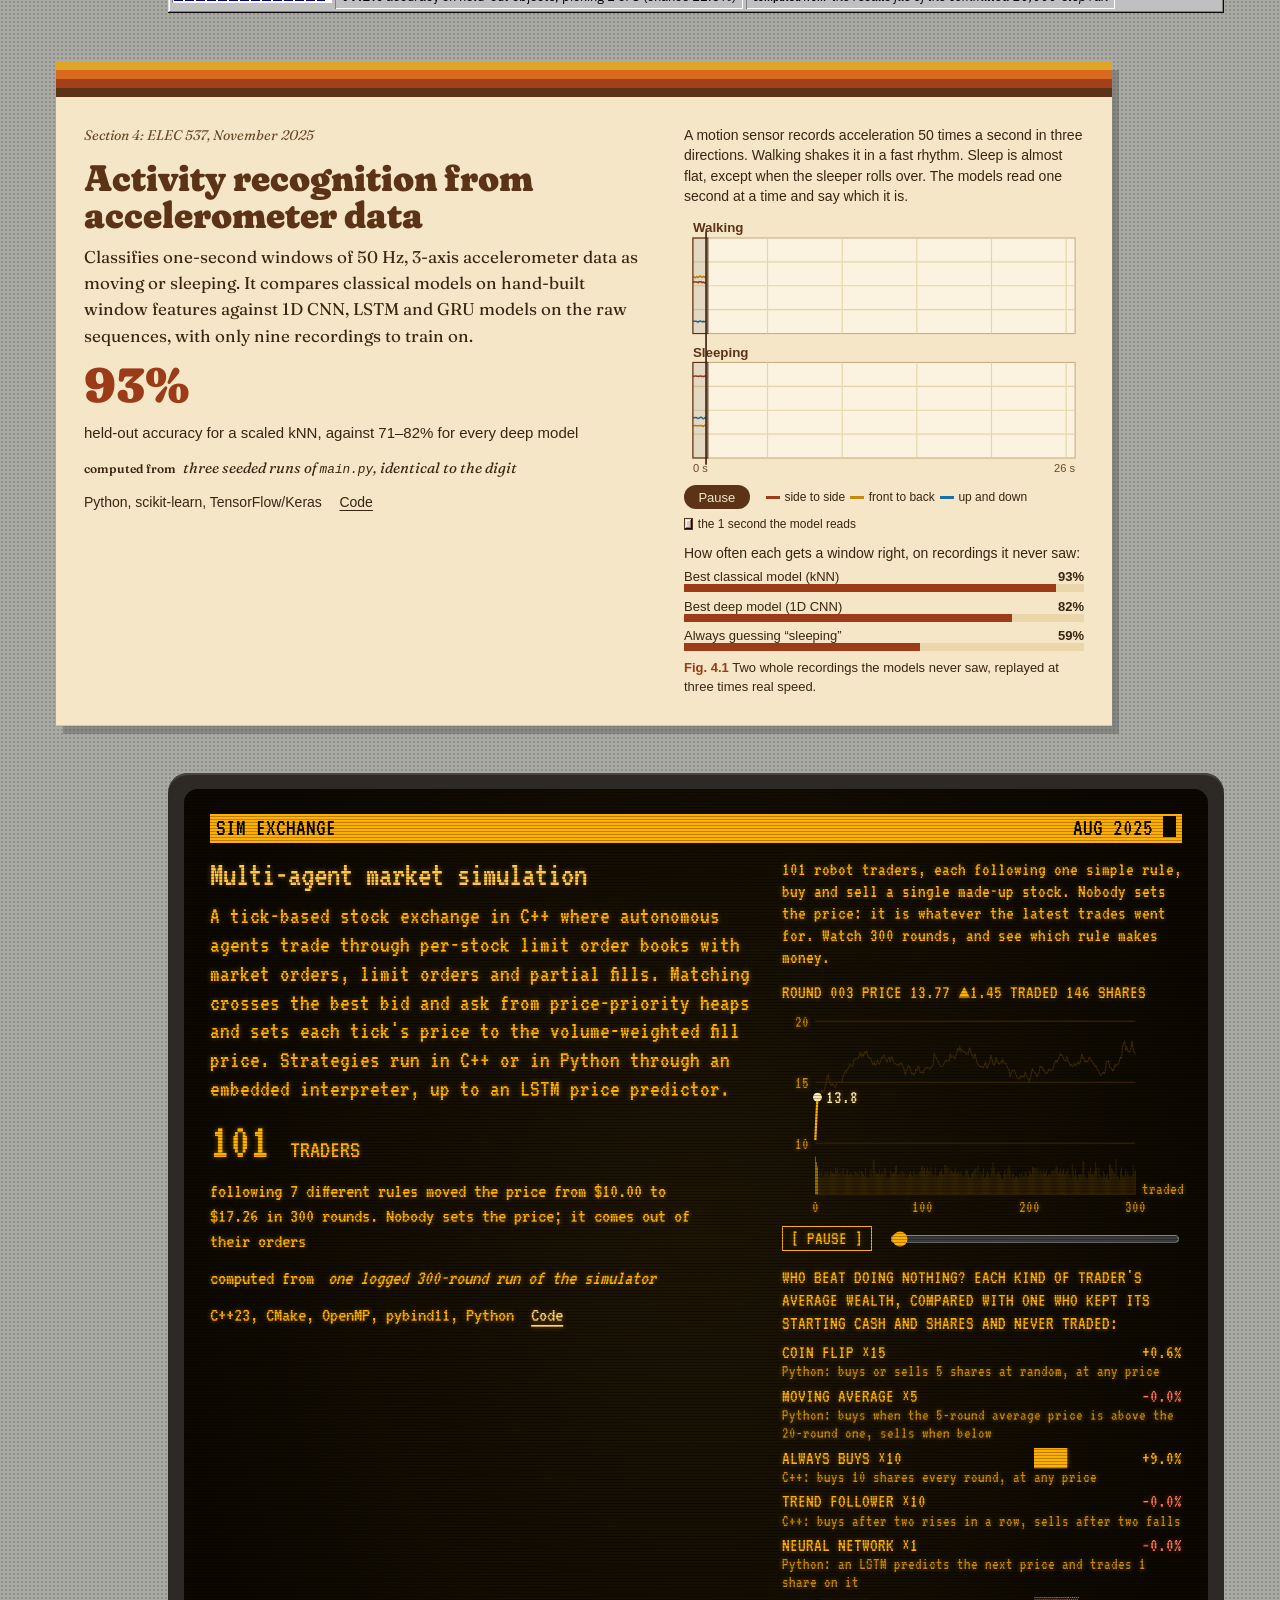
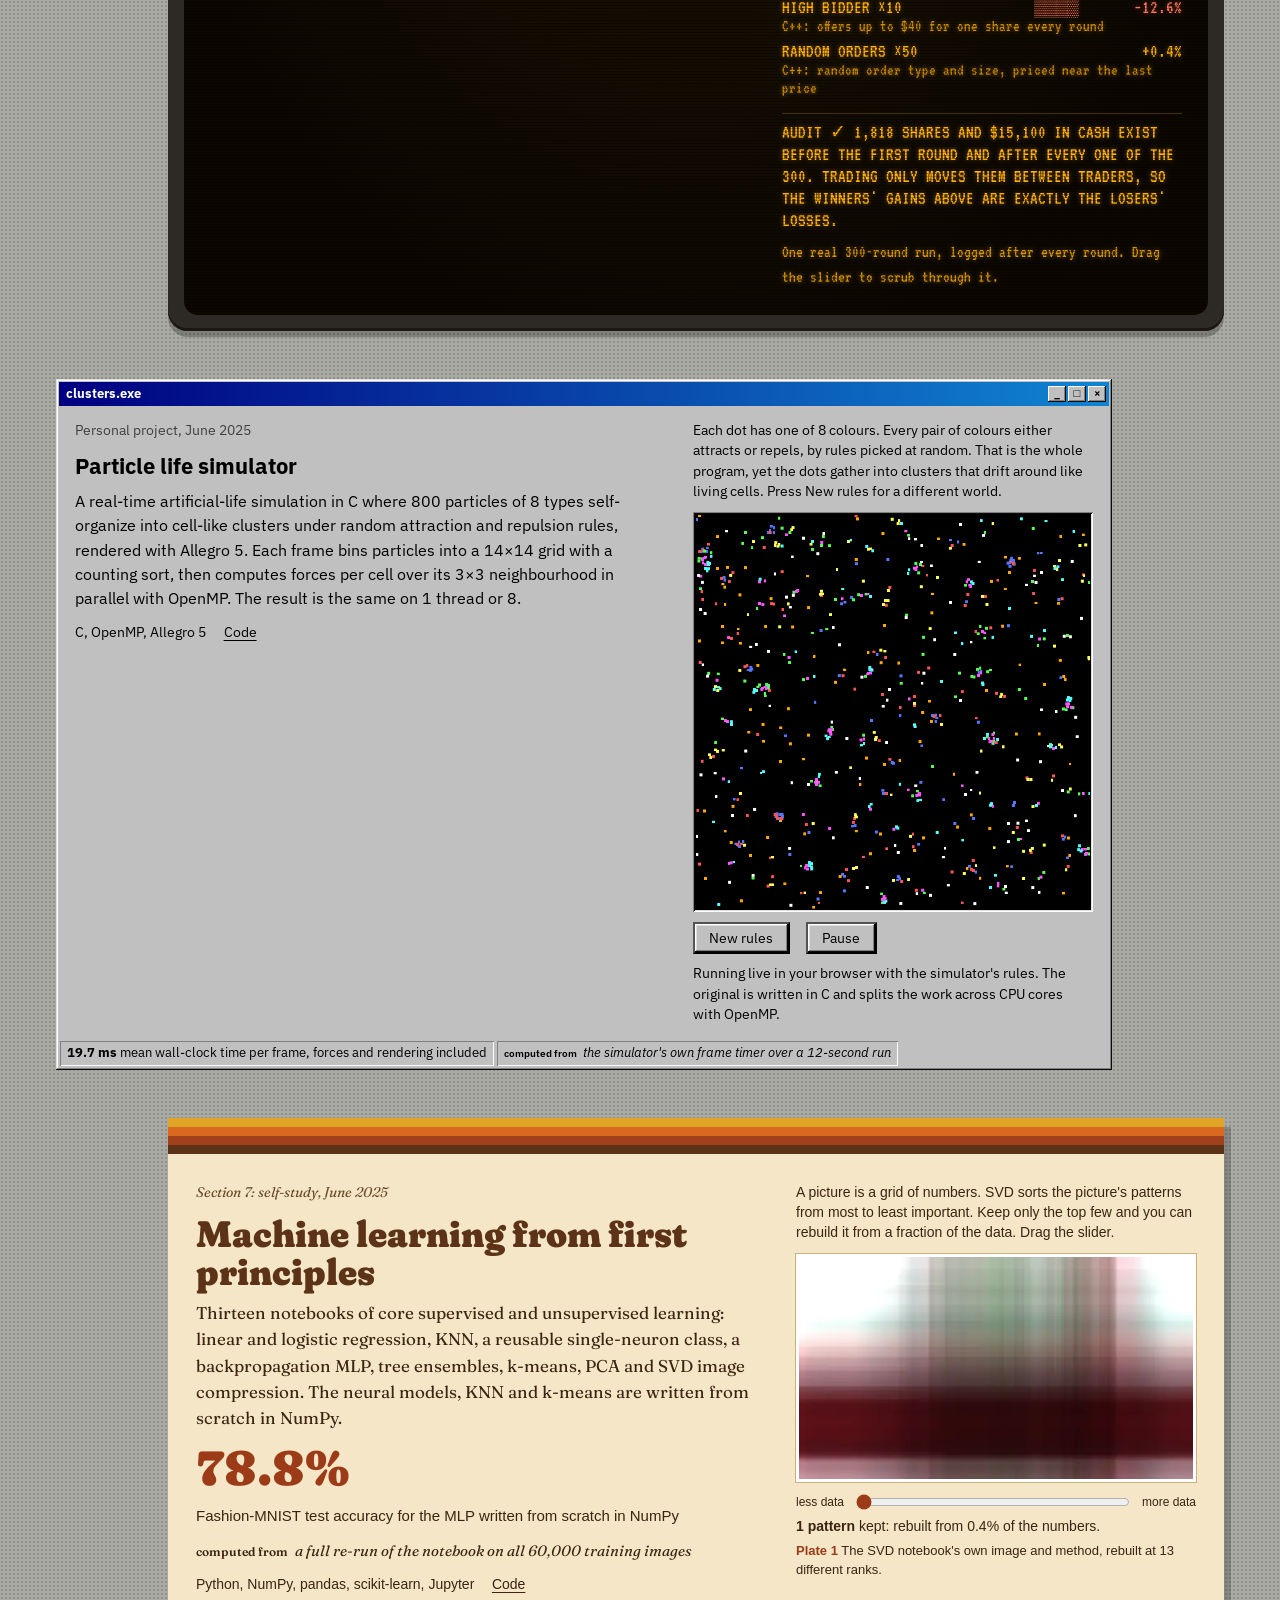
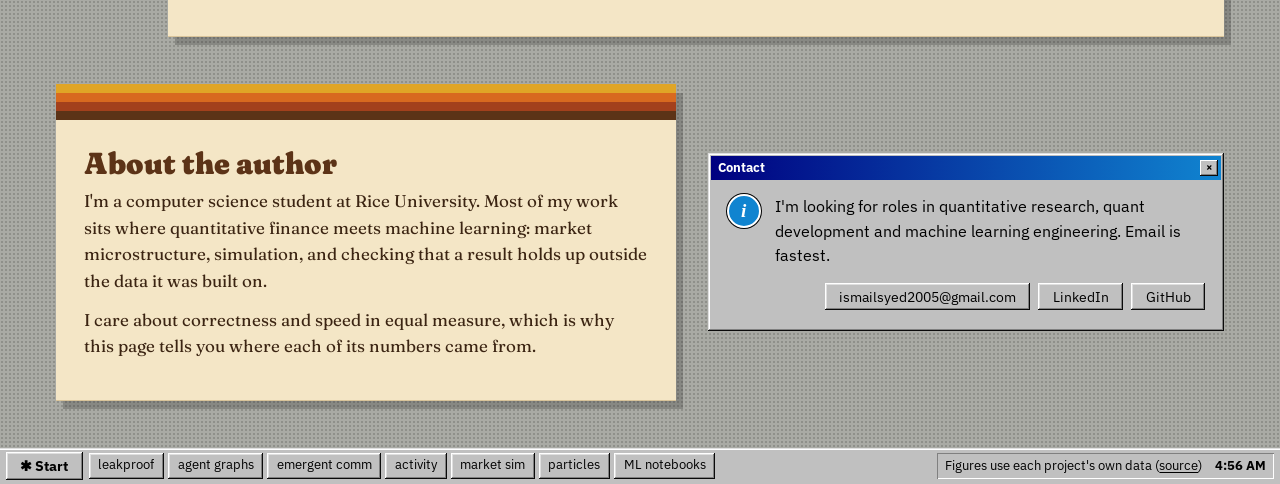
==== commit cfe2d3c8: "Improve sim panels" ====
--- a/index.html
+++ b/index.html
@@ -4,7 +4,7 @@
 <meta charset="utf-8">
 <meta name="viewport" content="width=device-width, initial-scale=1">
 <title>Ismail Syed</title>
-<meta name="description" content="Ismail Syed works on quantitative research tools and machine learning. Every result on this page names what it was computed from.">
+<meta name="description" content="Ismail Syed builds tools for quantitative research and runs machine learning experiments.">
 <link rel="preconnect" href="https://fonts.googleapis.com">
 <link rel="preconnect" href="https://fonts.gstatic.com" crossorigin>
 <link href="https://fonts.googleapis.com/css2?family=Fraunces:opsz,wght,SOFT@9..144,400..900,0..100&family=IBM+Plex+Sans:wght@400;500;600&family=Pixelify+Sans:wght@400;600&family=VT323&display=swap" rel="stylesheet">
@@ -37,7 +37,6 @@
     <div class="mac-body hero-body">
       <h1 id="hero-name">Ismail Syed</h1>
       <p class="role">Computer science at Rice University. I build tools for quantitative research and run machine learning experiments, in Python and C/C++.</p>
-      <p class="pledge">Every result on this page names what it was computed from. And each project opens in a different era of computing: a classic Mac, an 80s terminal, Windows 95 and a 70s lab manual.</p>
     </div>
   </section>
 
@@ -104,9 +103,9 @@
       <div class="proj">
         <div class="proj-text">
           <h3 id="c559-h">Sentiment dynamics on LLM agent graphs</h3>
-          <p>An async simulator that runs LLM agents over a directed graph, scores every message for agreement with an NLI cross-encoder, and folds the score into signed edge weights. We used it to test whether structural balance theory holds for LLM triads.</p>
+          <p>An async simulator that runs LLM agents over a directed graph, scores every message for agreement or tone, and folds the score into signed edge weights. We ran seven experiments with it: one four-agent debate, and six three-agent triads that test whether balance theory (&ldquo;my friend&rsquo;s enemy is my enemy&rdquo;) holds for LLMs.</p>
           <p class="amount">6 <small>OF 12</small></p>
-          <p class="what">possible edges carried any of the 241 messages, every one touching the same agent</p>
+          <p class="what">possible links carried any of the debate's 241 messages. The four chatbots could all talk to each other, but every message went through one of them</p>
           <p class="from"><span>computed from</span> the run's message log</p>
           <p class="links"><span>Python, asyncio, Transformers, NetworkX, Ollama</span><a href="https://github.com/Shmael13/Comp559">Code</a><a href="https://github.com/Shmael13/Comp559/blob/main/Report%20-%20Final%20Up%20to%20Date/Final%20-%20COMP_559_Project.pdf">Report</a></p>
         </div>
@@ -118,7 +117,7 @@
 r79 regulator&gt;libertarian  +0.99  Exactly; without enforceable global treaties&hellip;</pre>
           <svg class="fig-svg " viewBox="0 0 336 214" role="img" aria-labelledby="fig-559-t fig-559-d"><title id="fig-559-t">Who talked to whom in the 80-round debate</title><desc id="fig-559-d">Four agents, fully connected. 241 messages used 6 of 12 directed edges, all touching the regulator: libertarian to regulator: 40; pragmatist to regulator: 41; regulator to libertarian: 40; regulator to pragmatist: 40; regulator to skeptic: 40; skeptic to regulator: 40</desc><defs><marker id="arr" viewBox="0 0 8 8" refX="6" refY="4" markerWidth="7" markerHeight="7" orient="auto-start-reverse"><path class="arrowhead" d="M0,0L8,4L0,8z"/></marker></defs><line class="edge-unused" x1="54" y1="34" x2="282" y2="34"><title>libertarian and pragmatist: no messages either way</title></line><line class="edge-unused" x1="54" y1="34" x2="168" y2="186"><title>libertarian and skeptic: no messages either way</title></line><line class="edge-unused" x1="282" y1="34" x2="168" y2="186"><title>pragmatist and skeptic: no messages either way</title></line><path class="edge" d="M158.6,98.2Q116.6,61.9 65.1,40.8" marker-end="url(#arr)"><title>regulator to libertarian: 40 messages, mean NLI score +0.68</title></path><path class="edge" d="M63.4,39.8Q105.4,76.1 156.9,97.2" marker-end="url(#arr)"><title>libertarian to regulator: 40 messages, mean NLI score +0.84</title></path><path class="edge" d="M177.4,98.2Q228.9,77.2 270.9,40.8" marker-end="url(#arr)"><title>regulator to pragmatist: 40 messages, mean NLI score +0.59</title></path><path class="edge" d="M272.6,39.8Q221.1,60.8 179.1,97.2" marker-end="url(#arr)"><title>pragmatist to regulator: 41 messages, mean NLI score +0.88</title></path><path class="edge" d="M168.0,115.0Q159.0,144.0 168.0,173.0" marker-end="url(#arr)"><title>regulator to skeptic: 40 messages, mean NLI score +0.52</title></path><path class="edge" d="M168.0,175.0Q177.0,146.0 168.0,117.0" marker-end="url(#arr)"><title>skeptic to regulator: 40 messages, mean NLI score +0.79</title></path><circle class="node node-hub" cx="168" cy="104" r="7"><title>regulator</title></circle><text class="lbl strong" x="181" y="108" text-anchor="start">regulator</text><circle class="node" cx="54" cy="34" r="7"><title>libertarian</title></circle><text class="lbl" x="54" y="22" text-anchor="middle">libertarian</text><circle class="node" cx="282" cy="34" r="7"><title>pragmatist</title></circle><text class="lbl" x="282" y="22" text-anchor="middle">pragmatist</text><circle class="node" cx="168" cy="186" r="7"><title>skeptic</title></circle><text class="lbl" x="168" y="206" text-anchor="middle">skeptic</text></svg>
           </div>
-          <figcaption>A replay of the real debate log: 241 messages over 80 rounds, each with its agreement score.</figcaption>
+          <figcaption>Replays of the real logs: the 241-message debate and five triad runs. The sixth triad log is a copy of another run, so it is left out.</figcaption>
         </figure>
       </div>
     </div>
@@ -174,14 +173,14 @@
         <div class="proj-text">
           <h3 id="mk-h">Multi-agent market simulation</h3>
           <p>A tick-based stock exchange in C++ where autonomous agents trade through per-stock limit order books with market orders, limit orders and partial fills. Matching crosses the best bid and ask from price-priority heaps and sets each tick's price to the volume-weighted fill price. Strategies run in C++ or in Python through an embedded interpreter, up to an LSTM price predictor.</p>
-          <p class="amount">0 <small>OF 320</small></p>
-          <p class="what">ticks where total shares or cash changed: nothing is created or lost</p>
-          <p class="from"><span>computed from</span> a check after every tick of a 320-tick run</p>
+          <p class="amount">101 <small>TRADERS</small></p>
+          <p class="what">following 7 different rules moved the price from $10.00 to $17.26 in 300 rounds. Nobody sets the price; it comes out of their orders</p>
+          <p class="from"><span>computed from</span> one logged 300-round run of the simulator</p>
           <p class="links"><span>C++23, CMake, OpenMP, pybind11, Python</span><a href="https://github.com/Shmael13/MyProjects/tree/main/Economic_Models/Multi_Agent_Market_Simulation">Code</a></p>
         </div>
         <figure class="fig">
-          <div class="viz" data-viz="ticker"><svg class="fig-svg " viewBox="0 0 336 180" role="img" aria-labelledby="fig-mk-t fig-mk-d"><title id="fig-mk-t">Stock price by tick</title><desc id="fig-mk-d">Price starts at 10.3, peaks at 20.2 and ends at 14.9 after 300 ticks.</desc><line class="grid" x1="30" x2="292" y1="158.0" y2="158.0"/><text class="tick" x="24" y="162.0" text-anchor="end">10</text><line class="grid" x1="30" x2="292" y1="108.7" y2="108.7"/><text class="tick" x="24" y="112.7" text-anchor="end">15</text><line class="grid" x1="30" x2="292" y1="59.3" y2="59.3"/><text class="tick" x="24" y="63.3" text-anchor="end">20</text><line class="grid" x1="30" x2="292" y1="10.0" y2="10.0"/><text class="tick" x="24" y="14.0" text-anchor="end">25</text><text class="tick" x="30.0" y="174" text-anchor="middle">0</text><text class="tick" x="117.6" y="174" text-anchor="middle">100</text><text class="tick" x="205.3" y="174" text-anchor="middle">200</text><text class="tick" x="292.0" y="174" text-anchor="middle">300</text><path class="line s1-stroke" d="M30.0,155.1L30.9,153.2L31.8,152.4L32.6,146.5L33.5,123.7L34.4,126.6L35.3,127.6L36.1,125.1L37.0,122.1L37.9,115.4L38.8,113.6L39.6,110.3L40.5,108.2L41.4,108.2L42.3,107.0L43.1,103.7L44.0,101.8L44.9,97.8L45.8,94.7L46.6,95.7L47.5,98.3L48.4,96.2L49.3,92.4L50.2,95.9L51.0,91.7L51.9,88.9L52.8,83.8L53.7,75.9L54.5,77.6L55.4,77.7L56.3,78.9L57.2,77.3L58.0,74.6L58.9,76.6L59.8,74.8L60.7,73.5L61.5,70.6L62.4,72.9L63.3,68.8L64.2,66.4L65.1,61.3L65.9,63.2L66.8,59.8L67.7,60.9L68.6,62.3L69.4,67.2L70.3,68.4L71.2,70.9L72.1,67.5L72.9,64.6L73.8,64.6L74.7,64.0L75.6,67.8L76.4,65.1L77.3,66.8L78.2,67.4L79.1,62.4L79.9,63.8L80.8,66.1L81.7,68.2L82.6,70.3L83.5,70.9L84.3,73.1L85.2,74.5L86.1,78.3L87.0,75.4L87.8,74.5L88.7,72.3L89.6,72.2L90.5,70.3L91.3,72.4L92.2,67.9L93.1,61.7L94.0,64.6L94.8,67.3L95.7,69.5L96.6,70.6L97.5,68.9L98.3,66.9L99.2,64.6L100.1,66.3L101.0,66.8L101.9,67.8L102.7,63.5L103.6,66.1L104.5,66.6L105.4,69.4L106.2,69.0L107.1,69.4L108.0,67.3L108.9,67.7L109.7,67.9L110.6,62.9L111.5,69.1L112.4,70.8L113.2,70.2L114.1,76.7L115.0,81.8L115.9,83.5L116.7,81.0L117.6,80.5L118.5,82.2L119.4,80.9L120.3,81.4L121.1,84.3L122.0,80.1L122.9,83.7L123.8,82.4L124.6,84.5L125.5,84.6L126.4,86.3L127.3,86.4L128.1,85.2L129.0,82.6L129.9,81.2L130.8,81.1L131.6,83.2L132.5,83.6L133.4,84.1L134.3,84.8L135.2,82.7L136.0,84.8L136.9,86.7L137.8,84.1L138.7,81.1L139.5,83.6L140.4,80.2L141.3,79.4L142.2,81.5L143.0,77.4L143.9,76.4L144.8,77.8L145.7,75.2L146.5,70.2L147.4,72.0L148.3,70.7L149.2,70.8L150.0,69.3L150.9,65.2L151.8,69.1L152.7,68.9L153.6,68.4L154.4,70.4L155.3,71.9L156.2,71.0L157.1,71.9L157.9,66.9L158.8,68.2L159.7,67.9L160.6,67.8L161.4,63.5L162.3,62.5L163.2,59.3L164.1,61.1L164.9,59.0L165.8,57.2L166.7,62.1L167.6,62.0L168.4,62.7L169.3,58.9L170.2,61.5L171.1,60.3L172.0,62.3L172.8,61.0L173.7,62.9L174.6,64.5L175.5,66.4L176.3,65.8L177.2,65.0L178.1,68.6L179.0,68.1L179.8,66.5L180.7,62.0L181.6,61.5L182.5,59.1L183.3,63.7L184.2,65.1L185.1,65.7L186.0,67.3L186.8,64.8L187.7,66.5L188.6,70.6L189.5,66.2L190.4,60.6L191.2,59.3L192.1,65.2L193.0,66.3L193.9,65.0L194.7,61.1L195.6,66.5L196.5,71.0L197.4,75.4L198.2,78.1L199.1,79.4L200.0,79.1L200.9,79.9L201.7,81.5L202.6,80.8L203.5,81.8L204.4,85.6L205.3,88.5L206.1,90.7L207.0,88.3L207.9,89.2L208.8,86.2L209.6,87.4L210.5,89.9L211.4,92.5L212.3,89.8L213.1,91.0L214.0,89.8L214.9,94.0L215.8,94.8L216.6,96.5L217.5,94.8L218.4,95.1L219.3,94.7L220.1,93.8L221.0,96.8L221.9,96.9L222.8,97.9L223.7,93.5L224.5,95.7L225.4,95.0L226.3,96.4L227.2,94.2L228.0,97.2L228.9,99.9L229.8,94.8L230.7,93.3L231.5,94.8L232.4,97.6L233.3,99.3L234.2,101.5L235.0,102.9L235.9,102.9L236.8,98.4L237.7,96.2L238.5,97.1L239.4,98.6L240.3,97.8L241.2,100.1L242.1,97.4L242.9,100.0L243.8,99.5L244.7,101.0L245.6,96.4L246.4,93.0L247.3,98.4L248.2,98.2L249.1,99.4L249.9,101.4L250.8,104.2L251.7,100.3L252.6,98.1L253.4,95.1L254.3,95.2L255.2,93.3L256.1,98.6L256.9,99.1L257.8,97.3L258.7,96.1L259.6,95.1L260.5,95.2L261.3,91.7L262.2,90.0L263.1,89.8L264.0,94.4L264.8,95.7L265.7,97.1L266.6,95.4L267.5,92.4L268.3,93.5L269.2,94.5L270.1,95.5L271.0,96.2L271.8,94.9L272.7,94.6L273.6,96.3L274.5,96.1L275.4,97.6L276.2,96.9L277.1,96.1L278.0,98.4L278.9,100.7L279.7,101.9L280.6,105.2L281.5,105.3L282.4,104.2L283.2,104.8L284.1,106.8L285.0,108.6L285.9,109.6L286.7,109.5L287.6,105.9L288.5,107.9L289.4,108.3L290.2,108.9L291.1,108.9L292.0,110.1"/><circle class="dot s1" cx="292.0" cy="110.1" r="4"/><text class="val" x="300.0" y="114.1">14.9</text><rect class="hit" x="25.6" y="10" width="8.8" height="148"><title>tick 0: price 10.29</title></rect><rect class="hit" x="34.4" y="10" width="8.8" height="148"><title>tick 10: price 14.50</title></rect><rect class="hit" x="43.1" y="10" width="8.8" height="148"><title>tick 20: price 16.05</title></rect><rect class="hit" x="51.9" y="10" width="8.8" height="148"><title>tick 30: price 18.02</title></rect><rect class="hit" x="60.7" y="10" width="8.8" height="148"><title>tick 40: price 19.80</title></rect><rect class="hit" x="69.4" y="10" width="8.8" height="148"><title>tick 50: price 19.47</title></rect><rect class="hit" x="78.2" y="10" width="8.8" height="148"><title>tick 60: price 18.89</title></rect><rect class="hit" x="87.0" y="10" width="8.8" height="148"><title>tick 70: price 18.67</title></rect><rect class="hit" x="95.7" y="10" width="8.8" height="148"><title>tick 80: price 19.29</title></rect><rect class="hit" x="104.5" y="10" width="8.8" height="148"><title>tick 90: price 19.15</title></rect><rect class="hit" x="113.2" y="10" width="8.8" height="148"><title>tick 100: price 17.86</title></rect><rect class="hit" x="122.0" y="10" width="8.8" height="148"><title>tick 110: price 17.26</title></rect><rect class="hit" x="130.8" y="10" width="8.8" height="148"><title>tick 120: price 17.63</title></rect><rect class="hit" x="139.5" y="10" width="8.8" height="148"><title>tick 130: price 18.27</title></rect><rect class="hit" x="148.3" y="10" width="8.8" height="148"><title>tick 140: price 19.03</title></rect><rect class="hit" x="157.1" y="10" width="8.8" height="148"><title>tick 150: price 19.58</title></rect><rect class="hit" x="165.8" y="10" width="8.8" height="148"><title>tick 160: price 19.78</title></rect><rect class="hit" x="174.6" y="10" width="8.8" height="148"><title>tick 170: price 19.11</title></rect><rect class="hit" x="183.3" y="10" width="8.8" height="148"><title>tick 180: price 19.27</title></rect><rect class="hit" x="192.1" y="10" width="8.8" height="148"><title>tick 190: price 18.82</title></rect><rect class="hit" x="200.9" y="10" width="8.8" height="148"><title>tick 200: price 17.04</title></rect><rect class="hit" x="209.6" y="10" width="8.8" height="148"><title>tick 210: price 16.92</title></rect><rect class="hit" x="218.4" y="10" width="8.8" height="148"><title>tick 220: price 16.09</title></rect><rect class="hit" x="227.2" y="10" width="8.8" height="148"><title>tick 230: price 16.41</title></rect><rect class="hit" x="235.9" y="10" width="8.8" height="148"><title>tick 240: price 16.10</title></rect><rect class="hit" x="244.7" y="10" width="8.8" height="148"><title>tick 250: price 15.94</title></rect><rect class="hit" x="253.4" y="10" width="8.8" height="148"><title>tick 260: price 16.15</title></rect><rect class="hit" x="262.2" y="10" width="8.8" height="148"><title>tick 270: price 16.34</title></rect><rect class="hit" x="271.0" y="10" width="8.8" height="148"><title>tick 280: price 16.13</title></rect><rect class="hit" x="279.7" y="10" width="8.8" height="148"><title>tick 290: price 15.19</title></rect></svg></div>
-          <figcaption>The price from one real 300-round run of the simulator. Drag the slider to scrub.</figcaption>
+          <div class="viz" data-viz="ticker"><svg class="fig-svg " viewBox="0 0 336 180" role="img" aria-labelledby="fig-mk-t fig-mk-d"><title id="fig-mk-t">Stock price by tick</title><desc id="fig-mk-d">Price starts at 10.3, peaks at 18.4 and ends at 17.3 after 300 ticks.</desc><line class="grid" x1="30" x2="292" y1="158.0" y2="158.0"/><text class="tick" x="24" y="162.0" text-anchor="end">10</text><line class="grid" x1="30" x2="292" y1="121.0" y2="121.0"/><text class="tick" x="24" y="125.0" text-anchor="end">12.5</text><line class="grid" x1="30" x2="292" y1="84.0" y2="84.0"/><text class="tick" x="24" y="88.0" text-anchor="end">15</text><line class="grid" x1="30" x2="292" y1="47.0" y2="47.0"/><text class="tick" x="24" y="51.0" text-anchor="end">17.5</text><line class="grid" x1="30" x2="292" y1="10.0" y2="10.0"/><text class="tick" x="24" y="14.0" text-anchor="end">20</text><text class="tick" x="30.0" y="174" text-anchor="middle">0</text><text class="tick" x="117.6" y="174" text-anchor="middle">100</text><text class="tick" x="205.3" y="174" text-anchor="middle">200</text><text class="tick" x="292.0" y="174" text-anchor="middle">300</text><path class="line s1-stroke" d="M30.0,154.1L30.9,123.5L31.8,102.1L32.6,99.9L33.5,96.7L34.4,98.1L35.3,94.0L36.1,96.1L37.0,95.7L37.9,88.8L38.8,86.1L39.6,76.8L40.5,74.7L41.4,83.1L42.3,86.8L43.1,87.8L44.0,85.5L44.9,88.0L45.8,90.0L46.6,89.8L47.5,85.2L48.4,84.6L49.3,83.7L50.2,84.0L51.0,84.1L51.9,83.1L52.8,76.0L53.7,74.2L54.5,70.3L55.4,71.6L56.3,67.8L57.2,66.8L58.0,62.3L58.9,64.1L59.8,63.5L60.7,64.6L61.5,56.2L62.4,55.8L63.3,56.3L64.2,56.2L65.1,55.3L65.9,51.8L66.8,47.4L67.7,54.0L68.6,49.8L69.4,52.5L70.3,47.5L71.2,49.0L72.1,46.4L72.9,51.9L73.8,54.8L74.7,54.4L75.6,56.0L76.4,60.3L77.3,62.9L78.2,59.5L79.1,63.7L79.9,62.0L80.8,57.5L81.7,60.7L82.6,62.1L83.5,58.0L84.3,53.6L85.2,54.7L86.1,51.3L87.0,53.7L87.8,56.7L88.7,59.6L89.6,55.1L90.5,53.8L91.3,59.8L92.2,53.2L93.1,54.5L94.0,59.7L94.8,61.3L95.7,61.6L96.6,63.1L97.5,63.0L98.3,64.3L99.2,61.3L100.1,60.2L101.0,62.8L101.9,65.3L102.7,68.7L103.6,74.4L104.5,70.1L105.4,67.5L106.2,63.5L107.1,65.5L108.0,69.2L108.9,73.9L109.7,73.2L110.6,75.4L111.5,73.5L112.4,68.7L113.2,69.5L114.1,64.3L115.0,66.1L115.9,72.5L116.7,72.3L117.6,71.1L118.5,72.9L119.4,68.7L120.3,66.1L121.1,67.4L122.0,66.4L122.9,66.7L123.8,68.4L124.6,66.3L125.5,64.7L126.4,63.3L127.3,48.5L128.1,53.7L129.0,54.6L129.9,57.2L130.8,59.3L131.6,62.8L132.5,64.6L133.4,64.9L134.3,64.4L135.2,61.8L136.0,59.3L136.9,57.2L137.8,58.2L138.7,57.5L139.5,58.4L140.4,50.4L141.3,53.8L142.2,52.7L143.0,52.4L143.9,55.5L144.8,53.2L145.7,49.5L146.5,43.5L147.4,45.7L148.3,41.4L149.2,46.6L150.0,44.6L150.9,46.3L151.8,47.3L152.7,47.2L153.6,50.3L154.4,48.7L155.3,49.9L156.2,42.9L157.1,45.3L157.9,50.2L158.8,52.6L159.7,55.3L160.6,49.2L161.4,54.1L162.3,59.3L163.2,63.2L164.1,63.4L164.9,65.2L165.8,64.8L166.7,65.4L167.6,66.4L168.4,63.2L169.3,59.9L170.2,65.7L171.1,66.7L172.0,62.2L172.8,58.7L173.7,51.1L174.6,56.1L175.5,61.6L176.3,63.6L177.2,59.8L178.1,54.0L179.0,59.8L179.8,60.7L180.7,62.1L181.6,59.6L182.5,60.3L183.3,56.2L184.2,60.5L185.1,61.2L186.0,61.2L186.8,64.8L187.7,67.2L188.6,69.3L189.5,77.4L190.4,72.6L191.2,69.5L192.1,70.6L193.0,69.3L193.9,73.4L194.7,76.7L195.6,78.8L196.5,80.1L197.4,79.7L198.2,76.2L199.1,77.8L200.0,76.9L200.9,78.1L201.7,72.1L202.6,75.2L203.5,78.1L204.4,79.7L205.3,83.5L206.1,78.7L207.0,71.8L207.9,68.2L208.8,71.2L209.6,72.1L210.5,73.9L211.4,77.5L212.3,75.4L213.1,72.4L214.0,64.8L214.9,65.4L215.8,65.5L216.6,70.0L217.5,69.8L218.4,72.4L219.3,73.8L220.1,72.6L221.0,68.3L221.9,69.1L222.8,69.9L223.7,69.2L224.5,69.0L225.4,63.7L226.3,59.2L227.2,57.5L228.0,60.0L228.9,55.8L229.8,53.2L230.7,49.2L231.5,51.1L232.4,51.9L233.3,56.0L234.2,57.3L235.0,58.3L235.9,52.2L236.8,59.0L237.7,59.9L238.5,64.0L239.4,62.6L240.3,64.6L241.2,64.1L242.1,61.7L242.9,64.0L243.8,63.4L244.7,59.8L245.6,60.2L246.4,61.8L247.3,57.2L248.2,49.5L249.1,54.7L249.9,54.5L250.8,59.1L251.7,58.0L252.6,59.6L253.4,57.6L254.3,53.7L255.2,55.7L256.1,58.8L256.9,60.1L257.8,60.6L258.7,64.5L259.6,64.0L260.5,66.4L261.3,69.5L262.2,71.3L263.1,74.8L264.0,76.1L264.8,73.3L265.7,71.8L266.6,73.7L267.5,71.0L268.3,58.9L269.2,59.4L270.1,58.2L271.0,65.6L271.8,66.7L272.7,68.2L273.6,70.5L274.5,68.4L275.4,62.7L276.2,65.0L277.1,62.1L278.0,61.9L278.9,58.8L279.7,53.8L280.6,54.9L281.5,41.8L282.4,37.2L283.2,34.6L284.1,46.1L285.0,40.2L285.9,46.3L286.7,47.0L287.6,47.3L288.5,42.6L289.4,33.9L290.2,44.7L291.1,47.2L292.0,50.5"/><circle class="dot s1" cx="292.0" cy="50.5" r="4"/><text class="val" x="300.0" y="54.5">17.3</text><rect class="hit" x="25.6" y="10" width="8.8" height="148"><title>tick 0: price 10.26</title></rect><rect class="hit" x="34.4" y="10" width="8.8" height="148"><title>tick 10: price 14.86</title></rect><rect class="hit" x="43.1" y="10" width="8.8" height="148"><title>tick 20: price 14.92</title></rect><rect class="hit" x="51.9" y="10" width="8.8" height="148"><title>tick 30: price 16.10</title></rect><rect class="hit" x="60.7" y="10" width="8.8" height="148"><title>tick 40: price 16.94</title></rect><rect class="hit" x="69.4" y="10" width="8.8" height="148"><title>tick 50: price 16.97</title></rect><rect class="hit" x="78.2" y="10" width="8.8" height="148"><title>tick 60: price 16.48</title></rect><rect class="hit" x="87.0" y="10" width="8.8" height="148"><title>tick 70: price 16.63</title></rect><rect class="hit" x="95.7" y="10" width="8.8" height="148"><title>tick 80: price 16.61</title></rect><rect class="hit" x="104.5" y="10" width="8.8" height="148"><title>tick 90: price 15.69</title></rect><rect class="hit" x="113.2" y="10" width="8.8" height="148"><title>tick 100: price 15.87</title></rect><rect class="hit" x="122.0" y="10" width="8.8" height="148"><title>tick 110: price 16.40</title></rect><rect class="hit" x="130.8" y="10" width="8.8" height="148"><title>tick 120: price 16.50</title></rect><rect class="hit" x="139.5" y="10" width="8.8" height="148"><title>tick 130: price 16.93</title></rect><rect class="hit" x="148.3" y="10" width="8.8" height="148"><title>tick 140: price 17.49</title></rect><rect class="hit" x="157.1" y="10" width="8.8" height="148"><title>tick 150: price 17.02</title></rect><rect class="hit" x="165.8" y="10" width="8.8" height="148"><title>tick 160: price 16.24</title></rect><rect class="hit" x="174.6" y="10" width="8.8" height="148"><title>tick 170: price 16.64</title></rect><rect class="hit" x="183.3" y="10" width="8.8" height="148"><title>tick 180: price 16.13</title></rect><rect class="hit" x="192.1" y="10" width="8.8" height="148"><title>tick 190: price 15.27</title></rect><rect class="hit" x="200.9" y="10" width="8.8" height="148"><title>tick 200: price 15.04</title></rect><rect class="hit" x="209.6" y="10" width="8.8" height="148"><title>tick 210: price 16.29</title></rect><rect class="hit" x="218.4" y="10" width="8.8" height="148"><title>tick 220: price 15.95</title></rect><rect class="hit" x="227.2" y="10" width="8.8" height="148"><title>tick 230: price 17.23</title></rect><rect class="hit" x="235.9" y="10" width="8.8" height="148"><title>tick 240: price 16.31</title></rect><rect class="hit" x="244.7" y="10" width="8.8" height="148"><title>tick 250: price 16.98</title></rect><rect class="hit" x="253.4" y="10" width="8.8" height="148"><title>tick 260: price 16.58</title></rect><rect class="hit" x="262.2" y="10" width="8.8" height="148"><title>tick 270: price 15.70</title></rect><rect class="hit" x="271.0" y="10" width="8.8" height="148"><title>tick 280: price 16.44</title></rect><rect class="hit" x="279.7" y="10" width="8.8" height="148"><title>tick 290: price 17.56</title></rect></svg></div>
+          <figcaption>One real 300-round run, logged after every round. Drag the slider to scrub through it.</figcaption>
         </figure>
       </div>
     </div>
--- a/style.css
+++ b/style.css
@@ -133,8 +133,7 @@
 
 .hero { max-width: 58rem; }
 .hero h1 { font-size: clamp(3rem, 10vw, 6.5rem); letter-spacing: -0.01em; margin-bottom: 1rem; }
-.hero .role { font-size: 1.2rem; margin: 0 0 1rem; max-width: 46ch; }
-.hero .pledge { margin: 0; padding-top: 0.75rem; border-top: 2px solid #000; max-width: 60ch; font-size: 0.9375rem; }
+.hero .role { font-size: 1.2rem; margin: 0; max-width: 46ch; }
 
 .lp-top { display: grid; grid-template-columns: minmax(0, 1fr) minmax(0, 22rem); gap: 1.5rem 2.5rem; }
 .lp-top h2 { font-size: clamp(2.2rem, 5vw, 3.2rem); margin: 0.2rem 0 0.8rem; }
@@ -219,7 +218,7 @@
   box-shadow: inset 0 2px 0 #4a443c, inset 0 -3px 0 #1b1814, 0 6px 0 rgba(0, 0, 0, 0.25);
 }
 .term-screen {
-  position: relative; overflow: hidden; border-radius: 14px;
+  position: relative; overflow: hidden; overflow: clip; border-radius: 14px;
   padding: clamp(1rem, 2.5vw, 1.6rem);
   background: radial-gradient(ellipse at 50% 40%, #1d1405 0%, #0c0800 75%);
   color: #ffb000; font-family: var(--crt); font-size: 1.5rem; line-height: 1.2;
@@ -345,6 +344,10 @@
 .tray { margin: 0 0 0 auto; padding: 3px 8px; box-shadow: inset 1px 1px #808080, inset -1px -1px #fff; }
 
 /* ---------------------------------------------------------------- small screens */
+/* On wide screens the text keeps pace beside a tall figure. */
+@media (min-width: 961px) {
+  .proj > .proj-text { position: sticky; top: 3.4rem; }
+}
 @media (max-width: 960px) {
   .proj, .lp-top, .spot-panel, .closing { grid-template-columns: 1fr; }
   .desk > article { max-width: none; }
@@ -383,6 +386,12 @@
 .d-node.hub { fill: #ffe9b0; }
 .d-name { font-family: var(--crt); font-size: 18px; fill: #ffb000; }
 .d-count { font-family: var(--crt); font-size: 14px; fill: #c98a00; }
+.d-told { font-family: var(--crt); font-size: 15px; fill: #ffd27a; }
+.viz-pick { display: flex; flex-wrap: wrap; align-items: center; gap: 0.5rem; margin-bottom: 0.5rem; font-size: 1.2rem; }
+.viz-pick select {
+  flex: 1; min-width: 0; font: inherit; color: #ffb000; background: #0c0800; border: 1px solid #ffb000;
+  padding: 0 0.3rem; text-shadow: inherit;
+}
 .d-pulse { fill: #ffe9b0; }
 .d-pulse.neutral { fill: #c98a00; }
 .d-pulse.dis { fill: none; stroke: #ff5a3c; stroke-width: 2.5; stroke-linecap: round; }
@@ -392,6 +401,17 @@
 .tick-svg .t-ghost { fill: none; stroke: #3d2b00; stroke-width: 1; }
 .tick-svg .t-line { fill: none; stroke: #ffb000; stroke-width: 2; stroke-linejoin: round; }
 .tick-svg .t-head { fill: #ffe9b0; }
+.tick-svg .t-vol { fill: #3d2b00; }
+.tick-svg .t-vol.on { fill: #c98a00; }
+.board-head { margin-top: 0.9rem; }
+.board { margin-top: 0.3rem; font-family: var(--crt); font-size: 1.2rem; line-height: 1.1; }
+.b-row { display: grid; grid-template-columns: minmax(0, 1fr) 12ch 6ch; gap: 0 0.6ch; align-items: baseline; padding: 0.15rem 0; }
+.b-name { white-space: nowrap; }
+.b-bar { white-space: nowrap; overflow: hidden; letter-spacing: -0.02em; }
+.b-pct { text-align: right; }
+.b-bar.loss, .b-pct.loss { color: #ff7a5c; text-shadow: 0 0 5px rgba(255, 90, 60, 0.5); }
+.b-rule { grid-column: 1 / -1; font-size: 1.02rem; color: #c98a00; }
+.audit { margin-top: 0.8rem; padding-top: 0.5rem; border-top: 1px solid #5a3f00; }
 .tick-svg .t-tag { font-family: var(--crt); font-size: 17px; fill: #ffe9b0; }
 .term input[type="range"] { flex: 1; min-width: 7rem; accent-color: #ffb000; }
 .cursor { display: inline-block; width: 0.55em; height: 0.9em; background: currentColor; vertical-align: -0.08em; animation: blink 1.1s steps(1) infinite; }
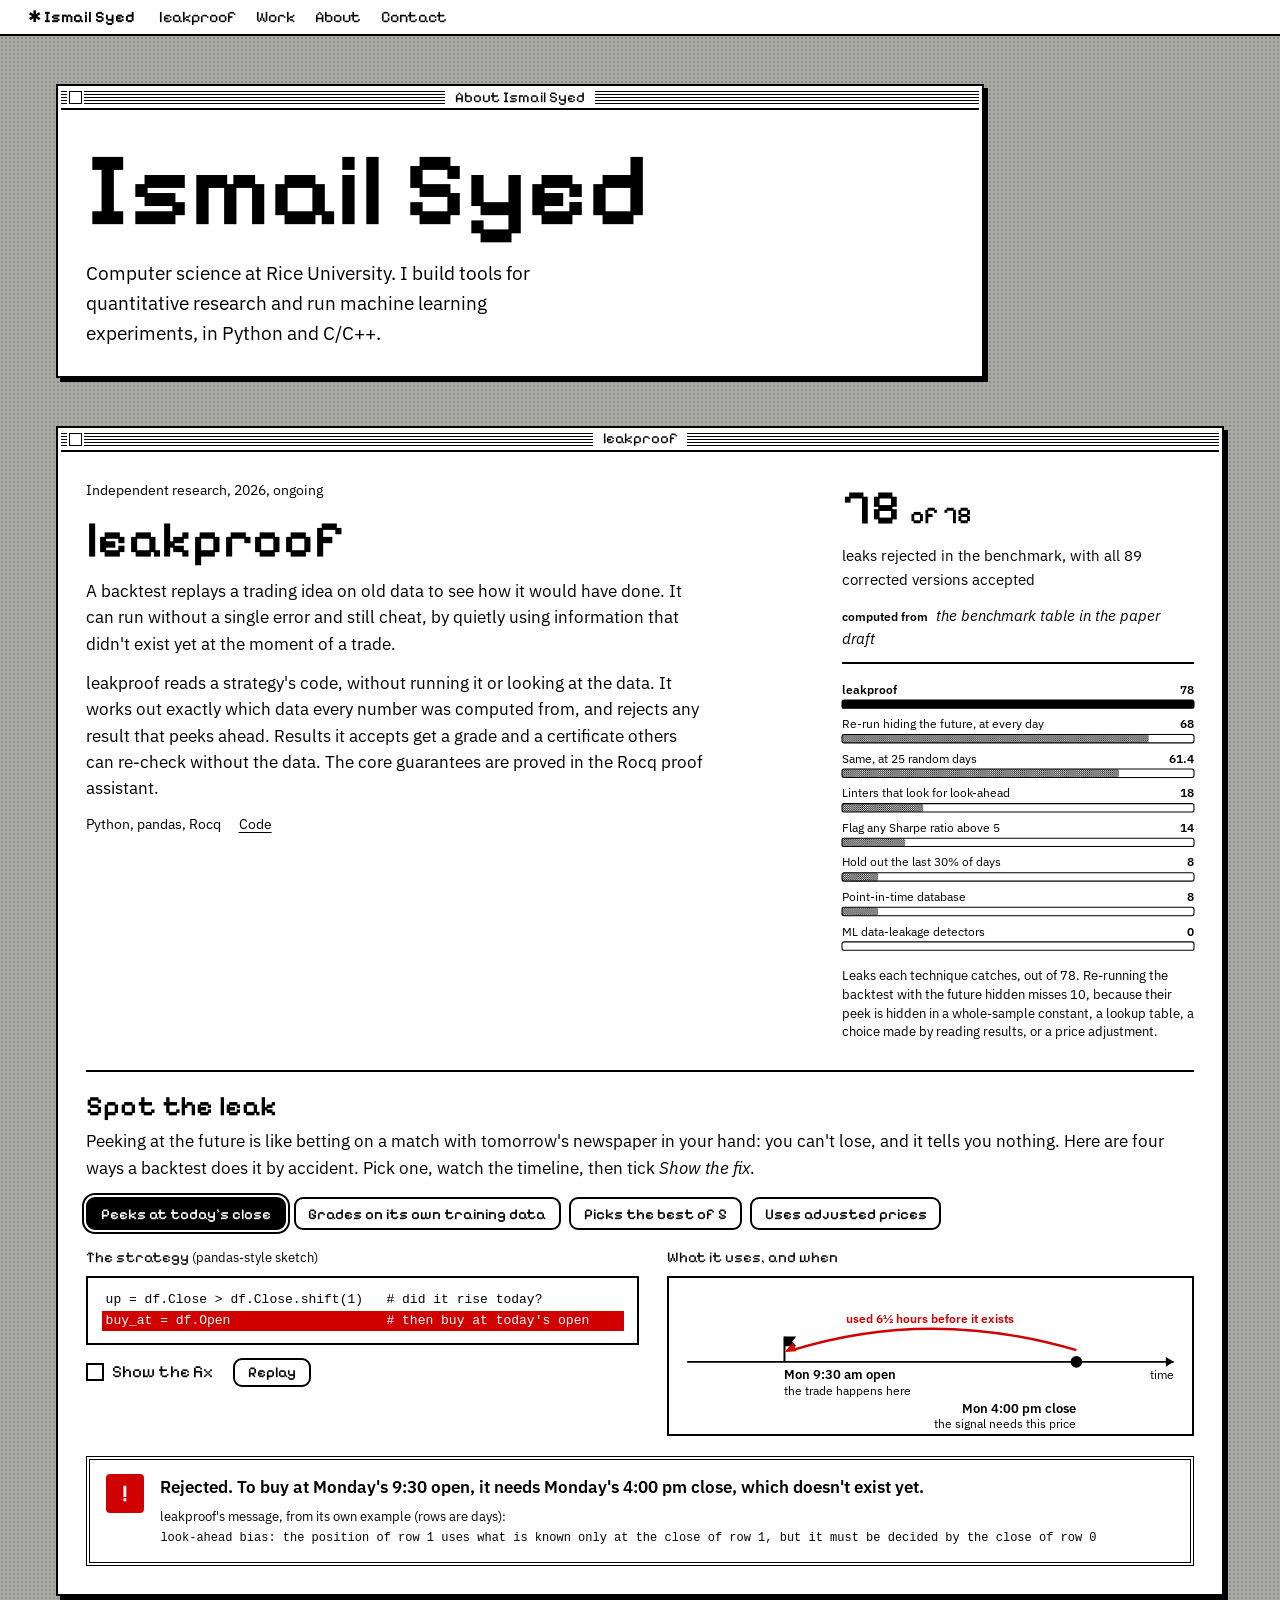
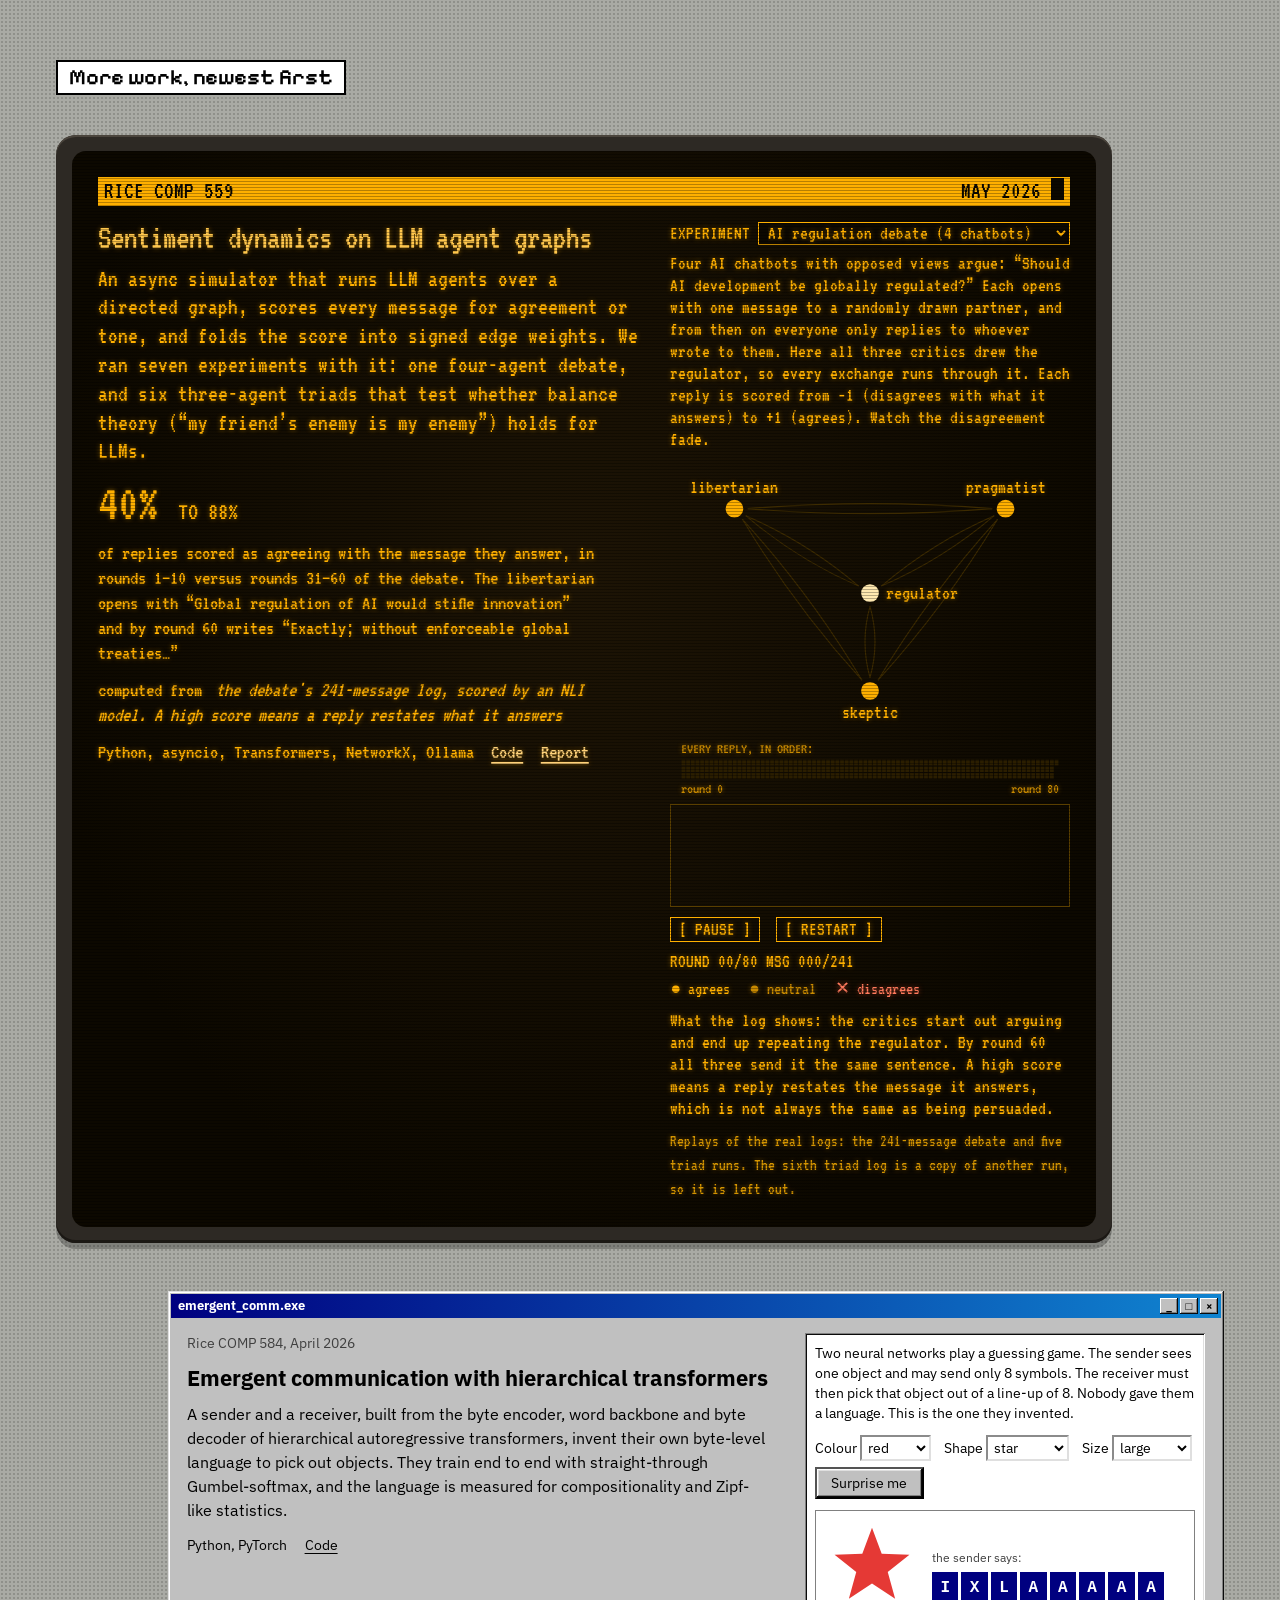
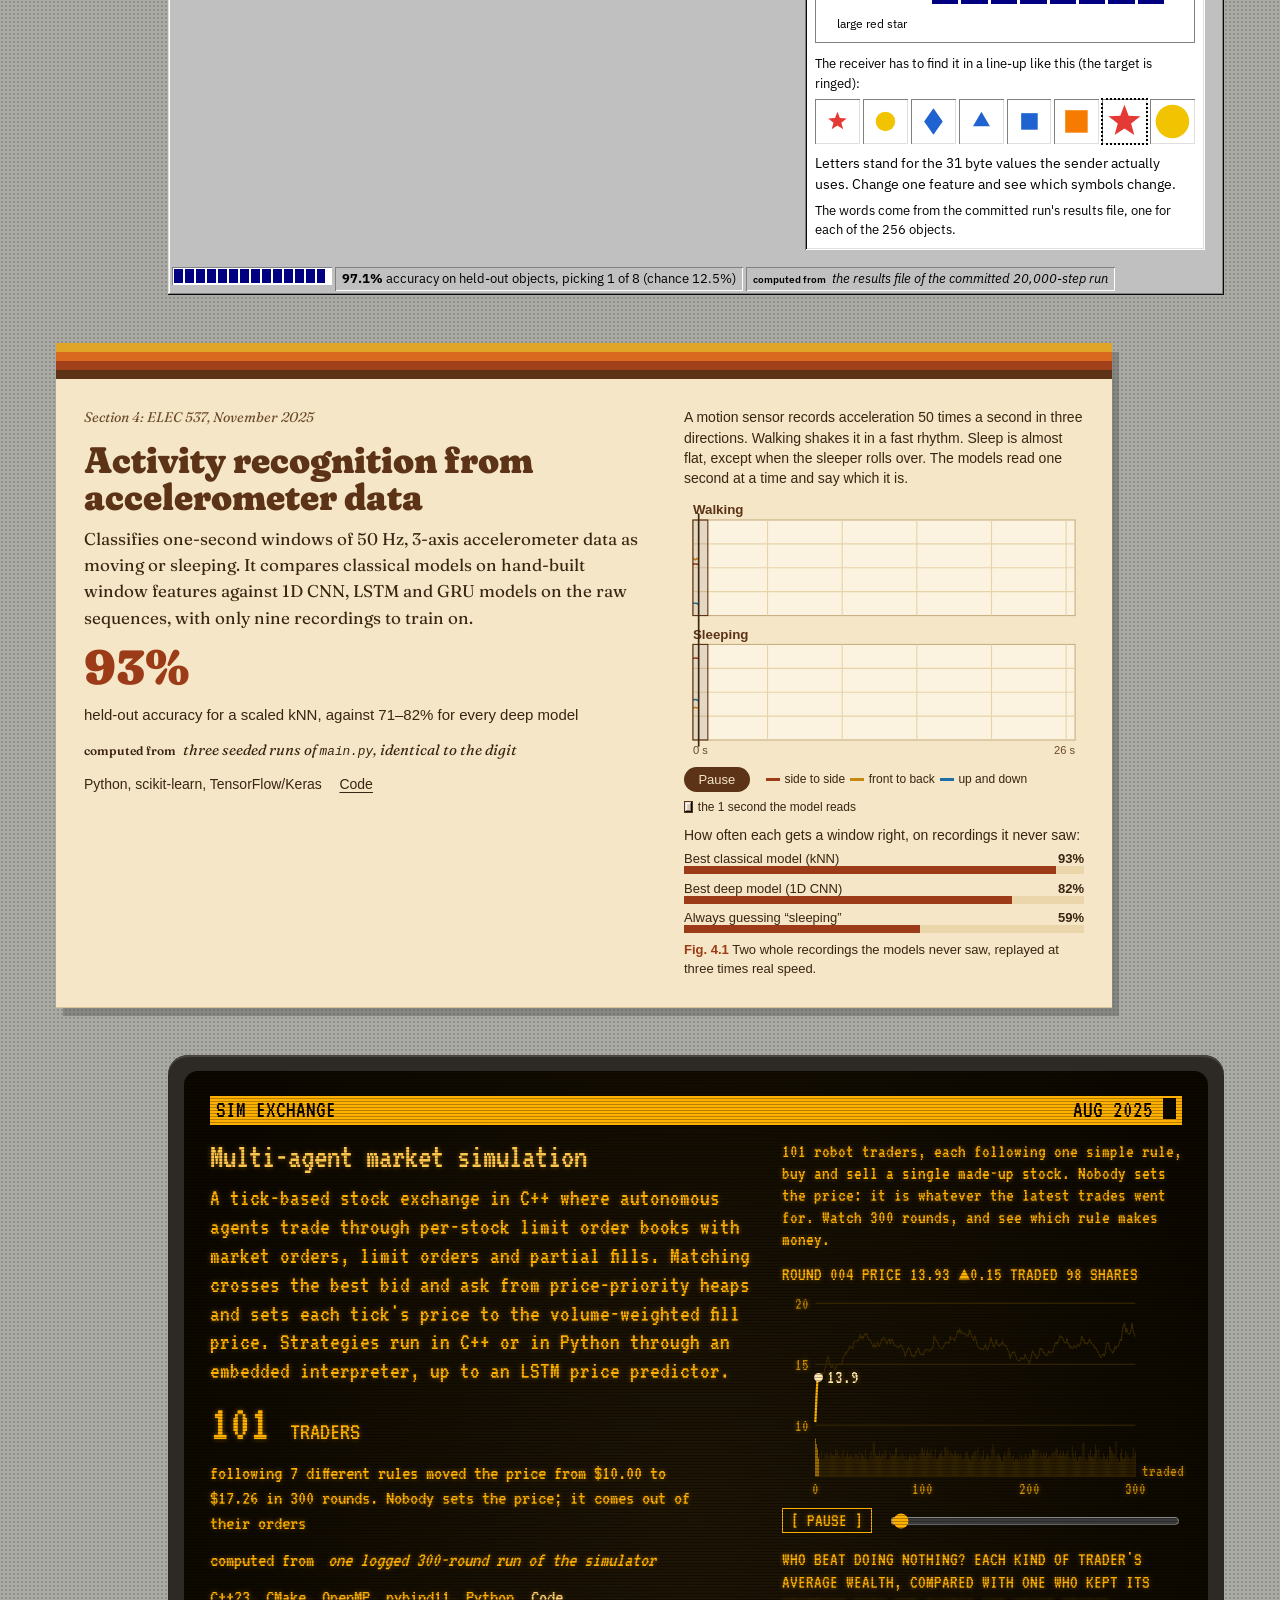
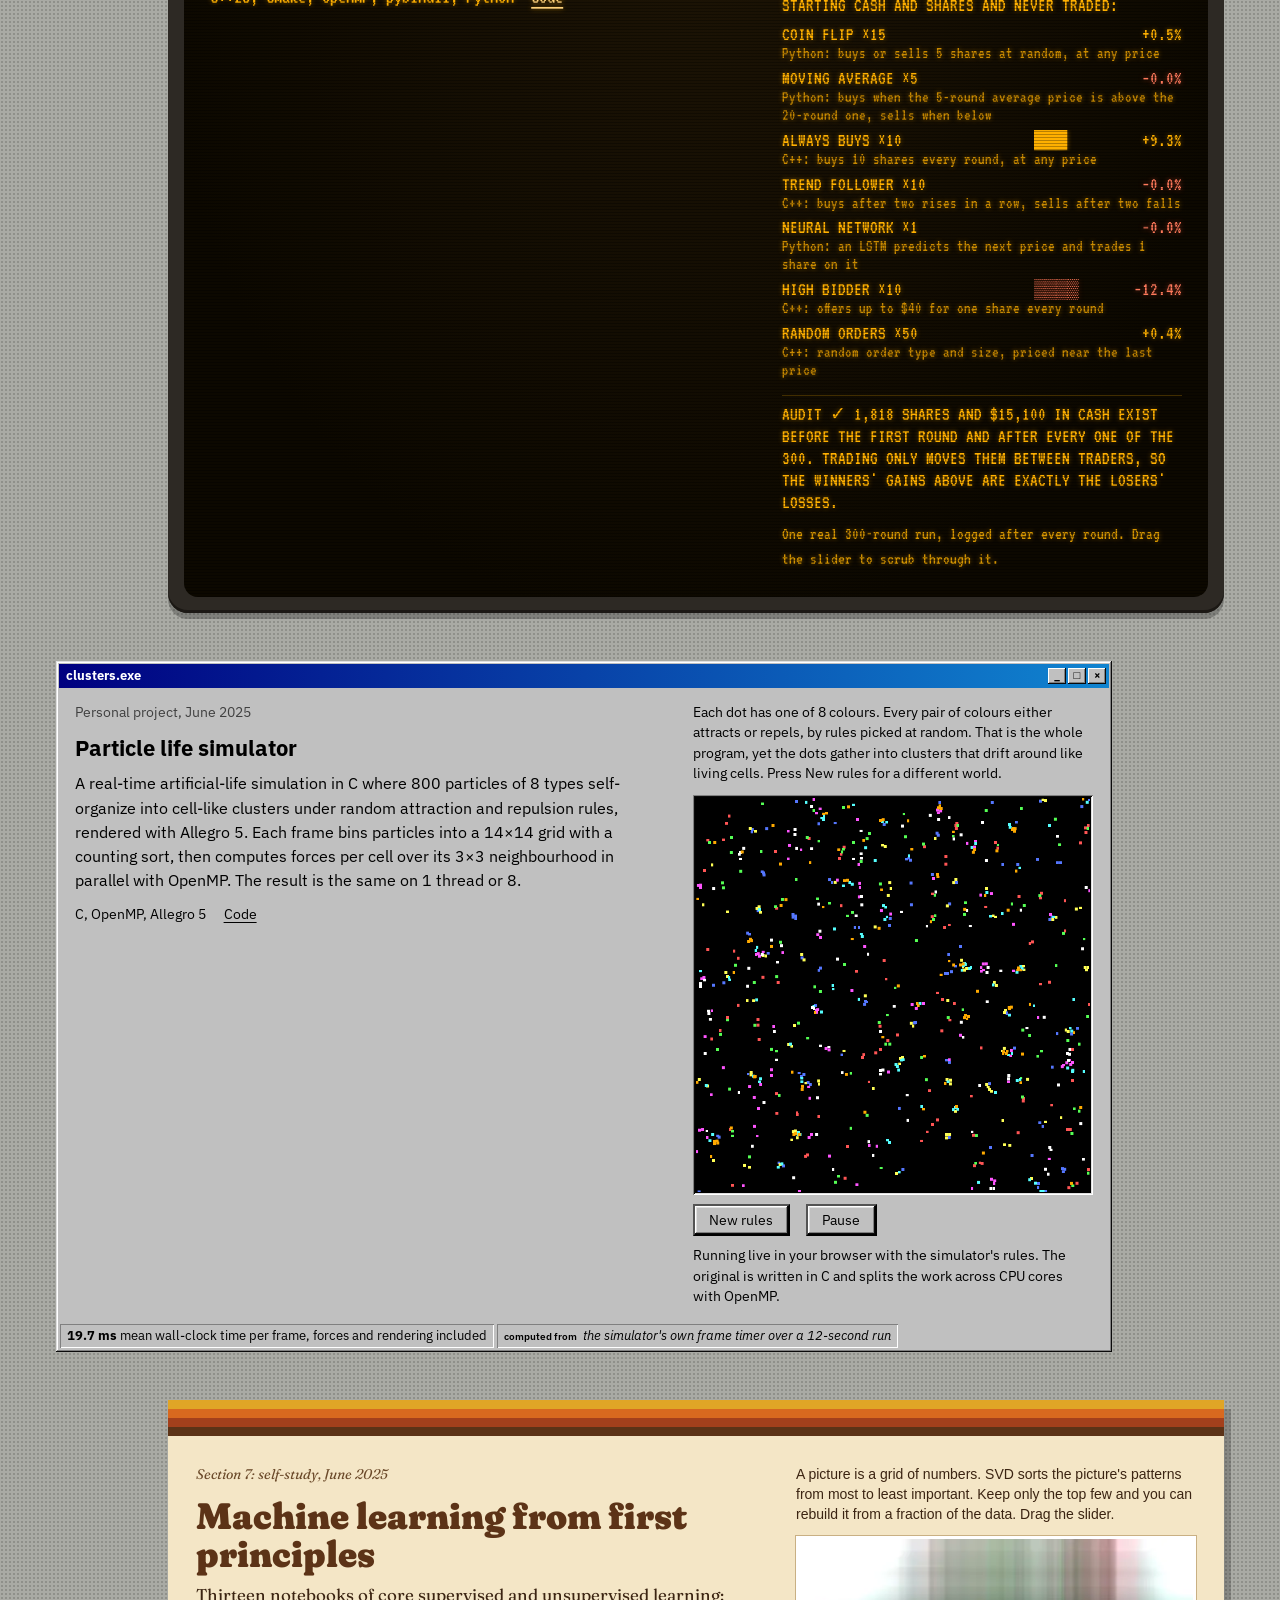
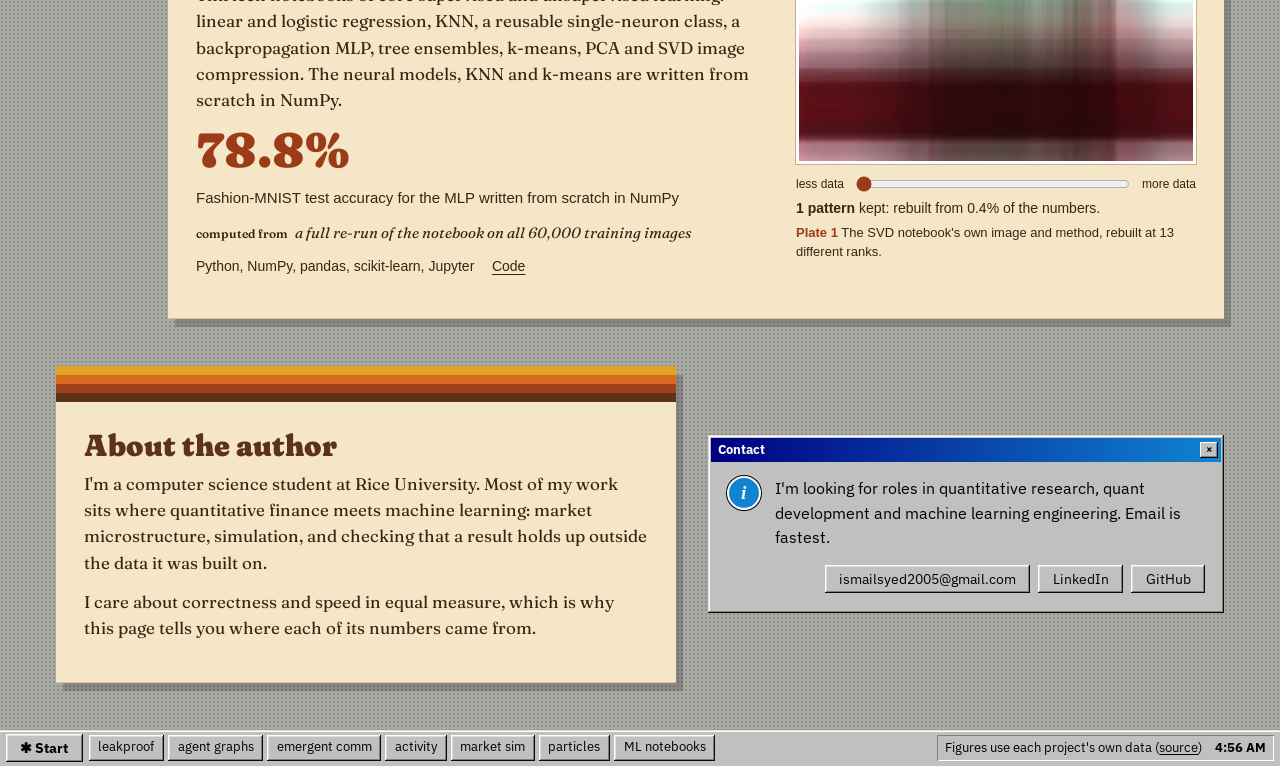
==== commit b010c10f: "Fix debate panel" ====
--- a/index.html
+++ b/index.html
@@ -104,9 +104,9 @@
         <div class="proj-text">
           <h3 id="c559-h">Sentiment dynamics on LLM agent graphs</h3>
           <p>An async simulator that runs LLM agents over a directed graph, scores every message for agreement or tone, and folds the score into signed edge weights. We ran seven experiments with it: one four-agent debate, and six three-agent triads that test whether balance theory (&ldquo;my friend&rsquo;s enemy is my enemy&rdquo;) holds for LLMs.</p>
-          <p class="amount">6 <small>OF 12</small></p>
-          <p class="what">possible links carried any of the debate's 241 messages. The four chatbots could all talk to each other, but every message went through one of them</p>
-          <p class="from"><span>computed from</span> the run's message log</p>
+          <p class="amount">40% <small>TO 88%</small></p>
+          <p class="what">of replies scored as agreeing with the message they answer, in rounds 1&ndash;10 versus rounds 31&ndash;60 of the debate. The libertarian opens with &ldquo;Global regulation of AI would stifle innovation&rdquo; and by round 60 writes &ldquo;Exactly; without enforceable global treaties&hellip;&rdquo;</p>
+          <p class="from"><span>computed from</span> the debate's 241-message log, scored by an NLI model. A high score means a reply restates what it answers</p>
           <p class="links"><span>Python, asyncio, Transformers, NetworkX, Ollama</span><a href="https://github.com/Shmael13/Comp559">Code</a><a href="https://github.com/Shmael13/Comp559/blob/main/Report%20-%20Final%20Up%20to%20Date/Final%20-%20COMP_559_Project.pdf">Report</a></p>
         </div>
         <figure class="fig">
--- a/style.css
+++ b/style.css
@@ -387,6 +387,10 @@
 .d-name { font-family: var(--crt); font-size: 18px; fill: #ffb000; }
 .d-count { font-family: var(--crt); font-size: 14px; fill: #c98a00; }
 .d-told { font-family: var(--crt); font-size: 15px; fill: #ffd27a; }
+.d-tick { fill: #2b1e00; }
+.d-tick.agree { fill: #ffb000; }
+.d-tick.neutral { fill: #8a6100; }
+.d-tick.dis { fill: #ff5a3c; }
 .viz-pick { display: flex; flex-wrap: wrap; align-items: center; gap: 0.5rem; margin-bottom: 0.5rem; font-size: 1.2rem; }
 .viz-pick select {
   flex: 1; min-width: 0; font: inherit; color: #ffb000; background: #0c0800; border: 1px solid #ffb000;
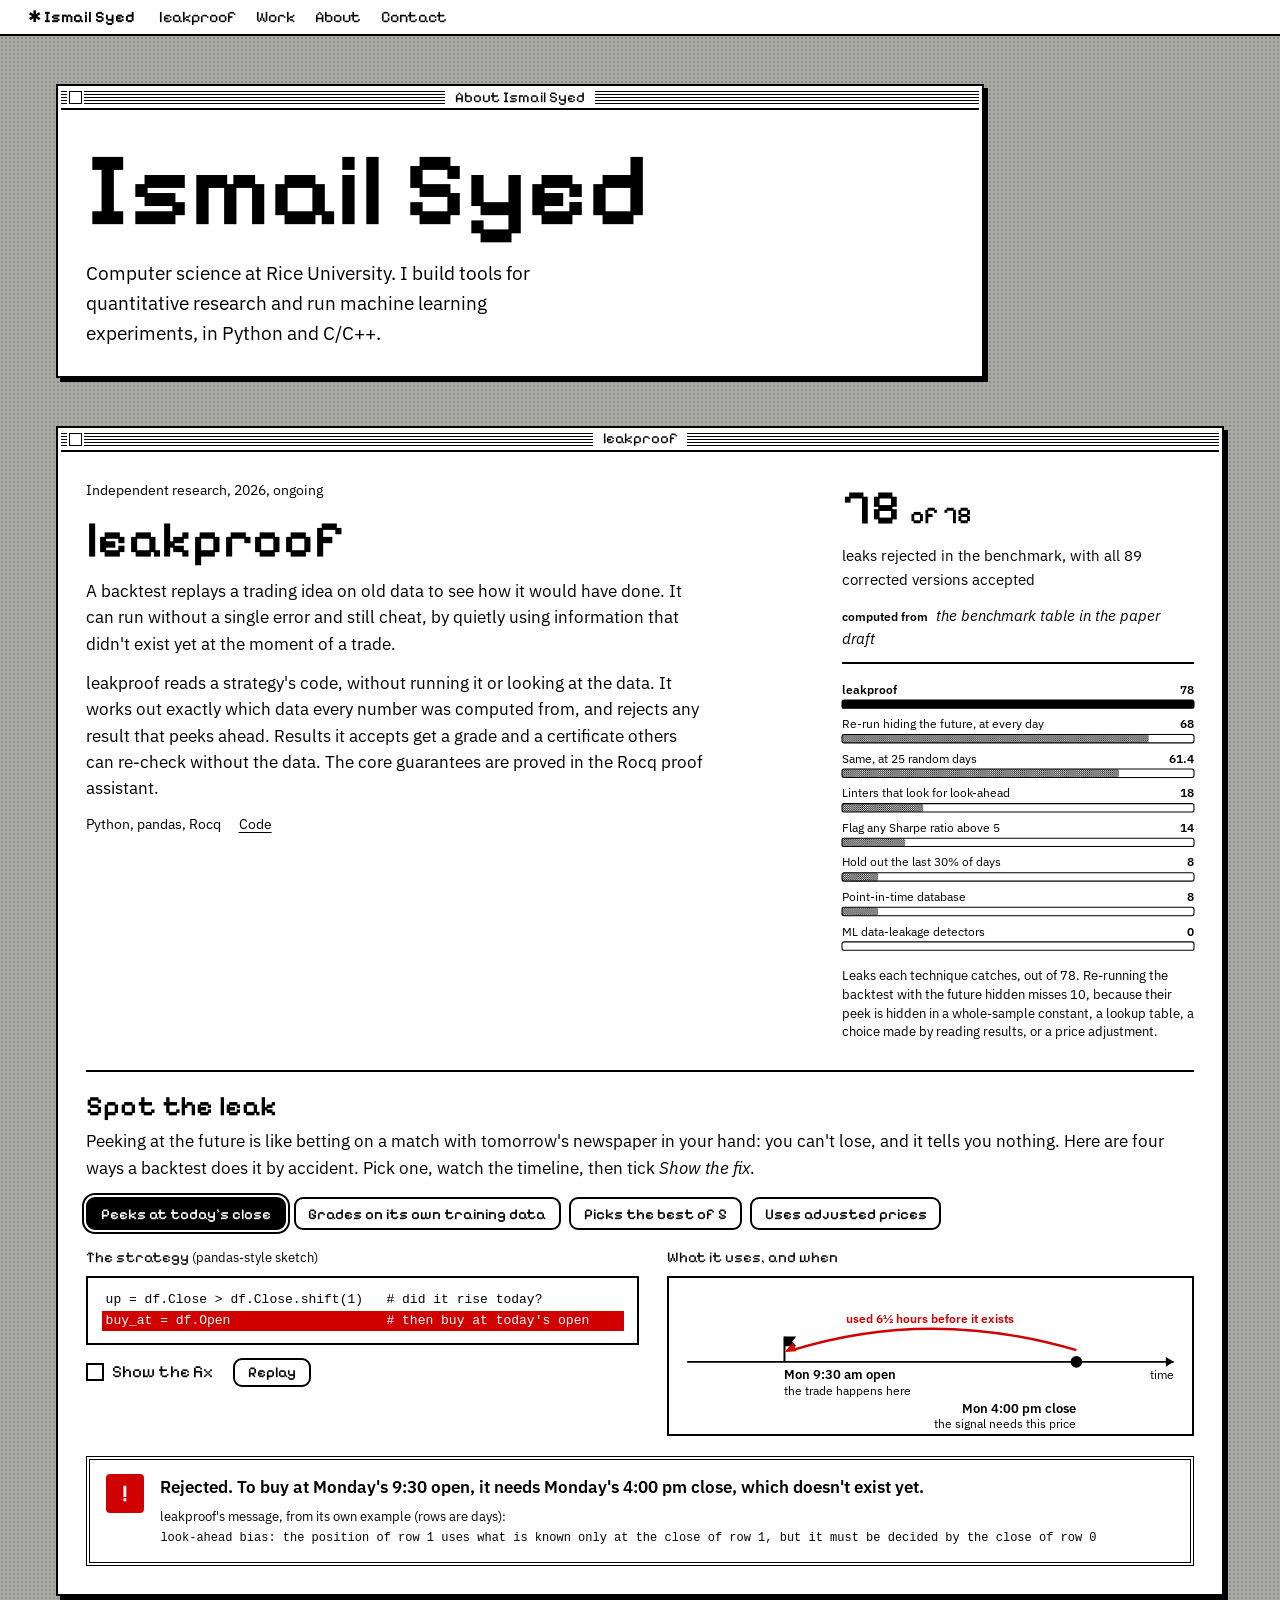
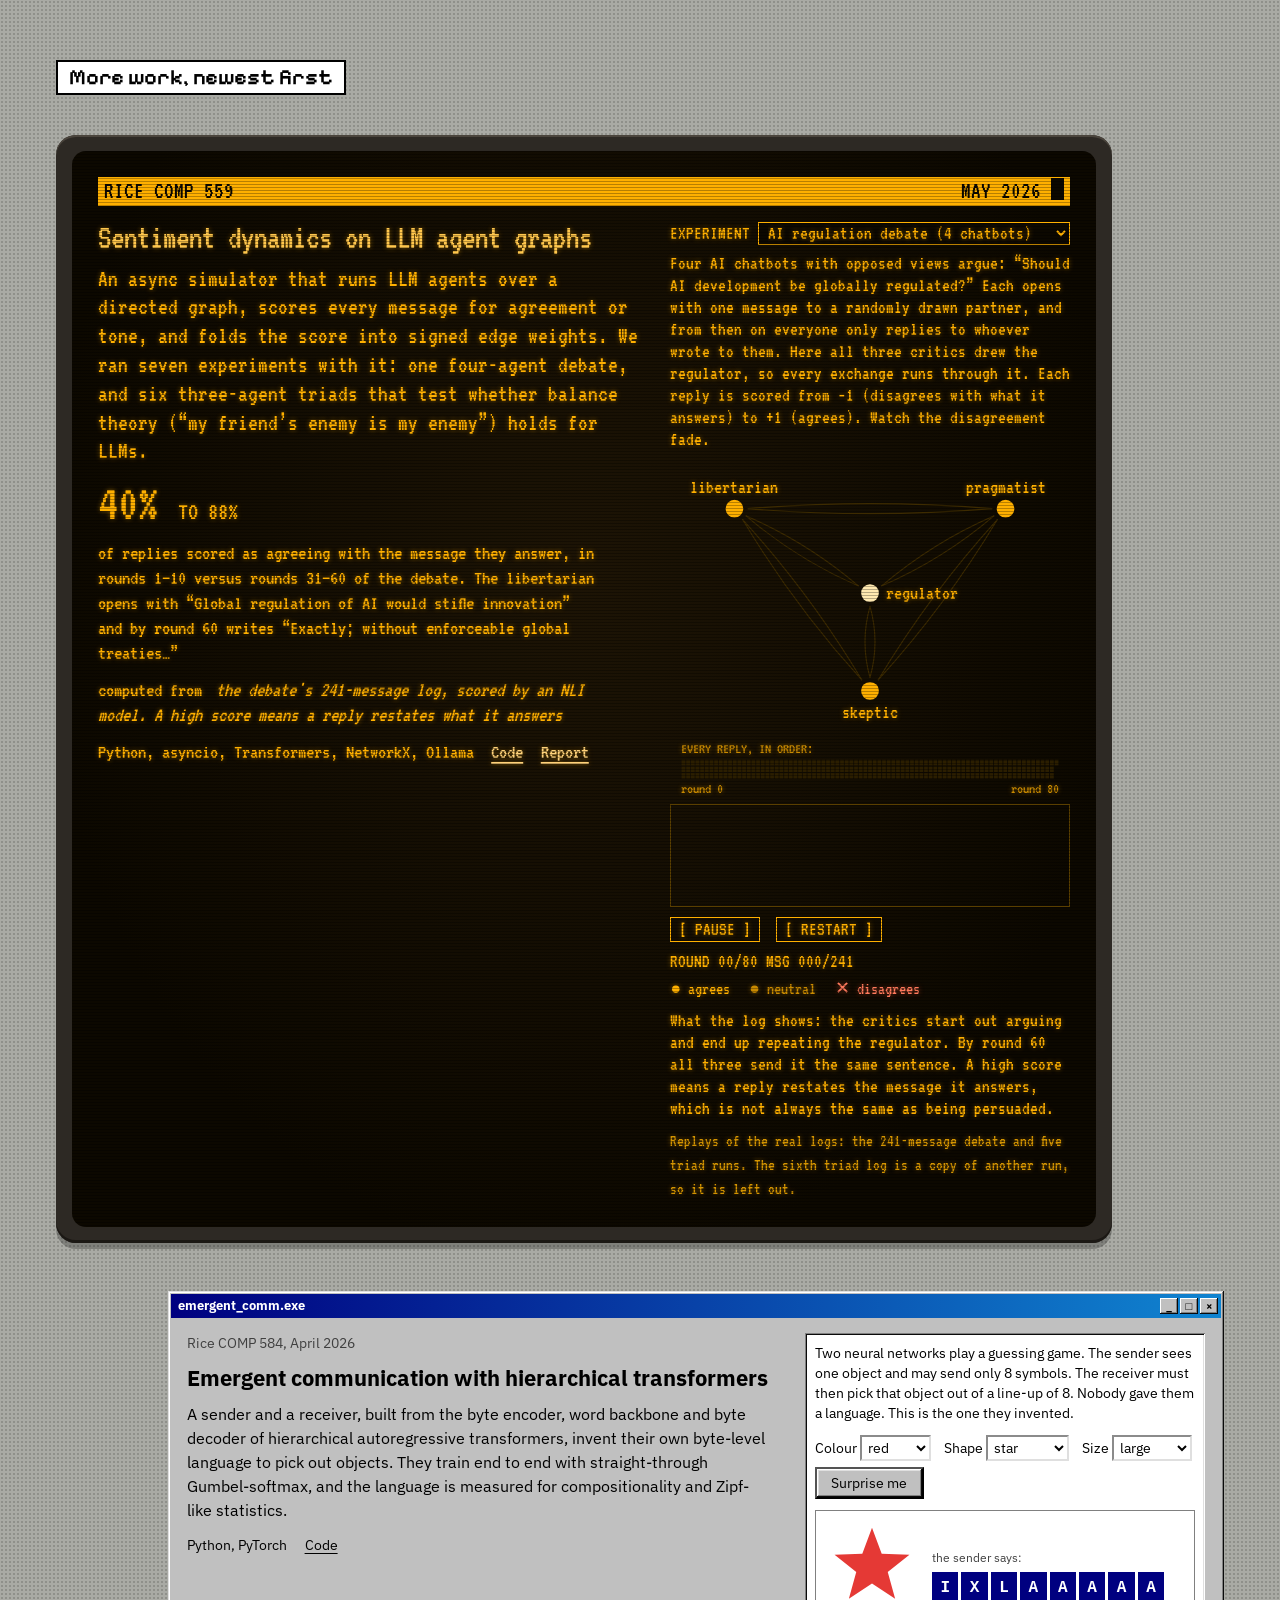
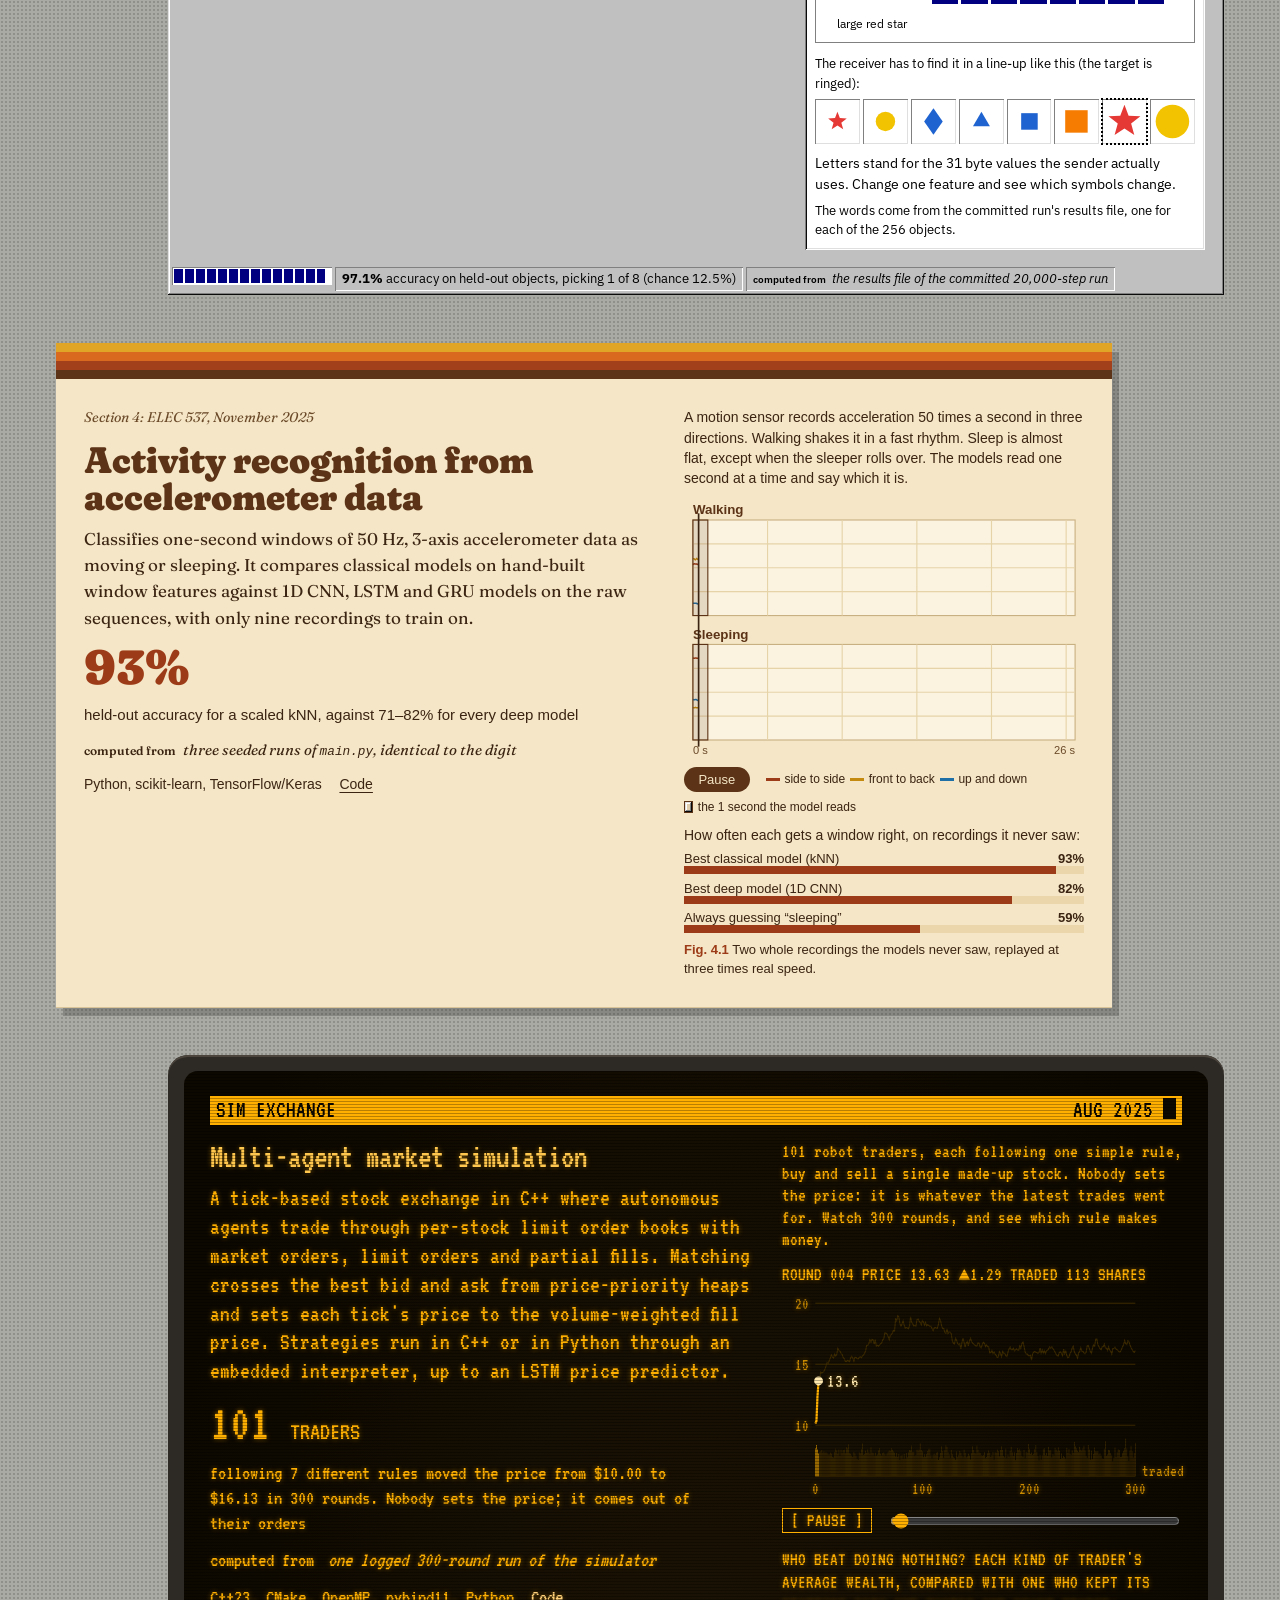
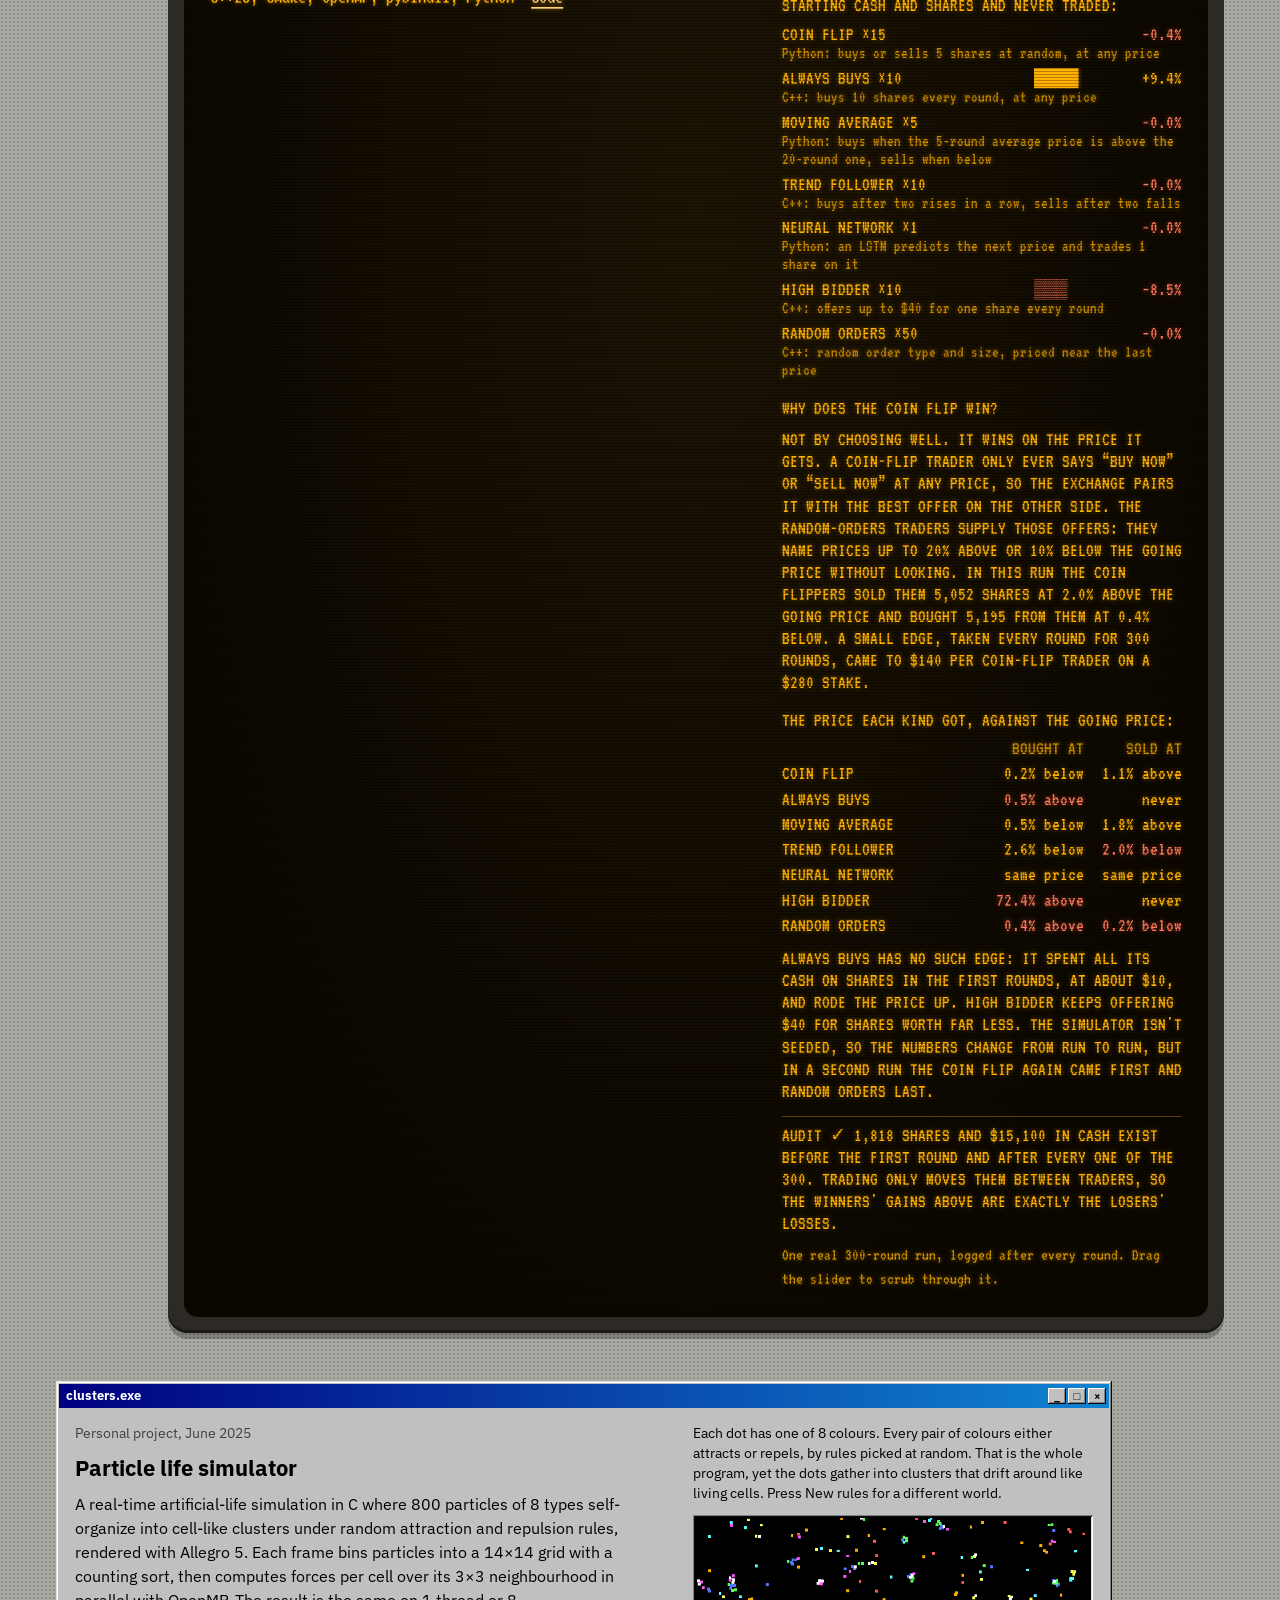
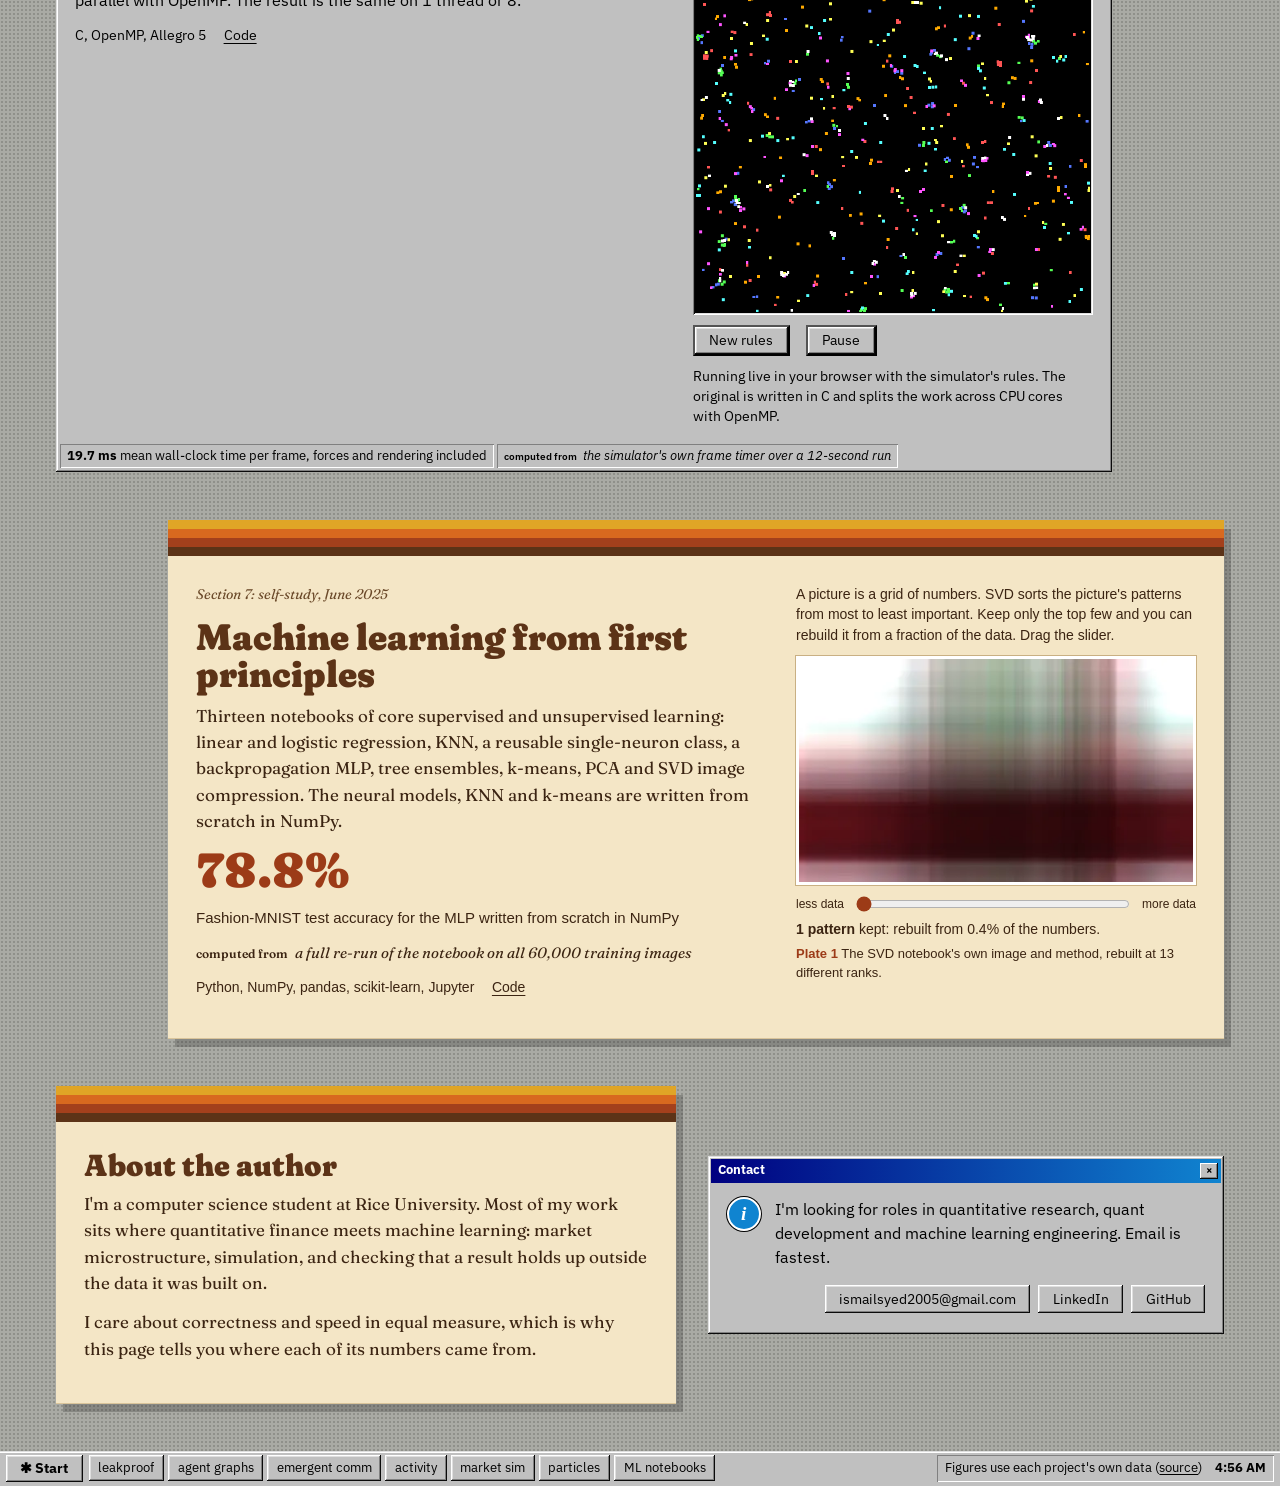
==== commit e48a254f: "Explain market result" ====
--- a/index.html
+++ b/index.html
@@ -174,12 +174,12 @@
           <h3 id="mk-h">Multi-agent market simulation</h3>
           <p>A tick-based stock exchange in C++ where autonomous agents trade through per-stock limit order books with market orders, limit orders and partial fills. Matching crosses the best bid and ask from price-priority heaps and sets each tick's price to the volume-weighted fill price. Strategies run in C++ or in Python through an embedded interpreter, up to an LSTM price predictor.</p>
           <p class="amount">101 <small>TRADERS</small></p>
-          <p class="what">following 7 different rules moved the price from $10.00 to $17.26 in 300 rounds. Nobody sets the price; it comes out of their orders</p>
+          <p class="what">following 7 different rules moved the price from $10.00 to $16.13 in 300 rounds. Nobody sets the price; it comes out of their orders</p>
           <p class="from"><span>computed from</span> one logged 300-round run of the simulator</p>
           <p class="links"><span>C++23, CMake, OpenMP, pybind11, Python</span><a href="https://github.com/Shmael13/MyProjects/tree/main/Economic_Models/Multi_Agent_Market_Simulation">Code</a></p>
         </div>
         <figure class="fig">
-          <div class="viz" data-viz="ticker"><svg class="fig-svg " viewBox="0 0 336 180" role="img" aria-labelledby="fig-mk-t fig-mk-d"><title id="fig-mk-t">Stock price by tick</title><desc id="fig-mk-d">Price starts at 10.3, peaks at 18.4 and ends at 17.3 after 300 ticks.</desc><line class="grid" x1="30" x2="292" y1="158.0" y2="158.0"/><text class="tick" x="24" y="162.0" text-anchor="end">10</text><line class="grid" x1="30" x2="292" y1="121.0" y2="121.0"/><text class="tick" x="24" y="125.0" text-anchor="end">12.5</text><line class="grid" x1="30" x2="292" y1="84.0" y2="84.0"/><text class="tick" x="24" y="88.0" text-anchor="end">15</text><line class="grid" x1="30" x2="292" y1="47.0" y2="47.0"/><text class="tick" x="24" y="51.0" text-anchor="end">17.5</text><line class="grid" x1="30" x2="292" y1="10.0" y2="10.0"/><text class="tick" x="24" y="14.0" text-anchor="end">20</text><text class="tick" x="30.0" y="174" text-anchor="middle">0</text><text class="tick" x="117.6" y="174" text-anchor="middle">100</text><text class="tick" x="205.3" y="174" text-anchor="middle">200</text><text class="tick" x="292.0" y="174" text-anchor="middle">300</text><path class="line s1-stroke" d="M30.0,154.1L30.9,123.5L31.8,102.1L32.6,99.9L33.5,96.7L34.4,98.1L35.3,94.0L36.1,96.1L37.0,95.7L37.9,88.8L38.8,86.1L39.6,76.8L40.5,74.7L41.4,83.1L42.3,86.8L43.1,87.8L44.0,85.5L44.9,88.0L45.8,90.0L46.6,89.8L47.5,85.2L48.4,84.6L49.3,83.7L50.2,84.0L51.0,84.1L51.9,83.1L52.8,76.0L53.7,74.2L54.5,70.3L55.4,71.6L56.3,67.8L57.2,66.8L58.0,62.3L58.9,64.1L59.8,63.5L60.7,64.6L61.5,56.2L62.4,55.8L63.3,56.3L64.2,56.2L65.1,55.3L65.9,51.8L66.8,47.4L67.7,54.0L68.6,49.8L69.4,52.5L70.3,47.5L71.2,49.0L72.1,46.4L72.9,51.9L73.8,54.8L74.7,54.4L75.6,56.0L76.4,60.3L77.3,62.9L78.2,59.5L79.1,63.7L79.9,62.0L80.8,57.5L81.7,60.7L82.6,62.1L83.5,58.0L84.3,53.6L85.2,54.7L86.1,51.3L87.0,53.7L87.8,56.7L88.7,59.6L89.6,55.1L90.5,53.8L91.3,59.8L92.2,53.2L93.1,54.5L94.0,59.7L94.8,61.3L95.7,61.6L96.6,63.1L97.5,63.0L98.3,64.3L99.2,61.3L100.1,60.2L101.0,62.8L101.9,65.3L102.7,68.7L103.6,74.4L104.5,70.1L105.4,67.5L106.2,63.5L107.1,65.5L108.0,69.2L108.9,73.9L109.7,73.2L110.6,75.4L111.5,73.5L112.4,68.7L113.2,69.5L114.1,64.3L115.0,66.1L115.9,72.5L116.7,72.3L117.6,71.1L118.5,72.9L119.4,68.7L120.3,66.1L121.1,67.4L122.0,66.4L122.9,66.7L123.8,68.4L124.6,66.3L125.5,64.7L126.4,63.3L127.3,48.5L128.1,53.7L129.0,54.6L129.9,57.2L130.8,59.3L131.6,62.8L132.5,64.6L133.4,64.9L134.3,64.4L135.2,61.8L136.0,59.3L136.9,57.2L137.8,58.2L138.7,57.5L139.5,58.4L140.4,50.4L141.3,53.8L142.2,52.7L143.0,52.4L143.9,55.5L144.8,53.2L145.7,49.5L146.5,43.5L147.4,45.7L148.3,41.4L149.2,46.6L150.0,44.6L150.9,46.3L151.8,47.3L152.7,47.2L153.6,50.3L154.4,48.7L155.3,49.9L156.2,42.9L157.1,45.3L157.9,50.2L158.8,52.6L159.7,55.3L160.6,49.2L161.4,54.1L162.3,59.3L163.2,63.2L164.1,63.4L164.9,65.2L165.8,64.8L166.7,65.4L167.6,66.4L168.4,63.2L169.3,59.9L170.2,65.7L171.1,66.7L172.0,62.2L172.8,58.7L173.7,51.1L174.6,56.1L175.5,61.6L176.3,63.6L177.2,59.8L178.1,54.0L179.0,59.8L179.8,60.7L180.7,62.1L181.6,59.6L182.5,60.3L183.3,56.2L184.2,60.5L185.1,61.2L186.0,61.2L186.8,64.8L187.7,67.2L188.6,69.3L189.5,77.4L190.4,72.6L191.2,69.5L192.1,70.6L193.0,69.3L193.9,73.4L194.7,76.7L195.6,78.8L196.5,80.1L197.4,79.7L198.2,76.2L199.1,77.8L200.0,76.9L200.9,78.1L201.7,72.1L202.6,75.2L203.5,78.1L204.4,79.7L205.3,83.5L206.1,78.7L207.0,71.8L207.9,68.2L208.8,71.2L209.6,72.1L210.5,73.9L211.4,77.5L212.3,75.4L213.1,72.4L214.0,64.8L214.9,65.4L215.8,65.5L216.6,70.0L217.5,69.8L218.4,72.4L219.3,73.8L220.1,72.6L221.0,68.3L221.9,69.1L222.8,69.9L223.7,69.2L224.5,69.0L225.4,63.7L226.3,59.2L227.2,57.5L228.0,60.0L228.9,55.8L229.8,53.2L230.7,49.2L231.5,51.1L232.4,51.9L233.3,56.0L234.2,57.3L235.0,58.3L235.9,52.2L236.8,59.0L237.7,59.9L238.5,64.0L239.4,62.6L240.3,64.6L241.2,64.1L242.1,61.7L242.9,64.0L243.8,63.4L244.7,59.8L245.6,60.2L246.4,61.8L247.3,57.2L248.2,49.5L249.1,54.7L249.9,54.5L250.8,59.1L251.7,58.0L252.6,59.6L253.4,57.6L254.3,53.7L255.2,55.7L256.1,58.8L256.9,60.1L257.8,60.6L258.7,64.5L259.6,64.0L260.5,66.4L261.3,69.5L262.2,71.3L263.1,74.8L264.0,76.1L264.8,73.3L265.7,71.8L266.6,73.7L267.5,71.0L268.3,58.9L269.2,59.4L270.1,58.2L271.0,65.6L271.8,66.7L272.7,68.2L273.6,70.5L274.5,68.4L275.4,62.7L276.2,65.0L277.1,62.1L278.0,61.9L278.9,58.8L279.7,53.8L280.6,54.9L281.5,41.8L282.4,37.2L283.2,34.6L284.1,46.1L285.0,40.2L285.9,46.3L286.7,47.0L287.6,47.3L288.5,42.6L289.4,33.9L290.2,44.7L291.1,47.2L292.0,50.5"/><circle class="dot s1" cx="292.0" cy="50.5" r="4"/><text class="val" x="300.0" y="54.5">17.3</text><rect class="hit" x="25.6" y="10" width="8.8" height="148"><title>tick 0: price 10.26</title></rect><rect class="hit" x="34.4" y="10" width="8.8" height="148"><title>tick 10: price 14.86</title></rect><rect class="hit" x="43.1" y="10" width="8.8" height="148"><title>tick 20: price 14.92</title></rect><rect class="hit" x="51.9" y="10" width="8.8" height="148"><title>tick 30: price 16.10</title></rect><rect class="hit" x="60.7" y="10" width="8.8" height="148"><title>tick 40: price 16.94</title></rect><rect class="hit" x="69.4" y="10" width="8.8" height="148"><title>tick 50: price 16.97</title></rect><rect class="hit" x="78.2" y="10" width="8.8" height="148"><title>tick 60: price 16.48</title></rect><rect class="hit" x="87.0" y="10" width="8.8" height="148"><title>tick 70: price 16.63</title></rect><rect class="hit" x="95.7" y="10" width="8.8" height="148"><title>tick 80: price 16.61</title></rect><rect class="hit" x="104.5" y="10" width="8.8" height="148"><title>tick 90: price 15.69</title></rect><rect class="hit" x="113.2" y="10" width="8.8" height="148"><title>tick 100: price 15.87</title></rect><rect class="hit" x="122.0" y="10" width="8.8" height="148"><title>tick 110: price 16.40</title></rect><rect class="hit" x="130.8" y="10" width="8.8" height="148"><title>tick 120: price 16.50</title></rect><rect class="hit" x="139.5" y="10" width="8.8" height="148"><title>tick 130: price 16.93</title></rect><rect class="hit" x="148.3" y="10" width="8.8" height="148"><title>tick 140: price 17.49</title></rect><rect class="hit" x="157.1" y="10" width="8.8" height="148"><title>tick 150: price 17.02</title></rect><rect class="hit" x="165.8" y="10" width="8.8" height="148"><title>tick 160: price 16.24</title></rect><rect class="hit" x="174.6" y="10" width="8.8" height="148"><title>tick 170: price 16.64</title></rect><rect class="hit" x="183.3" y="10" width="8.8" height="148"><title>tick 180: price 16.13</title></rect><rect class="hit" x="192.1" y="10" width="8.8" height="148"><title>tick 190: price 15.27</title></rect><rect class="hit" x="200.9" y="10" width="8.8" height="148"><title>tick 200: price 15.04</title></rect><rect class="hit" x="209.6" y="10" width="8.8" height="148"><title>tick 210: price 16.29</title></rect><rect class="hit" x="218.4" y="10" width="8.8" height="148"><title>tick 220: price 15.95</title></rect><rect class="hit" x="227.2" y="10" width="8.8" height="148"><title>tick 230: price 17.23</title></rect><rect class="hit" x="235.9" y="10" width="8.8" height="148"><title>tick 240: price 16.31</title></rect><rect class="hit" x="244.7" y="10" width="8.8" height="148"><title>tick 250: price 16.98</title></rect><rect class="hit" x="253.4" y="10" width="8.8" height="148"><title>tick 260: price 16.58</title></rect><rect class="hit" x="262.2" y="10" width="8.8" height="148"><title>tick 270: price 15.70</title></rect><rect class="hit" x="271.0" y="10" width="8.8" height="148"><title>tick 280: price 16.44</title></rect><rect class="hit" x="279.7" y="10" width="8.8" height="148"><title>tick 290: price 17.56</title></rect></svg></div>
+          <div class="viz" data-viz="ticker"><svg class="fig-svg " viewBox="0 0 336 180" role="img" aria-labelledby="fig-mk-t fig-mk-d"><title id="fig-mk-t">Stock price by tick</title><desc id="fig-mk-d">Price starts at 10.1, peaks at 19.0 and ends at 16.1 after 300 ticks.</desc><line class="grid" x1="30" x2="292" y1="158.0" y2="158.0"/><text class="tick" x="24" y="162.0" text-anchor="end">10</text><line class="grid" x1="30" x2="292" y1="84.0" y2="84.0"/><text class="tick" x="24" y="88.0" text-anchor="end">15</text><line class="grid" x1="30" x2="292" y1="10.0" y2="10.0"/><text class="tick" x="24" y="14.0" text-anchor="end">20</text><text class="tick" x="30.0" y="174" text-anchor="middle">0</text><text class="tick" x="117.6" y="174" text-anchor="middle">100</text><text class="tick" x="205.3" y="174" text-anchor="middle">200</text><text class="tick" x="292.0" y="174" text-anchor="middle">300</text><path class="line s1-stroke" d="M30.0,155.9L30.9,152.7L31.8,123.4L32.6,104.3L33.5,103.8L34.4,93.2L35.3,94.6L36.1,93.8L37.0,92.6L37.9,90.0L38.8,86.3L39.6,81.7L40.5,82.8L41.4,79.8L42.3,76.3L43.1,72.7L44.0,75.4L44.9,76.4L45.8,71.7L46.6,74.2L47.5,72.0L48.4,64.7L49.3,67.4L50.2,68.1L51.0,70.8L51.9,71.9L52.8,75.7L53.7,77.2L54.5,80.7L55.4,80.9L56.3,79.2L57.2,80.0L58.0,80.8L58.9,76.2L59.8,74.4L60.7,76.5L61.5,80.6L62.4,75.7L63.3,75.6L64.2,77.3L65.1,77.9L65.9,75.8L66.8,74.8L67.7,76.0L68.6,74.2L69.4,72.8L70.3,71.0L71.2,67.6L72.1,61.1L72.9,61.0L73.8,58.8L74.7,54.3L75.6,57.5L76.4,53.8L77.3,54.4L78.2,59.7L79.1,54.1L79.9,62.0L80.8,60.9L81.7,62.3L82.6,60.8L83.5,59.3L84.3,58.3L85.2,54.4L86.1,53.1L87.0,45.9L87.8,46.4L88.7,47.5L89.6,50.5L90.5,54.4L91.3,49.3L92.2,48.2L93.1,45.8L94.0,42.9L94.8,43.6L95.7,29.4L96.6,31.4L97.5,25.2L98.3,26.6L99.2,34.9L100.1,37.8L101.0,35.3L101.9,31.2L102.7,36.4L103.6,40.2L104.5,39.7L105.4,40.0L106.2,41.1L107.1,37.5L108.0,26.7L108.9,33.1L109.7,35.2L110.6,37.7L111.5,37.1L112.4,37.9L113.2,29.9L114.1,29.2L115.0,31.8L115.9,33.5L116.7,36.4L117.6,31.0L118.5,32.7L119.4,36.6L120.3,33.5L121.1,37.6L122.0,36.1L122.9,36.9L123.8,38.4L124.6,37.8L125.5,40.8L126.4,43.4L127.3,40.4L128.1,39.4L129.0,40.1L129.9,40.5L130.8,35.5L131.6,28.2L132.5,31.1L133.4,37.8L134.3,40.8L135.2,40.6L136.0,45.3L136.9,46.6L137.8,41.1L138.7,46.8L139.5,45.2L140.4,45.3L141.3,47.1L142.2,56.0L143.0,58.7L143.9,59.5L144.8,52.8L145.7,55.1L146.5,59.3L147.4,60.3L148.3,59.3L149.2,65.5L150.0,57.1L150.9,52.5L151.8,58.0L152.7,63.4L153.6,58.1L154.4,56.4L155.3,61.7L156.2,56.0L157.1,52.6L157.9,56.4L158.8,58.5L159.7,59.8L160.6,60.8L161.4,61.9L162.3,61.8L163.2,58.3L164.1,58.5L164.9,63.0L165.8,64.0L166.7,60.1L167.6,57.3L168.4,58.6L169.3,62.6L170.2,60.5L171.1,62.8L172.0,63.0L172.8,70.3L173.7,69.7L174.6,67.3L175.5,71.0L176.3,69.3L177.2,71.8L178.1,73.3L179.0,75.8L179.8,75.2L180.7,68.9L181.6,70.8L182.5,74.9L183.3,68.5L184.2,71.0L185.1,70.8L186.0,74.1L186.8,74.9L187.7,69.2L188.6,65.5L189.5,63.2L190.4,66.5L191.2,66.8L192.1,64.7L193.0,67.8L193.9,66.7L194.7,65.2L195.6,67.0L196.5,67.2L197.4,61.9L198.2,64.6L199.1,59.0L200.0,57.3L200.9,62.2L201.7,69.1L202.6,71.7L203.5,71.5L204.4,73.4L205.3,73.9L206.1,73.2L207.0,78.9L207.9,71.6L208.8,69.5L209.6,68.6L210.5,69.6L211.4,69.9L212.3,71.1L213.1,69.9L214.0,64.4L214.9,70.5L215.8,66.8L216.6,70.4L217.5,67.7L218.4,71.1L219.3,67.4L220.1,67.3L221.0,65.2L221.9,63.1L222.8,64.6L223.7,63.2L224.5,65.0L225.4,66.8L226.3,69.6L227.2,71.9L228.0,73.7L228.9,74.3L229.8,69.7L230.7,69.0L231.5,70.6L232.4,73.6L233.3,65.7L234.2,71.4L235.0,68.3L235.9,73.8L236.8,76.0L237.7,75.3L238.5,71.1L239.4,68.9L240.3,64.3L241.2,62.2L242.1,69.0L242.9,71.5L243.8,73.2L244.7,76.5L245.6,70.3L246.4,68.8L247.3,64.2L248.2,68.1L249.1,68.4L249.9,70.1L250.8,71.3L251.7,69.7L252.6,61.8L253.4,61.3L254.3,64.9L255.2,68.7L256.1,70.8L256.9,64.4L257.8,60.4L258.7,62.0L259.6,53.3L260.5,53.2L261.3,60.3L262.2,62.9L263.1,65.3L264.0,66.5L264.8,63.0L265.7,62.7L266.6,59.8L267.5,64.3L268.3,64.5L269.2,67.3L270.1,63.0L271.0,67.0L271.8,68.0L272.7,71.6L273.6,64.9L274.5,64.7L275.4,63.3L276.2,65.7L277.1,66.6L278.0,67.7L278.9,69.3L279.7,68.9L280.6,66.3L281.5,63.0L282.4,60.4L283.2,55.2L284.1,59.1L285.0,60.1L285.9,55.6L286.7,56.6L287.6,60.7L288.5,63.6L289.4,66.3L290.2,68.6L291.1,69.7L292.0,67.3"/><circle class="dot s1" cx="292.0" cy="67.3" r="4"/><text class="val" x="300.0" y="71.3">16.1</text><rect class="hit" x="25.6" y="10" width="8.8" height="148"><title>tick 0: price 10.14</title></rect><rect class="hit" x="34.4" y="10" width="8.8" height="148"><title>tick 10: price 14.84</title></rect><rect class="hit" x="43.1" y="10" width="8.8" height="148"><title>tick 20: price 15.81</title></rect><rect class="hit" x="51.9" y="10" width="8.8" height="148"><title>tick 30: price 15.32</title></rect><rect class="hit" x="60.7" y="10" width="8.8" height="148"><title>tick 40: price 15.41</title></rect><rect class="hit" x="69.4" y="10" width="8.8" height="148"><title>tick 50: price 16.70</title></rect><rect class="hit" x="78.2" y="10" width="8.8" height="148"><title>tick 60: price 16.57</title></rect><rect class="hit" x="87.0" y="10" width="8.8" height="148"><title>tick 70: price 17.35</title></rect><rect class="hit" x="95.7" y="10" width="8.8" height="148"><title>tick 80: price 18.12</title></rect><rect class="hit" x="104.5" y="10" width="8.8" height="148"><title>tick 90: price 18.44</title></rect><rect class="hit" x="113.2" y="10" width="8.8" height="148"><title>tick 100: price 18.58</title></rect><rect class="hit" x="122.0" y="10" width="8.8" height="148"><title>tick 110: price 17.74</title></rect><rect class="hit" x="130.8" y="10" width="8.8" height="148"><title>tick 120: price 17.93</title></rect><rect class="hit" x="139.5" y="10" width="8.8" height="148"><title>tick 130: price 16.66</title></rect><rect class="hit" x="148.3" y="10" width="8.8" height="148"><title>tick 140: price 16.39</title></rect><rect class="hit" x="157.1" y="10" width="8.8" height="148"><title>tick 150: price 16.49</title></rect><rect class="hit" x="165.8" y="10" width="8.8" height="148"><title>tick 160: price 16.59</title></rect><rect class="hit" x="174.6" y="10" width="8.8" height="148"><title>tick 170: price 15.56</title></rect><rect class="hit" x="183.3" y="10" width="8.8" height="148"><title>tick 180: price 16.00</title></rect><rect class="hit" x="192.1" y="10" width="8.8" height="148"><title>tick 190: price 16.13</title></rect><rect class="hit" x="200.9" y="10" width="8.8" height="148"><title>tick 200: price 15.68</title></rect><rect class="hit" x="209.6" y="10" width="8.8" height="148"><title>tick 210: price 16.32</title></rect><rect class="hit" x="218.4" y="10" width="8.8" height="148"><title>tick 220: price 16.31</title></rect><rect class="hit" x="227.2" y="10" width="8.8" height="148"><title>tick 230: price 15.90</title></rect><rect class="hit" x="235.9" y="10" width="8.8" height="148"><title>tick 240: price 16.33</title></rect><rect class="hit" x="244.7" y="10" width="8.8" height="148"><title>tick 250: price 16.05</title></rect><rect class="hit" x="253.4" y="10" width="8.8" height="148"><title>tick 260: price 16.59</title></rect><rect class="hit" x="262.2" y="10" width="8.8" height="148"><title>tick 270: price 16.64</title></rect><rect class="hit" x="271.0" y="10" width="8.8" height="148"><title>tick 280: price 16.40</title></rect><rect class="hit" x="279.7" y="10" width="8.8" height="148"><title>tick 290: price 16.68</title></rect></svg></div>
           <figcaption>One real 300-round run, logged after every round. Drag the slider to scrub through it.</figcaption>
         </figure>
       </div>
--- a/style.css
+++ b/style.css
@@ -416,6 +416,11 @@
 .b-bar.loss, .b-pct.loss { color: #ff7a5c; text-shadow: 0 0 5px rgba(255, 90, 60, 0.5); }
 .b-rule { grid-column: 1 / -1; font-size: 1.02rem; color: #c98a00; }
 .audit { margin-top: 0.8rem; padding-top: 0.5rem; border-top: 1px solid #5a3f00; }
+.why-table { margin-top: 0.3rem; font-family: var(--crt); font-size: 1.2rem; line-height: 1.15; }
+.y-row { display: grid; grid-template-columns: minmax(0, 1fr) 11.5ch 11.5ch; gap: 0 0.8ch; padding: 0.1rem 0; }
+.y-head { color: #c98a00; }
+.y-cell { text-align: right; }
+.y-cell.loss { color: #ff7a5c; text-shadow: 0 0 5px rgba(255, 90, 60, 0.5); }
 .tick-svg .t-tag { font-family: var(--crt); font-size: 17px; fill: #ffe9b0; }
 .term input[type="range"] { flex: 1; min-width: 7rem; accent-color: #ffb000; }
 .cursor { display: inline-block; width: 0.55em; height: 0.9em; background: currentColor; vertical-align: -0.08em; animation: blink 1.1s steps(1) infinite; }
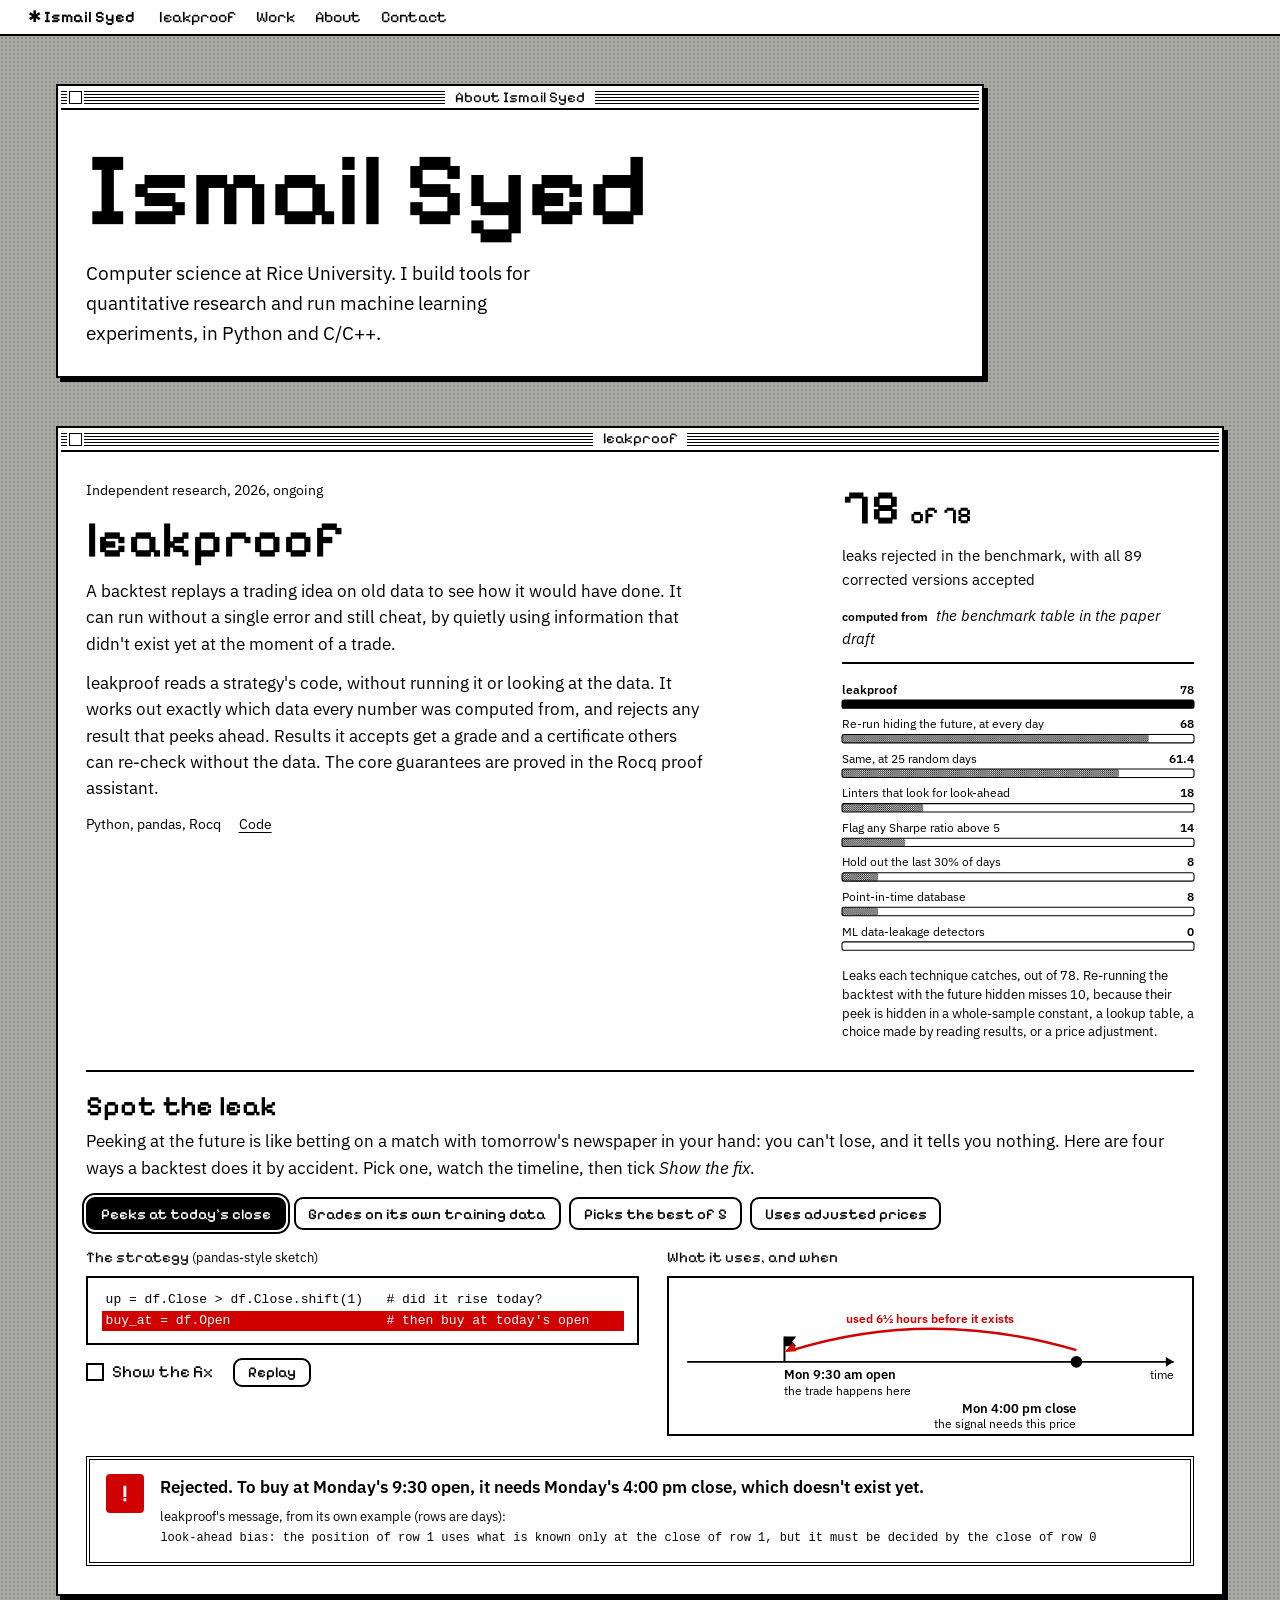
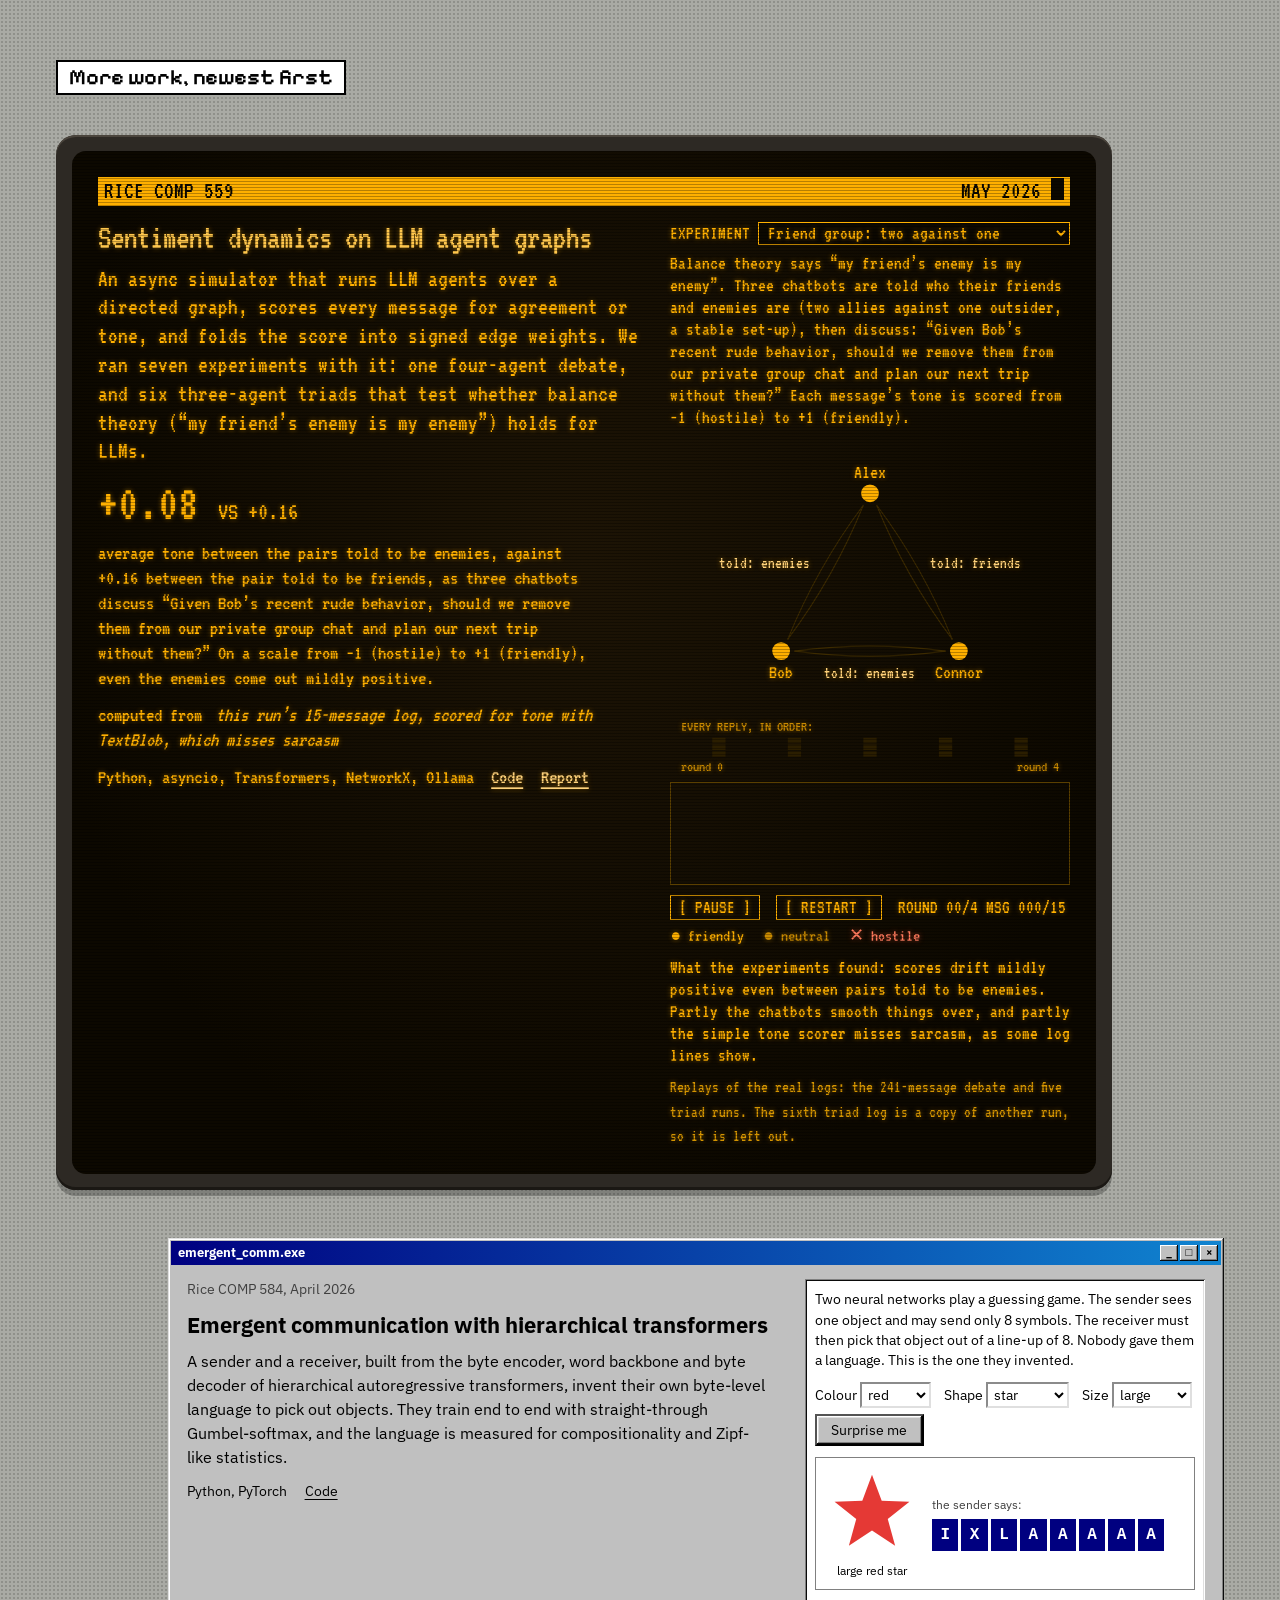
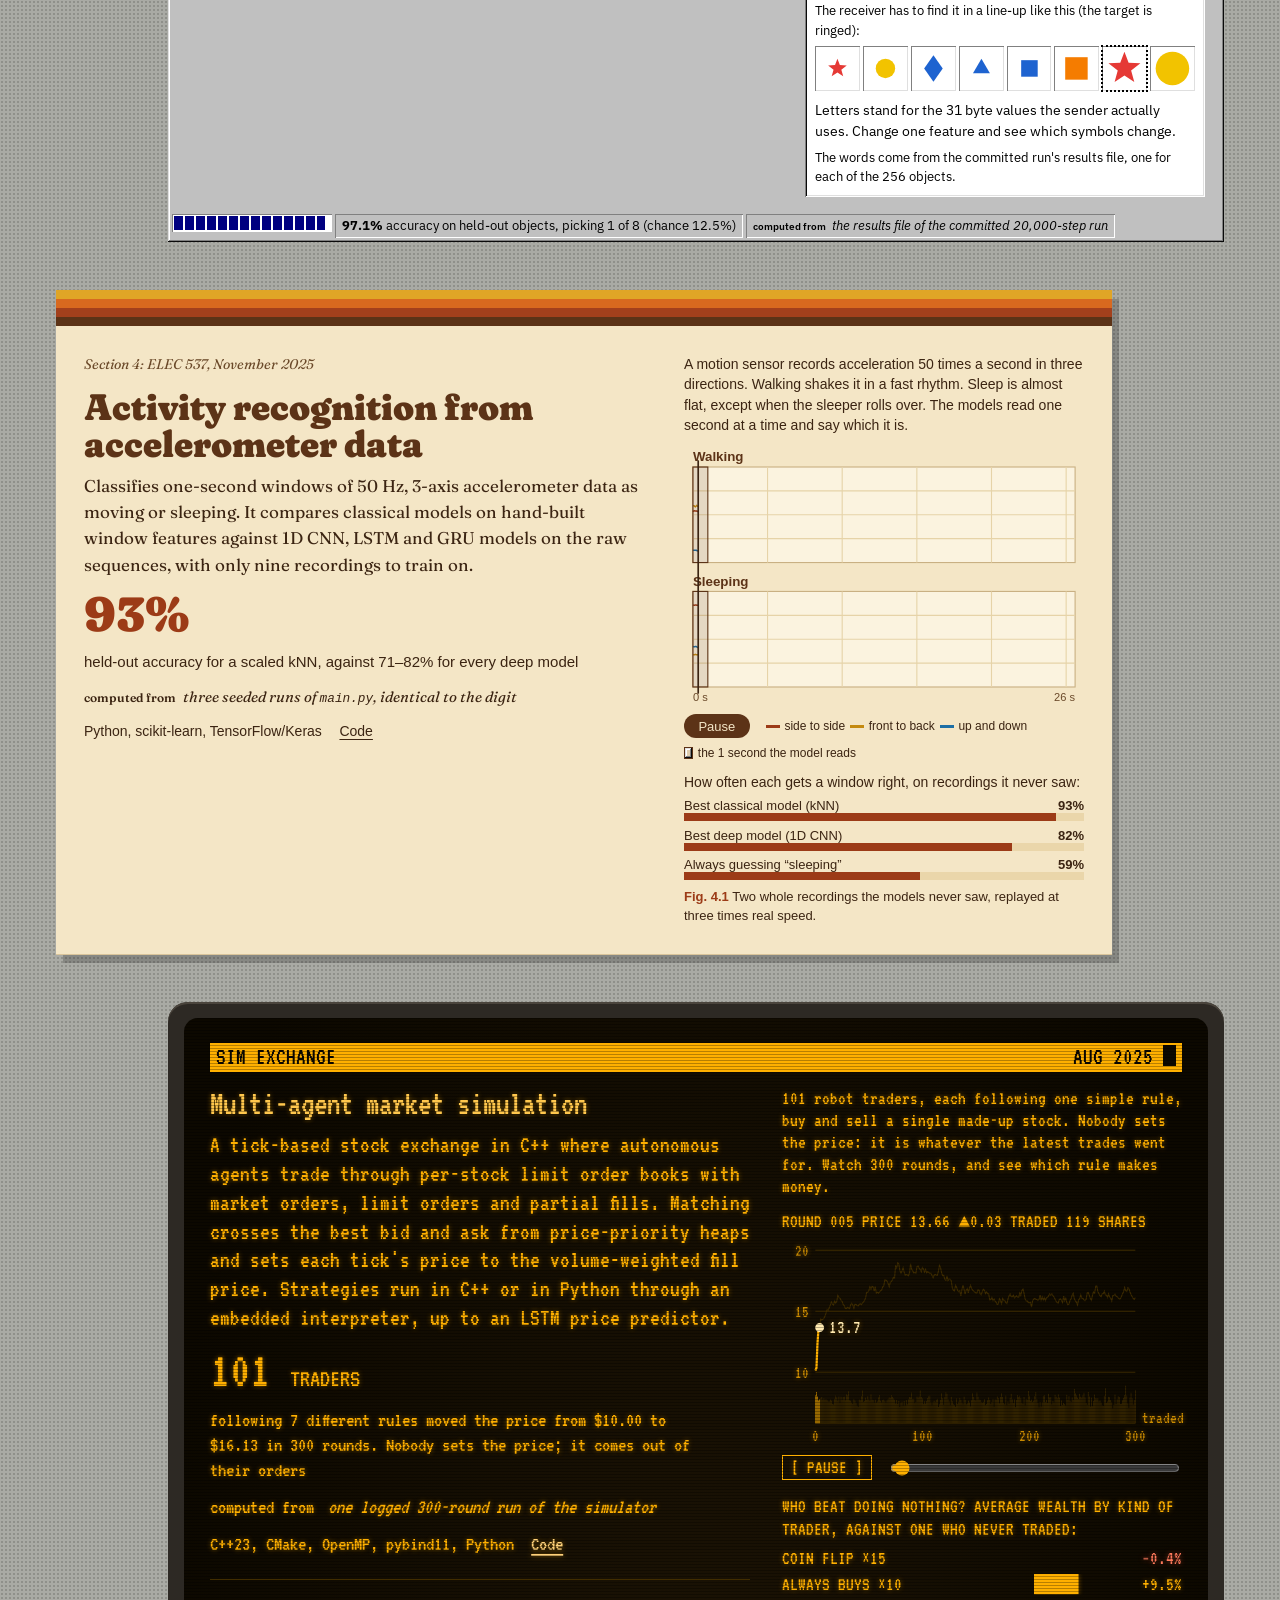
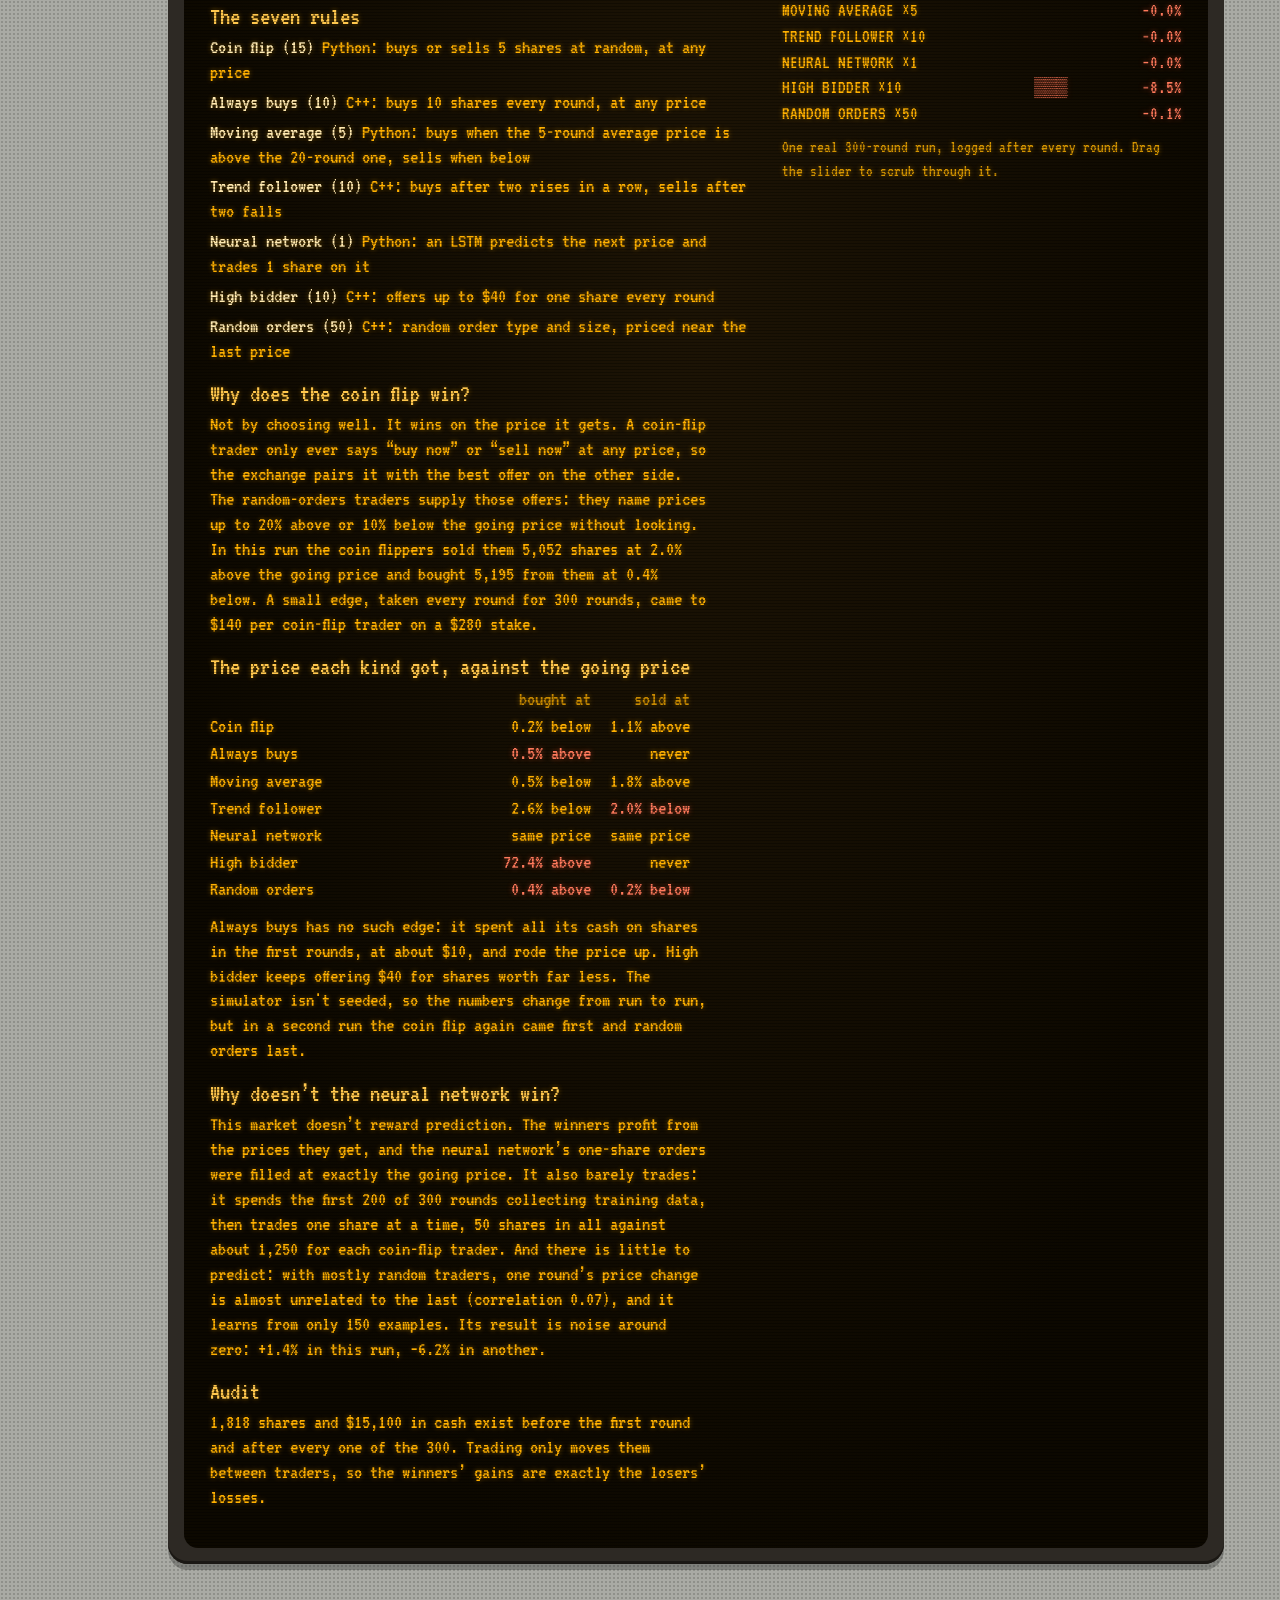
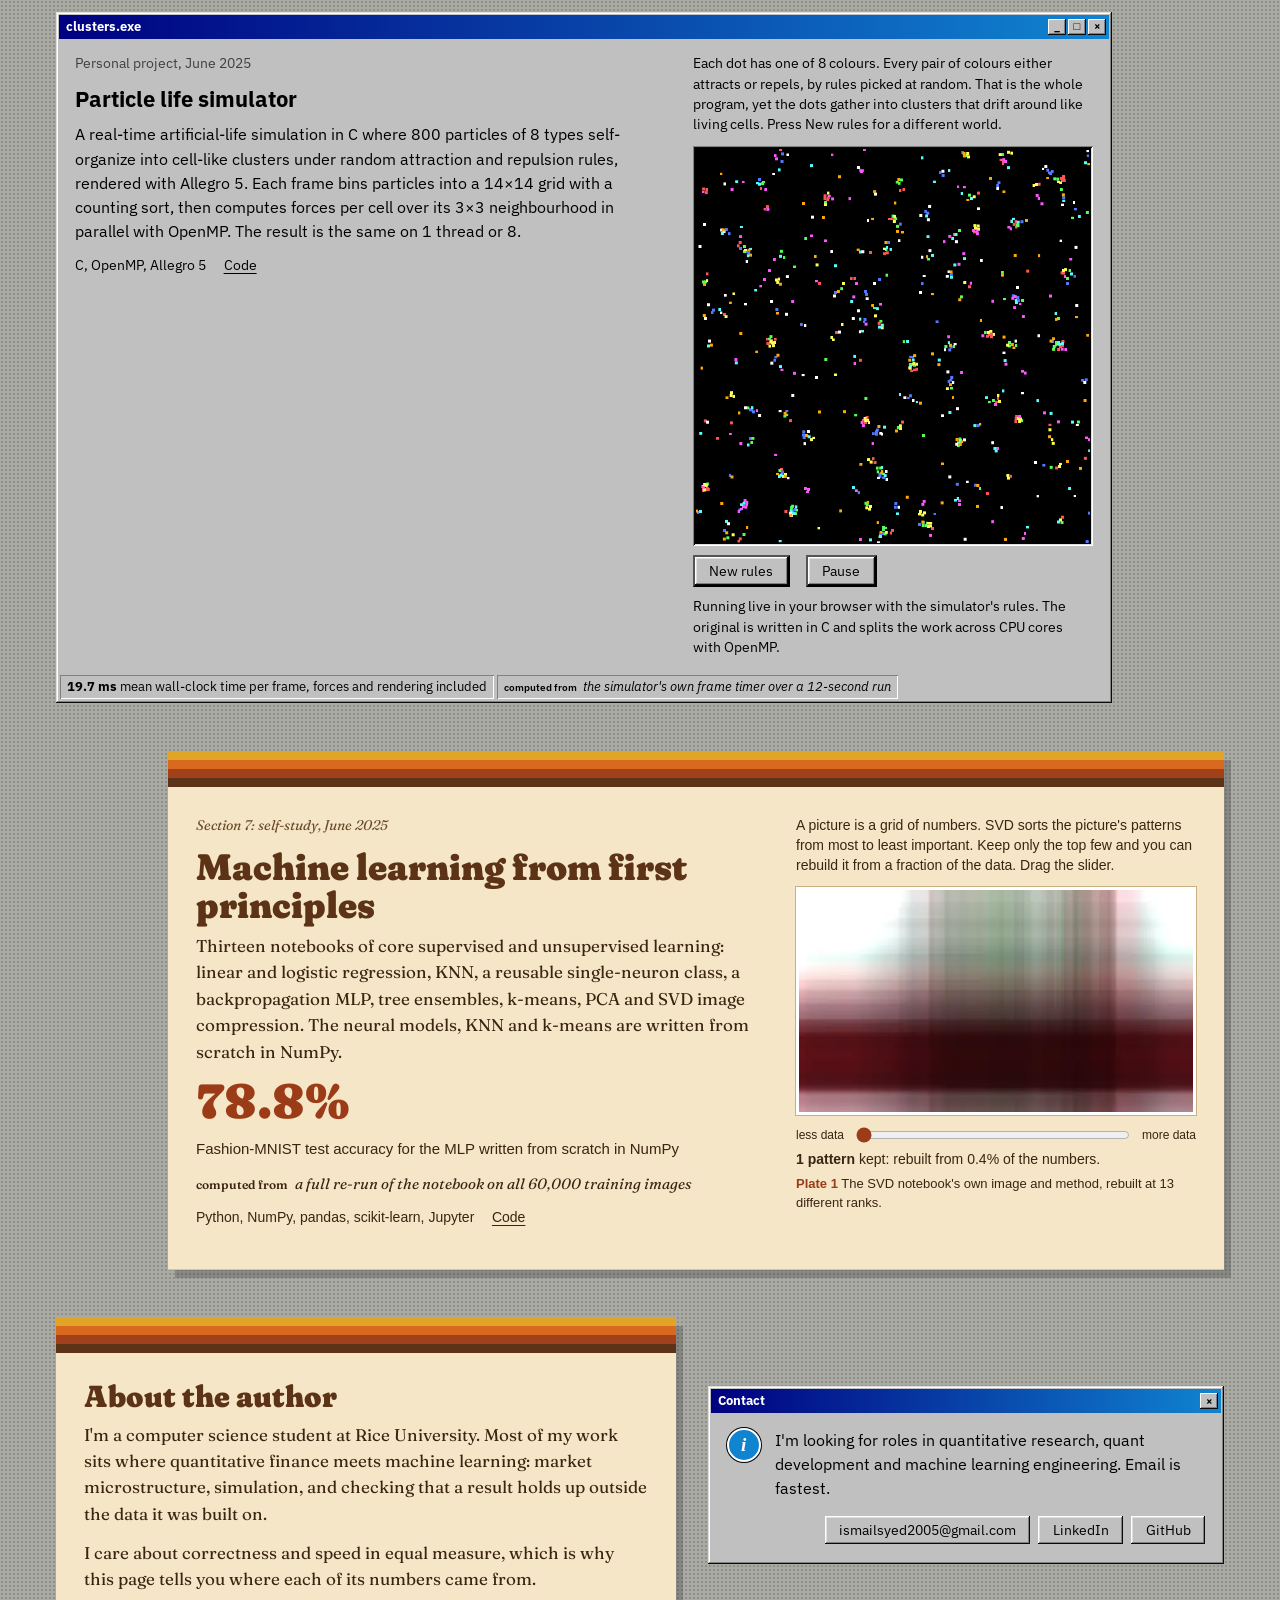
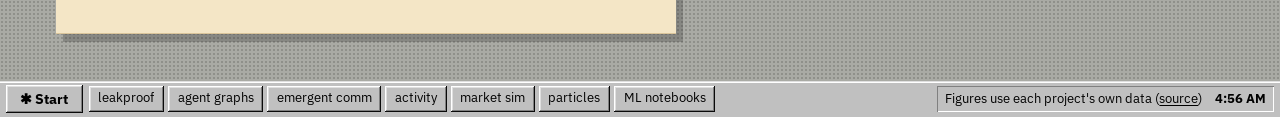
==== commit 3dcbae70: "Keep market chart in view" ====
--- a/index.html
+++ b/index.html
@@ -169,7 +169,7 @@
   <article class="term" id="market" aria-labelledby="mk-h">
     <div class="term-screen">
       <p class="term-status"><span>SIM EXCHANGE</span><span>AUG 2025 <i class="cursor" aria-hidden="true"></i></span></p>
-      <div class="proj">
+      <div class="proj proj-split">
         <div class="proj-text">
           <h3 id="mk-h">Multi-agent market simulation</h3>
           <p>A tick-based stock exchange in C++ where autonomous agents trade through per-stock limit order books with market orders, limit orders and partial fills. Matching crosses the best bid and ask from price-priority heaps and sets each tick's price to the volume-weighted fill price. Strategies run in C++ or in Python through an embedded interpreter, up to an LSTM price predictor.</p>
@@ -177,6 +177,7 @@
           <p class="what">following 7 different rules moved the price from $10.00 to $16.13 in 300 rounds. Nobody sets the price; it comes out of their orders</p>
           <p class="from"><span>computed from</span> one logged 300-round run of the simulator</p>
           <p class="links"><span>C++23, CMake, OpenMP, pybind11, Python</span><a href="https://github.com/Shmael13/MyProjects/tree/main/Economic_Models/Multi_Agent_Market_Simulation">Code</a></p>
+          <div class="results" data-results="ticker"></div>
         </div>
         <figure class="fig">
           <div class="viz" data-viz="ticker"><svg class="fig-svg " viewBox="0 0 336 180" role="img" aria-labelledby="fig-mk-t fig-mk-d"><title id="fig-mk-t">Stock price by tick</title><desc id="fig-mk-d">Price starts at 10.1, peaks at 19.0 and ends at 16.1 after 300 ticks.</desc><line class="grid" x1="30" x2="292" y1="158.0" y2="158.0"/><text class="tick" x="24" y="162.0" text-anchor="end">10</text><line class="grid" x1="30" x2="292" y1="84.0" y2="84.0"/><text class="tick" x="24" y="88.0" text-anchor="end">15</text><line class="grid" x1="30" x2="292" y1="10.0" y2="10.0"/><text class="tick" x="24" y="14.0" text-anchor="end">20</text><text class="tick" x="30.0" y="174" text-anchor="middle">0</text><text class="tick" x="117.6" y="174" text-anchor="middle">100</text><text class="tick" x="205.3" y="174" text-anchor="middle">200</text><text class="tick" x="292.0" y="174" text-anchor="middle">300</text><path class="line s1-stroke" d="M30.0,155.9L30.9,152.7L31.8,123.4L32.6,104.3L33.5,103.8L34.4,93.2L35.3,94.6L36.1,93.8L37.0,92.6L37.9,90.0L38.8,86.3L39.6,81.7L40.5,82.8L41.4,79.8L42.3,76.3L43.1,72.7L44.0,75.4L44.9,76.4L45.8,71.7L46.6,74.2L47.5,72.0L48.4,64.7L49.3,67.4L50.2,68.1L51.0,70.8L51.9,71.9L52.8,75.7L53.7,77.2L54.5,80.7L55.4,80.9L56.3,79.2L57.2,80.0L58.0,80.8L58.9,76.2L59.8,74.4L60.7,76.5L61.5,80.6L62.4,75.7L63.3,75.6L64.2,77.3L65.1,77.9L65.9,75.8L66.8,74.8L67.7,76.0L68.6,74.2L69.4,72.8L70.3,71.0L71.2,67.6L72.1,61.1L72.9,61.0L73.8,58.8L74.7,54.3L75.6,57.5L76.4,53.8L77.3,54.4L78.2,59.7L79.1,54.1L79.9,62.0L80.8,60.9L81.7,62.3L82.6,60.8L83.5,59.3L84.3,58.3L85.2,54.4L86.1,53.1L87.0,45.9L87.8,46.4L88.7,47.5L89.6,50.5L90.5,54.4L91.3,49.3L92.2,48.2L93.1,45.8L94.0,42.9L94.8,43.6L95.7,29.4L96.6,31.4L97.5,25.2L98.3,26.6L99.2,34.9L100.1,37.8L101.0,35.3L101.9,31.2L102.7,36.4L103.6,40.2L104.5,39.7L105.4,40.0L106.2,41.1L107.1,37.5L108.0,26.7L108.9,33.1L109.7,35.2L110.6,37.7L111.5,37.1L112.4,37.9L113.2,29.9L114.1,29.2L115.0,31.8L115.9,33.5L116.7,36.4L117.6,31.0L118.5,32.7L119.4,36.6L120.3,33.5L121.1,37.6L122.0,36.1L122.9,36.9L123.8,38.4L124.6,37.8L125.5,40.8L126.4,43.4L127.3,40.4L128.1,39.4L129.0,40.1L129.9,40.5L130.8,35.5L131.6,28.2L132.5,31.1L133.4,37.8L134.3,40.8L135.2,40.6L136.0,45.3L136.9,46.6L137.8,41.1L138.7,46.8L139.5,45.2L140.4,45.3L141.3,47.1L142.2,56.0L143.0,58.7L143.9,59.5L144.8,52.8L145.7,55.1L146.5,59.3L147.4,60.3L148.3,59.3L149.2,65.5L150.0,57.1L150.9,52.5L151.8,58.0L152.7,63.4L153.6,58.1L154.4,56.4L155.3,61.7L156.2,56.0L157.1,52.6L157.9,56.4L158.8,58.5L159.7,59.8L160.6,60.8L161.4,61.9L162.3,61.8L163.2,58.3L164.1,58.5L164.9,63.0L165.8,64.0L166.7,60.1L167.6,57.3L168.4,58.6L169.3,62.6L170.2,60.5L171.1,62.8L172.0,63.0L172.8,70.3L173.7,69.7L174.6,67.3L175.5,71.0L176.3,69.3L177.2,71.8L178.1,73.3L179.0,75.8L179.8,75.2L180.7,68.9L181.6,70.8L182.5,74.9L183.3,68.5L184.2,71.0L185.1,70.8L186.0,74.1L186.8,74.9L187.7,69.2L188.6,65.5L189.5,63.2L190.4,66.5L191.2,66.8L192.1,64.7L193.0,67.8L193.9,66.7L194.7,65.2L195.6,67.0L196.5,67.2L197.4,61.9L198.2,64.6L199.1,59.0L200.0,57.3L200.9,62.2L201.7,69.1L202.6,71.7L203.5,71.5L204.4,73.4L205.3,73.9L206.1,73.2L207.0,78.9L207.9,71.6L208.8,69.5L209.6,68.6L210.5,69.6L211.4,69.9L212.3,71.1L213.1,69.9L214.0,64.4L214.9,70.5L215.8,66.8L216.6,70.4L217.5,67.7L218.4,71.1L219.3,67.4L220.1,67.3L221.0,65.2L221.9,63.1L222.8,64.6L223.7,63.2L224.5,65.0L225.4,66.8L226.3,69.6L227.2,71.9L228.0,73.7L228.9,74.3L229.8,69.7L230.7,69.0L231.5,70.6L232.4,73.6L233.3,65.7L234.2,71.4L235.0,68.3L235.9,73.8L236.8,76.0L237.7,75.3L238.5,71.1L239.4,68.9L240.3,64.3L241.2,62.2L242.1,69.0L242.9,71.5L243.8,73.2L244.7,76.5L245.6,70.3L246.4,68.8L247.3,64.2L248.2,68.1L249.1,68.4L249.9,70.1L250.8,71.3L251.7,69.7L252.6,61.8L253.4,61.3L254.3,64.9L255.2,68.7L256.1,70.8L256.9,64.4L257.8,60.4L258.7,62.0L259.6,53.3L260.5,53.2L261.3,60.3L262.2,62.9L263.1,65.3L264.0,66.5L264.8,63.0L265.7,62.7L266.6,59.8L267.5,64.3L268.3,64.5L269.2,67.3L270.1,63.0L271.0,67.0L271.8,68.0L272.7,71.6L273.6,64.9L274.5,64.7L275.4,63.3L276.2,65.7L277.1,66.6L278.0,67.7L278.9,69.3L279.7,68.9L280.6,66.3L281.5,63.0L282.4,60.4L283.2,55.2L284.1,59.1L285.0,60.1L285.9,55.6L286.7,56.6L287.6,60.7L288.5,63.6L289.4,66.3L290.2,68.6L291.1,69.7L292.0,67.3"/><circle class="dot s1" cx="292.0" cy="67.3" r="4"/><text class="val" x="300.0" y="71.3">16.1</text><rect class="hit" x="25.6" y="10" width="8.8" height="148"><title>tick 0: price 10.14</title></rect><rect class="hit" x="34.4" y="10" width="8.8" height="148"><title>tick 10: price 14.84</title></rect><rect class="hit" x="43.1" y="10" width="8.8" height="148"><title>tick 20: price 15.81</title></rect><rect class="hit" x="51.9" y="10" width="8.8" height="148"><title>tick 30: price 15.32</title></rect><rect class="hit" x="60.7" y="10" width="8.8" height="148"><title>tick 40: price 15.41</title></rect><rect class="hit" x="69.4" y="10" width="8.8" height="148"><title>tick 50: price 16.70</title></rect><rect class="hit" x="78.2" y="10" width="8.8" height="148"><title>tick 60: price 16.57</title></rect><rect class="hit" x="87.0" y="10" width="8.8" height="148"><title>tick 70: price 17.35</title></rect><rect class="hit" x="95.7" y="10" width="8.8" height="148"><title>tick 80: price 18.12</title></rect><rect class="hit" x="104.5" y="10" width="8.8" height="148"><title>tick 90: price 18.44</title></rect><rect class="hit" x="113.2" y="10" width="8.8" height="148"><title>tick 100: price 18.58</title></rect><rect class="hit" x="122.0" y="10" width="8.8" height="148"><title>tick 110: price 17.74</title></rect><rect class="hit" x="130.8" y="10" width="8.8" height="148"><title>tick 120: price 17.93</title></rect><rect class="hit" x="139.5" y="10" width="8.8" height="148"><title>tick 130: price 16.66</title></rect><rect class="hit" x="148.3" y="10" width="8.8" height="148"><title>tick 140: price 16.39</title></rect><rect class="hit" x="157.1" y="10" width="8.8" height="148"><title>tick 150: price 16.49</title></rect><rect class="hit" x="165.8" y="10" width="8.8" height="148"><title>tick 160: price 16.59</title></rect><rect class="hit" x="174.6" y="10" width="8.8" height="148"><title>tick 170: price 15.56</title></rect><rect class="hit" x="183.3" y="10" width="8.8" height="148"><title>tick 180: price 16.00</title></rect><rect class="hit" x="192.1" y="10" width="8.8" height="148"><title>tick 190: price 16.13</title></rect><rect class="hit" x="200.9" y="10" width="8.8" height="148"><title>tick 200: price 15.68</title></rect><rect class="hit" x="209.6" y="10" width="8.8" height="148"><title>tick 210: price 16.32</title></rect><rect class="hit" x="218.4" y="10" width="8.8" height="148"><title>tick 220: price 16.31</title></rect><rect class="hit" x="227.2" y="10" width="8.8" height="148"><title>tick 230: price 15.90</title></rect><rect class="hit" x="235.9" y="10" width="8.8" height="148"><title>tick 240: price 16.33</title></rect><rect class="hit" x="244.7" y="10" width="8.8" height="148"><title>tick 250: price 16.05</title></rect><rect class="hit" x="253.4" y="10" width="8.8" height="148"><title>tick 260: price 16.59</title></rect><rect class="hit" x="262.2" y="10" width="8.8" height="148"><title>tick 270: price 16.64</title></rect><rect class="hit" x="271.0" y="10" width="8.8" height="148"><title>tick 280: price 16.40</title></rect><rect class="hit" x="279.7" y="10" width="8.8" height="148"><title>tick 290: price 16.68</title></rect></svg></div>
--- a/style.css
+++ b/style.css
@@ -344,12 +344,15 @@
 .tray { margin: 0 0 0 auto; padding: 3px 8px; box-shadow: inset 1px 1px #808080, inset -1px -1px #fff; }
 
 /* ---------------------------------------------------------------- small screens */
-/* On wide screens the text keeps pace beside a tall figure. */
-@media (min-width: 961px) {
-  .proj > .proj-text { position: sticky; top: 3.4rem; }
-}
+/* viz.js marks the shorter column of a panel so it stays in view beside the taller one. */
+.proj > .stick { position: sticky; top: 3.4rem; }
 @media (max-width: 960px) {
   .proj, .lp-top, .spot-panel, .closing { grid-template-columns: 1fr; }
+  /* stacked: intro, then the figure, then the written results */
+  .proj-split { display: flex; flex-direction: column; gap: 0; }
+  .proj-split > .proj-text { display: contents; }
+  .proj-split > .fig { order: 2; margin: 1rem 0 0.5rem; }
+  .proj-split .results { order: 3; }
   .desk > article { max-width: none; }
 }
 @media (max-width: 560px) {
@@ -414,7 +417,14 @@
 .b-bar { white-space: nowrap; overflow: hidden; letter-spacing: -0.02em; }
 .b-pct { text-align: right; }
 .b-bar.loss, .b-pct.loss { color: #ff7a5c; text-shadow: 0 0 5px rgba(255, 90, 60, 0.5); }
-.b-rule { grid-column: 1 / -1; font-size: 1.02rem; color: #c98a00; }
+.results { margin-top: 1.4rem; padding-top: 0.4rem; border-top: 1px solid #5a3f00; }
+.results:empty { display: none; }
+.r-head { margin: 1.1rem 0 0.35rem; font-weight: 400; font-size: 1.6rem; line-height: 1; color: #ffc74d; }
+.r-text { margin: 0 0 0.6rem; max-width: 62ch; font-size: 1.3rem; line-height: 1.2; }
+.r-rules { margin: 0; padding: 0; list-style: none; font-size: 1.3rem; line-height: 1.2; }
+.r-rules li { margin-bottom: 0.3rem; }
+.r-rules b { font-weight: 400; color: #ffe9b0; }
+.results .why-table { max-width: 30rem; margin: 0 0 0.7rem; font-size: 1.3rem; }
 .audit { margin-top: 0.8rem; padding-top: 0.5rem; border-top: 1px solid #5a3f00; }
 .why-table { margin-top: 0.3rem; font-family: var(--crt); font-size: 1.2rem; line-height: 1.15; }
 .y-row { display: grid; grid-template-columns: minmax(0, 1fr) 11.5ch 11.5ch; gap: 0 0.8ch; padding: 0.1rem 0; }
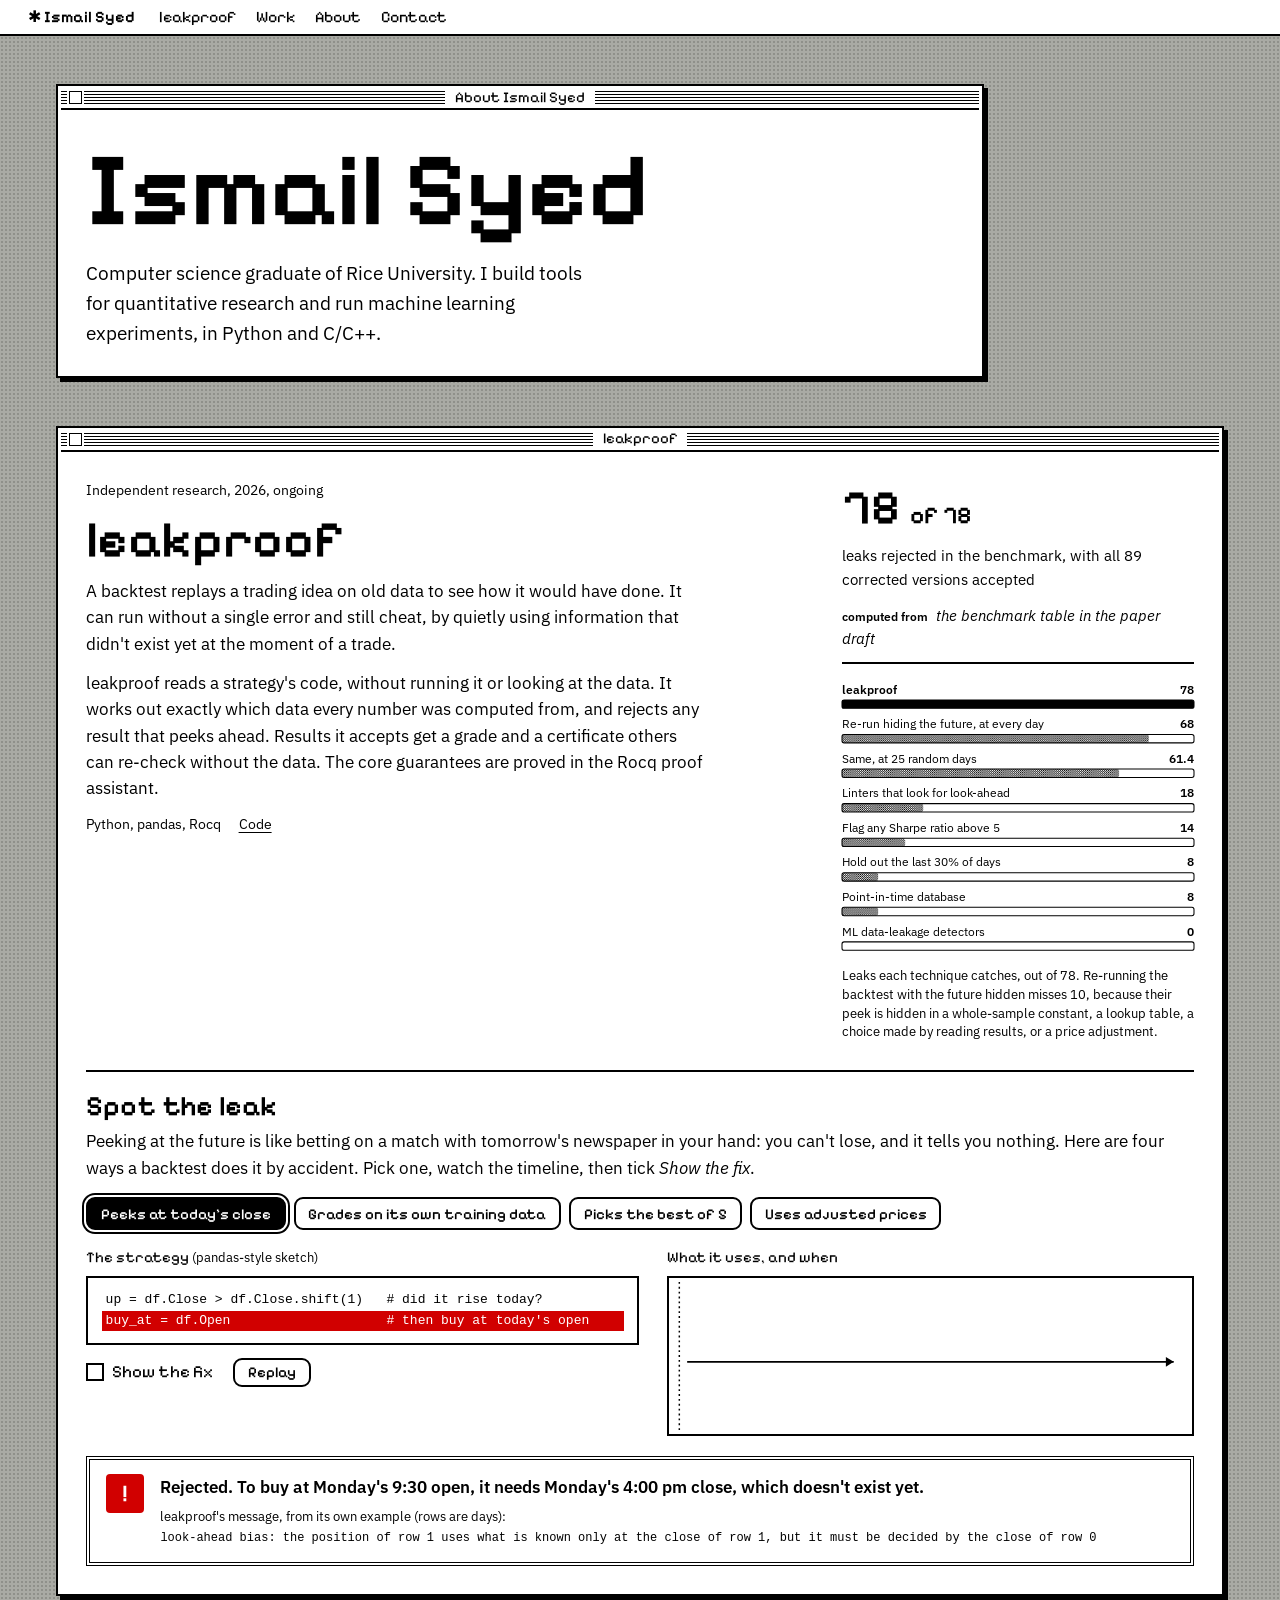
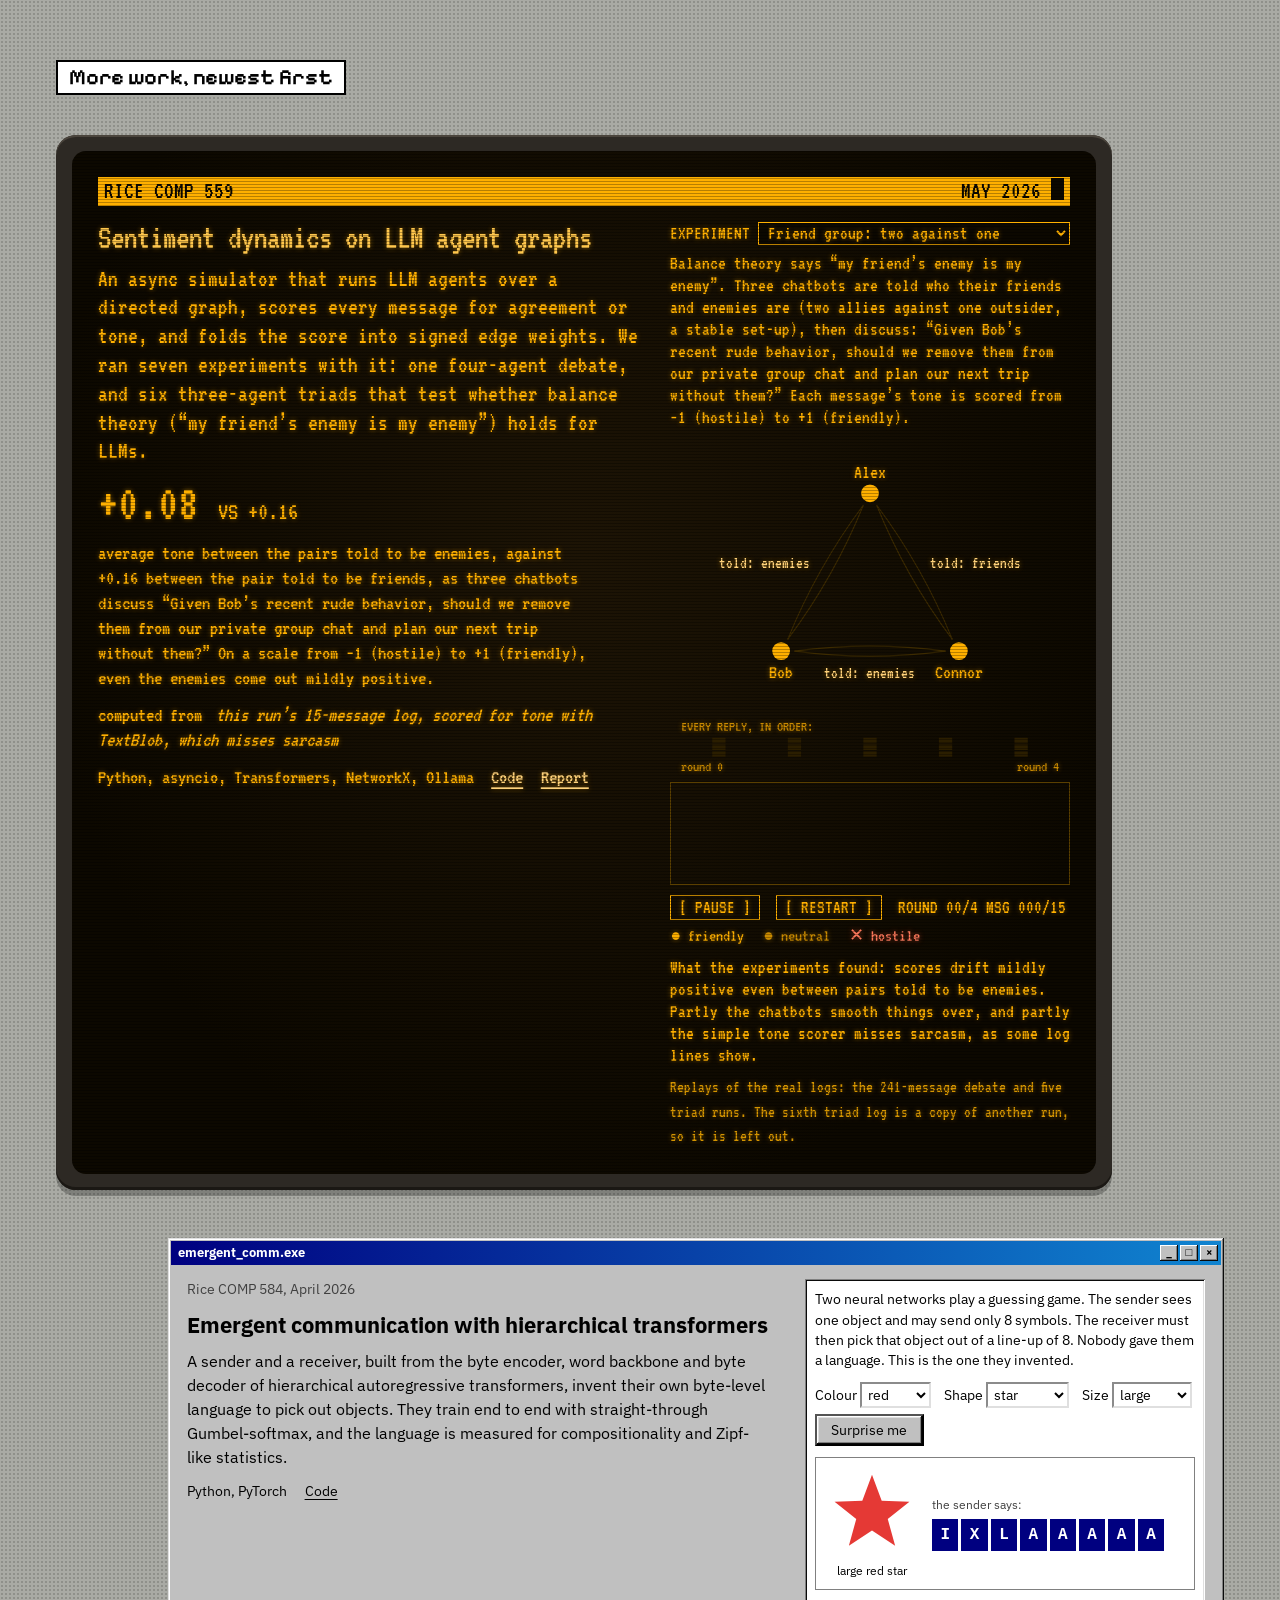
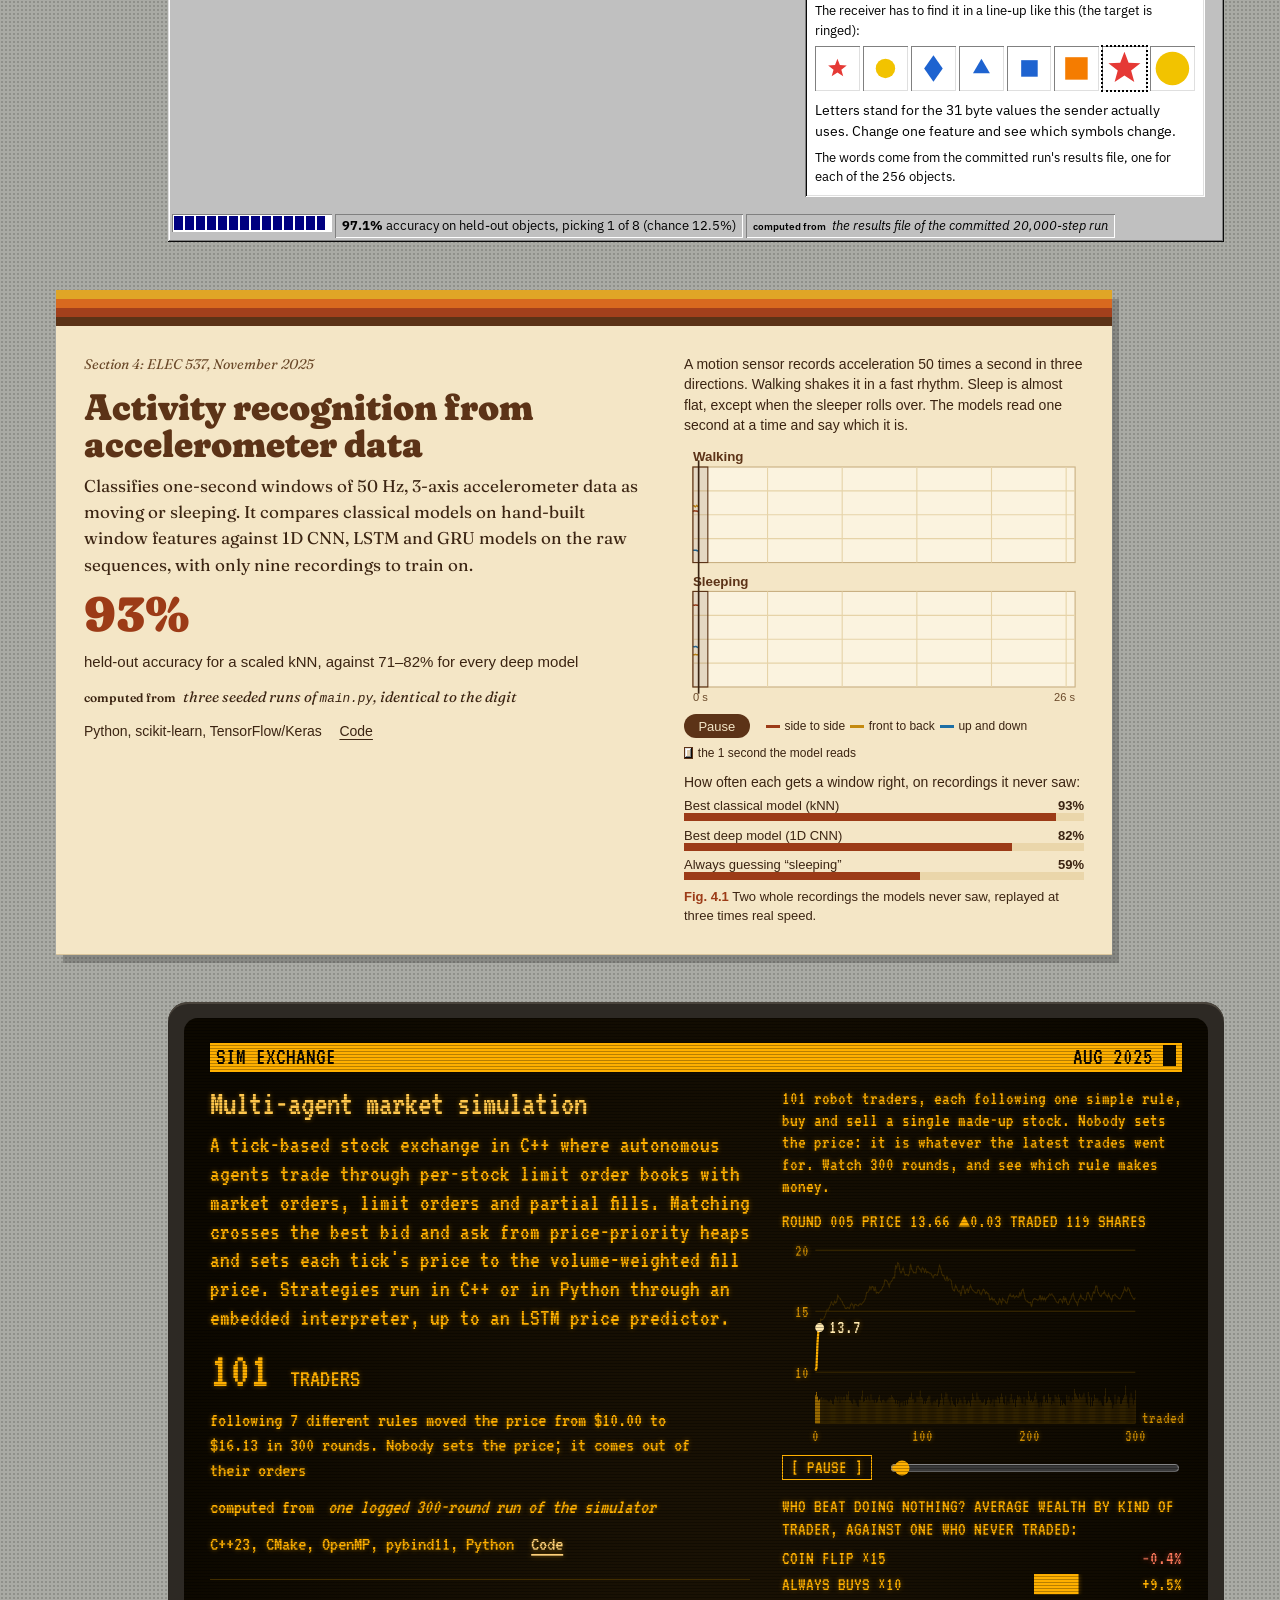
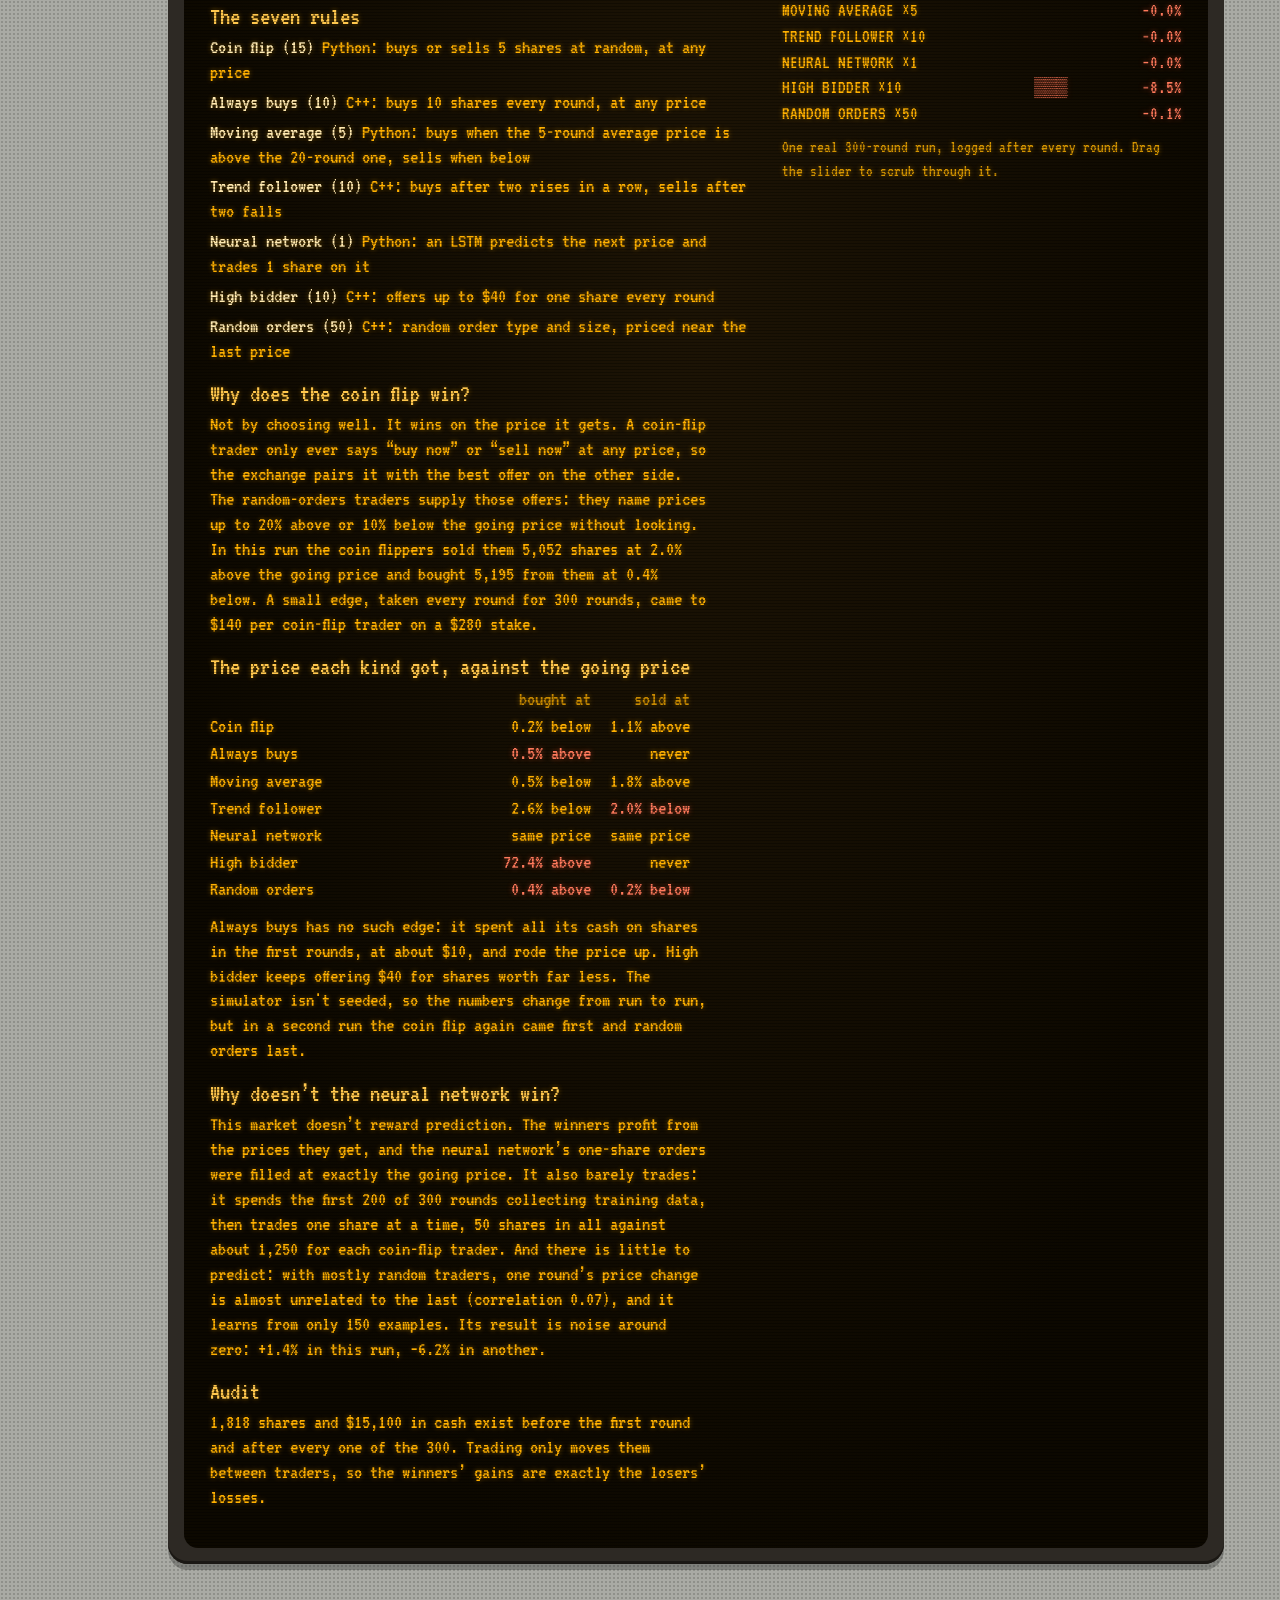
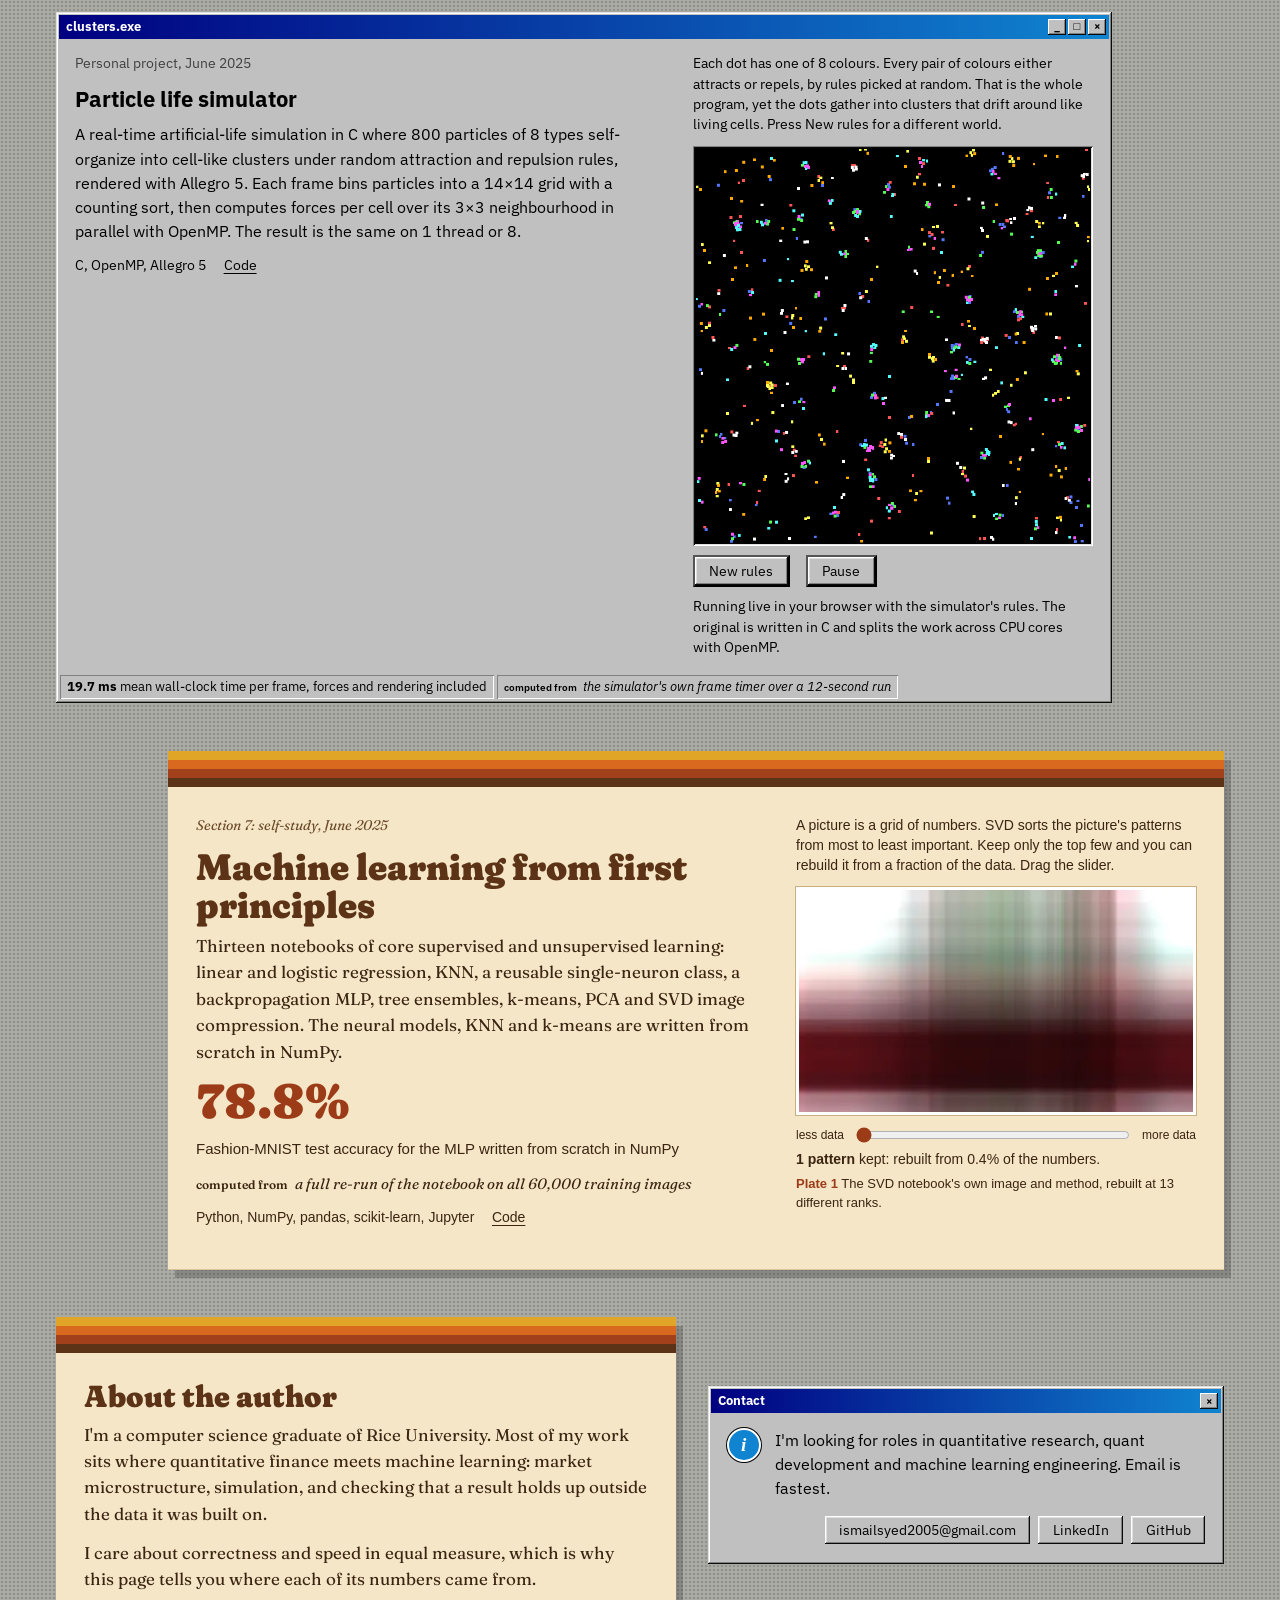
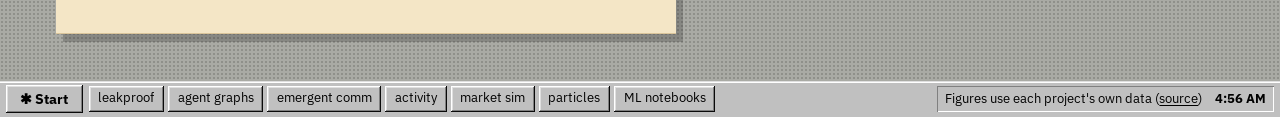
==== commit 177738d5: "Say graduate" ====
--- a/index.html
+++ b/index.html
@@ -36,7 +36,7 @@
     <div class="mac-bar" aria-hidden="true"><i class="mac-close"></i><span>About Ismail Syed</span></div>
     <div class="mac-body hero-body">
       <h1 id="hero-name">Ismail Syed</h1>
-      <p class="role">Computer science at Rice University. I build tools for quantitative research and run machine learning experiments, in Python and C/C++.</p>
+      <p class="role">Computer science graduate of Rice University. I build tools for quantitative research and run machine learning experiments, in Python and C/C++.</p>
     </div>
   </section>
 
@@ -232,7 +232,7 @@
       <div class="manual-stripes" aria-hidden="true"><i></i><i></i><i></i><i></i></div>
       <div class="manual-body">
         <h2 id="about-h">About the author</h2>
-        <p>I'm a computer science student at Rice University. Most of my work sits where quantitative finance meets machine learning: market microstructure, simulation, and checking that a result holds up outside the data it was built on.</p>
+        <p>I'm a computer science graduate of Rice University. Most of my work sits where quantitative finance meets machine learning: market microstructure, simulation, and checking that a result holds up outside the data it was built on.</p>
         <p>I care about correctness and speed in equal measure, which is why this page tells you where each of its numbers came from.</p>
       </div>
     </article>
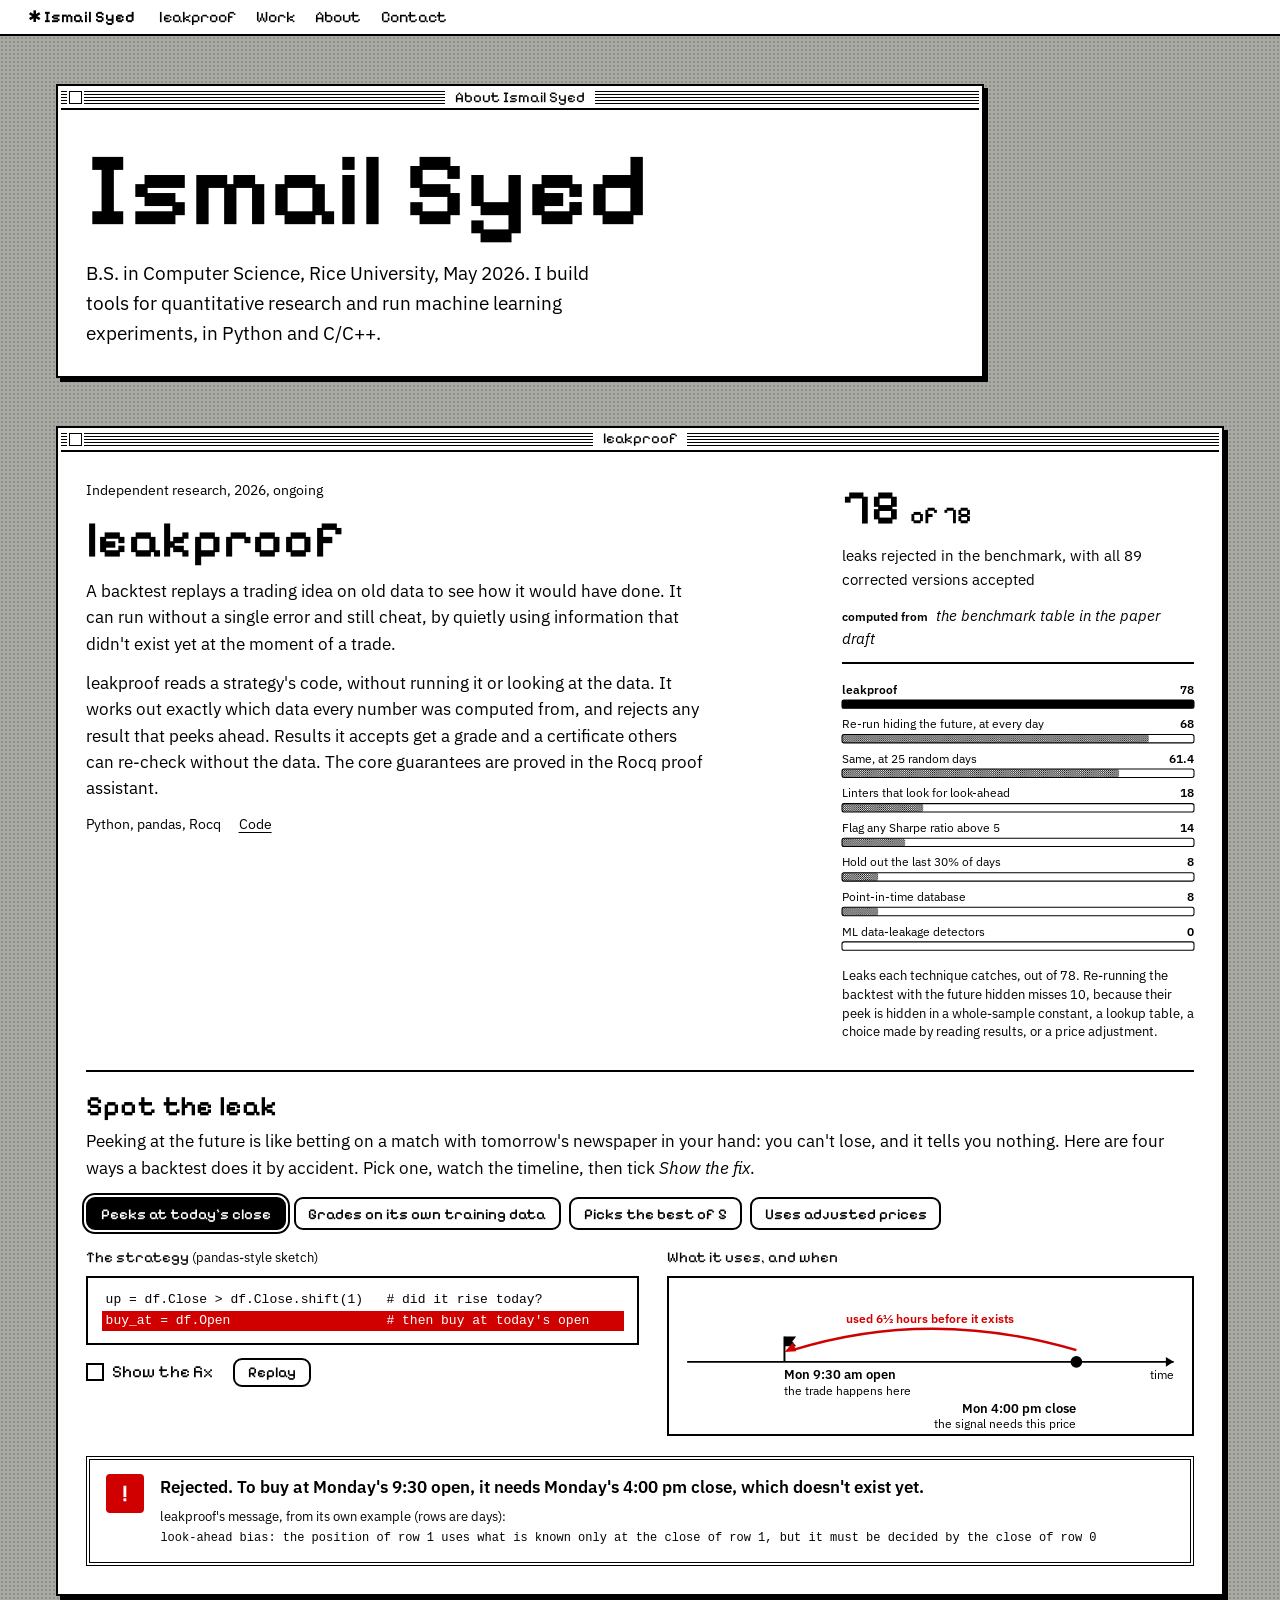
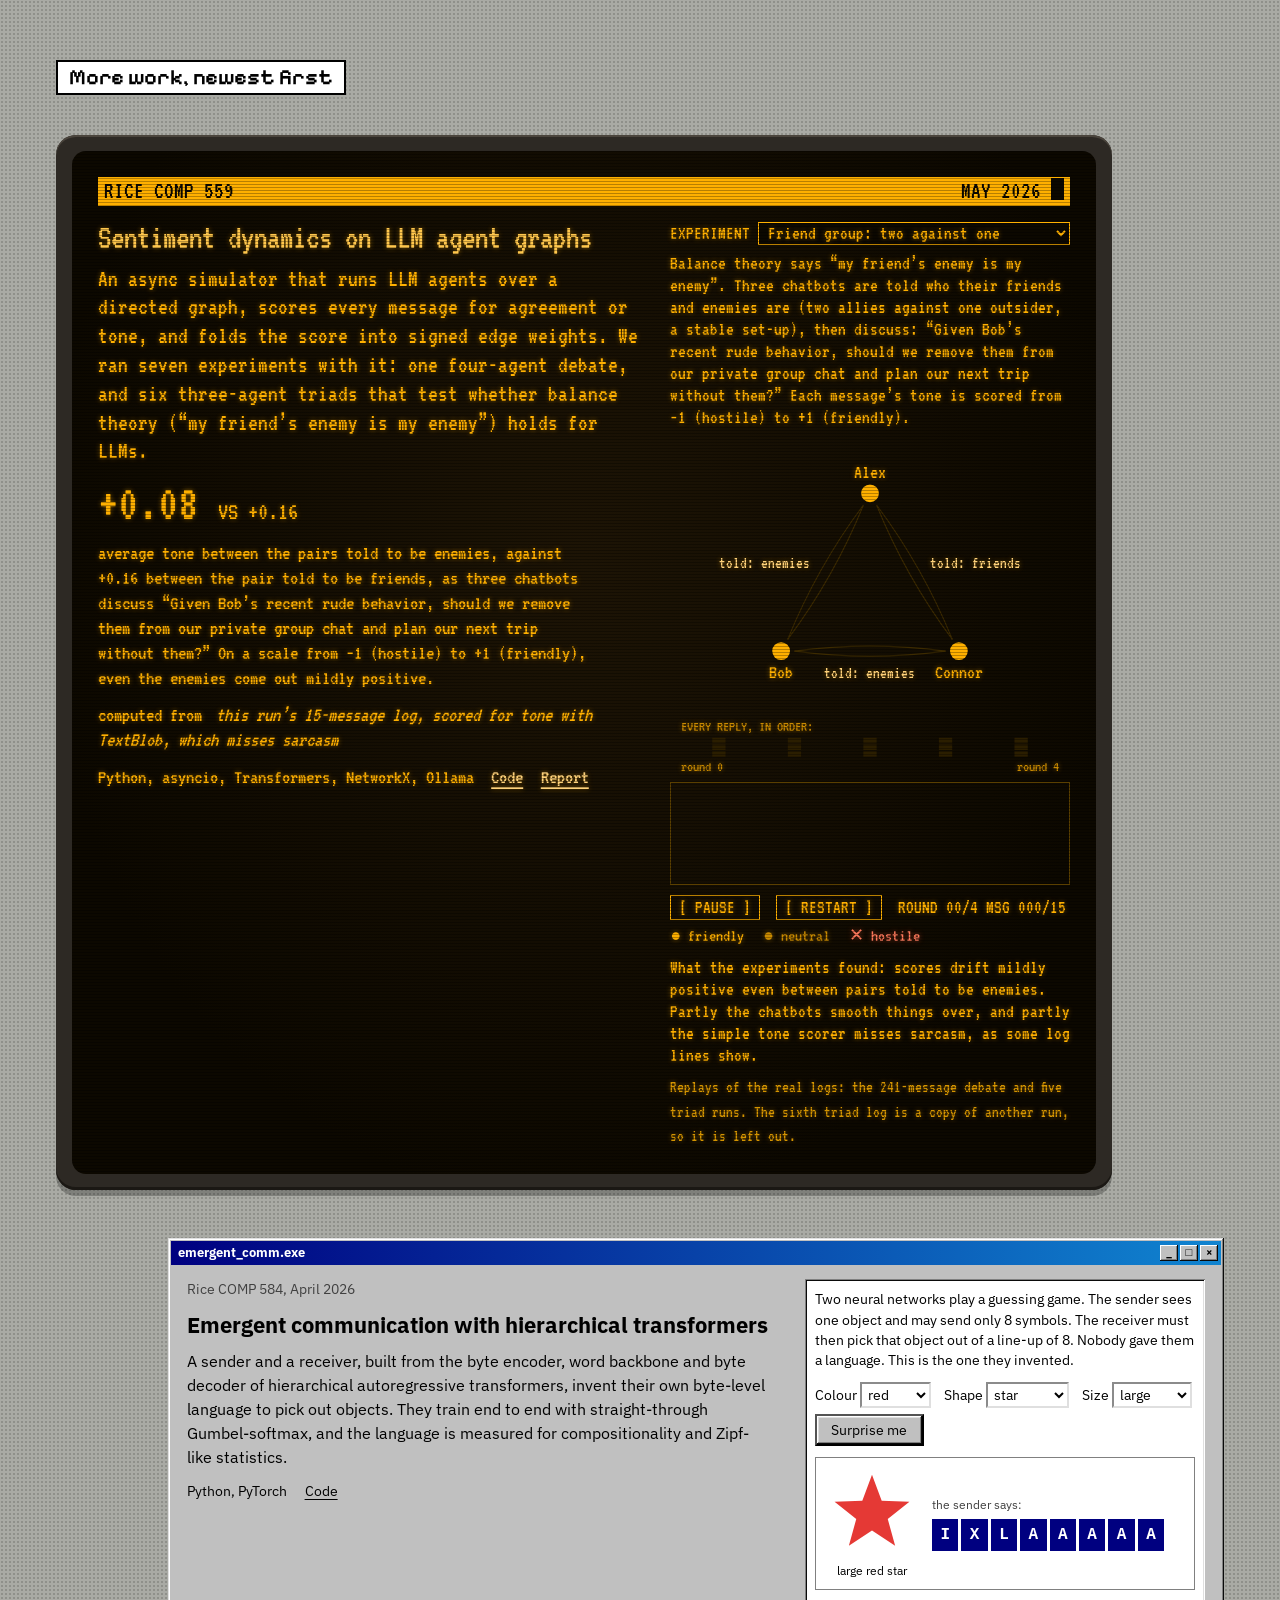
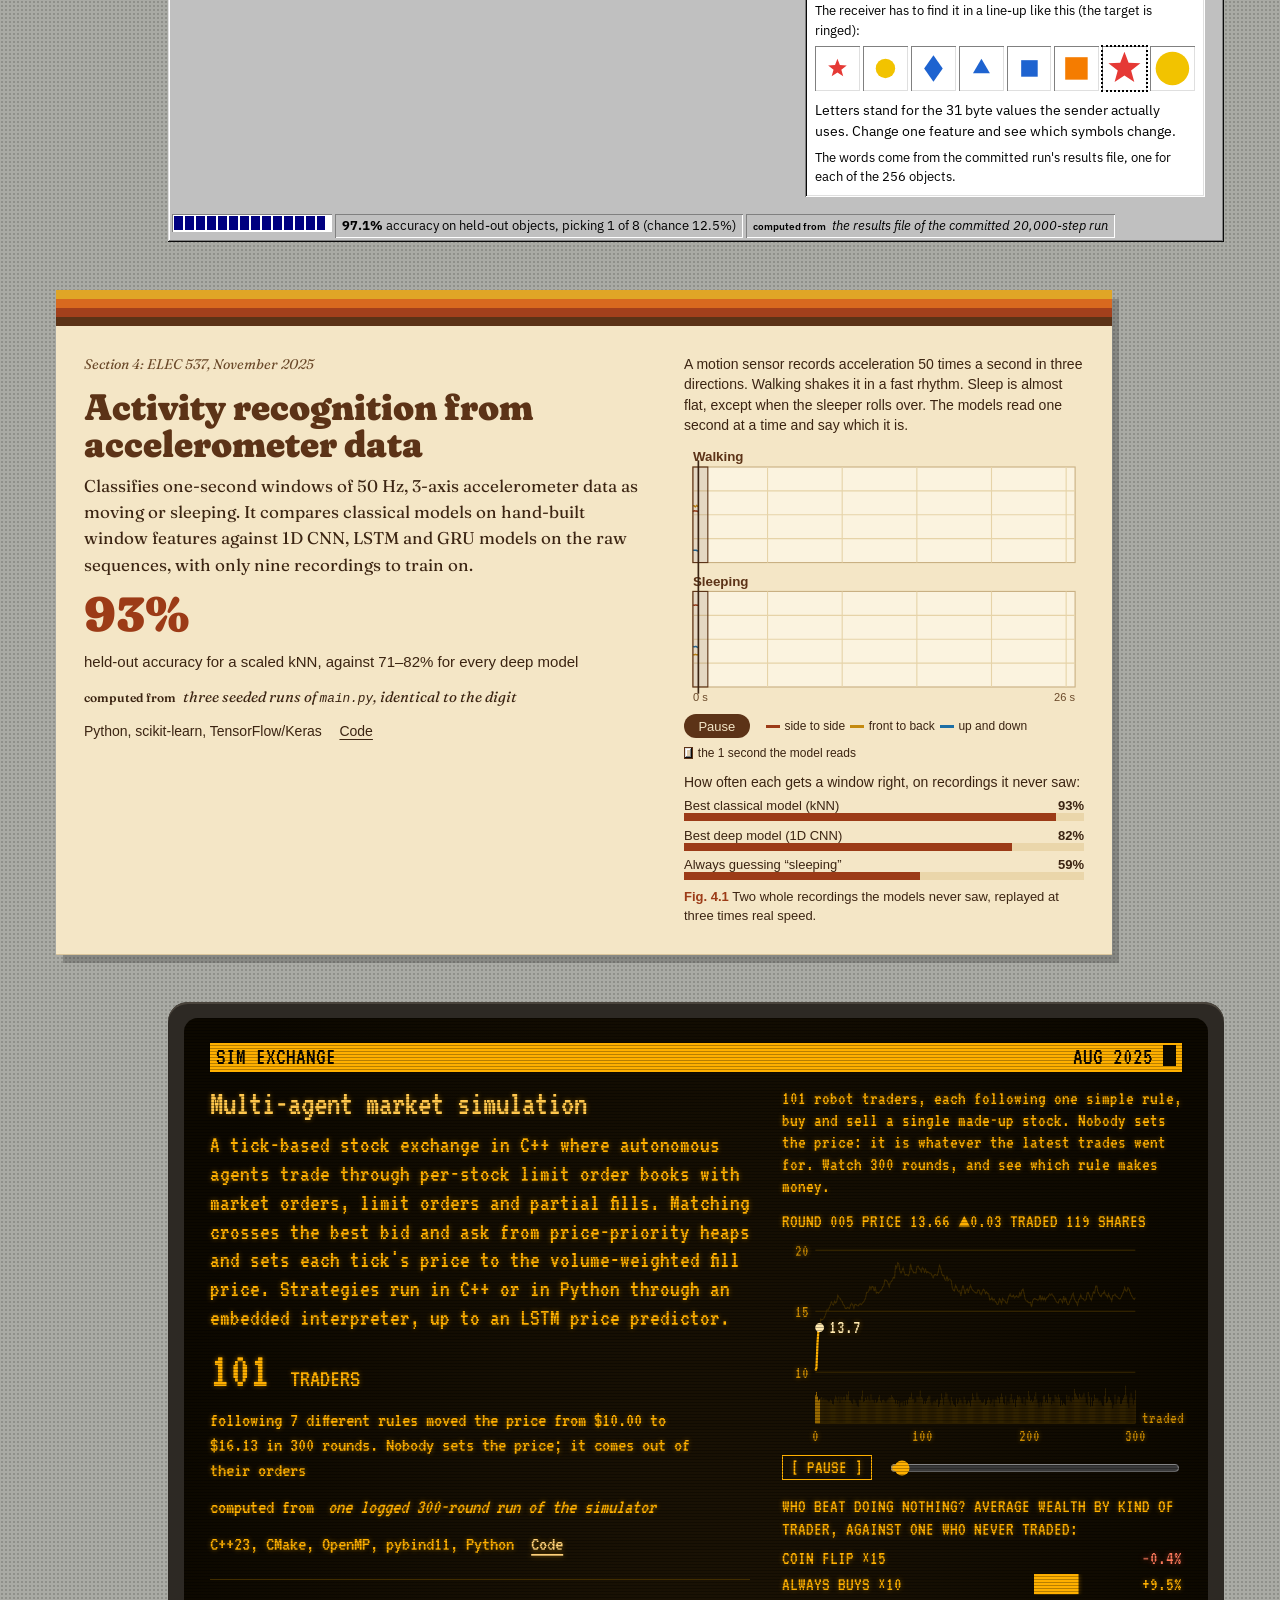
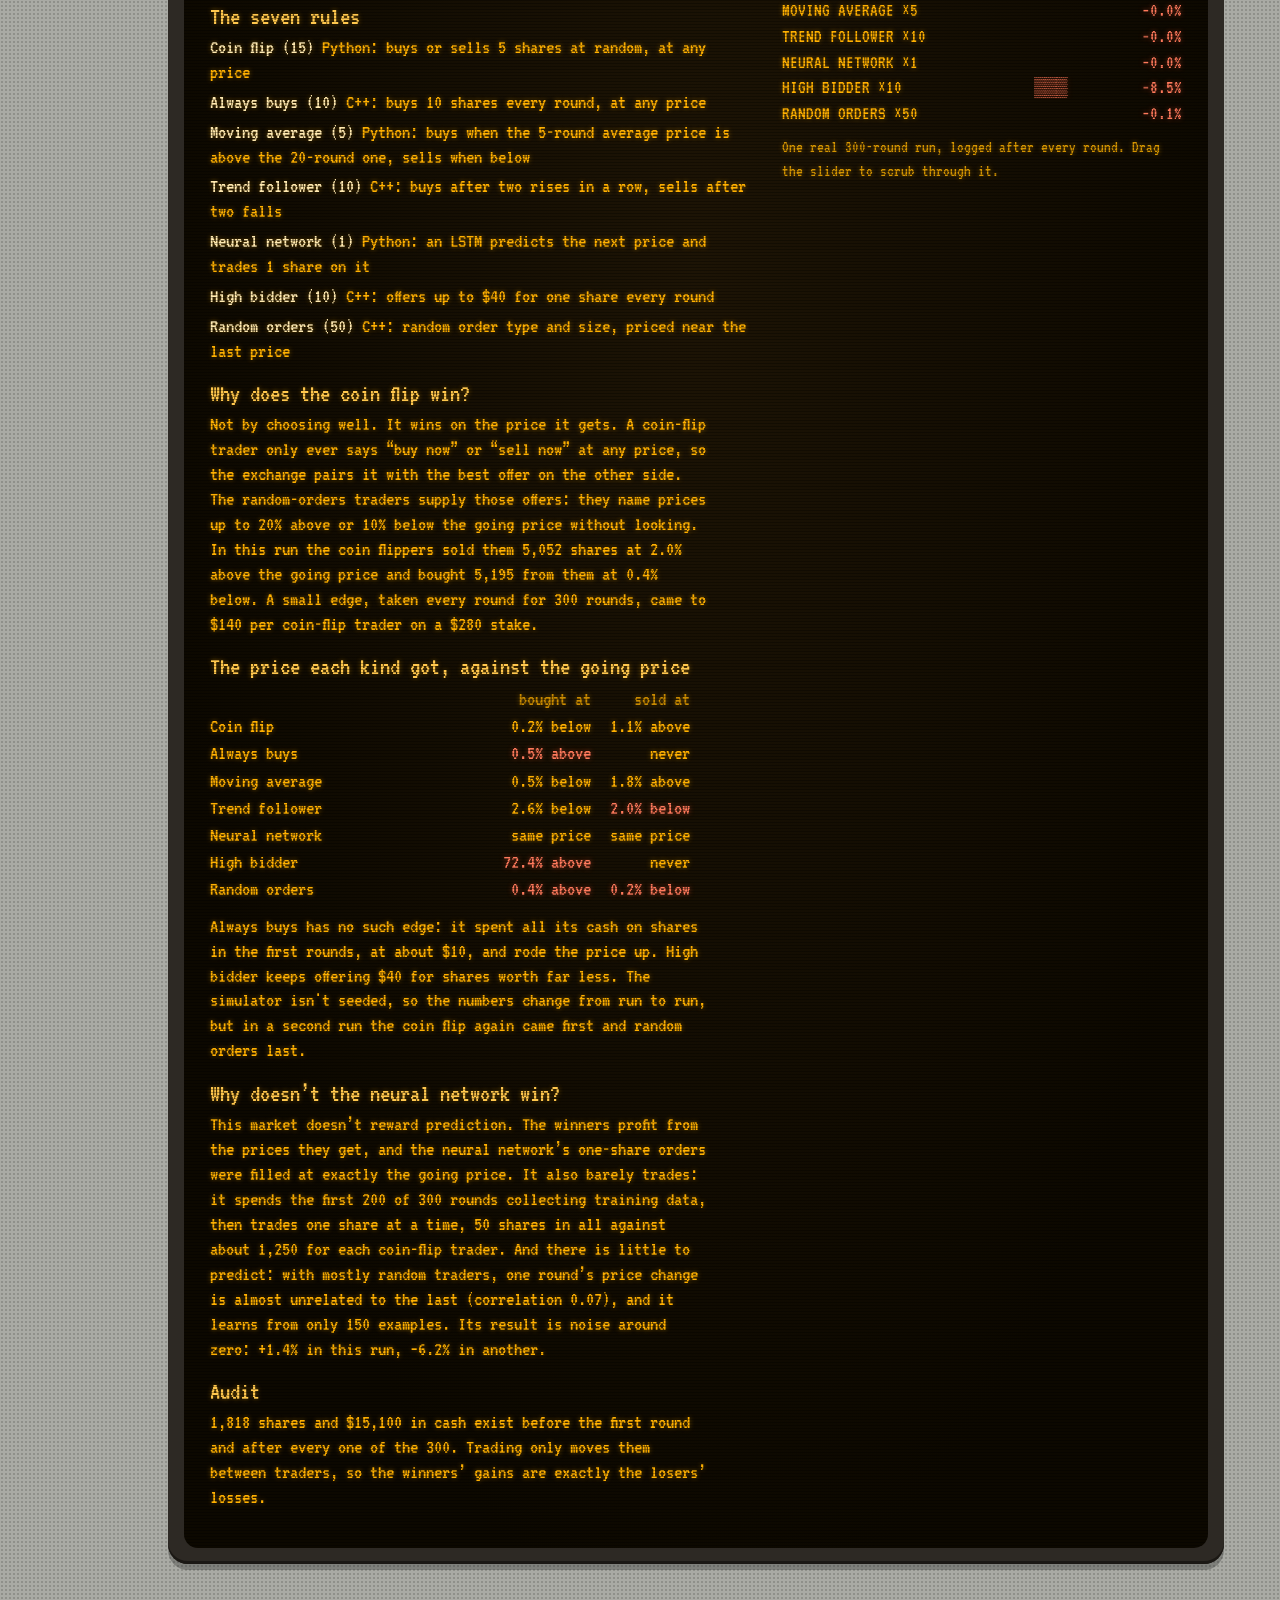
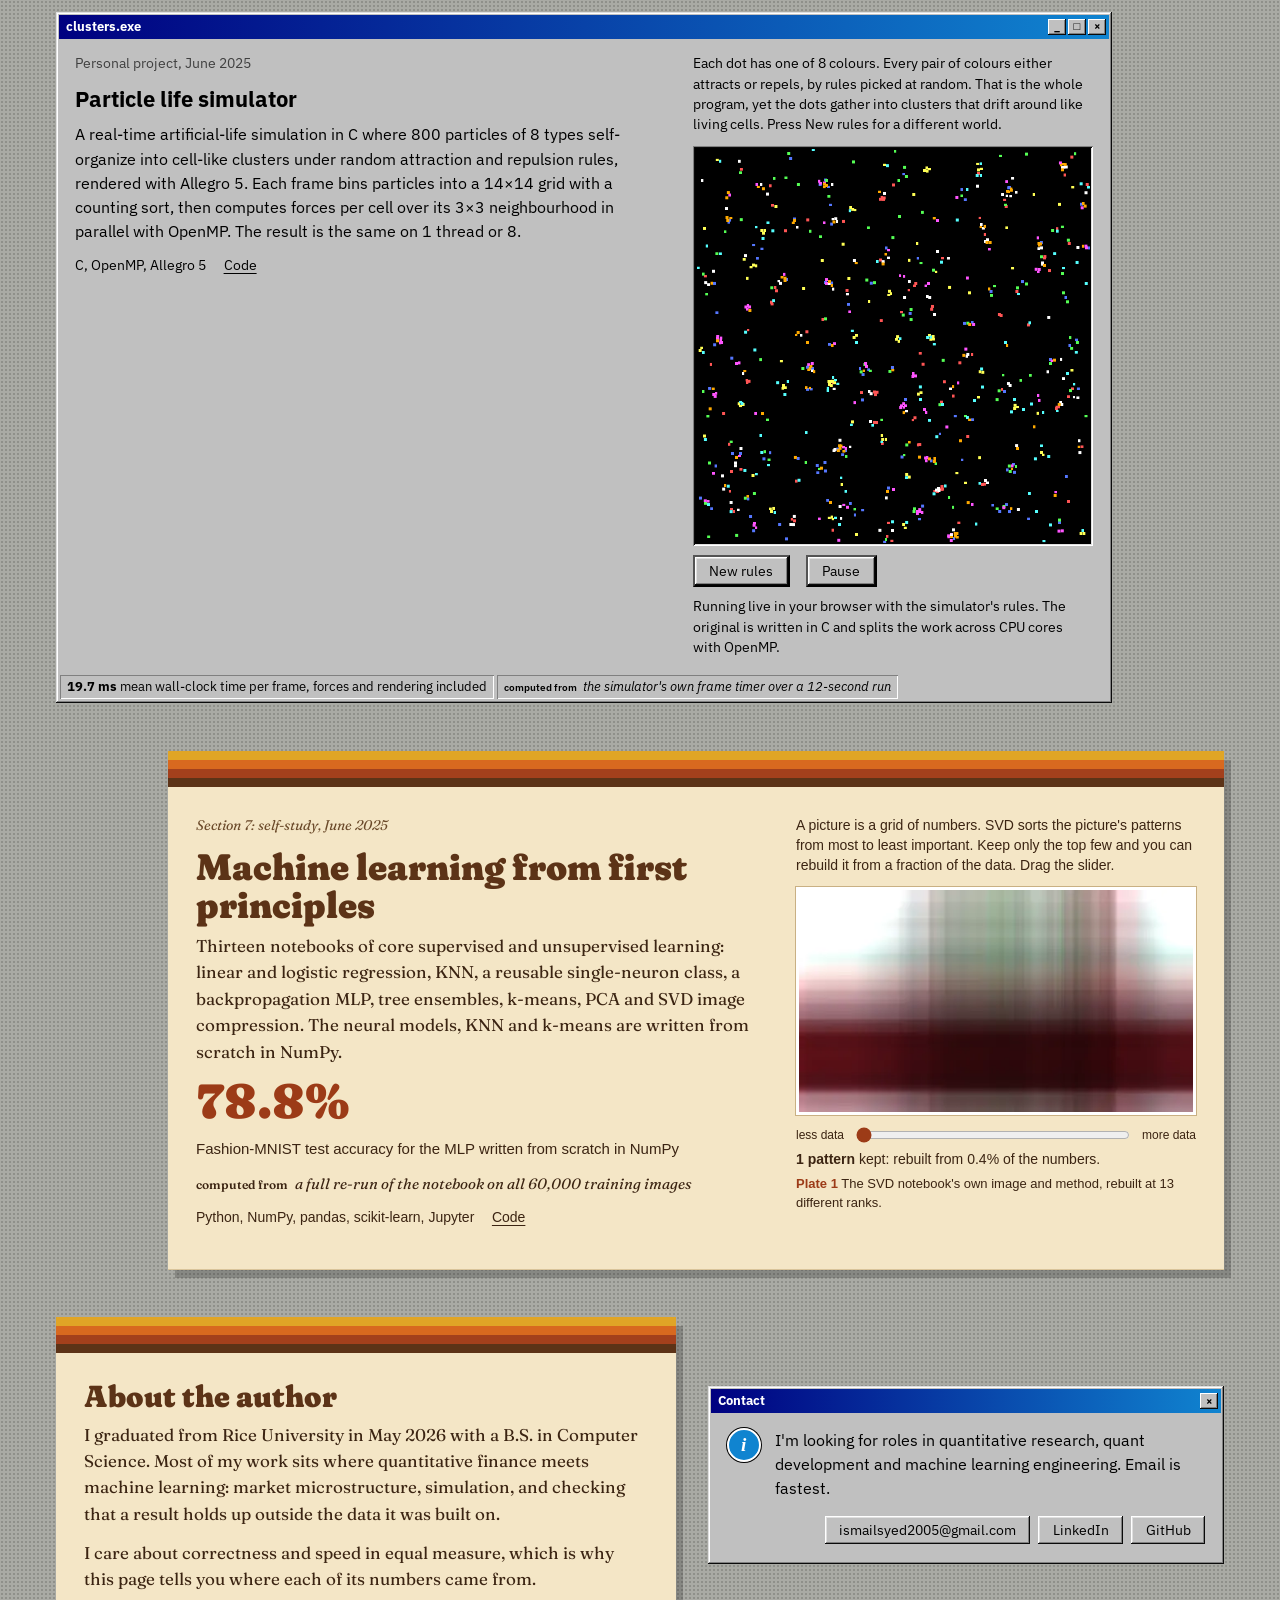
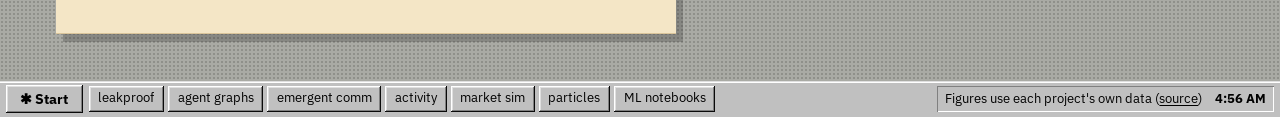
==== commit a242a7c0: "Add degree" ====
--- a/index.html
+++ b/index.html
@@ -36,7 +36,7 @@
     <div class="mac-bar" aria-hidden="true"><i class="mac-close"></i><span>About Ismail Syed</span></div>
     <div class="mac-body hero-body">
       <h1 id="hero-name">Ismail Syed</h1>
-      <p class="role">Computer science graduate of Rice University. I build tools for quantitative research and run machine learning experiments, in Python and C/C++.</p>
+      <p class="role">B.S. in Computer Science, Rice University, May 2026. I build tools for quantitative research and run machine learning experiments, in Python and C/C++.</p>
     </div>
   </section>
 
@@ -232,7 +232,7 @@
       <div class="manual-stripes" aria-hidden="true"><i></i><i></i><i></i><i></i></div>
       <div class="manual-body">
         <h2 id="about-h">About the author</h2>
-        <p>I'm a computer science graduate of Rice University. Most of my work sits where quantitative finance meets machine learning: market microstructure, simulation, and checking that a result holds up outside the data it was built on.</p>
+        <p>I graduated from Rice University in May 2026 with a B.S. in Computer Science. Most of my work sits where quantitative finance meets machine learning: market microstructure, simulation, and checking that a result holds up outside the data it was built on.</p>
         <p>I care about correctness and speed in equal measure, which is why this page tells you where each of its numbers came from.</p>
       </div>
     </article>
